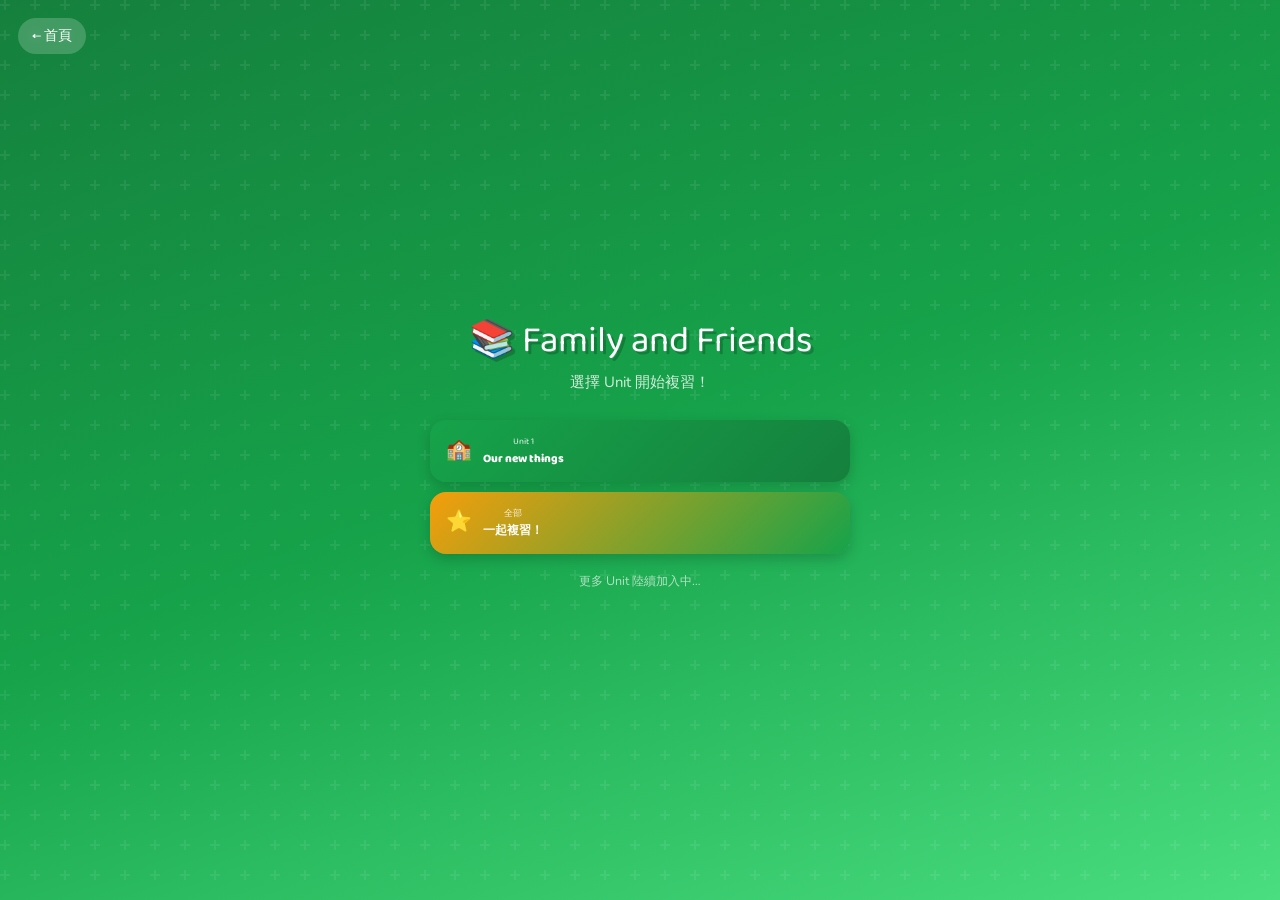
==== ff-review.html @ 17fe1fc0 "add home page and other pages" ====
<!DOCTYPE html>
<html lang="zh-TW">
<head>
<meta charset="UTF-8">
<meta name="viewport" content="width=device-width, initial-scale=1.0">
<title>Family and Friends 複習</title>
<style>
@import url('https://fonts.googleapis.com/css2?family=Nunito:wght@400;700;900&family=Baloo+2:wght@700;800&display=swap');
:root{
  --green:#16a34a;--gl:#f0fdf4;--gd:#14532d;--gm:#dcfce7;
  --dark:#1e293b;--gray:#64748b;--sun:#fbbf24;
  --ok:#22c55e;--err:#ef4444;--teal:#14b8a6;
}
*{margin:0;padding:0;box-sizing:border-box}
body{font-family:'Nunito',sans-serif;min-height:100vh;overflow-x:hidden;background:linear-gradient(180deg,#f0fdf4 0%,#dcfce7 100%)}

/* ── LANDING ── */
#landing{min-height:100vh;background:linear-gradient(160deg,#15803d 0%,#16a34a 50%,#4ade80 100%);
  display:flex;flex-direction:column;align-items:center;justify-content:center;
  padding:24px 16px;position:relative;overflow:hidden}
#landing::before{content:'';position:absolute;inset:0;
  background:url("data:image/svg+xml,%3Csvg width='60' height='60' viewBox='0 0 60 60' xmlns='http://www.w3.org/2000/svg'%3E%3Cg fill='%23ffffff' fill-opacity='0.07'%3E%3Cpath d='M36 34v-4h-2v4h-4v2h4v4h2v-4h4v-2h-4zm0-30V0h-2v4h-4v2h4v4h2V6h4V4h-4zM6 34v-4H4v4H0v2h4v4h2v-4h4v-2H6zM6 4V0H4v4H0v2h4v4h2V6h4V4H6z'/%3E%3C/g%3E%3C/svg%3E")}
.ltitle{font-family:'Baloo 2',cursive;font-size:2.3em;color:white;text-shadow:3px 3px 0 rgba(0,0,0,.2);text-align:center;margin-bottom:2px;position:relative}
.lsub{color:rgba(255,255,255,.82);font-size:.93em;margin-bottom:28px;text-align:center;position:relative}
.home-link{position:absolute;top:18px;left:18px;background:rgba(255,255,255,.2);color:white;border:none;border-radius:20px;padding:7px 14px;font-family:'Baloo 2',cursive;font-size:.85em;cursor:pointer;text-decoration:none;backdrop-filter:blur(4px)}
.home-link:hover{background:rgba(255,255,255,.35)}

/* Unit grid */
.ugrid{display:grid;grid-template-columns:1fr 1fr;gap:10px;width:100%;max-width:420px;position:relative}
.ugrid-full{grid-column:1/-1}
.ubtn{border:none;border-radius:16px;padding:14px 16px;cursor:pointer;font-family:'Baloo 2',cursive;
  display:flex;align-items:center;gap:11px;transition:transform .2s,box-shadow .2s;
  box-shadow:0 5px 14px rgba(0,0,0,.18);color:white}
.ubtn:hover{transform:translateY(-3px) scale(1.02);box-shadow:0 9px 22px rgba(0,0,0,.26)}
.ubtn .icon{font-size:1.55em}
.ubtn .un{font-size:.68em;opacity:.85}
.ubtn .uname{font-size:.88em;font-weight:800}
.u-ff1{background:linear-gradient(135deg,#16a34a,#15803d)}
.u-all{background:linear-gradient(135deg,#f59e0b,#16a34a)}
.landing-note{color:rgba(255,255,255,.65);font-size:.78em;margin-top:18px;text-align:center;position:relative}

/* ── APP ── */
#app{display:none;max-width:820px;margin:0 auto;padding:13px}
.aheader{display:flex;align-items:center;gap:9px;margin-bottom:14px;flex-wrap:wrap}
.backbtn{background:white;border:none;border-radius:50%;width:38px;height:38px;font-size:1.1em;
  cursor:pointer;box-shadow:0 3px 9px rgba(0,0,0,.12);display:flex;align-items:center;justify-content:center;transition:transform .2s}
.backbtn:hover{transform:scale(1.1)}
.atitle{font-family:'Baloo 2',cursive;font-size:1.3em;color:var(--dark)}
.abadge{background:var(--green);color:white;padding:3px 10px;border-radius:11px;font-size:.74em;font-weight:700;font-family:'Baloo 2',cursive}

/* Tabs */
.tabs{display:flex;gap:5px;justify-content:center;margin-bottom:14px;flex-wrap:wrap}
.tab{background:rgba(255,255,255,.7);border:2.5px solid white;border-radius:18px;padding:7px 14px;
  font-family:'Baloo 2',cursive;font-size:.88em;font-weight:700;cursor:pointer;transition:all .22s;color:var(--dark)}
.tab.active{background:white;transform:translateY(-2px);box-shadow:0 4px 11px rgba(0,0,0,.11);color:var(--green);border-color:var(--green)}

/* Card */
.card{background:rgba(255,255,255,.93);border-radius:19px;padding:18px;margin-bottom:14px;box-shadow:0 5px 18px rgba(0,0,0,.09);animation:sup .38s ease}
@keyframes sup{from{transform:translateY(18px);opacity:0}to{transform:translateY(0);opacity:1}}
.card h2{font-family:'Baloo 2',cursive;font-size:1.2em;color:var(--dark);margin-bottom:12px}
.card h3{font-family:'Baloo 2',cursive;font-size:1em;color:var(--gd);margin:14px 0 8px}

/* Pill label */
.pill{font-family:'Baloo 2',cursive;font-size:.9em;padding:4px 12px;border-radius:11px;
  display:inline-block;margin-bottom:8px;font-weight:800;background:var(--gl);color:var(--gd)}
.pill-gold{background:#fef9c3;color:#854d0e}
.pill-blue{background:#eff6ff;color:#1e40af}

/* Grammar table */
.gtable{width:100%;border-collapse:collapse;font-size:.88em;border-radius:12px;overflow:hidden;margin-bottom:10px}
.gtable thead tr{background:var(--green);color:white}
.gtable th{padding:8px 10px;font-family:'Baloo 2',cursive;text-align:left}
.gtable tbody tr:nth-child(odd){background:var(--gl)}
.gtable tbody tr:nth-child(even){background:white}
.gtable td{padding:7px 10px;color:var(--dark)}
.gtable .en{font-weight:700;color:var(--gd)}
.gtable .zh{color:var(--gray);font-size:.88em}
.gtable .note{font-size:.8em;color:#94a3b8}

/* Dialogue box */
.dialogue{display:flex;flex-direction:column;gap:8px;margin:8px 0}
.dbubble{display:flex;align-items:flex-start;gap:9px}
.dbubble.right{flex-direction:row-reverse}
.davatar{width:32px;height:32px;border-radius:50%;flex-shrink:0;display:flex;align-items:center;justify-content:center;font-size:1.3em}
.dtext{background:#f1f5f9;border-radius:14px;padding:9px 13px;font-size:.92em;color:var(--dark);max-width:85%;line-height:1.5}
.dbubble.right .dtext{background:var(--gl);color:var(--gd)}
.dtext b{color:var(--green)}
.dname{font-size:.72em;color:#94a3b8;margin-bottom:2px}

/* Key points list */
.kp-list{list-style:none;display:flex;flex-direction:column;gap:7px}
.kp-list li{display:flex;align-items:flex-start;gap:9px;padding:9px 12px;
  border-radius:11px;background:var(--gl);border-left:4px solid var(--green);font-size:.92em}
.kp-list li .en{font-weight:700;color:var(--dark)}
.kp-list li .zh{font-size:.85em;color:var(--gray);margin-top:2px}
.kp-list .num{background:var(--green);color:white;font-family:'Baloo 2',cursive;
  font-weight:800;font-size:.9em;min-width:24px;height:24px;border-radius:50%;
  display:flex;align-items:center;justify-content:center;flex-shrink:0}

/* ── GAMES ── */
.gsel-grid{display:flex;flex-direction:column;gap:9px}
.gsbtn{border:none;border-radius:13px;padding:13px 15px;font-family:'Baloo 2',cursive;
  font-size:.95em;font-weight:700;cursor:pointer;text-align:left;color:white;
  transition:transform .2s,box-shadow .2s;box-shadow:0 4px 10px rgba(0,0,0,.13)}
.gsbtn:hover{transform:translateY(-2px);box-shadow:0 7px 14px rgba(0,0,0,.2)}
.gsb1{background:linear-gradient(135deg,#16a34a,#0d9488)}
.gsb2{background:linear-gradient(135deg,#f59e0b,#ef4444)}
.gsb3{background:linear-gradient(135deg,#8b5cf6,#ec4899)}
.gamesec{display:none}.gamesec.active{display:block}

/* --- GAME 1: FILL IN THE BLANK --- */
.sentence-group{margin-bottom:18px}
.sentence-group .sg-title{font-family:'Baloo 2',cursive;font-size:.88em;color:var(--gray);
  margin-bottom:7px;padding:3px 10px;background:#f8fafc;border-radius:8px;display:inline-block}
.fill-sentence{background:#f8f9ff;border:2px solid #e0e8ff;border-radius:12px;
  padding:13px 15px;margin-bottom:8px;font-size:1em;line-height:2.4;color:var(--dark)}
.hint-tag{display:inline-block;background:#fef3c7;color:#92400e;border-radius:10px;
  padding:2px 9px;font-size:.78em;font-weight:700;margin-right:6px;
  font-family:'Baloo 2',cursive;border:1.5px solid #fde68a;vertical-align:middle}
.hint-tag.near{background:#dbeafe;color:#1e40af;border-color:#93c5fd}
.hint-tag.far{background:#fce7f3;color:#9f1239;border-color:#fbcfe8}
.blank{display:inline-block;min-width:80px;border-bottom:3px solid var(--sun);
  text-align:center;padding:0 6px;border-radius:4px 4px 0 0;cursor:pointer;
  font-family:'Baloo 2',cursive;font-weight:700;font-size:.95em;
  background:rgba(251,191,36,.08);transition:all .2s;vertical-align:middle}
.blank.active{background:#fef9c3;border-color:var(--green);box-shadow:0 2px 8px rgba(22,163,74,.2)}
.blank.correct{background:#dcfce7;border-color:var(--ok);color:var(--gd)}
.blank.wrong{background:#fee2e2;border-color:var(--err);color:#991b1b}
.word-bank{display:flex;flex-wrap:wrap;gap:7px;padding:12px;background:#f8fafc;
  border-radius:12px;border:2px dashed #d1fae5;margin-top:10px}
.wb-chip{background:var(--green);color:white;border:none;border-radius:20px;
  padding:6px 16px;font-family:'Baloo 2',cursive;font-weight:700;font-size:.9em;
  cursor:pointer;transition:all .18s;box-shadow:0 2px 6px rgba(22,163,74,.3)}
.wb-chip:hover{background:var(--gd);transform:scale(1.05)}
.wb-chip.used{opacity:.32;pointer-events:none;background:#94a3b8}
.wb-label{font-size:.8em;color:var(--gray);font-weight:700;width:100%;margin-bottom:2px}

/* --- GAME 2: ERROR CORRECTION --- */
.error-sentence{background:#fff;border:2px solid #fde68a;border-radius:12px;padding:14px 16px;margin-bottom:10px}
.error-sentence .es-top{font-size:.88em;color:var(--gray);margin-bottom:8px;font-weight:700}
.error-sentence .es-sentence{font-size:1.05em;color:var(--dark);font-weight:600;line-height:1.8;margin-bottom:10px;letter-spacing:.02em}
.error-sentence .es-sentence .err-word{
  display:inline-block;border-bottom:3px dotted #f59e0b;color:#92400e;cursor:pointer;
  border-radius:4px;padding:0 2px;transition:background .2s;position:relative}
.error-sentence .es-sentence .err-word:hover{background:#fef9c3}
.err-inputs{display:flex;flex-wrap:wrap;gap:8px;margin-top:6px}
.err-field{display:flex;align-items:center;gap:6px}
.err-field label{font-size:.8em;color:var(--gray);font-weight:700;white-space:nowrap}
.err-input{border:2px solid #e2e8f0;border-radius:8px;padding:5px 10px;
  font-family:'Baloo 2',cursive;font-size:.9em;font-weight:700;
  color:var(--dark);width:130px;outline:none;transition:border .2s}
.err-input:focus{border-color:var(--green)}
.err-input.correct{background:#dcfce7;border-color:var(--ok);color:var(--gd)}
.err-input.wrong{background:#fee2e2;border-color:var(--err);color:#991b1b}
.err-answer-reveal{font-size:.83em;color:var(--ok);font-weight:700;margin-top:6px;display:none}

/* --- GAME 3: QUIZ --- */
.quiz-item{background:#fafafa;border-radius:13px;padding:13px;margin-bottom:10px;border-left:5px solid var(--green)}
.qi-q{font-weight:700;font-size:.95em;color:var(--dark);margin-bottom:8px}
.qi-opts{display:flex;flex-direction:column;gap:6px}
.qi-opt{padding:8px 13px;border-radius:10px;border:2px solid #e2e8f0;background:white;
  cursor:pointer;font-weight:700;transition:all .18s;text-align:left;
  font-family:'Nunito',sans-serif;font-size:.88em}
.qi-opt:hover{border-color:var(--green);background:var(--gl)}
.qi-opt.cor{background:#dcfce7;border-color:var(--ok)}
.qi-opt.wrg{background:#fee2e2;border-color:var(--err)}

/* Shared */
.btn{display:inline-block;padding:9px 18px;border-radius:17px;font-family:'Baloo 2',cursive;
  font-weight:700;font-size:.9em;cursor:pointer;border:none;transition:all .22s;margin:3px}
.bg{background:var(--green);color:white}.bg:hover{transform:translateY(-2px)}
.bp{background:#8b5cf6;color:white}.bp:hover{transform:translateY(-2px)}
.br{background:#e2e8f0;color:var(--dark)}.br:hover{background:#cbd5e1}
.bt{background:var(--teal);color:white}.bt:hover{transform:translateY(-2px)}
.sboard{text-align:center;padding:12px;border-radius:12px;margin-top:11px;
  background:linear-gradient(135deg,#f0fdf4,#dcfce7);font-family:'Baloo 2',cursive}
.snum{font-size:1.7em;font-weight:800;color:var(--green)}.stars{font-size:1.5em}

/* Popup */
.pov{display:none;position:fixed;inset:0;background:rgba(0,0,0,.44);z-index:999;align-items:center;justify-content:center}
.pov.show{display:flex}
.pop{background:white;border-radius:20px;padding:26px;text-align:center;max-width:275px;width:90%;
  animation:pin .3s ease;box-shadow:0 12px 34px rgba(0,0,0,.2)}
@keyframes pin{from{transform:scale(.5);opacity:0}70%{transform:scale(1.07)}to{transform:scale(1);opacity:1}}
.pop .be{font-size:3.3em;margin-bottom:8px}
.pop h3{font-family:'Baloo 2',cursive;font-size:1.38em;color:var(--dark)}
.pop p{color:#888;margin-top:4px;font-size:.9em}

.sec{display:none}.sec.active{display:block}
@media(max-width:500px){.ltitle{font-size:1.85em}.ugrid{grid-template-columns:1fr}}
</style>
</head>
<body>

<!-- LANDING -->
<div id="landing">
  <a class="home-link" href="index.html">← 首頁</a>
  <div class="ltitle">📚 Family and Friends</div>
  <div class="lsub">選擇 Unit 開始複習！</div>
  <div class="ugrid">
    <button class="ubtn u-ff1 ugrid-full" onclick="enter('ff1')">
      <span class="icon">🏫</span>
      <div><div class="un">Unit 1</div><div class="uname">Our new things</div></div>
    </button>
    <!-- 加入更多 unit 按鈕時在這裡新增 -->
    <button class="ubtn u-all ugrid-full" onclick="enterAll()">
      <span class="icon">⭐</span>
      <div><div class="un">全部</div><div class="uname">一起複習！</div></div>
    </button>
  </div>
  <p class="landing-note">更多 Unit 陸續加入中…</p>
</div>

<!-- APP -->
<div id="app">
  <div class="aheader">
    <button class="backbtn" onclick="goBack()">←</button>
    <div class="atitle" id="atitle">複習</div>
    <span class="abadge" id="abadge"></span>
  </div>
  <div class="tabs">
    <button class="tab active" onclick="stab('review',this)">📖 重點複習</button>
    <button class="tab" onclick="stab('games',this)">🎮 練習遊戲</button>
  </div>

  <!-- REVIEW TAB -->
  <div id="sec-review" class="sec active">

    <!-- Unit 1 -->
    <div id="rv-ff1" style="display:none">

      <!-- Grammar Point -->
      <div class="card">
        <h2>📐 文法重點：This / That / These / Those</h2>
        <div class="pill">近 vs 遠 · 單數 vs 複數</div>
        <table class="gtable">
          <thead><tr><th></th><th>單數（1個）</th><th>複數（2個以上）</th></tr></thead>
          <tbody>
            <tr>
              <td><b>近的（here）</b></td>
              <td><span class="en">This is</span> a computer.<br><span class="zh">這是一台電腦。</span></td>
              <td><span class="en">These are</span> tables.<br><span class="zh">這些是桌子。</span></td>
            </tr>
            <tr>
              <td><b>遠的（there）</b></td>
              <td><span class="en">That is</span> a board.<br><span class="zh">那是一個黑板。</span></td>
              <td><span class="en">Those are</span> coat hooks.<br><span class="zh">那些是衣鉤。</span></td>
            </tr>
          </tbody>
        </table>
        <div class="pill pill-gold" style="margin-top:6px">❗ 記住</div>
        <ul class="kp-list" style="margin-top:6px">
          <li><span class="num">1</span><div><div class="en">This / That + <b>is</b>（單數）</div><div class="zh">This is my book. / That is a pen.</div></div></li>
          <li><span class="num">2</span><div><div class="en">These / Those + <b>are</b>（複數）</div><div class="zh">These are chairs. / Those are bags.</div></div></li>
        </ul>
      </div>

      <!-- Story dialogue -->
      <div class="card">
        <h2>🎭 故事對話：Our new things</h2>
        <div class="pill">6 個場景</div>
        <div class="dialogue">
          <div class="dbubble">
            <div class="davatar">👩‍🏫</div>
            <div><div class="dname">Teacher</div>
            <div class="dtext">Look! <b>These are</b> your new tables and chairs.</div></div>
          </div>
          <div class="dbubble">
            <div class="davatar">👩‍🏫</div>
            <div><div class="dname">Teacher</div>
            <div class="dtext"><b>Those are</b> your new coat hooks.</div></div>
          </div>
          <div class="dbubble right">
            <div class="davatar">🧒</div>
            <div><div class="dname">Student</div>
            <div class="dtext">Animals! 🐾</div></div>
          </div>
          <div class="dbubble">
            <div class="davatar">👩‍🏫</div>
            <div><div class="dname">Teacher</div>
            <div class="dtext"><b>That is</b> our new board. And <b>this is</b> the new computer. Look!</div></div>
          </div>
          <div class="dbubble right">
            <div class="davatar">🧒</div>
            <div><div class="dname">Students</div>
            <div class="dtext">Wow! 😲</div></div>
          </div>
          <div class="dbubble">
            <div class="davatar">👩‍🏫</div>
            <div><div class="dname">Teacher</div>
            <div class="dtext">Do you like our new things?</div></div>
          </div>
          <div class="dbubble right">
            <div class="davatar">🧒</div>
            <div><div class="dname">Students</div>
            <div class="dtext"><b>Yes, we do!</b> 🙋</div></div>
          </div>
          <div class="dbubble">
            <div class="davatar">👩‍🏫</div>
            <div><div class="dname">Teacher</div>
            <div class="dtext">And is <b>this</b> a new teddy bear, Rosy?</div></div>
          </div>
          <div class="dbubble right">
            <div class="davatar">👧</div>
            <div><div class="dname">Rosy</div>
            <div class="dtext">No… <b>This is</b> my new pencil case. Look, new pencils and pens! ✏️</div></div>
          </div>
        </div>
      </div>

      <!-- Fluency Time -->
      <div class="card">
        <h2>💬 Fluency Time：Finding things</h2>
        <div class="pill pill-blue">找東西的對話</div>
        <div class="dialogue" style="margin-top:10px">
          <div class="dbubble right">
            <div class="davatar">👧</div>
            <div><div class="dname">Kate</div>
            <div class="dtext">Dad, <b>I can't find</b> my pencil case.</div></div>
          </div>
          <div class="dbubble">
            <div class="davatar">👨</div>
            <div><div class="dname">Dad</div>
            <div class="dtext">Look <b>under</b> your pillow.</div></div>
          </div>
          <div class="dbubble right">
            <div class="davatar">👧</div>
            <div><div class="dname">Kate</div>
            <div class="dtext"><b>It isn't there.</b></div></div>
          </div>
          <div class="dbubble">
            <div class="davatar">👨</div>
            <div><div class="dname">Dad</div>
            <div class="dtext"><b>Here it is.</b> It's <b>under</b> your bed.</div></div>
          </div>
          <div class="dbubble right">
            <div class="davatar">👧</div>
            <div><div class="dname">Kate</div>
            <div class="dtext">Thanks, Dad! 😊</div></div>
          </div>
        </div>
        <div class="pill" style="margin-top:10px">🔑 重要句型</div>
        <ul class="kp-list" style="margin-top:6px">
          <li><span class="num">A</span><div><div class="en">I can't find my ____.</div><div class="zh">我找不到我的___。</div></div></li>
          <li><span class="num">B</span><div><div class="en">Look under / in / on your ____.</div><div class="zh">看看你的___下面/裡面/上面。</div></div></li>
          <li><span class="num">C</span><div><div class="en">It isn't there. / Here it is.</div><div class="zh">那裡沒有。/ 在這裡！</div></div></li>
        </ul>
      </div>
    </div>
    <!-- 新 Unit 的 review card 在這裡加入 -->

  </div>

  <!-- GAMES TAB -->
  <div id="sec-games" class="sec">

    <!-- Game selector -->
    <div id="gsel" class="card">
      <h2>🎮 選擇練習！</h2>
      <div class="gsel-grid">
        <button class="gsbtn gsb1" onclick="sg('fill')">✏️ 填空練習 — 選出正確的單字填入句子！</button>
        <button class="gsbtn gsb2" onclick="sg('error')">🔍 改錯練習 — 找出句子裡的錯誤！</button>
        <button class="gsbtn gsb3" onclick="sg('quiz')">❓ 問答測驗 — 選出正確答案！</button>
      </div>
    </div>

    <!-- FILL GAME -->
    <div id="gm-fill" class="gamesec">
      <div class="card">
        <h2>✏️ 填空練習</h2>
        <p style="color:var(--gray);font-size:.85em;margin-bottom:12px">先點藍色空格選取，再點下面的單字填入！</p>
        <div id="fill-area"></div>
        <div class="sboard" id="fill-score" style="display:none">
          <div class="stars">🎉🎉🎉</div>
          <div style="font-weight:700;color:var(--green);font-size:1.05em">全部填對了！太棒了！</div>
        </div>
        <div style="text-align:center;margin-top:12px">
          <button class="btn bg" onclick="resetFill()">🔄 再試一次</button>
          <button class="btn br" onclick="sgs()">← 選遊戲</button>
        </div>
      </div>
    </div>

    <!-- ERROR GAME -->
    <div id="gm-error" class="gamesec">
      <div class="card">
        <h2>🔍 改錯練習</h2>
        <p style="color:var(--gray);font-size:.85em;margin-bottom:6px">每個句子裡有 <b>2–3 個錯誤</b>。</p>
        <p style="color:var(--gray);font-size:.85em;margin-bottom:14px">找出錯的地方（<span style="border-bottom:3px dotted #f59e0b;color:#92400e;padding:0 3px">底線</span>）並寫出正確答案！</p>
        <div id="error-area"></div>
        <div style="text-align:center;margin-top:12px">
          <button class="btn bt" onclick="checkErrors()">✅ 檢查答案</button>
          <button class="btn bg" onclick="resetErrors()">🔄 再試一次</button>
          <button class="btn br" onclick="sgs()">← 選遊戲</button>
        </div>
        <div class="sboard" id="error-score" style="display:none;margin-top:10px">
          <div class="stars" id="error-stars"></div>
          <div class="snum" id="error-snum"></div>
          <div id="error-msg"></div>
        </div>
      </div>
    </div>

    <!-- QUIZ GAME -->
    <div id="gm-quiz" class="gamesec">
      <div class="card">
        <h2>❓ 問答測驗</h2>
        <p style="color:var(--gray);font-size:.85em;margin-bottom:12px">選出正確答案！</p>
        <div id="quiz-area"></div>
        <div style="text-align:center;margin-top:12px">
          <button class="btn bt" onclick="checkQuiz()">✅ 檢查答案</button>
          <button class="btn bg" onclick="resetQuiz()">🔄 再玩</button>
          <button class="btn br" onclick="sgs()">← 選遊戲</button>
        </div>
        <div class="sboard" id="quiz-score" style="display:none">
          <div class="stars" id="quiz-stars"></div>
          <div class="snum" id="quiz-snum"></div>
          <div id="quiz-msg"></div>
        </div>
      </div>
    </div>

  </div>
</div>

<div class="pov" id="pop">
  <div class="pop">
    <div class="be" id="pe">🎉</div>
    <h3 id="pt"></h3><p id="pm"></p>
    <button class="btn bg" onclick="cpop()" style="margin-top:11px">太棒了！😊</button>
  </div>
</div>

<script>
// ══════════════════════════════════
// DATA — Unit ff1
// ══════════════════════════════════

// Fill-in-the-blank data
// Each group has a title + sentences with blanks
const FILL_DATA = {
  ff1: [
    {
      title: 'This / That / These / Those',
      sentences: [
        { hint: '👉 在這裡 · 1個',  hintType:'near', before: '', after: ' is my new pencil case. ✏️',           ans: 'This'  },
        { hint: '👈 在那裡 · 1個',  hintType:'far',  before: '', after: ' is our new board. 📋',                 ans: 'That'  },
        { hint: '👉 在這裡 · 多個',  hintType:'near', before: '', after: ' are your new tables. 🪑🪑',           ans: 'These' },
        { hint: '👈 在那裡 · 多個',  hintType:'far',  before: '', after: ' are your new coat hooks. 🧥🧥',       ans: 'Those' },
        { hint: '👉 在這裡 · 1個',  hintType:'near', before: '', after: ' is the new computer. Look! 💻',       ans: 'This'  },
        { hint: '🎒 名詞（東西）',                    before: 'Do you like our new ', after: '?',               ans: 'things'},
      ],
      wordBank: ['This','That','These','Those','things']
    },
    {
      title: 'Finding things (Fluency Time)',
      sentences: [
        { hint: '🔍 動詞（找）',     before: "I can't ",      after: ' my pencil case.',                ans: 'find'  },
        { hint: '📍 介系詞（在…下面）', before: 'Look ',         after: ' your pillow.',                   ans: 'under' },
        { hint: '❌ 否定（不是）',    before: 'It ',           after: ' there.',                          ans: "isn't" },
        { hint: '👉 代名詞',         before: 'Here ',         after: ' is. It\'s under your bed.',      ans: 'it' },
      ],
      wordBank: ['find','under','isn\'t','it']
    }
  ]
};

// Error correction data
// errors: array of {word, correct, reason}
const ERROR_DATA = {
  ff1: [
    {
      sentence: 'this is my new pencil case.',
      errors: [
        { word: 'this', correct: 'This', reason: '句首大寫' }
      ]
    },
    {
      sentence: 'Those is your new coat hooks.',
      errors: [
        { word: 'is', correct: 'are', reason: 'Those 後面用 are（複數）' }
      ]
    },
    {
      sentence: 'these are new Table.',
      errors: [
        { word: 'these', correct: 'These', reason: '句首大寫' },
        { word: 'Table', correct: 'tables', reason: '普通名詞不大寫；複數加 s' }
      ]
    },
    {
      sentence: 'That are our new board.',
      errors: [
        { word: 'are', correct: 'is', reason: 'That 後面用 is（單數）' }
      ]
    },
    {
      sentence: 'I cant find my pencil case',
      errors: [
        { word: 'cant', correct: "can't", reason: '縮寫需要有省略符號' },
        { word: 'case', correct: 'case.', reason: '句尾需要句號' }
      ]
    },
    {
      sentence: 'look under you pillow.',
      errors: [
        { word: 'look', correct: 'Look', reason: '句首大寫' },
        { word: 'you', correct: 'your', reason: '應該用 your（你的）' }
      ]
    }
  ]
};

// Quiz data
const QUIZ_DATA = {
  ff1: [
    { q: '__ is my new pencil case. (near, 1 thing)',
      opts: ['This','That','These','Those'], c: 0 },
    { q: '__ are your new tables. (near, many things)',
      opts: ['This','That','These','Those'], c: 2 },
    { q: '__ is our new board. (far, 1 thing)',
      opts: ['This','That','These','Those'], c: 1 },
    { q: '__ are your new coat hooks. (far, many things)',
      opts: ['This','That','These','Those'], c: 3 },
    { q: 'Do you like our new things? — __, we do.',
      opts: ['No','Yes','Not','That'], c: 1 },
    { q: "I can't __ my pencil case.",
      opts: ['look','find','see','take'], c: 1 },
    { q: "It isn't there. = It is __ there.",
      opts: ['not','no','isn','don\'t'], c: 0 },
    { q: 'Which sentence is correct?',
      opts: [
        'Those is my bags.',
        'This are new tables.',
        'These are new chairs.',
        'That are a computer.'
      ], c: 2 }
  ]
};

// ══════════════════════════════════
// STATE
// ══════════════════════════════════
let currentUnit = 'ff1';
let fillActive  = null;  // {groupIdx, sentIdx}
let fillAnswers = {};    // key: 'g-s', value: word chosen
let quizSel     = {};

// ══════════════════════════════════
// NAVIGATION
// ══════════════════════════════════
function enter(key) {
  currentUnit = key;
  document.getElementById('landing').style.display = 'none';
  document.getElementById('app').style.display = 'block';
  const titles = { ff1: 'Unit 1 · Our new things' };
  document.getElementById('atitle').textContent = titles[key] || key;
  document.getElementById('abadge').textContent = '📚 ' + (key === 'ff1' ? 'Unit 1' : key.toUpperCase());
  document.querySelectorAll('[id^="rv-"]').forEach(el => el.style.display = 'none');
  const rv = document.getElementById('rv-' + key);
  if (rv) rv.style.display = 'block';
  stab('review', document.querySelectorAll('.tab')[0]);
}
function enterAll() {
  enter('ff1'); // currently only ff1 — extend when more units added
}
function goBack() {
  document.getElementById('app').style.display = 'none';
  document.getElementById('landing').style.display = 'flex';
}
function stab(id, el) {
  document.querySelectorAll('.sec').forEach(s => s.classList.remove('active'));
  document.querySelectorAll('.tab').forEach(t => t.classList.remove('active'));
  document.getElementById('sec-' + id).classList.add('active');
  if (el) el.classList.add('active');
  if (id === 'games') sgs();
}
function sgs() {
  document.getElementById('gsel').style.display = 'block';
  document.querySelectorAll('.gamesec').forEach(g => g.classList.remove('active'));
}
function sg(g) {
  document.getElementById('gsel').style.display = 'none';
  document.querySelectorAll('.gamesec').forEach(s => s.classList.remove('active'));
  document.getElementById('gm-' + g).classList.add('active');
  if (g === 'fill')  initFill();
  if (g === 'error') initError();
  if (g === 'quiz')  initQuiz();
}
function spop(e, t, m) { document.getElementById('pe').textContent=e; document.getElementById('pt').textContent=t; document.getElementById('pm').textContent=m; document.getElementById('pop').classList.add('show'); }
function cpop() { document.getElementById('pop').classList.remove('show'); }

// ══════════════════════════════════
// GAME 1: FILL IN THE BLANK
// ══════════════════════════════════
function initFill() {
  fillActive  = null;
  fillAnswers = {};
  document.getElementById('fill-score').style.display = 'none';

  const groups = FILL_DATA[currentUnit] || [];
  const area   = document.getElementById('fill-area');
  area.innerHTML = '';

  groups.forEach((group, gi) => {
    const grpDiv = document.createElement('div');
    grpDiv.className = 'sentence-group';

    // Title + word bank
    const titleEl = document.createElement('div');
    titleEl.className = 'sg-title';
    titleEl.textContent = group.title;
    grpDiv.appendChild(titleEl);

    // Sentences
    group.sentences.forEach((s, si) => {
      const key = gi + '-' + si;
      const div = document.createElement('div');
      div.className = 'fill-sentence';
      const hintHTML = s.hint
        ? `<span class="hint-tag ${s.hintType||''}">${s.hint}</span>`
        : '';
      div.innerHTML = hintHTML + s.before +
        `<span class="blank" id="bk-${key}" onclick="activateBlank('${key}',${gi},${si})">&nbsp;&nbsp;&nbsp;&nbsp;&nbsp;&nbsp;</span>` +
        s.after;
      grpDiv.appendChild(div);
    });

    // Word bank
    const bankDiv = document.createElement('div');
    bankDiv.className = 'word-bank';
    bankDiv.innerHTML = '<span class="wb-label">單字庫：</span>';
    const usedWords = new Set();
    group.wordBank.forEach(w => {
      if (!usedWords.has(w)) {
        usedWords.add(w);
        const btn = document.createElement('button');
        btn.className = 'wb-chip';
        btn.id = 'wc-' + gi + '-' + encodeURIComponent(w);
        btn.textContent = w;
        btn.onclick = () => pickWord(gi, w);
        bankDiv.appendChild(btn);
      }
    });
    grpDiv.appendChild(bankDiv);
    area.appendChild(grpDiv);
  });
}

function activateBlank(key, gi, si) {
  // Clear all active
  document.querySelectorAll('.blank').forEach(b => {
    b.classList.remove('active');
  });
  fillActive = { key, gi, si };
  const bk = document.getElementById('bk-' + key);
  if (bk) bk.classList.add('active');
}

function pickWord(gi, word) {
  if (!fillActive || fillActive.gi !== gi) {
    // Auto-select first empty blank in this group
    const groups = FILL_DATA[currentUnit];
    const group  = groups[gi];
    for (let si = 0; si < group.sentences.length; si++) {
      const k = gi + '-' + si;
      if (!fillAnswers[k]) {
        fillActive = { key: k, gi, si };
        break;
      }
    }
    if (!fillActive || fillActive.gi !== gi) return;
  }

  const { key, gi: g, si: s } = fillActive;
  const groups   = FILL_DATA[currentUnit];
  const sentence = groups[g].sentences[s];
  const bk       = document.getElementById('bk-' + key);

  // Words can be reused across blanks (e.g. "This" used in 2 sentences)
  fillAnswers[key] = word;

  bk.textContent = word;
  bk.classList.remove('active', 'correct', 'wrong');
  if (word === sentence.ans) {
    bk.classList.add('correct');
  } else {
    bk.classList.add('wrong');
  }
  fillActive = null;

  // Check all done
  const total   = FILL_DATA[currentUnit].reduce((n, g) => n + g.sentences.length, 0);
  let allCorrect = true;
  let filled = 0;
  FILL_DATA[currentUnit].forEach((group, gi) => {
    group.sentences.forEach((s, si) => {
      const k = gi + '-' + si;
      if (fillAnswers[k]) filled++;
      if (fillAnswers[k] !== s.ans) allCorrect = false;
    });
  });
  if (filled === total && allCorrect) {
    document.getElementById('fill-score').style.display = 'block';
    spop('🎉', '全部填對了！', '每個空格都答對了！超厲害！');
  }
}

function resetFill() { initFill(); }

// ══════════════════════════════════
// GAME 2: ERROR CORRECTION
// ══════════════════════════════════
function initError() {
  document.getElementById('error-score').style.display = 'none';
  const data = ERROR_DATA[currentUnit] || [];
  const area = document.getElementById('error-area');
  area.innerHTML = '';

  data.forEach((item, idx) => {
    const div = document.createElement('div');
    div.className = 'error-sentence';

    // Display sentence with underlined error words
    let displaySentence = item.sentence;
    item.errors.forEach(err => {
      const re = new RegExp('\\b' + escapeRE(err.word) + '\\b');
      displaySentence = displaySentence.replace(re,
        `<span class="err-word" title="這裡有錯誤！">${err.word}</span>`);
    });

    div.innerHTML = `
      <div class="es-top">句子 ${idx + 1}（共 ${item.errors.length} 個錯誤）</div>
      <div class="es-sentence">${displaySentence}</div>
      <div class="err-inputs">
        ${item.errors.map((err, ei) => `
          <div class="err-field">
            <label>❌ "${err.word}" →</label>
            <input class="err-input" id="ei-${idx}-${ei}"
              type="text" placeholder="正確答案" autocomplete="off"
              spellcheck="false">
          </div>
        `).join('')}
      </div>
      <div class="err-answer-reveal" id="ear-${idx}"></div>
    `;
    area.appendChild(div);
  });
}

function escapeRE(str) {
  return str.replace(/[.*+?^${}()|[\]\\]/g, '\\$&');
}

function checkErrors() {
  const data  = ERROR_DATA[currentUnit] || [];
  let correct = 0, total = 0;

  data.forEach((item, idx) => {
    item.errors.forEach((err, ei) => {
      total++;
      const input = document.getElementById('ei-' + idx + '-' + ei);
      const val   = input.value.trim();
      input.classList.remove('correct', 'wrong');
      if (val === err.correct) {
        input.classList.add('correct');
        correct++;
      } else {
        input.classList.add('wrong');
      }
      // Show answer if wrong
      const reveal = document.getElementById('ear-' + idx);
      if (reveal) {
        reveal.style.display = 'block';
        reveal.innerHTML = item.errors.map(e =>
          `<span style="margin-right:10px">✅ "${e.word}" → <b>${e.correct}</b> <span style="color:var(--gray);font-size:.82em">(${e.reason})</span></span>`
        ).join('');
      }
    });
  });

  const pct = correct / total;
  document.getElementById('error-score').style.display = 'block';
  document.getElementById('error-stars').textContent = pct >= 1 ? '⭐⭐⭐' : pct >= .6 ? '⭐⭐' : '⭐';
  document.getElementById('error-snum').textContent  = correct + ' / ' + total + ' 答對';
  const msgs = ['再仔細看看！📖','不錯喔，繼續加油！💪','答得很好！🎯','全對！太厲害了！🏆'];
  document.getElementById('error-msg').textContent   = msgs[pct >= 1 ? 3 : pct >= .75 ? 2 : pct >= .5 ? 1 : 0];
  if (pct >= .8) spop('🏆', correct + '/' + total + ' 正確！', pct === 1 ? '改錯全對！真的太厲害了！' : '答得很好！繼續加油！');
}

function resetErrors() { initError(); }

// ══════════════════════════════════
// GAME 3: QUIZ
// ══════════════════════════════════
function initQuiz() {
  quizSel = {};
  document.getElementById('quiz-score').style.display = 'none';
  const data = QUIZ_DATA[currentUnit] || [];
  document.getElementById('quiz-area').innerHTML = data.map((q, qi) => `
    <div class="quiz-item">
      <div class="qi-q">Q${qi + 1}: ${q.q}</div>
      <div class="qi-opts">
        ${q.opts.map((opt, oi) =>
          `<button class="qi-opt" id="qo-${qi}-${oi}" onclick="selQ(${qi},${oi})">${opt}</button>`
        ).join('')}
      </div>
    </div>
  `).join('');
}

function selQ(qi, oi) {
  const data = QUIZ_DATA[currentUnit];
  data[qi].opts.forEach((_, i) => {
    const el = document.getElementById('qo-' + qi + '-' + i);
    el.classList.remove('cor', 'wrg');
    el.style.background = '';
    el.style.borderColor = '#e2e8f0';
  });
  quizSel[qi] = oi;
  const el = document.getElementById('qo-' + qi + '-' + oi);
  el.style.background = '#f0fdf4';
  el.style.borderColor = 'var(--green)';
}

function checkQuiz() {
  const data  = QUIZ_DATA[currentUnit] || [];
  let correct = 0;
  data.forEach((q, qi) => {
    const sel = quizSel[qi];
    q.opts.forEach((_, oi) => {
      const el = document.getElementById('qo-' + qi + '-' + oi);
      el.style.background = '';
      el.style.borderColor = '#e2e8f0';
      el.classList.remove('cor', 'wrg');
    });
    if (sel !== undefined) {
      if (sel === q.c) { document.getElementById('qo-' + qi + '-' + sel).classList.add('cor'); correct++; }
      else { document.getElementById('qo-' + qi + '-' + sel).classList.add('wrg'); document.getElementById('qo-' + qi + '-' + q.c).classList.add('cor'); }
    } else {
      document.getElementById('qo-' + qi + '-' + q.c).classList.add('cor');
    }
  });
  const tot = data.length, pct = correct / tot;
  document.getElementById('quiz-score').style.display = 'block';
  document.getElementById('quiz-stars').textContent = pct >= 1 ? '⭐⭐⭐' : pct >= .6 ? '⭐⭐' : '⭐';
  document.getElementById('quiz-snum').textContent  = correct + ' / ' + tot;
  const msgs = ['再多練習幾次！📖','不錯！繼續加油！💪','答得很好！🎯','全對！太厲害了！🏆'];
  document.getElementById('quiz-msg').textContent   = msgs[pct >= 1 ? 3 : pct >= .75 ? 2 : pct >= .5 ? 1 : 0];
  if (pct >= .75) spop('⭐', correct + '/' + tot + ' 分！', pct === 1 ? '全部答對！超厲害！' : '答得很好！繼續加油！');
}

function resetQuiz() { initQuiz(); }
</script>
</body>
</html>
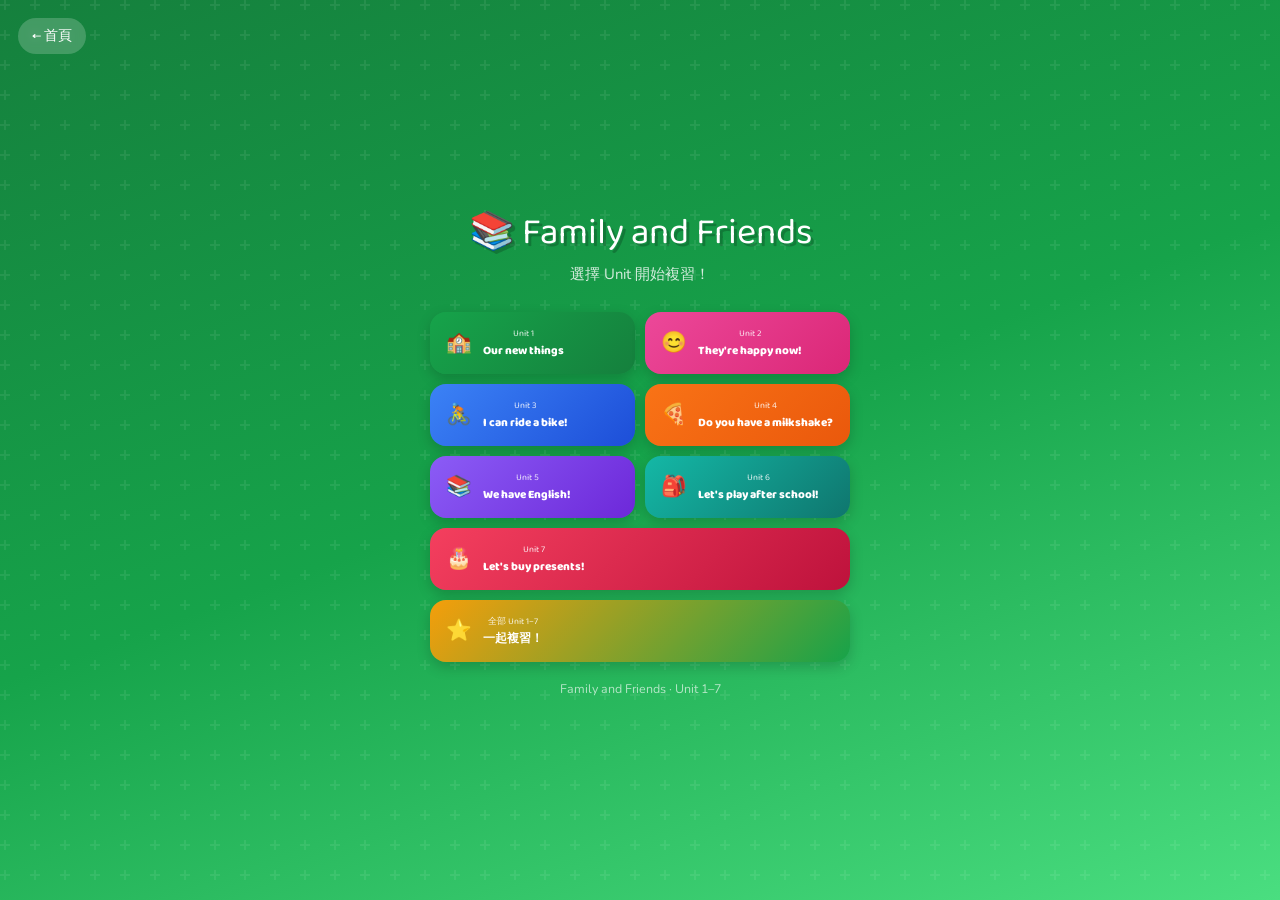
==== commit 15daf47d: "add ff unit2~7 and phonics/vocabularies" ====
--- a/ff-review.html
+++ b/ff-review.html
@@ -36,6 +36,12 @@
 .ubtn .un{font-size:.68em;opacity:.85}
 .ubtn .uname{font-size:.88em;font-weight:800}
 .u-ff1{background:linear-gradient(135deg,#16a34a,#15803d)}
+.u-ff2{background:linear-gradient(135deg,#ec4899,#db2777)}
+.u-ff3{background:linear-gradient(135deg,#3b82f6,#1d4ed8)}
+.u-ff4{background:linear-gradient(135deg,#f97316,#ea580c)}
+.u-ff5{background:linear-gradient(135deg,#8b5cf6,#6d28d9)}
+.u-ff6{background:linear-gradient(135deg,#14b8a6,#0f766e)}
+.u-ff7{background:linear-gradient(135deg,#f43f5e,#be123c)}
 .u-all{background:linear-gradient(135deg,#f59e0b,#16a34a)}
 .landing-note{color:rgba(255,255,255,.65);font-size:.78em;margin-top:18px;text-align:center;position:relative}
 
@@ -198,17 +204,40 @@
   <div class="ltitle">📚 Family and Friends</div>
   <div class="lsub">選擇 Unit 開始複習！</div>
   <div class="ugrid">
-    <button class="ubtn u-ff1 ugrid-full" onclick="enter('ff1')">
+    <button class="ubtn u-ff1" onclick="enter('ff1')">
       <span class="icon">🏫</span>
       <div><div class="un">Unit 1</div><div class="uname">Our new things</div></div>
     </button>
-    <!-- 加入更多 unit 按鈕時在這裡新增 -->
+    <button class="ubtn u-ff2" onclick="enter('ff2')">
+      <span class="icon">😊</span>
+      <div><div class="un">Unit 2</div><div class="uname">They're happy now!</div></div>
+    </button>
+    <button class="ubtn u-ff3" onclick="enter('ff3')">
+      <span class="icon">🚴</span>
+      <div><div class="un">Unit 3</div><div class="uname">I can ride a bike!</div></div>
+    </button>
+    <button class="ubtn u-ff4" onclick="enter('ff4')">
+      <span class="icon">🍕</span>
+      <div><div class="un">Unit 4</div><div class="uname">Do you have a milkshake?</div></div>
+    </button>
+    <button class="ubtn u-ff5" onclick="enter('ff5')">
+      <span class="icon">📚</span>
+      <div><div class="un">Unit 5</div><div class="uname">We have English!</div></div>
+    </button>
+    <button class="ubtn u-ff6" onclick="enter('ff6')">
+      <span class="icon">🎒</span>
+      <div><div class="un">Unit 6</div><div class="uname">Let's play after school!</div></div>
+    </button>
+    <button class="ubtn u-ff7 ugrid-full" onclick="enter('ff7')">
+      <span class="icon">🎂</span>
+      <div><div class="un">Unit 7</div><div class="uname">Let's buy presents!</div></div>
+    </button>
     <button class="ubtn u-all ugrid-full" onclick="enterAll()">
       <span class="icon">⭐</span>
-      <div><div class="un">全部</div><div class="uname">一起複習！</div></div>
+      <div><div class="un">全部 Unit 1–7</div><div class="uname">一起複習！</div></div>
     </button>
   </div>
-  <p class="landing-note">更多 Unit 陸續加入中…</p>
+  <p class="landing-note">Family and Friends · Unit 1–7</p>
 </div>
 
 <!-- APP -->
@@ -347,7 +376,230 @@
         </ul>
       </div>
     </div>
-    <!-- 新 Unit 的 review card 在這裡加入 -->
+
+    <!-- Unit 2 -->
+    <div id="rv-ff2" style="display:none">
+      <div class="card">
+        <h2>📐 文法重點：be 動詞 + 感覺</h2>
+        <div class="pill">We're / They're · Are...? · 回答</div>
+        <table class="gtable">
+          <thead><tr><th>主詞</th><th>肯定</th><th>否定</th></tr></thead>
+          <tbody>
+            <tr><td><b>We</b></td><td><span class="en">We're hot.</span><br><span class="zh">我們很熱。</span></td><td><span class="en">We aren't hot.</span><br><span class="zh">我們不熱。</span></td></tr>
+            <tr><td><b>They</b></td><td><span class="en">They're hungry.</span><br><span class="zh">他們很餓。</span></td><td><span class="en">They aren't hungry.</span><br><span class="zh">他們不餓。</span></td></tr>
+          </tbody>
+        </table>
+        <div class="pill pill-gold" style="margin-top:6px">❓ 疑問句</div>
+        <ul class="kp-list" style="margin-top:6px">
+          <li><span class="num">?</span><div><div class="en">Are they happy?</div><div class="zh">他們開心嗎？</div></div></li>
+          <li><span class="num">✓</span><div><div class="en">Yes, they are.</div><div class="zh">是的，他們開心。</div></div></li>
+          <li><span class="num">✗</span><div><div class="en">No, they aren't.</div><div class="zh">不，他們不開心。</div></div></li>
+        </ul>
+      </div>
+      <div class="card">
+        <h2>🗂️ 單字：Feelings 感覺</h2>
+        <div class="pill">6 個單字</div>
+        <ul class="kp-list" style="margin-top:6px">
+          <li><span class="num">🥵</span><div><div class="en">hot</div><div class="zh">熱的</div></div></li>
+          <li><span class="num">🥶</span><div><div class="en">cold</div><div class="zh">冷的</div></div></li>
+          <li><span class="num">🍽️</span><div><div class="en">hungry</div><div class="zh">餓的</div></div></li>
+          <li><span class="num">💧</span><div><div class="en">thirsty</div><div class="zh">渴的</div></div></li>
+          <li><span class="num">😀</span><div><div class="en">happy</div><div class="zh">開心的</div></div></li>
+          <li><span class="num">😢</span><div><div class="en">sad</div><div class="zh">難過的</div></div></li>
+        </ul>
+      </div>
+      <div class="card">
+        <h2>🎭 故事對話：They're happy now!</h2>
+        <div class="dialogue">
+          <div class="dbubble"><div class="davatar">🧒</div><div><div class="dname">Jack</div><div class="dtext">Brrr… <b>We're cold!</b> 🥶</div></div></div>
+          <div class="dbubble right"><div class="davatar">👧</div><div><div class="dname">Kate</div><div class="dtext">Let's play! <b>Are you</b> hungry?</div></div></div>
+          <div class="dbubble"><div class="davatar">🧒</div><div><div class="dname">Jack</div><div class="dtext">Yes, <b>I am</b>. 🍎</div></div></div>
+          <div class="dbubble right"><div class="davatar">👩</div><div><div class="dname">Mom</div><div class="dtext">Here you are. Now <b>are they happy?</b></div></div></div>
+          <div class="dbubble"><div class="davatar">👨</div><div><div class="dname">Dad</div><div class="dtext">Yes! <b>They're happy now!</b> 🎉</div></div></div>
+        </div>
+      </div>
+    </div>
+
+    <!-- Unit 3 -->
+    <div id="rv-ff3" style="display:none">
+      <div class="card">
+        <h2>📐 文法重點：can / can't</h2>
+        <div class="pill">能力 ability</div>
+        <table class="gtable">
+          <thead><tr><th></th><th>肯定 (✓ 會)</th><th>否定 (✗ 不會)</th></tr></thead>
+          <tbody>
+            <tr><td><b>I / You / He / She</b></td><td><span class="en">I can skate.</span><br><span class="zh">我會溜冰。</span></td><td><span class="en">I can't skateboard.</span><br><span class="zh">我不會玩滑板。</span></td></tr>
+          </tbody>
+        </table>
+        <div class="pill pill-gold" style="margin-top:6px">❓ 疑問句</div>
+        <ul class="kp-list" style="margin-top:6px">
+          <li><span class="num">?</span><div><div class="en">Can you ride a bike?</div><div class="zh">你會騎腳踏車嗎？</div></div></li>
+          <li><span class="num">✓</span><div><div class="en">Yes, I can.</div><div class="zh">會！</div></div></li>
+          <li><span class="num">✗</span><div><div class="en">No, I can't.</div><div class="zh">不會。</div></div></li>
+        </ul>
+      </div>
+      <div class="card">
+        <h2>🗂️ 單字：Sports 運動</h2>
+        <ul class="kp-list" style="margin-top:6px">
+          <li><span class="num">🚴</span><div><div class="en">ride a bike</div><div class="zh">騎腳踏車</div></div></li>
+          <li><span class="num">🐴</span><div><div class="en">ride a horse</div><div class="zh">騎馬</div></div></li>
+          <li><span class="num">⛸️</span><div><div class="en">skate</div><div class="zh">溜冰</div></div></li>
+          <li><span class="num">🛹</span><div><div class="en">skateboard</div><div class="zh">玩滑板</div></div></li>
+          <li><span class="num">🎾</span><div><div class="en">play tennis</div><div class="zh">打網球</div></div></li>
+          <li><span class="num">⚽</span><div><div class="en">play soccer</div><div class="zh">踢足球</div></div></li>
+        </ul>
+      </div>
+      <div class="card">
+        <h2>💬 Fluency Time：位置</h2>
+        <div class="pill pill-blue">介系詞 prepositions</div>
+        <ul class="kp-list" style="margin-top:6px">
+          <li><span class="num">🔙</span><div><div class="en">behind</div><div class="zh">在…後面</div></div></li>
+          <li><span class="num">⏩</span><div><div class="en">in front of</div><div class="zh">在…前面</div></div></li>
+          <li><span class="num">↔️</span><div><div class="en">next to</div><div class="zh">在…旁邊</div></div></li>
+          <li><span class="num">⬌</span><div><div class="en">between</div><div class="zh">在…之間</div></div></li>
+        </ul>
+      </div>
+    </div>
+
+    <!-- Unit 4 -->
+    <div id="rv-ff4" style="display:none">
+      <div class="card">
+        <h2>📐 文法重點：Do / Does + have</h2>
+        <div class="pill">問 & 答</div>
+        <table class="gtable">
+          <thead><tr><th>主詞</th><th>問句</th><th>回答</th></tr></thead>
+          <tbody>
+            <tr><td><b>I / you</b></td><td><span class="en">Do you have a pizza?</span></td><td><span class="en">Yes, I do. / No, I don't.</span></td></tr>
+            <tr><td><b>he / she</b></td><td><span class="en">Does she have fries?</span></td><td><span class="en">Yes, she does. / No, she doesn't.</span></td></tr>
+          </tbody>
+        </table>
+        <div class="pill pill-gold" style="margin-top:6px">❗ 記住</div>
+        <ul class="kp-list" style="margin-top:6px">
+          <li><span class="num">1</span><div><div class="en">I / You / We / They → <b>Do ... have</b></div><div class="zh">Do you have a salad?</div></div></li>
+          <li><span class="num">2</span><div><div class="en">He / She / It → <b>Does ... have</b></div><div class="zh">Does he have chicken?</div></div></li>
+        </ul>
+      </div>
+      <div class="card">
+        <h2>🗂️ 單字：Food 食物</h2>
+        <ul class="kp-list" style="margin-top:6px">
+          <li><span class="num">🥗</span><div><div class="en">salad</div><div class="zh">沙拉</div></div></li>
+          <li><span class="num">🍟</span><div><div class="en">fries</div><div class="zh">薯條</div></div></li>
+          <li><span class="num">🍕</span><div><div class="en">pizza</div><div class="zh">披薩</div></div></li>
+          <li><span class="num">🥤</span><div><div class="en">milkshake</div><div class="zh">奶昔</div></div></li>
+          <li><span class="num">🥪</span><div><div class="en">cheese sandwich</div><div class="zh">起司三明治</div></div></li>
+          <li><span class="num">🍗</span><div><div class="en">chicken</div><div class="zh">雞肉</div></div></li>
+        </ul>
+      </div>
+      <div class="card">
+        <h2>🎭 故事對話</h2>
+        <div class="dialogue">
+          <div class="dbubble right"><div class="davatar">👧</div><div><div class="dname">Rosy</div><div class="dtext"><b>Do you have</b> a milkshake?</div></div></div>
+          <div class="dbubble"><div class="davatar">🧒</div><div><div class="dname">Billy</div><div class="dtext">Yes, <b>I do</b>. 🥤</div></div></div>
+          <div class="dbubble right"><div class="davatar">👧</div><div><div class="dname">Rosy</div><div class="dtext"><b>Does he have</b> fries?</div></div></div>
+          <div class="dbubble"><div class="davatar">🧒</div><div><div class="dname">Billy</div><div class="dtext">No, he <b>doesn't</b>. 🍕</div></div></div>
+        </div>
+      </div>
+    </div>
+
+    <!-- Unit 5 -->
+    <div id="rv-ff5" style="display:none">
+      <div class="card">
+        <h2>📐 文法重點：What do ... have on ...?</h2>
+        <div class="pill">問課程 · our / their</div>
+        <table class="gtable">
+          <thead><tr><th>問句</th><th>回答</th></tr></thead>
+          <tbody>
+            <tr><td><span class="en">What do we have on Monday?</span></td><td><span class="en">We have English.</span></td></tr>
+            <tr><td><span class="en">What do they have on Tuesday?</span></td><td><span class="en">They have math.</span></td></tr>
+          </tbody>
+        </table>
+        <div class="pill pill-gold" style="margin-top:6px">❗ 所有格</div>
+        <ul class="kp-list" style="margin-top:6px">
+          <li><span class="num">1</span><div><div class="en"><b>our</b> classroom</div><div class="zh">我們的教室</div></div></li>
+          <li><span class="num">2</span><div><div class="en"><b>their</b> books</div><div class="zh">他們的書</div></div></li>
+        </ul>
+      </div>
+      <div class="card">
+        <h2>🗂️ 單字：School Subjects 科目</h2>
+        <ul class="kp-list" style="margin-top:6px">
+          <li><span class="num">🎨</span><div><div class="en">art</div><div class="zh">美術</div></div></li>
+          <li><span class="num">➕</span><div><div class="en">math</div><div class="zh">數學</div></div></li>
+          <li><span class="num">🔤</span><div><div class="en">English</div><div class="zh">英文</div></div></li>
+          <li><span class="num">🔬</span><div><div class="en">science</div><div class="zh">自然</div></div></li>
+          <li><span class="num">🏃</span><div><div class="en">P.E.</div><div class="zh">體育</div></div></li>
+          <li><span class="num">🎵</span><div><div class="en">music</div><div class="zh">音樂</div></div></li>
+        </ul>
+      </div>
+    </div>
+
+    <!-- Unit 6 -->
+    <div id="rv-ff6" style="display:none">
+      <div class="card">
+        <h2>📐 文法重點：after-school activities</h2>
+        <div class="pill">I do / I don't</div>
+        <table class="gtable">
+          <thead><tr><th>肯定</th><th>否定</th></tr></thead>
+          <tbody>
+            <tr><td><span class="en">I visit my grandma on Tuesday.</span><br><span class="zh">我星期二探望奶奶。</span></td><td><span class="en">I don't go swimming on Monday.</span><br><span class="zh">我星期一不去游泳。</span></td></tr>
+          </tbody>
+        </table>
+        <div class="pill pill-gold" style="margin-top:6px">📅 Days of the week</div>
+        <ul class="kp-list" style="margin-top:6px">
+          <li><span class="num">1</span><div><div class="en">Monday, Tuesday, Wednesday, Thursday</div><div class="zh">一、二、三、四</div></div></li>
+          <li><span class="num">2</span><div><div class="en">Friday, Saturday, Sunday</div><div class="zh">五、六、日</div></div></li>
+        </ul>
+      </div>
+      <div class="card">
+        <h2>🗂️ 單字：After-school 活動</h2>
+        <ul class="kp-list" style="margin-top:6px">
+          <li><span class="num">🧹</span><div><div class="en">help my mom</div><div class="zh">幫媽媽</div></div></li>
+          <li><span class="num">📝</span><div><div class="en">do my homework</div><div class="zh">做功課</div></div></li>
+          <li><span class="num">👵</span><div><div class="en">visit my grandma</div><div class="zh">探望奶奶</div></div></li>
+          <li><span class="num">🏊</span><div><div class="en">go swimming</div><div class="zh">去游泳</div></div></li>
+          <li><span class="num">🎹</span><div><div class="en">have a music lesson</div><div class="zh">上音樂課</div></div></li>
+        </ul>
+      </div>
+    </div>
+
+    <!-- Unit 7 -->
+    <div id="rv-ff7" style="display:none">
+      <div class="card">
+        <h2>📐 文法重點：What do/does ... like?</h2>
+        <div class="pill">like / likes / doesn't like</div>
+        <table class="gtable">
+          <thead><tr><th>主詞</th><th>問句</th><th>回答</th></tr></thead>
+          <tbody>
+            <tr><td><b>you</b></td><td><span class="en">What do you like?</span></td><td><span class="en">I like balloons.</span></td></tr>
+            <tr><td><b>he / she</b></td><td><span class="en">What does she like?</span></td><td><span class="en">She likes candy.</span></td></tr>
+          </tbody>
+        </table>
+        <div class="pill pill-gold" style="margin-top:6px">❗ 記住</div>
+        <ul class="kp-list" style="margin-top:6px">
+          <li><span class="num">1</span><div><div class="en">I / You → <b>like</b></div><div class="zh">I like cake.</div></div></li>
+          <li><span class="num">2</span><div><div class="en">He / She → <b>likes</b>（要加 s）</div><div class="zh">She likes cake.</div></div></li>
+          <li><span class="num">3</span><div><div class="en">He / She → <b>doesn't like</b>（否定）</div><div class="zh">He doesn't like balloons.</div></div></li>
+        </ul>
+      </div>
+      <div class="card">
+        <h2>🗂️ 單字：Presents 禮物</h2>
+        <ul class="kp-list" style="margin-top:6px">
+          <li><span class="num">🎈</span><div><div class="en">balloon</div><div class="zh">氣球</div></div></li>
+          <li><span class="num">🎂</span><div><div class="en">cake</div><div class="zh">蛋糕</div></div></li>
+          <li><span class="num">🍬</span><div><div class="en">candy</div><div class="zh">糖果</div></div></li>
+          <li><span class="num">🍫</span><div><div class="en">chocolate</div><div class="zh">巧克力</div></div></li>
+          <li><span class="num">🎁</span><div><div class="en">present</div><div class="zh">禮物</div></div></li>
+        </ul>
+      </div>
+      <div class="card">
+        <h2>🎭 故事對話：Billy's birthday</h2>
+        <div class="dialogue">
+          <div class="dbubble"><div class="davatar">🧒</div><div><div class="dname">Billy</div><div class="dtext">It's my birthday tomorrow. Let's buy presents! 🎂</div></div></div>
+          <div class="dbubble right"><div class="davatar">👦</div><div><div class="dname">Andy</div><div class="dtext"><b>What does he like?</b></div></div></div>
+          <div class="dbubble"><div class="davatar">🧒</div><div><div class="dname">Tim</div><div class="dtext">He <b>likes</b> candy. He <b>doesn't like</b> balloons.</div></div></div>
+          <div class="dbubble right"><div class="davatar">👦</div><div><div class="dname">Andy</div><div class="dtext">OK! Let's buy candy. 🍬</div></div></div>
+        </div>
+      </div>
+    </div>
 
   </div>
 
@@ -433,11 +685,9 @@
 
 <script>
 // ══════════════════════════════════
-// DATA — Unit ff1
+// DATA
 // ══════════════════════════════════
 
-// Fill-in-the-blank data
-// Each group has a title + sentences with blanks
 const FILL_DATA = {
   ff1: [
     {
@@ -458,83 +708,250 @@
         { hint: '🔍 動詞（找）',     before: "I can't ",      after: ' my pencil case.',                ans: 'find'  },
         { hint: '📍 介系詞（在…下面）', before: 'Look ',         after: ' your pillow.',                   ans: 'under' },
         { hint: '❌ 否定（不是）',    before: 'It ',           after: ' there.',                          ans: "isn't" },
-        { hint: '👉 代名詞',         before: 'Here ',         after: ' is. It\'s under your bed.',      ans: 'it' },
+        { hint: '👉 代名詞',         before: 'Here ',         after: " is. It's under your bed.",      ans: 'it' },
       ],
-      wordBank: ['find','under','isn\'t','it']
+      wordBank: ['find','under',"isn't",'it']
+    }
+  ],
+  ff2: [
+    {
+      title: "Feelings · We're / They're",
+      sentences: [
+        { hint: '🥶 感覺（冷）',     before: "We're ",        after: '.',                               ans: 'cold'    },
+        { hint: '🍽️ 感覺（餓）',    before: "They're ",      after: '.',                               ans: 'hungry'  },
+        { hint: '😀 感覺（開心）',   before: "They're ",      after: ' now!',                            ans: 'happy'   },
+        { hint: '💧 感覺（渴）',     before: "We're ",        after: '.',                               ans: 'thirsty' },
+        { hint: '🥵 感覺（熱）',     before: "They're ",      after: '.',                               ans: 'hot'     },
+        { hint: '😢 感覺（難過）',   before: "We're ",        after: '.',                               ans: 'sad'     },
+      ],
+      wordBank: ['cold','hungry','happy','thirsty','hot','sad']
+    },
+    {
+      title: 'Questions & answers',
+      sentences: [
+        { hint: '❓ 疑問 be',         before: '',             after: ' they happy? — Yes, they are.',    ans: 'Are'     },
+        { hint: '✓ 肯定回答',         before: 'Are you hot? — Yes, we ', after: '.',                    ans: 'are'     },
+        { hint: '✗ 否定回答',         before: "Are they cold? — No, they ", after: '.',                 ans: "aren't"  },
+      ],
+      wordBank: ['Are','are',"aren't"]
+    }
+  ],
+  ff3: [
+    {
+      title: "can / can't + 運動",
+      sentences: [
+        { hint: '✓ 會',              before: 'I ',            after: ' ride a bike.',                    ans: 'can'    },
+        { hint: '✗ 不會',             before: "I ",            after: ' skateboard.',                     ans: "can't"  },
+        { hint: '🐴 動詞（騎）',       before: 'I can ',        after: ' a horse.',                        ans: 'ride'   },
+        { hint: '⛸️ 動詞（溜冰）',     before: 'She can ',      after: '.',                               ans: 'skate'  },
+        { hint: '🎾 動詞（打/玩）',    before: 'We can ',       after: ' tennis.',                        ans: 'play'   },
+      ],
+      wordBank: ['can',"can't",'ride','skate','play']
+    },
+    {
+      title: '位置 · Prepositions',
+      sentences: [
+        { hint: '🔙 介系詞（後面）',  before: 'The cat is ',   after: ' the chair.',                     ans: 'behind'  },
+        { hint: '↔️ 介系詞（旁邊）',  before: 'The bag is ',   after: ' to the bed.',                    ans: 'next'    },
+        { hint: '⬌ 介系詞（之間）',  before: 'The ball is ',  after: ' the boxes.',                     ans: 'between' },
+      ],
+      wordBank: ['behind','next','between']
+    }
+  ],
+  ff4: [
+    {
+      title: 'Do / Does + have',
+      sentences: [
+        { hint: '❓ you/we/they',    before: '',              after: ' you have a pizza?',                ans: 'Do'      },
+        { hint: '❓ he/she',         before: '',              after: ' she have fries?',                  ans: 'Does'    },
+        { hint: '✓ 回答 I',          before: 'Do you have a salad? — Yes, I ', after: '.',               ans: 'do'      },
+        { hint: '✗ 回答 he',         before: "Does he have chicken? — No, he ", after: '.',              ans: "doesn't" },
+        { hint: '🍔 動詞（擁有）',    before: 'I ',            after: ' a milkshake.',                     ans: 'have'    },
+      ],
+      wordBank: ['Do','Does','do',"doesn't",'have']
+    },
+    {
+      title: 'Food 食物',
+      sentences: [
+        { hint: '🥗 沙拉',            before: 'I have a ',     after: '.',                                ans: 'salad'    },
+        { hint: '🍟 薯條',            before: 'Do you have ',  after: '?',                                ans: 'fries'    },
+        { hint: '🥤 奶昔',            before: 'She has a ',    after: '.',                                ans: 'milkshake'},
+      ],
+      wordBank: ['salad','fries','milkshake']
+    }
+  ],
+  ff5: [
+    {
+      title: 'School subjects',
+      sentences: [
+        { hint: '🎨 美術',            before: 'We have ',      after: ' on Monday.',                      ans: 'art'     },
+        { hint: '➕ 數學',            before: 'They have ',    after: ' on Tuesday.',                     ans: 'math'    },
+        { hint: '🔬 自然',            before: 'We have ',      after: ' on Friday.',                      ans: 'science' },
+        { hint: '🏃 體育',            before: 'I have ',       after: ' on Wednesday.',                   ans: 'P.E.'    },
+        { hint: '🎵 音樂',            before: 'We have ',      after: ' on Thursday.',                    ans: 'music'   },
+      ],
+      wordBank: ['art','math','science','P.E.','music']
+    },
+    {
+      title: 'our / their · have',
+      sentences: [
+        { hint: '👥 我們的',          before: "This is ",      after: ' classroom.',                      ans: 'our'     },
+        { hint: '👫 他們的',          before: "Those are ",    after: ' books.',                           ans: 'their'   },
+        { hint: '📚 動詞（有）',      before: 'What do we ',   after: ' on Monday?',                      ans: 'have'    },
+      ],
+      wordBank: ['our','their','have']
+    }
+  ],
+  ff6: [
+    {
+      title: 'After-school activities',
+      sentences: [
+        { hint: '🧹 動詞 help',       before: 'I ',            after: ' my mom on Sunday.',               ans: 'help'   },
+        { hint: '📝 動詞 do',         before: "I ",            after: ' my homework after school.',       ans: 'do'     },
+        { hint: '👵 動詞 visit',      before: 'I ',            after: ' my grandma on Tuesday.',          ans: 'visit'  },
+        { hint: '🏊 動詞 go',         before: 'I ',            after: ' swimming on Wednesday.',          ans: 'go'     },
+        { hint: '🎹 動詞 have',       before: 'I ',            after: ' a music lesson on Friday.',       ans: 'have'   },
+      ],
+      wordBank: ['help','do','visit','go','have']
+    },
+    {
+      title: 'Days of the week',
+      sentences: [
+        { hint: '📅 星期一',          before: 'I help my mom on ', after: '.',                            ans: 'Monday'  },
+        { hint: '📅 星期三',          before: 'We go swimming on ', after: '.',                           ans: 'Wednesday'},
+        { hint: '📅 星期日',          before: 'I visit my grandma on ', after: '.',                       ans: 'Sunday'  },
+      ],
+      wordBank: ['Monday','Wednesday','Sunday']
+    }
+  ],
+  ff7: [
+    {
+      title: "like / likes / doesn't like",
+      sentences: [
+        { hint: '✓ I / you',          before: 'I ',            after: ' balloons.',                        ans: 'like'     },
+        { hint: '✓ he / she',         before: 'She ',          after: ' candy.',                           ans: 'likes'    },
+        { hint: '✗ 否定 he',          before: "He ",           after: ' like cake.',                       ans: "doesn't"  },
+        { hint: '❓ 問 you',           before: 'What ',         after: ' you like?',                        ans: 'do'       },
+        { hint: '❓ 問 he',            before: 'What ',         after: ' he like?',                         ans: 'does'     },
+      ],
+      wordBank: ['like','likes',"doesn't",'do','does']
+    },
+    {
+      title: 'Presents 禮物',
+      sentences: [
+        { hint: '🎈 氣球',            before: 'I like ',       after: '.',                                 ans: 'balloons'  },
+        { hint: '🎂 蛋糕',            before: 'She likes ',    after: '.',                                 ans: 'cake'      },
+        { hint: '🍫 巧克力',          before: 'He likes ',     after: '.',                                 ans: 'chocolate' },
+        { hint: '🎁 禮物',            before: "Let's buy ",    after: '!',                                 ans: 'presents'  },
+      ],
+      wordBank: ['balloons','cake','chocolate','presents']
     }
   ]
 };
 
-// Error correction data
-// errors: array of {word, correct, reason}
 const ERROR_DATA = {
   ff1: [
-    {
-      sentence: 'this is my new pencil case.',
-      errors: [
-        { word: 'this', correct: 'This', reason: '句首大寫' }
-      ]
-    },
-    {
-      sentence: 'Those is your new coat hooks.',
-      errors: [
-        { word: 'is', correct: 'are', reason: 'Those 後面用 are（複數）' }
-      ]
-    },
-    {
-      sentence: 'these are new Table.',
-      errors: [
-        { word: 'these', correct: 'These', reason: '句首大寫' },
-        { word: 'Table', correct: 'tables', reason: '普通名詞不大寫；複數加 s' }
-      ]
-    },
-    {
-      sentence: 'That are our new board.',
-      errors: [
-        { word: 'are', correct: 'is', reason: 'That 後面用 is（單數）' }
-      ]
-    },
-    {
-      sentence: 'I cant find my pencil case',
-      errors: [
-        { word: 'cant', correct: "can't", reason: '縮寫需要有省略符號' },
-        { word: 'case', correct: 'case.', reason: '句尾需要句號' }
-      ]
-    },
-    {
-      sentence: 'look under you pillow.',
-      errors: [
-        { word: 'look', correct: 'Look', reason: '句首大寫' },
-        { word: 'you', correct: 'your', reason: '應該用 your（你的）' }
-      ]
-    }
+    { sentence: 'this is my new pencil case.', errors: [{ word: 'this', correct: 'This', reason: '句首大寫' }] },
+    { sentence: 'Those is your new coat hooks.', errors: [{ word: 'is', correct: 'are', reason: 'Those 後面用 are（複數）' }] },
+    { sentence: 'these are new Table.', errors: [{ word: 'these', correct: 'These', reason: '句首大寫' },{ word: 'Table', correct: 'tables', reason: '普通名詞不大寫；複數加 s' }] },
+    { sentence: 'That are our new board.', errors: [{ word: 'are', correct: 'is', reason: 'That 後面用 is（單數）' }] },
+    { sentence: 'I cant find my pencil case', errors: [{ word: 'cant', correct: "can't", reason: '縮寫需要有省略符號' },{ word: 'case', correct: 'case.', reason: '句尾需要句號' }] },
+    { sentence: 'look under you pillow.', errors: [{ word: 'look', correct: 'Look', reason: '句首大寫' },{ word: 'you', correct: 'your', reason: '應該用 your（你的）' }] }
+  ],
+  ff2: [
+    { sentence: 'they happy now', errors: [{ word: 'they', correct: "They're", reason: '句首大寫 + 缺 be 動詞' },{ word: 'now', correct: 'now.', reason: '句尾需要句號' }] },
+    { sentence: 'we is hot.', errors: [{ word: 'we', correct: 'We', reason: '句首大寫' },{ word: 'is', correct: 'are', reason: 'We 後面用 are' }] },
+    { sentence: 'Are they is hungry?', errors: [{ word: 'is', correct: '', reason: 'Are they 後面直接接形容詞（不用 is）' }] },
+    { sentence: 'No, they arent.', errors: [{ word: 'arent', correct: "aren't", reason: '縮寫需要省略符號' }] }
+  ],
+  ff3: [
+    { sentence: 'i cant ride a bike.', errors: [{ word: 'i', correct: 'I', reason: 'I 永遠大寫' },{ word: 'cant', correct: "can't", reason: '縮寫需要省略符號' }] },
+    { sentence: 'She can skates.', errors: [{ word: 'skates', correct: 'skate', reason: 'can 後面接原形動詞' }] },
+    { sentence: 'Do you can play tennis?', errors: [{ word: 'Do', correct: 'Can', reason: 'can 的疑問句用 Can 開頭' },{ word: 'can', correct: '', reason: '已有句首 Can，這裡不再需要 can' }] },
+    { sentence: 'The cat is behinds the chair.', errors: [{ word: 'behinds', correct: 'behind', reason: '介系詞不加 s' }] }
+  ],
+  ff4: [
+    { sentence: 'Do she have fries?', errors: [{ word: 'Do', correct: 'Does', reason: 'she 用 Does' }] },
+    { sentence: 'Does you have a pizza?', errors: [{ word: 'Does', correct: 'Do', reason: 'you 用 Do' }] },
+    { sentence: 'Does he has chicken?', errors: [{ word: 'has', correct: 'have', reason: 'Does 後面用原形 have' }] },
+    { sentence: 'Yes, she do.', errors: [{ word: 'do', correct: 'does', reason: 'she 的回答用 does' }] }
+  ],
+  ff5: [
+    { sentence: 'What we have on monday?', errors: [{ word: 'What', correct: 'What do', reason: '疑問句需要助動詞 do' },{ word: 'monday', correct: 'Monday', reason: '星期名稱字首大寫' }] },
+    { sentence: 'We has English on Tuesday.', errors: [{ word: 'has', correct: 'have', reason: 'We 用 have' }] },
+    { sentence: 'Those are they books.', errors: [{ word: 'they', correct: 'their', reason: '所有格用 their' }] }
+  ],
+  ff6: [
+    { sentence: 'I visits my grandma on Tuesday.', errors: [{ word: 'visits', correct: 'visit', reason: 'I 用原形 visit' }] },
+    { sentence: 'I dont go swimming.', errors: [{ word: 'dont', correct: "don't", reason: '縮寫需要省略符號' }] },
+    { sentence: 'I help my mom on wednesday.', errors: [{ word: 'wednesday', correct: 'Wednesday', reason: '星期名稱字首大寫' }] }
+  ],
+  ff7: [
+    { sentence: 'She like candy.', errors: [{ word: 'like', correct: 'likes', reason: 'She 用 likes（加 s）' }] },
+    { sentence: "He don't like balloons.", errors: [{ word: "don't", correct: "doesn't", reason: "He 用 doesn't" }] },
+    { sentence: 'What do she like?', errors: [{ word: 'do', correct: 'does', reason: 'she 用 does' }] },
+    { sentence: 'I likes cake.', errors: [{ word: 'likes', correct: 'like', reason: 'I 用 like（不加 s）' }] }
   ]
 };
 
-// Quiz data
 const QUIZ_DATA = {
   ff1: [
-    { q: '__ is my new pencil case. (near, 1 thing)',
-      opts: ['This','That','These','Those'], c: 0 },
-    { q: '__ are your new tables. (near, many things)',
-      opts: ['This','That','These','Those'], c: 2 },
-    { q: '__ is our new board. (far, 1 thing)',
-      opts: ['This','That','These','Those'], c: 1 },
-    { q: '__ are your new coat hooks. (far, many things)',
-      opts: ['This','That','These','Those'], c: 3 },
-    { q: 'Do you like our new things? — __, we do.',
-      opts: ['No','Yes','Not','That'], c: 1 },
-    { q: "I can't __ my pencil case.",
-      opts: ['look','find','see','take'], c: 1 },
-    { q: "It isn't there. = It is __ there.",
-      opts: ['not','no','isn','don\'t'], c: 0 },
-    { q: 'Which sentence is correct?',
-      opts: [
-        'Those is my bags.',
-        'This are new tables.',
-        'These are new chairs.',
-        'That are a computer.'
-      ], c: 2 }
+    { q: '__ is my new pencil case. (near, 1 thing)', opts: ['This','That','These','Those'], c: 0 },
+    { q: '__ are your new tables. (near, many things)', opts: ['This','That','These','Those'], c: 2 },
+    { q: '__ is our new board. (far, 1 thing)', opts: ['This','That','These','Those'], c: 1 },
+    { q: '__ are your new coat hooks. (far, many things)', opts: ['This','That','These','Those'], c: 3 },
+    { q: 'Do you like our new things? — __, we do.', opts: ['No','Yes','Not','That'], c: 1 },
+    { q: "I can't __ my pencil case.", opts: ['look','find','see','take'], c: 1 },
+    { q: "It isn't there. = It is __ there.", opts: ['not','no','isn',"don't"], c: 0 },
+    { q: 'Which sentence is correct?', opts: ['Those is my bags.','This are new tables.','These are new chairs.','That are a computer.'], c: 2 }
+  ],
+  ff2: [
+    { q: "We're very ___. Let's drink water! 💧", opts: ['hot','thirsty','cold','sad'], c: 1 },
+    { q: "It's snowing! We're ___. 🥶", opts: ['hot','hungry','cold','happy'], c: 2 },
+    { q: "Are they hungry? — Yes, they ___.", opts: ['is','am','are',"aren't"], c: 2 },
+    { q: "Are you sad? — No, we ___. We're happy!", opts: ['are',"aren't",'am','is'], c: 1 },
+    { q: "___ hungry. Let's eat! 🍎", opts: ["They's","They are","They is","They"], c: 1 },
+    { q: "Which is correct?", opts: ['We is hot.','They are happy.','They is sad.','We am cold.'], c: 1 }
+  ],
+  ff3: [
+    { q: "I ___ ride a bike. 🚴", opts: ['can','cans','am','do'], c: 0 },
+    { q: "She can't ___. She needs help.", opts: ['skates','skate','skating','to skate'], c: 1 },
+    { q: "___ you play tennis? — Yes, I can.", opts: ['Do','Are','Can','Is'], c: 2 },
+    { q: "I can ride a ___. 🐴", opts: ['bike','horse','car','ball'], c: 1 },
+    { q: "The cat is ___ the boxes. (between two boxes)", opts: ['behind','next','between','in'], c: 2 },
+    { q: "Which is correct?", opts: ['He can skateboards.',"I can't to skate.",'She can ride a bike.','Can you plays tennis?'], c: 2 }
+  ],
+  ff4: [
+    { q: "___ you have a milkshake? — Yes, I do.", opts: ['Do','Does','Are','Is'], c: 0 },
+    { q: "___ she have fries?", opts: ['Do','Does','Are','Have'], c: 1 },
+    { q: "Does he have chicken? — No, he ___.", opts: ["don't","doesn't","isn't",'not'], c: 1 },
+    { q: "I have a ___. 🍕", opts: ['salad','pizza','milkshake','fries'], c: 1 },
+    { q: "Does he ___ a cheese sandwich?", opts: ['has','have','had','having'], c: 1 },
+    { q: "Which is correct?", opts: ['Do she have fries?','Does he has pizza?','Do you have a salad?','Does you have chicken?'], c: 2 }
+  ],
+  ff5: [
+    { q: "What ___ we have on Monday?", opts: ['do','does','are','is'], c: 0 },
+    { q: "We have ___ on Friday. 🎨", opts: ['math','art','P.E.','science'], c: 1 },
+    { q: "This is ___ classroom. (我們的)", opts: ['our','their','your','my'], c: 0 },
+    { q: "Those are ___ books. (他們的)", opts: ['our','their','your','his'], c: 1 },
+    { q: "We ___ English on Monday.", opts: ['has','have','having','is'], c: 1 },
+    { q: "🔬 science 是什麼科目？", opts: ['美術','數學','自然','音樂'], c: 2 }
+  ],
+  ff6: [
+    { q: "I ___ my grandma on Tuesday. 👵", opts: ['help','visit','go','do'], c: 1 },
+    { q: "I ___ swimming on Wednesday. 🏊", opts: ['do','have','go','help'], c: 2 },
+    { q: "I ___ my homework after school.", opts: ['do','go','have','visit'], c: 0 },
+    { q: "I don't ___ my mom on Monday.", opts: ['help','helps','helping','to help'], c: 0 },
+    { q: "📅 Wednesday 是星期幾？", opts: ['星期二','星期三','星期四','星期日'], c: 1 },
+    { q: "Which is correct?", opts: ['I visits my grandma.','I dont go swimming.','I have a music lesson.','I helps my mom.'], c: 2 }
+  ],
+  ff7: [
+    { q: "What ___ you like? — I like balloons. 🎈", opts: ['do','does','are','is'], c: 0 },
+    { q: "What ___ she like? — She likes candy.", opts: ['do','does','are','is'], c: 1 },
+    { q: "I ___ chocolate. 🍫", opts: ['like','likes','liking','do like'], c: 0 },
+    { q: "He ___ cake. 🎂", opts: ['like','likes','do','to like'], c: 1 },
+    { q: "She ___ like balloons. (不喜歡)", opts: ["don't","doesn't",'not',"isn't"], c: 1 },
+    { q: "Which is correct?", opts: ['He like candy.',"She doesn't likes cake.","He doesn't like balloons.",'I likes chocolate.'], c: 2 }
   ]
 };
 
@@ -542,27 +959,58 @@
 // STATE
 // ══════════════════════════════════
 let currentUnit = 'ff1';
-let fillActive  = null;  // {groupIdx, sentIdx}
-let fillAnswers = {};    // key: 'g-s', value: word chosen
+let fillActive  = null;
+let fillAnswers = {};
 let quizSel     = {};
 
 // ══════════════════════════════════
 // NAVIGATION
 // ══════════════════════════════════
+const UNIT_TITLES = {
+  ff1: 'Unit 1 · Our new things',
+  ff2: "Unit 2 · They're happy now!",
+  ff3: 'Unit 3 · I can ride a bike!',
+  ff4: 'Unit 4 · Do you have a milkshake?',
+  ff5: 'Unit 5 · We have English!',
+  ff6: "Unit 6 · Let's play after school!",
+  ff7: "Unit 7 · Let's buy presents!",
+  all: '全部 · Units 1–7'
+};
+const UNIT_BADGES = {
+  ff1:'📚 Unit 1', ff2:'📚 Unit 2', ff3:'📚 Unit 3',
+  ff4:'📚 Unit 4', ff5:'📚 Unit 5', ff6:'📚 Unit 6',
+  ff7:'📚 Unit 7', all:'⭐ Unit 1–7'
+};
+const ALL_UNITS = ['ff1','ff2','ff3','ff4','ff5','ff6','ff7'];
+
 function enter(key) {
   currentUnit = key;
   document.getElementById('landing').style.display = 'none';
   document.getElementById('app').style.display = 'block';
-  const titles = { ff1: 'Unit 1 · Our new things' };
-  document.getElementById('atitle').textContent = titles[key] || key;
-  document.getElementById('abadge').textContent = '📚 ' + (key === 'ff1' ? 'Unit 1' : key.toUpperCase());
+  document.getElementById('atitle').textContent = UNIT_TITLES[key] || key;
+  document.getElementById('abadge').textContent = UNIT_BADGES[key] || key.toUpperCase();
   document.querySelectorAll('[id^="rv-"]').forEach(el => el.style.display = 'none');
-  const rv = document.getElementById('rv-' + key);
-  if (rv) rv.style.display = 'block';
+  if (key === 'all') {
+    ALL_UNITS.forEach(u => {
+      const el = document.getElementById('rv-' + u);
+      if (el) el.style.display = 'block';
+    });
+  } else {
+    const rv = document.getElementById('rv-' + key);
+    if (rv) rv.style.display = 'block';
+  }
   stab('review', document.querySelectorAll('.tab')[0]);
 }
 function enterAll() {
-  enter('ff1'); // currently only ff1 — extend when more units added
+  FILL_DATA.all = [];
+  ERROR_DATA.all = [];
+  QUIZ_DATA.all = [];
+  ALL_UNITS.forEach(u => {
+    (FILL_DATA[u]  || []).forEach(g => FILL_DATA.all.push(g));
+    (ERROR_DATA[u] || []).forEach(e => ERROR_DATA.all.push(e));
+    (QUIZ_DATA[u]  || []).forEach(q => QUIZ_DATA.all.push(q));
+  });
+  enter('all');
 }
 function goBack() {
   document.getElementById('app').style.display = 'none';
@@ -606,13 +1054,11 @@
     const grpDiv = document.createElement('div');
     grpDiv.className = 'sentence-group';
 
-    // Title + word bank
     const titleEl = document.createElement('div');
     titleEl.className = 'sg-title';
     titleEl.textContent = group.title;
     grpDiv.appendChild(titleEl);
 
-    // Sentences
     group.sentences.forEach((s, si) => {
       const key = gi + '-' + si;
       const div = document.createElement('div');
@@ -626,12 +1072,16 @@
       grpDiv.appendChild(div);
     });
 
-    // Word bank
     const bankDiv = document.createElement('div');
     bankDiv.className = 'word-bank';
     bankDiv.innerHTML = '<span class="wb-label">單字庫：</span>';
     const usedWords = new Set();
-    group.wordBank.forEach(w => {
+    const shuffledBank = group.wordBank.slice();
+    for (let i = shuffledBank.length - 1; i > 0; i--) {
+      const j = Math.floor(Math.random() * (i + 1));
+      [shuffledBank[i], shuffledBank[j]] = [shuffledBank[j], shuffledBank[i]];
+    }
+    shuffledBank.forEach(w => {
       if (!usedWords.has(w)) {
         usedWords.add(w);
         const btn = document.createElement('button');
@@ -648,7 +1098,6 @@
 }
 
 function activateBlank(key, gi, si) {
-  // Clear all active
   document.querySelectorAll('.blank').forEach(b => {
     b.classList.remove('active');
   });
@@ -659,7 +1108,6 @@
 
 function pickWord(gi, word) {
   if (!fillActive || fillActive.gi !== gi) {
-    // Auto-select first empty blank in this group
     const groups = FILL_DATA[currentUnit];
     const group  = groups[gi];
     for (let si = 0; si < group.sentences.length; si++) {
@@ -677,7 +1125,6 @@
   const sentence = groups[g].sentences[s];
   const bk       = document.getElementById('bk-' + key);
 
-  // Words can be reused across blanks (e.g. "This" used in 2 sentences)
   fillAnswers[key] = word;
 
   bk.textContent = word;
@@ -689,7 +1136,6 @@
   }
   fillActive = null;
 
-  // Check all done
   const total   = FILL_DATA[currentUnit].reduce((n, g) => n + g.sentences.length, 0);
   let allCorrect = true;
   let filled = 0;
@@ -721,7 +1167,6 @@
     const div = document.createElement('div');
     div.className = 'error-sentence';
 
-    // Display sentence with underlined error words
     let displaySentence = item.sentence;
     item.errors.forEach(err => {
       const re = new RegExp('\\b' + escapeRE(err.word) + '\\b');
@@ -768,7 +1213,6 @@
       } else {
         input.classList.add('wrong');
       }
-      // Show answer if wrong
       const reveal = document.getElementById('ear-' + idx);
       if (reveal) {
         reveal.style.display = 'block';
@@ -851,6 +1295,7 @@
 }
 
 function resetQuiz() { initQuiz(); }
+
 </script>
 </body>
 </html>
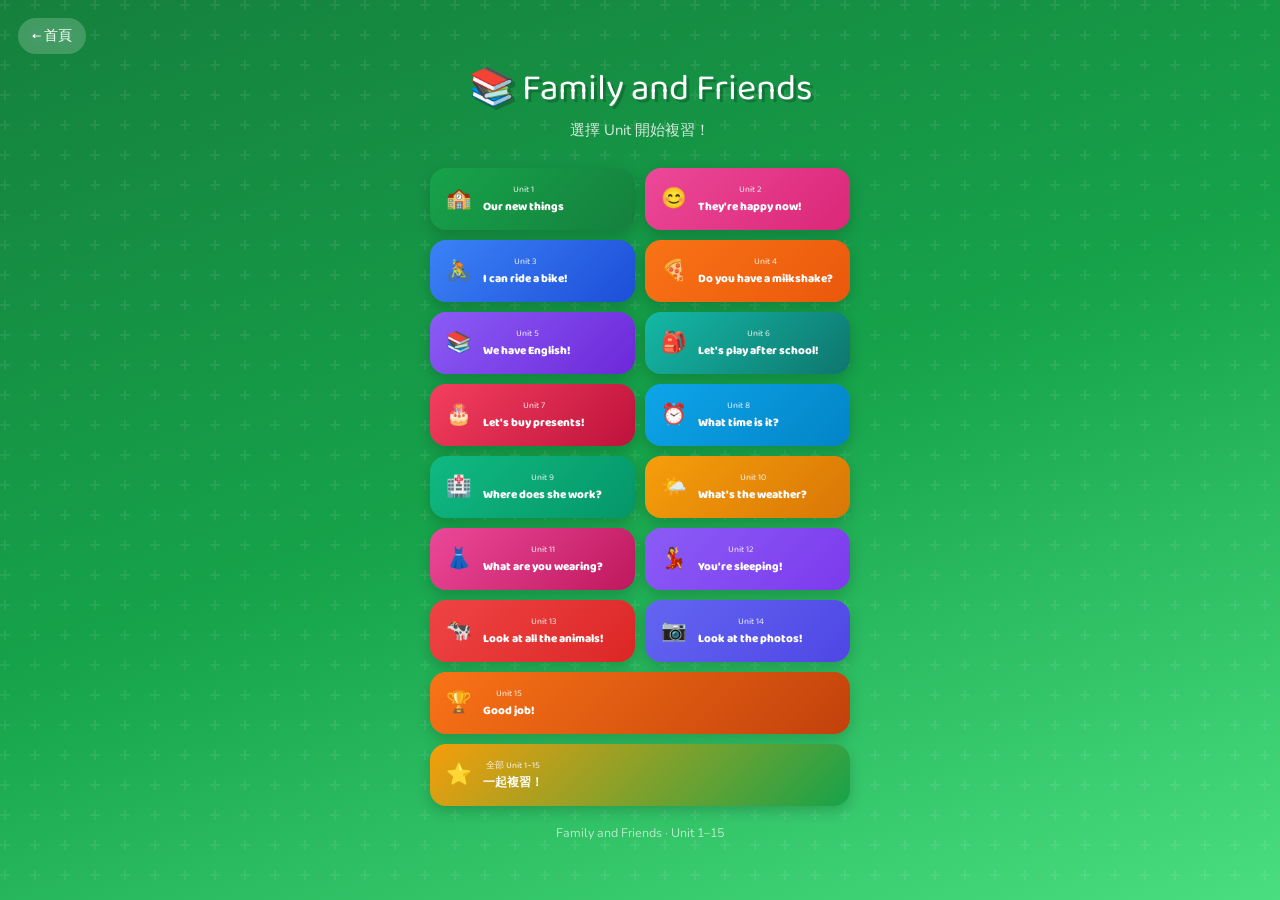
==== commit a7fa9729: "add Family and Friends Unit 8-15 to ff-review.html" ====
--- a/ff-review.html
+++ b/ff-review.html
@@ -43,6 +43,14 @@
 .u-ff6{background:linear-gradient(135deg,#14b8a6,#0f766e)}
 .u-ff7{background:linear-gradient(135deg,#f43f5e,#be123c)}
 .u-all{background:linear-gradient(135deg,#f59e0b,#16a34a)}
+.u-ff8{background:linear-gradient(135deg,#0ea5e9,#0284c7)}
+.u-ff9{background:linear-gradient(135deg,#10b981,#059669)}
+.u-ff10{background:linear-gradient(135deg,#f59e0b,#d97706)}
+.u-ff11{background:linear-gradient(135deg,#ec4899,#be185d)}
+.u-ff12{background:linear-gradient(135deg,#8b5cf6,#7c3aed)}
+.u-ff13{background:linear-gradient(135deg,#ef4444,#dc2626)}
+.u-ff14{background:linear-gradient(135deg,#6366f1,#4f46e5)}
+.u-ff15{background:linear-gradient(135deg,#f97316,#c2410c)}
 .landing-note{color:rgba(255,255,255,.65);font-size:.78em;margin-top:18px;text-align:center;position:relative}
 
 /* ── APP ── */
@@ -228,16 +236,48 @@
       <span class="icon">🎒</span>
       <div><div class="un">Unit 6</div><div class="uname">Let's play after school!</div></div>
     </button>
-    <button class="ubtn u-ff7 ugrid-full" onclick="enter('ff7')">
+    <button class="ubtn u-ff7" onclick="enter('ff7')">
       <span class="icon">🎂</span>
       <div><div class="un">Unit 7</div><div class="uname">Let's buy presents!</div></div>
     </button>
+    <button class="ubtn u-ff8" onclick="enter('ff8')">
+      <span class="icon">⏰</span>
+      <div><div class="un">Unit 8</div><div class="uname">What time is it?</div></div>
+    </button>
+    <button class="ubtn u-ff9" onclick="enter('ff9')">
+      <span class="icon">🏥</span>
+      <div><div class="un">Unit 9</div><div class="uname">Where does she work?</div></div>
+    </button>
+    <button class="ubtn u-ff10" onclick="enter('ff10')">
+      <span class="icon">🌤️</span>
+      <div><div class="un">Unit 10</div><div class="uname">What's the weather?</div></div>
+    </button>
+    <button class="ubtn u-ff11" onclick="enter('ff11')">
+      <span class="icon">👗</span>
+      <div><div class="un">Unit 11</div><div class="uname">What are you wearing?</div></div>
+    </button>
+    <button class="ubtn u-ff12" onclick="enter('ff12')">
+      <span class="icon">💃</span>
+      <div><div class="un">Unit 12</div><div class="uname">You're sleeping!</div></div>
+    </button>
+    <button class="ubtn u-ff13" onclick="enter('ff13')">
+      <span class="icon">🐄</span>
+      <div><div class="un">Unit 13</div><div class="uname">Look at all the animals!</div></div>
+    </button>
+    <button class="ubtn u-ff14" onclick="enter('ff14')">
+      <span class="icon">📷</span>
+      <div><div class="un">Unit 14</div><div class="uname">Look at the photos!</div></div>
+    </button>
+    <button class="ubtn u-ff15 ugrid-full" onclick="enter('ff15')">
+      <span class="icon">🏆</span>
+      <div><div class="un">Unit 15</div><div class="uname">Good job!</div></div>
+    </button>
     <button class="ubtn u-all ugrid-full" onclick="enterAll()">
       <span class="icon">⭐</span>
-      <div><div class="un">全部 Unit 1–7</div><div class="uname">一起複習！</div></div>
+      <div><div class="un">全部 Unit 1–15</div><div class="uname">一起複習！</div></div>
     </button>
   </div>
-  <p class="landing-note">Family and Friends · Unit 1–7</p>
+  <p class="landing-note">Family and Friends · Unit 1–15</p>
 </div>
 
 <!-- APP -->
@@ -601,6 +641,312 @@
       </div>
     </div>
 
+    <!-- Unit 8 -->
+    <div id="rv-ff8" style="display:none">
+      <div class="card">
+        <h2>📐 文法重點：He/She + 日常動詞 + at + 時間</h2>
+        <div class="pill">每日作息</div>
+        <table class="gtable">
+          <thead><tr><th>句型</th><th>例句</th><th>中文</th></tr></thead>
+          <tbody>
+            <tr><td>肯定</td><td><span class="en">He gets up at six o'clock.</span></td><td><span class="zh">他六點起床。</span></td></tr>
+            <tr><td>肯定</td><td><span class="en">She has breakfast at seven o'clock.</span></td><td><span class="zh">她七點吃早餐。</span></td></tr>
+            <tr><td>否定</td><td><span class="en">He doesn't go to bed at nine.</span></td><td><span class="zh">他不是九點睡覺。</span></td></tr>
+            <tr><td>問句</td><td><span class="en">Does he get up at six o'clock?</span></td><td><span class="zh">他六點起床嗎？</span></td></tr>
+          </tbody>
+        </table>
+        <div class="pill pill-gold" style="margin-top:6px">❗ 記住</div>
+        <ul class="kp-list" style="margin-top:6px">
+          <li><span class="num">1</span><div><div class="en">He / She → <b>gets up / goes / has</b>（要加 s）</div><div class="zh">He gets up. / She has breakfast. / He goes to school.</div></div></li>
+          <li><span class="num">2</span><div><div class="en">It's + 數字 + <b>o'clock</b></div><div class="zh">It's seven o'clock. 現在七點整。</div></div></li>
+          <li><span class="num">3</span><div><div class="en">What's the time? = What time is it?</div><div class="zh">幾點了？</div></div></li>
+        </ul>
+      </div>
+      <div class="card">
+        <h2>🗂️ 單字：Everyday activities 日常活動</h2>
+        <ul class="kp-list" style="margin-top:6px">
+          <li><span class="num">☀️</span><div><div class="en">get up</div><div class="zh">起床</div></div></li>
+          <li><span class="num">🍳</span><div><div class="en">have breakfast</div><div class="zh">吃早餐</div></div></li>
+          <li><span class="num">🏫</span><div><div class="en">go to school</div><div class="zh">上學</div></div></li>
+          <li><span class="num">🏠</span><div><div class="en">go home</div><div class="zh">回家</div></div></li>
+          <li><span class="num">🌙</span><div><div class="en">go to bed</div><div class="zh">睡覺</div></div></li>
+          <li><span class="num">🍽️</span><div><div class="en">have dinner</div><div class="zh">吃晚餐</div></div></li>
+        </ul>
+      </div>
+      <div class="card">
+        <h2>🎭 故事對話：What time is it?</h2>
+        <div class="dialogue">
+          <div class="dbubble right"><div class="davatar">👧</div><div><div class="dname">Rosy</div><div class="dtext">What's the time, Dad?</div></div></div>
+          <div class="dbubble"><div class="davatar">👨</div><div><div class="dname">Dad</div><div class="dtext">It's <b>six o'clock</b>. Time to <b>get up</b>! ☀️</div></div></div>
+          <div class="dbubble right"><div class="davatar">👧</div><div><div class="dname">Rosy</div><div class="dtext">When does Harry <b>have breakfast</b>?</div></div></div>
+          <div class="dbubble"><div class="davatar">👨</div><div><div class="dname">Dad</div><div class="dtext">He <b>has breakfast</b> at <b>seven o'clock</b>. 🍳</div></div></div>
+          <div class="dbubble right"><div class="davatar">👧</div><div><div class="dname">Rosy</div><div class="dtext">And he <b>goes to school</b> at eight o'clock!</div></div></div>
+          <div class="dbubble"><div class="davatar">👨</div><div><div class="dname">Dad</div><div class="dtext">That's right! He <b>goes to bed</b> at nine o'clock. 🌙</div></div></div>
+        </div>
+      </div>
+    </div>
+
+    <!-- Unit 9 -->
+    <div id="rv-ff9" style="display:none">
+      <div class="card">
+        <h2>📐 文法重點：Does he/she work in a ___?</h2>
+        <div class="pill">問工作地點</div>
+        <table class="gtable">
+          <thead><tr><th>問句</th><th>回答</th></tr></thead>
+          <tbody>
+            <tr><td><span class="en">Does he work in a hospital?</span></td><td><span class="en">Yes, he does. / No, he doesn't.</span></td></tr>
+            <tr><td><span class="en">Does she work in a school?</span></td><td><span class="en">Yes, she does. / No, she doesn't.</span></td></tr>
+          </tbody>
+        </table>
+        <div class="pill pill-gold" style="margin-top:6px">❗ 記住</div>
+        <ul class="kp-list" style="margin-top:6px">
+          <li><span class="num">1</span><div><div class="en">He/She → <b>Does</b>（疑問句開頭）</div><div class="zh">Does she work in a zoo?</div></div></li>
+          <li><span class="num">2</span><div><div class="en">肯定回答：Yes, he/she <b>does.</b></div></div></li>
+          <li><span class="num">3</span><div><div class="en">否定回答：No, he/she <b>doesn't.</b></div></div></li>
+        </ul>
+      </div>
+      <div class="card">
+        <h2>🗂️ 單字：Places 地點</h2>
+        <ul class="kp-list" style="margin-top:6px">
+          <li><span class="num">🏥</span><div><div class="en">hospital</div><div class="zh">醫院</div></div></li>
+          <li><span class="num">✈️</span><div><div class="en">airport</div><div class="zh">機場</div></div></li>
+          <li><span class="num">🚒</span><div><div class="en">fire station</div><div class="zh">消防局</div></div></li>
+          <li><span class="num">🚔</span><div><div class="en">police station</div><div class="zh">警察局</div></div></li>
+          <li><span class="num">🏪</span><div><div class="en">store</div><div class="zh">商店</div></div></li>
+          <li><span class="num">🏫</span><div><div class="en">school</div><div class="zh">學校</div></div></li>
+          <li><span class="num">🛒</span><div><div class="en">supermarket</div><div class="zh">超市</div></div></li>
+          <li><span class="num">🏦</span><div><div class="en">bank</div><div class="zh">銀行</div></div></li>
+          <li><span class="num">🦁</span><div><div class="en">zoo</div><div class="zh">動物園</div></div></li>
+          <li><span class="num">🚉</span><div><div class="en">station</div><div class="zh">車站</div></div></li>
+          <li><span class="num">🔧</span><div><div class="en">garage</div><div class="zh">車庫；修車廠</div></div></li>
+        </ul>
+      </div>
+    </div>
+
+    <!-- Unit 10 -->
+    <div id="rv-ff10" style="display:none">
+      <div class="card">
+        <h2>📐 文法重點：When it's ___, we ___.</h2>
+        <div class="pill">天氣 + 活動</div>
+        <table class="gtable">
+          <thead><tr><th>天氣</th><th>活動句型</th></tr></thead>
+          <tbody>
+            <tr><td><span class="en">windy</span></td><td><span class="en">When it's windy, we fly a kite.</span><br><span class="zh">當颳風時，我們放風箏。</span></td></tr>
+            <tr><td><span class="en">snowing</span></td><td><span class="en">When it's snowing, we make a snowman.</span><br><span class="zh">下雪時，我們堆雪人。</span></td></tr>
+            <tr><td><span class="en">sunny</span></td><td><span class="en">When it's sunny, we play outside.</span><br><span class="zh">晴天時，我們在外面玩。</span></td></tr>
+          </tbody>
+        </table>
+        <div class="pill pill-gold" style="margin-top:6px">❗ Don't + 原形動詞（否定命令句）</div>
+        <ul class="kp-list" style="margin-top:6px">
+          <li><span class="num">⛔</span><div><div class="en">Don't wear your hat.</div><div class="zh">不要戴帽子。</div></div></li>
+          <li><span class="num">⛔</span><div><div class="en">Don't put on your coat.</div><div class="zh">不要穿外套。</div></div></li>
+        </ul>
+      </div>
+      <div class="card">
+        <h2>🗂️ 單字：Weather & Activities</h2>
+        <h3>天氣</h3>
+        <ul class="kp-list">
+          <li><span class="num">💨</span><div><div class="en">windy</div><div class="zh">颳風的</div></div></li>
+          <li><span class="num">🌧️</span><div><div class="en">raining</div><div class="zh">下雨的</div></div></li>
+          <li><span class="num">❄️</span><div><div class="en">snowing</div><div class="zh">下雪的</div></div></li>
+          <li><span class="num">🔥</span><div><div class="en">hot</div><div class="zh">熱的</div></div></li>
+          <li><span class="num">🥶</span><div><div class="en">cold</div><div class="zh">冷的</div></div></li>
+          <li><span class="num">☀️</span><div><div class="en">sunny</div><div class="zh">晴天的</div></div></li>
+        </ul>
+        <h3>活動</h3>
+        <ul class="kp-list">
+          <li><span class="num">🪁</span><div><div class="en">fly a kite</div><div class="zh">放風箏</div></div></li>
+          <li><span class="num">☃️</span><div><div class="en">make a snowman</div><div class="zh">堆雪人</div></div></li>
+          <li><span class="num">⛸️</span><div><div class="en">go ice skating</div><div class="zh">去溜冰</div></div></li>
+          <li><span class="num">🏃</span><div><div class="en">play outside</div><div class="zh">在外面玩</div></div></li>
+        </ul>
+      </div>
+    </div>
+
+    <!-- Unit 11 -->
+    <div id="rv-ff11" style="display:none">
+      <div class="card">
+        <h2>📐 文法重點：I'm / He's / She's wearing ___</h2>
+        <div class="pill">現在進行式 · 穿著</div>
+        <table class="gtable">
+          <thead><tr><th>主詞</th><th>句型</th><th>例句</th></tr></thead>
+          <tbody>
+            <tr><td><b>I</b></td><td>I'm wearing</td><td><span class="en">I'm wearing a dress.</span><br><span class="zh">我穿著一件洋裝。</span></td></tr>
+            <tr><td><b>He</b></td><td>He's wearing</td><td><span class="en">He's wearing jeans.</span><br><span class="zh">他穿著牛仔褲。</span></td></tr>
+            <tr><td><b>She</b></td><td>She's wearing</td><td><span class="en">She's wearing boots.</span><br><span class="zh">她穿著靴子。</span></td></tr>
+          </tbody>
+        </table>
+        <div class="pill pill-gold" style="margin-top:6px">❓ 問句</div>
+        <ul class="kp-list" style="margin-top:6px">
+          <li><span class="num">?</span><div><div class="en">What are you wearing?</div><div class="zh">你穿著什麼？</div></div></li>
+          <li><span class="num">?</span><div><div class="en">What is he wearing?</div><div class="zh">他穿著什麼？</div></div></li>
+        </ul>
+      </div>
+      <div class="card">
+        <h2>🗂️ 單字：Clothes 衣物</h2>
+        <ul class="kp-list" style="margin-top:6px">
+          <li><span class="num">👗</span><div><div class="en">skirt</div><div class="zh">裙子</div></div></li>
+          <li><span class="num">🧣</span><div><div class="en">scarf</div><div class="zh">圍巾</div></div></li>
+          <li><span class="num">🧤</span><div><div class="en">gloves</div><div class="zh">手套（複數）</div></div></li>
+          <li><span class="num">👖</span><div><div class="en">jeans</div><div class="zh">牛仔褲（複數）</div></div></li>
+          <li><span class="num">👢</span><div><div class="en">boots</div><div class="zh">靴子（複數）</div></div></li>
+          <li><span class="num">👔</span><div><div class="en">shirt</div><div class="zh">襯衫</div></div></li>
+          <li><span class="num">👗</span><div><div class="en">dress</div><div class="zh">洋裝</div></div></li>
+          <li><span class="num">👕</span><div><div class="en">T-shirt</div><div class="zh">T恤</div></div></li>
+        </ul>
+      </div>
+    </div>
+
+    <!-- Unit 12 -->
+    <div id="rv-ff12" style="display:none">
+      <div class="card">
+        <h2>📐 文法重點：現在進行式 疑問句</h2>
+        <div class="pill">Are they ___ing? / Is he/she ___ing?</div>
+        <table class="gtable">
+          <thead><tr><th>問句</th><th>肯定回答</th><th>否定回答</th></tr></thead>
+          <tbody>
+            <tr><td><span class="en">Are they dancing?</span></td><td><span class="en">Yes, they are.</span></td><td><span class="en">No, they aren't.</span></td></tr>
+            <tr><td><span class="en">Is she sleeping?</span></td><td><span class="en">Yes, she is.</span></td><td><span class="en">No, she isn't.</span></td></tr>
+            <tr><td><span class="en">Is he eating?</span></td><td><span class="en">Yes, he is.</span></td><td><span class="en">No, he isn't.</span></td></tr>
+          </tbody>
+        </table>
+        <div class="pill pill-gold" style="margin-top:6px">❗ -ing 規則</div>
+        <ul class="kp-list" style="margin-top:6px">
+          <li><span class="num">1</span><div><div class="en">一般：直接加 -ing</div><div class="zh">eat → eating, sing → singing, drink → drinking</div></div></li>
+          <li><span class="num">2</span><div><div class="en">字尾 e 去掉再加 -ing</div><div class="zh">dance → dancing, make → making, ride → riding</div></div></li>
+        </ul>
+      </div>
+      <div class="card">
+        <h2>🗂️ 單字：Celebrations 慶典</h2>
+        <ul class="kp-list" style="margin-top:6px">
+          <li><span class="num">💒</span><div><div class="en">wedding</div><div class="zh">婚禮</div></div></li>
+          <li><span class="num">🎂</span><div><div class="en">cake</div><div class="zh">蛋糕</div></div></li>
+          <li><span class="num">🎵</span><div><div class="en">sing</div><div class="zh">唱歌</div></div></li>
+          <li><span class="num">🎉</span><div><div class="en">guests</div><div class="zh">賓客</div></div></li>
+          <li><span class="num">✉️</span><div><div class="en">invitation</div><div class="zh">邀請函</div></div></li>
+          <li><span class="num">💃</span><div><div class="en">dance</div><div class="zh">跳舞</div></div></li>
+          <li><span class="num">👰</span><div><div class="en">bride</div><div class="zh">新娘</div></div></li>
+          <li><span class="num">🎸</span><div><div class="en">band</div><div class="zh">樂團</div></div></li>
+          <li><span class="num">👗</span><div><div class="en">dress</div><div class="zh">洋裝</div></div></li>
+        </ul>
+      </div>
+    </div>
+
+    <!-- Unit 13 -->
+    <div id="rv-ff13" style="display:none">
+      <div class="card">
+        <h2>📐 文法重點：比較級 Comparatives</h2>
+        <div class="pill">bigger / smaller / taller / shorter than</div>
+        <table class="gtable">
+          <thead><tr><th>原形</th><th>比較級</th><th>例句</th></tr></thead>
+          <tbody>
+            <tr><td>big</td><td><b>bigger than</b></td><td><span class="en">A horse is bigger than a goose.</span></td></tr>
+            <tr><td>small</td><td><b>smaller than</b></td><td><span class="en">A goose is smaller than a horse.</span></td></tr>
+            <tr><td>tall</td><td><b>taller than</b></td><td><span class="en">Rosy is taller than Billy.</span></td></tr>
+            <tr><td>short</td><td><b>shorter than</b></td><td><span class="en">Billy is shorter than Rosy.</span></td></tr>
+            <tr><td>loud</td><td><b>louder than</b></td><td><span class="en">The goose is louder than the hen.</span></td></tr>
+            <tr><td>fast</td><td><b>faster than</b></td><td><span class="en">The dog is faster than the cat.</span></td></tr>
+          </tbody>
+        </table>
+        <div class="pill pill-gold" style="margin-top:6px">❗ 規則</div>
+        <ul class="kp-list" style="margin-top:6px">
+          <li><span class="num">1</span><div><div class="en">短形容詞 + <b>-er</b> + than</div><div class="zh">tall → taller, fast → faster, loud → louder</div></div></li>
+          <li><span class="num">2</span><div><div class="en">字尾重複子音：big → big<b>g</b>er</div><div class="zh">big → bigger, fat → fatter</div></div></li>
+        </ul>
+      </div>
+      <div class="card">
+        <h2>🗂️ 單字：Farm animals & Adjectives</h2>
+        <h3>農場動物</h3>
+        <ul class="kp-list">
+          <li><span class="num">🐄</span><div><div class="en">cow</div><div class="zh">乳牛</div></div></li>
+          <li><span class="num">🐐</span><div><div class="en">goat</div><div class="zh">山羊</div></div></li>
+          <li><span class="num">🐴</span><div><div class="en">horse</div><div class="zh">馬</div></div></li>
+          <li><span class="num">🐑</span><div><div class="en">sheep</div><div class="zh">綿羊</div></div></li>
+          <li><span class="num">🫏</span><div><div class="en">donkey</div><div class="zh">驢子</div></div></li>
+          <li><span class="num">🪿</span><div><div class="en">goose</div><div class="zh">鵝</div></div></li>
+        </ul>
+        <h3>形容詞</h3>
+        <ul class="kp-list">
+          <li><span class="num">🐢</span><div><div class="en">slow</div><div class="zh">慢的</div></div></li>
+          <li><span class="num">🐇</span><div><div class="en">fast</div><div class="zh">快的</div></div></li>
+          <li><span class="num">🤫</span><div><div class="en">quiet</div><div class="zh">安靜的</div></div></li>
+          <li><span class="num">📢</span><div><div class="en">loud</div><div class="zh">吵鬧的</div></div></li>
+        </ul>
+      </div>
+    </div>
+
+    <!-- Unit 14 -->
+    <div id="rv-ff14" style="display:none">
+      <div class="card">
+        <h2>📐 文法重點：was / wasn't / were / weren't（過去式）</h2>
+        <div class="pill">be 動詞過去式</div>
+        <table class="gtable">
+          <thead><tr><th>主詞</th><th>肯定</th><th>否定</th></tr></thead>
+          <tbody>
+            <tr><td><b>I / He / She / It</b></td><td><span class="en">He <b>was</b> kind.</span><br><span class="zh">他很友善。（過去）</span></td><td><span class="en">She <b>wasn't</b> wet.</span><br><span class="zh">她沒有濕。（過去）</span></td></tr>
+            <tr><td><b>We / You / They</b></td><td><span class="en">They <b>were</b> in the park.</span><br><span class="zh">他們在公園。（過去）</span></td><td><span class="en">We <b>weren't</b> sad.</span><br><span class="zh">我們不難過。（過去）</span></td></tr>
+          </tbody>
+        </table>
+        <div class="pill pill-gold" style="margin-top:6px">❓ 疑問句</div>
+        <ul class="kp-list" style="margin-top:6px">
+          <li><span class="num">?</span><div><div class="en">Was she dry? — Yes, she was. / No, she wasn't.</div></div></li>
+          <li><span class="num">?</span><div><div class="en">Were they hungry? — Yes, they were. / No, they weren't.</div></div></li>
+        </ul>
+      </div>
+      <div class="card">
+        <h2>🗂️ 單字：Adjectives 形容詞</h2>
+        <ul class="kp-list" style="margin-top:6px">
+          <li><span class="num">📸</span><div><div class="en">photo</div><div class="zh">照片</div></div></li>
+          <li><span class="num">☀️</span><div><div class="en">dry</div><div class="zh">乾的</div></div></li>
+          <li><span class="num">😊</span><div><div class="en">kind</div><div class="zh">友善的</div></div></li>
+          <li><span class="num">💧</span><div><div class="en">wet</div><div class="zh">濕的</div></div></li>
+          <li><span class="num">🧊</span><div><div class="en">fridge</div><div class="zh">冰箱</div></div></li>
+          <li><span class="num">😈</span><div><div class="en">bad</div><div class="zh">壞的</div></div></li>
+          <li><span class="num">✨</span><div><div class="en">neat</div><div class="zh">整齊的</div></div></li>
+          <li><span class="num">🗑️</span><div><div class="en">trash</div><div class="zh">垃圾</div></div></li>
+          <li><span class="num">🪟</span><div><div class="en">floor</div><div class="zh">地板</div></div></li>
+          <li><span class="num">🌀</span><div><div class="en">messy</div><div class="zh">凌亂的</div></div></li>
+        </ul>
+      </div>
+    </div>
+
+    <!-- Unit 15 -->
+    <div id="rv-ff15" style="display:none">
+      <div class="card">
+        <h2>📐 文法重點：There were some / There weren't any</h2>
+        <div class="pill">過去式 · some / any</div>
+        <table class="gtable">
+          <thead><tr><th>句型</th><th>例句</th><th>中文</th></tr></thead>
+          <tbody>
+            <tr><td>肯定</td><td><span class="en">There were some chairs.</span></td><td><span class="zh">（過去）有一些椅子。</span></td></tr>
+            <tr><td>否定</td><td><span class="en">There weren't any tables.</span></td><td><span class="zh">（過去）沒有任何桌子。</span></td></tr>
+            <tr><td>問句</td><td><span class="en">Were there any children?</span></td><td><span class="zh">（過去）有孩子嗎？</span></td></tr>
+          </tbody>
+        </table>
+        <div class="pill pill-gold" style="margin-top:6px">❗ some vs any</div>
+        <ul class="kp-list" style="margin-top:6px">
+          <li><span class="num">✓</span><div><div class="en"><b>some</b>：用在肯定句</div><div class="zh">There were some women.</div></div></li>
+          <li><span class="num">✗</span><div><div class="en"><b>any</b>：用在否定句 &amp; 問句</div><div class="zh">There weren't any men. / Were there any children?</div></div></li>
+        </ul>
+      </div>
+      <div class="card">
+        <h2>🗂️ 單字：People &amp; Ordinal Numbers</h2>
+        <h3>人（不規則複數）</h3>
+        <ul class="kp-list">
+          <li><span class="num">👨</span><div><div class="en">man → men</div><div class="zh">男人（複數）</div></div></li>
+          <li><span class="num">👩</span><div><div class="en">woman → women</div><div class="zh">女人（複數）</div></div></li>
+          <li><span class="num">🧒</span><div><div class="en">child → children</div><div class="zh">小孩（複數）</div></div></li>
+        </ul>
+        <h3>序數 Ordinal Numbers</h3>
+        <ul class="kp-list">
+          <li><span class="num">🥇</span><div><div class="en">first (1st)</div><div class="zh">第一</div></div></li>
+          <li><span class="num">🥈</span><div><div class="en">second (2nd)</div><div class="zh">第二</div></div></li>
+          <li><span class="num">🥉</span><div><div class="en">third (3rd)</div><div class="zh">第三</div></div></li>
+          <li><span class="num">4️⃣</span><div><div class="en">fourth (4th)</div><div class="zh">第四</div></div></li>
+        </ul>
+      </div>
+    </div>
+
   </div>
 
   <!-- GAMES TAB -->
@@ -846,6 +1192,187 @@
       ],
       wordBank: ['balloons','cake','chocolate','presents']
     }
+  ],
+  ff8: [
+    {
+      title: 'Everyday activities · He/She',
+      sentences: [
+        { hint: '☀️ 起床', before: 'He gets ', after: " at six o'clock.", ans: 'up' },
+        { hint: '🍳 早餐', before: 'She has ', after: ' at seven.', ans: 'breakfast' },
+        { hint: '🏫 上學', before: 'He goes to ', after: ' at eight.', ans: 'school' },
+        { hint: '🏠 回家', before: 'She goes ', after: ' at four.', ans: 'home' },
+        { hint: '🌙 睡覺', before: 'He goes to ', after: " at nine o'clock.", ans: 'bed' },
+        { hint: '🍽️ 晚餐', before: 'She has ', after: ' at seven.', ans: 'dinner' },
+      ],
+      wordBank: ['up', 'breakfast', 'school', 'home', 'bed', 'dinner']
+    },
+    {
+      title: "What's the time?",
+      sentences: [
+        { hint: "⏰ 時刻用語", before: "It's seven ", after: '.', ans: "o'clock" },
+        { hint: '❓ 問時間', before: "What's ", after: ' time?', ans: 'the' },
+        { hint: '📅 時間介系詞', before: "He goes to school ", after: ' eight.', ans: 'at' },
+      ],
+      wordBank: ["o'clock", 'the', 'at']
+    }
+  ],
+  ff9: [
+    {
+      title: 'Does he/she work in a ___?',
+      sentences: [
+        { hint: '❓ he 的問句', before: '', after: ' he work in a hospital?', ans: 'Does' },
+        { hint: '✓ 肯定回答', before: 'Does she work in a school? — Yes, she ', after: '.', ans: 'does' },
+        { hint: '✗ 否定回答', before: "Does he work in a zoo? — No, he ", after: '.', ans: "doesn't" },
+        { hint: '🔨 動詞（工作）', before: 'Does she ', after: ' in a bank?', ans: 'work' },
+      ],
+      wordBank: ['Does', 'does', "doesn't", 'work']
+    },
+    {
+      title: 'Places 地點',
+      sentences: [
+        { hint: '🏥 醫院', before: 'She works in a ', after: '.', ans: 'hospital' },
+        { hint: '✈️ 機場', before: 'He works in an ', after: '.', ans: 'airport' },
+        { hint: '🛒 超市', before: 'He works in a ', after: '.', ans: 'supermarket' },
+        { hint: '🏦 銀行', before: 'She works in a ', after: '.', ans: 'bank' },
+      ],
+      wordBank: ['hospital', 'airport', 'supermarket', 'bank']
+    }
+  ],
+  ff10: [
+    {
+      title: "When it's ___, we ___.",
+      sentences: [
+        { hint: '💨 颳風', before: "When it's ", after: ', we fly a kite.', ans: 'windy' },
+        { hint: '❄️ 下雪', before: "When it's ", after: ', we make a snowman.', ans: 'snowing' },
+        { hint: '☀️ 晴天', before: "When it's ", after: ', we play outside.', ans: 'sunny' },
+        { hint: '🌧️ 下雨', before: "When it's ", after: ', we wear a coat.', ans: 'raining' },
+      ],
+      wordBank: ['windy', 'snowing', 'sunny', 'raining']
+    },
+    {
+      title: "Don't ___! 否定命令句",
+      sentences: [
+        { hint: '⛔ 不要戴', before: "Don't ", after: ' your hat.', ans: 'wear' },
+        { hint: '⛔ 不要穿', before: "Don't put ", after: ' your coat.', ans: 'on' },
+        { hint: '☔ 帶雨傘', before: 'Take your ', after: '.', ans: 'umbrella' },
+      ],
+      wordBank: ['wear', 'on', 'umbrella']
+    }
+  ],
+  ff11: [
+    {
+      title: "I'm / He's / She's wearing ___",
+      sentences: [
+        { hint: '👗 穿著（我）', before: "I'm ", after: ' a dress.', ans: 'wearing' },
+        { hint: '👖 牛仔褲（他）', before: "He's wearing ", after: '.', ans: 'jeans' },
+        { hint: '👢 靴子（她）', before: "She's wearing ", after: '.', ans: 'boots' },
+        { hint: '🧣 圍巾（他）', before: "He's wearing a ", after: '.', ans: 'scarf' },
+        { hint: '🧤 手套（她）', before: "She's wearing ", after: '.', ans: 'gloves' },
+        { hint: '👔 襯衫（他）', before: "He's wearing a ", after: '.', ans: 'shirt' },
+      ],
+      wordBank: ['wearing', 'jeans', 'boots', 'scarf', 'gloves', 'shirt']
+    },
+    {
+      title: 'What are you wearing? 疑問句',
+      sentences: [
+        { hint: '❓ 問句動詞', before: 'What ', after: ' you wearing?', ans: 'are' },
+        { hint: '👗 回答（我）', before: "I'm wearing a ", after: '.', ans: 'skirt' },
+        { hint: '👕 T恤', before: "He's wearing a ", after: '.', ans: 'T-shirt' },
+      ],
+      wordBank: ['are', 'skirt', 'T-shirt']
+    }
+  ],
+  ff12: [
+    {
+      title: 'Are they ___ing? / Is he/she ___ing?',
+      sentences: [
+        { hint: '❓ they 的問句', before: '', after: ' they dancing?', ans: 'Are' },
+        { hint: '❓ she 的問句', before: '', after: ' she sleeping?', ans: 'Is' },
+        { hint: '✓ they 肯定', before: 'Are they singing? — Yes, they ', after: '.', ans: 'are' },
+        { hint: "✗ she 否定", before: "Is she eating? — No, she ", after: '.', ans: "isn't" },
+        { hint: '✓ he 肯定', before: 'Is he dancing? — Yes, he ', after: '.', ans: 'is' },
+      ],
+      wordBank: ['Are', 'Is', 'are', "isn't", 'is']
+    },
+    {
+      title: 'Celebrations 慶典單字',
+      sentences: [
+        { hint: '💒 婚禮', before: "It's a ", after: '!', ans: 'wedding' },
+        { hint: '👰 新娘', before: 'Look at the ', after: '!', ans: 'bride' },
+        { hint: '✉️ 邀請函', before: 'We have an ', after: '.', ans: 'invitation' },
+        { hint: '🎉 賓客', before: 'There are many ', after: '.', ans: 'guests' },
+      ],
+      wordBank: ['wedding', 'bride', 'invitation', 'guests']
+    }
+  ],
+  ff13: [
+    {
+      title: 'Comparatives 比較級',
+      sentences: [
+        { hint: '🐴 比鵝大', before: 'A horse is ', after: ' than a goose.', ans: 'bigger' },
+        { hint: '🐑 比馬小', before: 'A sheep is ', after: ' than a horse.', ans: 'smaller' },
+        { hint: '🐄 比鵝高', before: 'A cow is ', after: ' than a goose.', ans: 'taller' },
+        { hint: '🪿 比雞吵', before: 'The goose is ', after: ' than the hen.', ans: 'louder' },
+        { hint: '🐇 比烏龜快', before: 'The rabbit is ', after: ' than the turtle.', ans: 'faster' },
+      ],
+      wordBank: ['bigger', 'smaller', 'taller', 'louder', 'faster']
+    },
+    {
+      title: 'Farm animals 農場動物',
+      sentences: [
+        { hint: '🐄 乳牛', before: 'There is a ', after: ' behind the gate.', ans: 'cow' },
+        { hint: '🐐 山羊', before: 'There is a ', after: ' next to the fence.', ans: 'goat' },
+        { hint: '🐑 綿羊', before: 'There is a ', after: ' on the grass.', ans: 'sheep' },
+        { hint: '🫏 驢子', before: 'There is a ', after: ' in front of the house.', ans: 'donkey' },
+      ],
+      wordBank: ['cow', 'goat', 'sheep', 'donkey']
+    }
+  ],
+  ff14: [
+    {
+      title: 'was / wasn\'t / were / weren\'t',
+      sentences: [
+        { hint: '✓ he 過去式', before: 'He ', after: ' kind yesterday.', ans: 'was' },
+        { hint: '✗ she 過去式否定', before: 'She ', after: ' wet.', ans: "wasn't" },
+        { hint: '✓ they 過去式', before: 'They ', after: ' in the park.', ans: 'were' },
+        { hint: '✗ we 過去式否定', before: 'We ', after: ' hungry.', ans: "weren't" },
+        { hint: '❓ 過去式問句', before: '', after: ' he bad? — Yes, he was.', ans: 'Was' },
+      ],
+      wordBank: ['was', "wasn't", 'were', "weren't", 'Was']
+    },
+    {
+      title: 'Adjectives 形容詞',
+      sentences: [
+        { hint: '😊 友善的', before: 'She was very ', after: '.', ans: 'kind' },
+        { hint: '💧 濕的', before: 'His coat was ', after: ' from the rain.', ans: 'wet' },
+        { hint: '✨ 整齊的', before: 'The room was very ', after: '.', ans: 'neat' },
+        { hint: '🌀 凌亂的', before: "His room was so ", after: '!', ans: 'messy' },
+      ],
+      wordBank: ['kind', 'wet', 'neat', 'messy']
+    }
+  ],
+  ff15: [
+    {
+      title: "There were some / There weren't any",
+      sentences: [
+        { hint: '✓ 有一些（過去）', before: 'There ', after: ' some chairs.', ans: 'were' },
+        { hint: "✗ 沒有（過去）", before: 'There ', after: " any tables.", ans: "weren't" },
+        { hint: '❓ 問句（過去）', before: 'Were there ', after: ' children?', ans: 'any' },
+        { hint: '✓ 用 some', before: 'There were ', after: ' women there.', ans: 'some' },
+      ],
+      wordBank: ['were', "weren't", 'any', 'some']
+    },
+    {
+      title: 'People & Ordinal Numbers',
+      sentences: [
+        { hint: '👨 男人複數', before: 'There are two ', after: '.', ans: 'men' },
+        { hint: '👩 女人複數', before: 'There are three ', after: '.', ans: 'women' },
+        { hint: '🧒 小孩複數', before: 'There are many ', after: '.', ans: 'children' },
+        { hint: '🥇 第一', before: 'She is the ', after: ' to finish.', ans: 'first' },
+        { hint: '🥈 第二', before: 'He came in ', after: ' place.', ans: 'second' },
+      ],
+      wordBank: ['men', 'women', 'children', 'first', 'second']
+    }
   ]
 };
 
@@ -891,6 +1418,55 @@
     { sentence: "He don't like balloons.", errors: [{ word: "don't", correct: "doesn't", reason: "He 用 doesn't" }] },
     { sentence: 'What do she like?', errors: [{ word: 'do', correct: 'does', reason: 'she 用 does' }] },
     { sentence: 'I likes cake.', errors: [{ word: 'likes', correct: 'like', reason: 'I 用 like（不加 s）' }] }
+  ],
+  ff8: [
+    { sentence: "He get up at six o'clock.", errors: [{ word: 'get', correct: 'gets', reason: 'He/She 後面動詞加 s → gets' }] },
+    { sentence: 'She have breakfast at seven.', errors: [{ word: 'have', correct: 'has', reason: 'She 後面用 has' }] },
+    { sentence: 'He go to school at eight.', errors: [{ word: 'go', correct: 'goes', reason: 'He 後面 go → goes' }] },
+    { sentence: "It's six a'clock.", errors: [{ word: "a'clock", correct: "o'clock", reason: "是 o'clock 不是 a'clock" }] },
+    { sentence: "She go to bed at nine.", errors: [{ word: 'go', correct: 'goes', reason: 'She 後面 go → goes' }] }
+  ],
+  ff9: [
+    { sentence: 'Do she work in a hospital?', errors: [{ word: 'Do', correct: 'Does', reason: 'she 用 Does' }] },
+    { sentence: 'Does he works in a school?', errors: [{ word: 'works', correct: 'work', reason: 'Does 後面用原形 work' }] },
+    { sentence: 'Yes, she do.', errors: [{ word: 'do', correct: 'does', reason: 'she 的回答用 does' }] },
+    { sentence: 'He work in a fire station.', errors: [{ word: 'work', correct: 'works', reason: 'He 動詞加 s → works' }] }
+  ],
+  ff10: [
+    { sentence: "When its windy, we fly a kite.", errors: [{ word: 'its', correct: "it's", reason: "it's = it is，需要省略符號" }] },
+    { sentence: "When it's snowing, we makes a snowman.", errors: [{ word: 'makes', correct: 'make', reason: 'we 後面用原形 make' }] },
+    { sentence: "Don't wears your hat.", errors: [{ word: 'wears', correct: 'wear', reason: "Don't 後面用原形動詞 wear" }] },
+    { sentence: "It's rain today.", errors: [{ word: 'rain', correct: 'raining', reason: "it's + 天氣用 -ing 形式：raining" }] }
+  ],
+  ff11: [
+    { sentence: "I wearing a dress.", errors: [{ word: 'wearing', correct: "I'm wearing", reason: "缺少 I'm（be 動詞）" }] },
+    { sentence: "He's wear jeans.", errors: [{ word: 'wear', correct: 'wearing', reason: "進行式用 V-ing：wearing" }] },
+    { sentence: "What are you wear?", errors: [{ word: 'wear', correct: 'wearing', reason: "進行式問句也要用 wearing" }] },
+    { sentence: "She's wearing a jean.", errors: [{ word: 'jean', correct: 'jeans', reason: 'jeans 永遠用複數' }] }
+  ],
+  ff12: [
+    { sentence: "Are they dance?", errors: [{ word: 'dance', correct: 'dancing', reason: '進行式用 V-ing：dancing' }] },
+    { sentence: "Is she sleeps?", errors: [{ word: 'sleeps', correct: 'sleeping', reason: '進行式用 V-ing：sleeping' }] },
+    { sentence: "Yes, they is dancing.", errors: [{ word: 'is', correct: 'are', reason: 'they 用 are' }] },
+    { sentence: "No, she aren't eating.", errors: [{ word: "aren't", correct: "isn't", reason: "she 用 isn't" }] }
+  ],
+  ff13: [
+    { sentence: "A horse is more big than a goose.", errors: [{ word: 'more big', correct: 'bigger', reason: '短形容詞直接加 -er：bigger' }] },
+    { sentence: "A goose is smaller then a cow.", errors: [{ word: 'then', correct: 'than', reason: '比較級用 than（不是 then）' }] },
+    { sentence: "The sheep is more quiet than the cow.", errors: [{ word: 'more quiet', correct: 'quieter', reason: '短形容詞直接加 -er：quieter' }] },
+    { sentence: "Cows is louder than hens.", errors: [{ word: 'is', correct: 'are', reason: 'Cows（複數）用 are' }] }
+  ],
+  ff14: [
+    { sentence: "He were kind yesterday.", errors: [{ word: 'were', correct: 'was', reason: 'He/She/It 用 was（單數）' }] },
+    { sentence: "They was in the park.", errors: [{ word: 'was', correct: 'were', reason: 'They 用 were（複數）' }] },
+    { sentence: "She wasnt wet.", errors: [{ word: 'wasnt', correct: "wasn't", reason: '縮寫需要省略符號' }] },
+    { sentence: "We werent hungry.", errors: [{ word: 'werent', correct: "weren't", reason: '縮寫需要省略符號' }] }
+  ],
+  ff15: [
+    { sentence: "There was some chairs.", errors: [{ word: 'was', correct: 'were', reason: 'chairs 是複數 → were' }] },
+    { sentence: "There weren't some children.", errors: [{ word: 'some', correct: 'any', reason: '否定句用 any' }] },
+    { sentence: "There are two mans.", errors: [{ word: 'mans', correct: 'men', reason: 'man 的複數不規則 → men' }] },
+    { sentence: "She is the 1st to finish.", errors: [{ word: '1st', correct: 'first', reason: '序數寫英文：first' }] }
   ]
 };
 
@@ -952,6 +1528,71 @@
     { q: "He ___ cake. 🎂", opts: ['like','likes','do','to like'], c: 1 },
     { q: "She ___ like balloons. (不喜歡)", opts: ["don't","doesn't",'not',"isn't"], c: 1 },
     { q: "Which is correct?", opts: ['He like candy.',"She doesn't likes cake.","He doesn't like balloons.",'I likes chocolate.'], c: 2 }
+  ],
+  ff8: [
+    { q: "He ___ up at six o'clock. ☀️", opts: ['get', 'gets', 'go', 'goes'], c: 1 },
+    { q: "She ___ breakfast at seven.", opts: ['have', 'has', 'eat', 'eats'], c: 1 },
+    { q: "He ___ to school at eight.", opts: ['go', 'goes', 'get', 'gets'], c: 1 },
+    { q: "What's the time? It's ___ o'clock.", opts: ['six', 'sixth', "six's", 'a six'], c: 0 },
+    { q: "He ___ to bed at nine.", opts: ['go', 'goes', 'get', 'gets'], c: 1 },
+    { q: "She ___ dinner at seven.", opts: ['have', 'has', 'eat', 'eats'], c: 1 },
+    { q: "Which is correct?", opts: ['She get up at six.', 'He has breakfast at seven.', 'She have dinner.', 'He go home.'], c: 1 }
+  ],
+  ff9: [
+    { q: "___ she work in a hospital?", opts: ['Do', 'Does', 'Is', 'Are'], c: 1 },
+    { q: "Does he work in a school? — Yes, he ___.", opts: ['do', 'does', 'is', 'are'], c: 1 },
+    { q: "Does she work in a zoo? — No, she ___.", opts: ["don't", "doesn't", "isn't", 'no'], c: 1 },
+    { q: "He works in a ___ and fixes cars. 🔧", opts: ['airport', 'hospital', 'garage', 'bank'], c: 2 },
+    { q: "Does he ___ in a supermarket?", opts: ['works', 'work', 'working', 'worked'], c: 1 },
+    { q: "Which is correct?", opts: ['Do she work in a zoo?', 'Does he works in a school?', 'Does she work in a hospital?', 'Do he work?'], c: 2 }
+  ],
+  ff10: [
+    { q: "When it's ___, we fly a kite. 🪁", opts: ['raining', 'snowing', 'windy', 'sunny'], c: 2 },
+    { q: "When it's ___, we make a snowman. ☃️", opts: ['hot', 'cold', 'raining', 'snowing'], c: 3 },
+    { q: "Don't ___ your hat.", opts: ['wear', 'wears', 'wearing', 'wore'], c: 0 },
+    { q: "🌧️ raining 是什麼天氣？", opts: ['颳風', '下雨', '下雪', '晴天'], c: 1 },
+    { q: "When it's sunny, we ___ outside.", opts: ['plays', 'play', 'playing', 'played'], c: 1 },
+    { q: "Which is correct?", opts: ["When its windy, we fly a kite.", "When it's snowing, we makes a snowman.", "When it's sunny, we play outside.", "Don't wears your hat."], c: 2 }
+  ],
+  ff11: [
+    { q: "What ___ you wearing?", opts: ['is', 'are', 'am', 'be'], c: 1 },
+    { q: "He's ___ jeans. 👖", opts: ['wear', 'wears', 'wearing', 'wore'], c: 2 },
+    { q: "___ are boots. 👢（複數，遠的）", opts: ['This is', 'That is', 'These are', 'Those are'], c: 3 },
+    { q: "👗 dress 是什麼？", opts: ['裙子', '洋裝', '圍巾', '手套'], c: 1 },
+    { q: "She's wearing a ___. 🧣", opts: ['gloves', 'jeans', 'scarf', 'boots'], c: 2 },
+    { q: "Which is correct?", opts: ["I wearing a skirt.", "He's wear a shirt.", "She's wearing gloves.", "What are you wear?"], c: 2 }
+  ],
+  ff12: [
+    { q: "___ they dancing? — Yes, they are.", opts: ['Is', 'Are', 'Do', 'Does'], c: 1 },
+    { q: "___ she sleeping? — No, she isn't.", opts: ['Is', 'Are', 'Do', 'Does'], c: 0 },
+    { q: "Are they singing? — Yes, they ___.", opts: ['is', 'are', 'do', 'does'], c: 1 },
+    { q: "Is he eating? — No, he ___.", opts: ["aren't", "isn't", "doesn't", "don't"], c: 1 },
+    { q: "💒 wedding 是什麼？", opts: ['生日派對', '婚禮', '畢業典禮', '聖誕節'], c: 1 },
+    { q: "dance → ___ing", opts: ['danceing', 'dancing', 'danccing', 'dansing'], c: 1 }
+  ],
+  ff13: [
+    { q: "A horse is ___ a goose. 🐴>🪿", opts: ['bigger than', 'big than', 'more big than', 'bigger then'], c: 0 },
+    { q: "A goose is ___ a horse.", opts: ['smaller than', 'small than', 'more small', 'smallest'], c: 0 },
+    { q: "big → ___（比較級）", opts: ['biger', 'bigger', 'more big', 'bigest'], c: 1 },
+    { q: "🐄 cow 是什麼動物？", opts: ['山羊', '馬', '乳牛', '綿羊'], c: 2 },
+    { q: "The goose is ___ the hen. 📢", opts: ['louder than', 'loud than', 'more loud', 'loudest'], c: 0 },
+    { q: "Which is correct?", opts: ['A cow is more tall than a sheep.', 'The horse is bigger then the goat.', 'A sheep is smaller than a cow.', 'The goose more quiet than the hen.'], c: 2 }
+  ],
+  ff14: [
+    { q: "He ___ kind yesterday. 😊", opts: ['is', 'are', 'was', 'were'], c: 2 },
+    { q: "They ___ in the park.", opts: ['is', 'are', 'was', 'were'], c: 3 },
+    { q: "She ___ wet. (否定，過去)", opts: ["isn't", "wasn't", "weren't", "aren't"], c: 1 },
+    { q: "We ___ hungry. (否定，過去)", opts: ["don't", "didn't", "weren't", "wasn't"], c: 2 },
+    { q: "💧 wet 是什麼意思？", opts: ['乾的', '濕的', '整齊的', '凌亂的'], c: 1 },
+    { q: "Which is correct?", opts: ['He were kind.', 'They was in the park.', 'She was wet.', 'We was hungry.'], c: 2 }
+  ],
+  ff15: [
+    { q: "There ___ some chairs.", opts: ['is', 'are', 'was', 'were'], c: 3 },
+    { q: "There ___ any tables.", opts: ["weren't", "wasn't", "don't", "doesn't"], c: 0 },
+    { q: "man → ___（複數）", opts: ['mans', 'manes', 'men', 'menes'], c: 2 },
+    { q: "woman → ___（複數）", opts: ['womans', 'women', 'womens', 'wimen'], c: 1 },
+    { q: "🥇 first 是第幾？", opts: ['第一', '第二', '第三', '第四'], c: 0 },
+    { q: "There weren't ___ children.", opts: ['some', 'any', 'a', 'an'], c: 1 }
   ]
 };
 
@@ -974,14 +1615,25 @@
   ff5: 'Unit 5 · We have English!',
   ff6: "Unit 6 · Let's play after school!",
   ff7: "Unit 7 · Let's buy presents!",
-  all: '全部 · Units 1–7'
+  ff8: "Unit 8 · What time is it?",
+  ff9: "Unit 9 · Where does she work?",
+  ff10: "Unit 10 · What's the weather?",
+  ff11: "Unit 11 · What are you wearing?",
+  ff12: "Unit 12 · You're sleeping!",
+  ff13: "Unit 13 · Look at all the animals!",
+  ff14: "Unit 14 · Look at the photos!",
+  ff15: "Unit 15 · Good job!",
+  all: '全部 · Units 1–15'
 };
 const UNIT_BADGES = {
-  ff1:'📚 Unit 1', ff2:'📚 Unit 2', ff3:'📚 Unit 3',
-  ff4:'📚 Unit 4', ff5:'📚 Unit 5', ff6:'📚 Unit 6',
-  ff7:'📚 Unit 7', all:'⭐ Unit 1–7'
+  ff1:'📚 Unit 1',  ff2:'📚 Unit 2',  ff3:'📚 Unit 3',
+  ff4:'📚 Unit 4',  ff5:'📚 Unit 5',  ff6:'📚 Unit 6',
+  ff7:'📚 Unit 7',  ff8:'📚 Unit 8',  ff9:'📚 Unit 9',
+  ff10:'📚 Unit 10', ff11:'📚 Unit 11', ff12:'📚 Unit 12',
+  ff13:'📚 Unit 13', ff14:'📚 Unit 14', ff15:'📚 Unit 15',
+  all:'⭐ Unit 1–15'
 };
-const ALL_UNITS = ['ff1','ff2','ff3','ff4','ff5','ff6','ff7'];
+const ALL_UNITS = ['ff1','ff2','ff3','ff4','ff5','ff6','ff7','ff8','ff9','ff10','ff11','ff12','ff13','ff14','ff15'];
 
 function enter(key) {
   currentUnit = key;
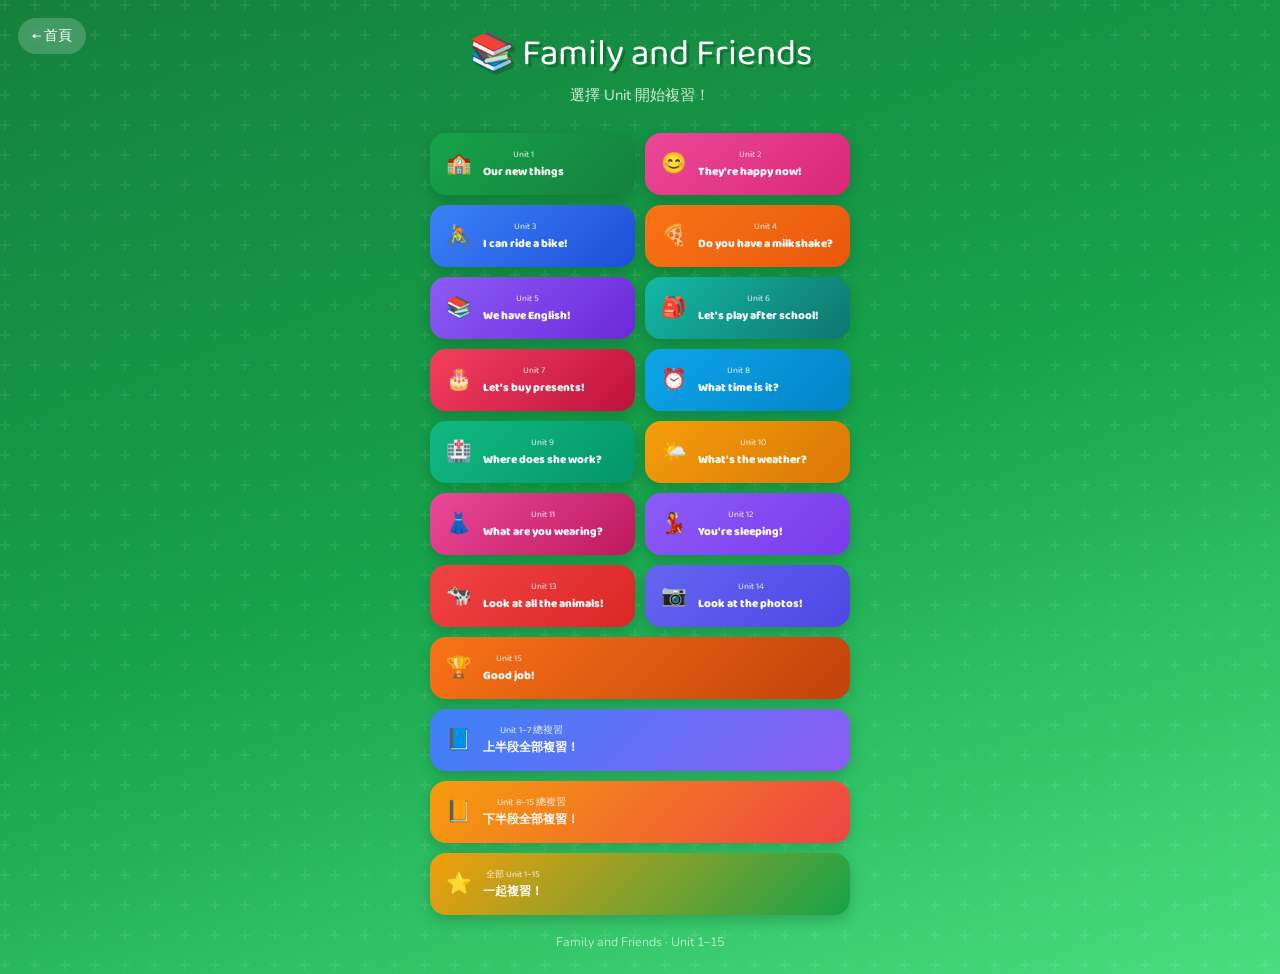
==== commit 83a2193f: "Add group review buttons to reading, FF, and grammar review pages - reading-review.html: Add U1~6 an" ====
--- a/ff-review.html
+++ b/ff-review.html
@@ -1,4 +1,4 @@
-<!DOCTYPE html>
+﻿<!DOCTYPE html>
 <html lang="zh-TW">
 <head>
 <meta charset="UTF-8">
@@ -43,6 +43,10 @@
 .u-ff6{background:linear-gradient(135deg,#14b8a6,#0f766e)}
 .u-ff7{background:linear-gradient(135deg,#f43f5e,#be123c)}
 .u-all{background:linear-gradient(135deg,#f59e0b,#16a34a)}
+.u-g1{background:linear-gradient(135deg,#3b82f6,#8b5cf6);grid-column:1/-1;text-align:center;color:white}
+.u-g2{background:linear-gradient(135deg,#f59e0b,#ef4444);grid-column:1/-1;text-align:center;color:white}
+.u-g1 .un,.u-g2 .un{opacity:.85;font-size:.72em}
+.u-g1 .uname,.u-g2 .uname{font-size:.9em;font-weight:800}
 .u-ff8{background:linear-gradient(135deg,#0ea5e9,#0284c7)}
 .u-ff9{background:linear-gradient(135deg,#10b981,#059669)}
 .u-ff10{background:linear-gradient(135deg,#f59e0b,#d97706)}
@@ -272,6 +276,14 @@
       <span class="icon">🏆</span>
       <div><div class="un">Unit 15</div><div class="uname">Good job!</div></div>
     </button>
+    <button class="ubtn u-g1 ugrid-full" onclick="enterGroup('ff1to7',['ff1','ff2','ff3','ff4','ff5','ff6','ff7'],'📘 U1~7 總複習','U1~7')">
+      <span class="icon">📘</span>
+      <div><div class="un">Unit 1–7 總複習</div><div class="uname">上半段全部複習！</div></div>
+    </button>
+    <button class="ubtn u-g2 ugrid-full" onclick="enterGroup('ff8to15',['ff8','ff9','ff10','ff11','ff12','ff13','ff14','ff15'],'📙 U8~15 總複習','U8~15')">
+      <span class="icon">📙</span>
+      <div><div class="un">Unit 8–15 總複習</div><div class="uname">下半段全部複習！</div></div>
+    </button>
     <button class="ubtn u-all ugrid-full" onclick="enterAll()">
       <span class="icon">⭐</span>
       <div><div class="un">全部 Unit 1–15</div><div class="uname">一起複習！</div></div>
@@ -726,20 +738,21 @@
     <!-- Unit 10 -->
     <div id="rv-ff10" style="display:none">
       <div class="card">
-        <h2>📐 文法重點：When it's ___, we ___.</h2>
-        <div class="pill">天氣 + 活動</div>
+        <h2>📐 文法重點：What's the weather like?</h2>
+        <div class="pill">問天氣 + 穿衣建議</div>
         <table class="gtable">
-          <thead><tr><th>天氣</th><th>活動句型</th></tr></thead>
+          <thead><tr><th>問句</th><th>回答</th></tr></thead>
           <tbody>
-            <tr><td><span class="en">windy</span></td><td><span class="en">When it's windy, we fly a kite.</span><br><span class="zh">當颳風時，我們放風箏。</span></td></tr>
-            <tr><td><span class="en">snowing</span></td><td><span class="en">When it's snowing, we make a snowman.</span><br><span class="zh">下雪時，我們堆雪人。</span></td></tr>
-            <tr><td><span class="en">sunny</span></td><td><span class="en">When it's sunny, we play outside.</span><br><span class="zh">晴天時，我們在外面玩。</span></td></tr>
+            <tr><td><span class="en">What's the weather like?</span></td><td><span class="en">It's sunny. / It's windy. / It's raining.</span><br><span class="zh">天氣怎麼樣？</span></td></tr>
+            <tr><td><span class="en">Is it cold?</span></td><td><span class="en">Yes, it is. / No, it isn't.</span><br><span class="zh">天氣冷嗎？</span></td></tr>
           </tbody>
         </table>
-        <div class="pill pill-gold" style="margin-top:6px">❗ Don't + 原形動詞（否定命令句）</div>
-        <ul class="kp-list" style="margin-top:6px">
+        <div class="pill pill-gold" style="margin-top:6px">❗ Put on / Don't put on（命令句）</div>
+        <ul class="kp-list" style="margin-top:6px">
+          <li><span class="num">✅</span><div><div class="en">Put on your sun hat.</div><div class="zh">戴上太陽帽。</div></div></li>
+          <li><span class="num">✅</span><div><div class="en">Take your umbrella.</div><div class="zh">帶你的雨傘。</div></div></li>
+          <li><span class="num">⛔</span><div><div class="en">Don't put on your coat.</div><div class="zh">不要穿外套。</div></div></li>
           <li><span class="num">⛔</span><div><div class="en">Don't wear your hat.</div><div class="zh">不要戴帽子。</div></div></li>
-          <li><span class="num">⛔</span><div><div class="en">Don't put on your coat.</div><div class="zh">不要穿外套。</div></div></li>
         </ul>
       </div>
       <div class="card">
@@ -800,14 +813,23 @@
     <!-- Unit 12 -->
     <div id="rv-ff12" style="display:none">
       <div class="card">
-        <h2>📐 文法重點：現在進行式 疑問句</h2>
-        <div class="pill">Are they ___ing? / Is he/she ___ing?</div>
+        <h2>📐 文法重點：現在進行式 What are ___ doing?</h2>
+        <div class="pill">問正在做什麼 + 回答</div>
         <table class="gtable">
-          <thead><tr><th>問句</th><th>肯定回答</th><th>否定回答</th></tr></thead>
+          <thead><tr><th>問句</th><th>回答</th></tr></thead>
+          <tbody>
+            <tr><td><span class="en">What are you doing?</span></td><td><span class="en">I'm dancing.</span><br><span class="zh">我正在跳舞。</span></td></tr>
+            <tr><td><span class="en">What are we doing?</span></td><td><span class="en">We're singing.</span><br><span class="zh">我們正在唱歌。</span></td></tr>
+            <tr><td><span class="en">What is he/she doing?</span></td><td><span class="en">He's/She's eating.</span><br><span class="zh">他/她正在吃東西。</span></td></tr>
+            <tr><td><span class="en">What are they doing?</span></td><td><span class="en">They're making a cake.</span><br><span class="zh">他們正在做蛋糕。</span></td></tr>
+          </tbody>
+        </table>
+        <div class="pill pill-blue" style="margin-top:6px">疑問句：Are they ___ing? / Is he/she ___ing?</div>
+        <table class="gtable" style="margin-top:6px">
+          <thead><tr><th>問句</th><th>肯定</th><th>否定</th></tr></thead>
           <tbody>
             <tr><td><span class="en">Are they dancing?</span></td><td><span class="en">Yes, they are.</span></td><td><span class="en">No, they aren't.</span></td></tr>
             <tr><td><span class="en">Is she sleeping?</span></td><td><span class="en">Yes, she is.</span></td><td><span class="en">No, she isn't.</span></td></tr>
-            <tr><td><span class="en">Is he eating?</span></td><td><span class="en">Yes, he is.</span></td><td><span class="en">No, he isn't.</span></td></tr>
           </tbody>
         </table>
         <div class="pill pill-gold" style="margin-top:6px">❗ -ing 規則</div>
@@ -828,6 +850,11 @@
           <li><span class="num">👰</span><div><div class="en">bride</div><div class="zh">新娘</div></div></li>
           <li><span class="num">🎸</span><div><div class="en">band</div><div class="zh">樂團</div></div></li>
           <li><span class="num">👗</span><div><div class="en">dress</div><div class="zh">洋裝</div></div></li>
+          <li><span class="num">🎂</span><div><div class="en">make a cake</div><div class="zh">做蛋糕</div></div></li>
+          <li><span class="num">🚗</span><div><div class="en">wash the car</div><div class="zh">洗車</div></div></li>
+          <li><span class="num">💇</span><div><div class="en">brush my hair</div><div class="zh">梳頭髮</div></div></li>
+          <li><span class="num">📸</span><div><div class="en">take photos</div><div class="zh">拍照</div></div></li>
+          <li><span class="num">👗</span><div><div class="en">choose a dress</div><div class="zh">選洋裝</div></div></li>
         </ul>
       </div>
     </div>
@@ -1240,26 +1267,27 @@
   ],
   ff10: [
     {
-      title: "When it's ___, we ___.",
-      sentences: [
-        { hint: '💨 颳風', before: "When it's ", after: ', we fly a kite.', ans: 'windy' },
-        { hint: '❄️ 下雪', before: "When it's ", after: ', we make a snowman.', ans: 'snowing' },
-        { hint: '☀️ 晴天', before: "When it's ", after: ', we play outside.', ans: 'sunny' },
-        { hint: '🌧️ 下雨', before: "When it's ", after: ', we wear a coat.', ans: 'raining' },
-      ],
-      wordBank: ['windy', 'snowing', 'sunny', 'raining']
+      title: "What's the weather like?",
+      sentences: [
+        { hint: '☀️ 問天氣', before: "What's the weather ", after: '?', ans: 'like' },
+        { hint: '🌤️ 晴天回答', before: "It's ", after: '.', ans: 'sunny' },
+        { hint: '💨 颳風回答', before: "It's ", after: '.', ans: 'windy' },
+        { hint: '🌧️ 下雨回答', before: "It's ", after: '.', ans: 'raining' },
+      ],
+      wordBank: ['like', 'sunny', 'windy', 'raining']
     },
     {
-      title: "Don't ___! 否定命令句",
-      sentences: [
+      title: "Put on / Don't put on 命令句",
+      sentences: [
+        { hint: '👒 戴帽', before: 'Put on your sun ', after: '.', ans: 'hat' },
+        { hint: '☔ 帶傘', before: 'Take your ', after: '.', ans: 'umbrella' },
+        { hint: '⛔ 不要穿', before: "Don't put ", after: ' your coat.', ans: 'on' },
         { hint: '⛔ 不要戴', before: "Don't ", after: ' your hat.', ans: 'wear' },
-        { hint: '⛔ 不要穿', before: "Don't put ", after: ' your coat.', ans: 'on' },
-        { hint: '☔ 帶雨傘', before: 'Take your ', after: '.', ans: 'umbrella' },
-      ],
-      wordBank: ['wear', 'on', 'umbrella']
+      ],
+      wordBank: ['hat', 'umbrella', 'on', 'wear']
     }
   ],
-  ff11: [
+ff11: [
     {
       title: "I'm / He's / She's wearing ___",
       sentences: [
@@ -1284,28 +1312,38 @@
   ],
   ff12: [
     {
+      title: "What are ___ doing? 現在進行式",
+      sentences: [
+        { hint: '❓ 問你', before: 'What are ', after: ' doing?', ans: 'you' },
+        { hint: '💃 我的回答', before: "I'm ", after: '.', ans: 'dancing' },
+        { hint: '❓ 問他們', before: 'What are ', after: ' doing?', ans: 'they' },
+        { hint: '🎂 他們的回答', before: "They're making a ", after: '.', ans: 'cake' },
+        { hint: '❓ 問他', before: 'What is ', after: ' doing?', ans: 'he' },
+      ],
+      wordBank: ['you', 'dancing', 'they', 'cake', 'he']
+    },
+    {
       title: 'Are they ___ing? / Is he/she ___ing?',
       sentences: [
         { hint: '❓ they 的問句', before: '', after: ' they dancing?', ans: 'Are' },
         { hint: '❓ she 的問句', before: '', after: ' she sleeping?', ans: 'Is' },
         { hint: '✓ they 肯定', before: 'Are they singing? — Yes, they ', after: '.', ans: 'are' },
         { hint: "✗ she 否定", before: "Is she eating? — No, she ", after: '.', ans: "isn't" },
-        { hint: '✓ he 肯定', before: 'Is he dancing? — Yes, he ', after: '.', ans: 'is' },
-      ],
-      wordBank: ['Are', 'Is', 'are', "isn't", 'is']
+      ],
+      wordBank: ['Are', 'Is', 'are', "isn't"]
     },
     {
-      title: 'Celebrations 慶典單字',
+      title: 'Celebrations 慶典動作',
       sentences: [
         { hint: '💒 婚禮', before: "It's a ", after: '!', ans: 'wedding' },
-        { hint: '👰 新娘', before: 'Look at the ', after: '!', ans: 'bride' },
-        { hint: '✉️ 邀請函', before: 'We have an ', after: '.', ans: 'invitation' },
-        { hint: '🎉 賓客', before: 'There are many ', after: '.', ans: 'guests' },
-      ],
-      wordBank: ['wedding', 'bride', 'invitation', 'guests']
+        { hint: '🎂 做蛋糕', before: 'They are making a ', after: '.', ans: 'cake' },
+        { hint: '📸 拍照', before: 'She is taking ', after: '.', ans: 'photos' },
+        { hint: '👗 選洋裝', before: 'She is choosing a ', after: '.', ans: 'dress' },
+      ],
+      wordBank: ['wedding', 'cake', 'photos', 'dress']
     }
   ],
-  ff13: [
+ff13: [
     {
       title: 'Comparatives 比較級',
       sentences: [
@@ -1664,6 +1702,26 @@
   });
   enter('all');
 }
+function enterGroup(groupKey, units, title, badge) {
+  FILL_DATA[groupKey] = [];
+  ERROR_DATA[groupKey] = [];
+  QUIZ_DATA[groupKey] = [];
+  units.forEach(u => {
+    (FILL_DATA[u]  || []).forEach(g => FILL_DATA[groupKey].push(g));
+    (ERROR_DATA[u] || []).forEach(e => ERROR_DATA[groupKey].push(e));
+    (QUIZ_DATA[u]  || []).forEach(q => QUIZ_DATA[groupKey].push(q));
+  });
+  UNIT_TITLES[groupKey] = title;
+  UNIT_BADGES[groupKey] = badge;
+  currentUnit = groupKey;
+  document.getElementById('landing').style.display = 'none';
+  document.getElementById('app').style.display = 'block';
+  document.getElementById('atitle').textContent = title;
+  document.getElementById('abadge').textContent = badge;
+  document.querySelectorAll('[id^="rv-ff"]').forEach(el => el.style.display = 'none');
+  units.forEach(u => { const el = document.getElementById('rv-' + u); if (el) el.style.display = 'block'; });
+  stab('review', document.querySelectorAll('.tab')[0]);
+}
 function goBack() {
   document.getElementById('app').style.display = 'none';
   document.getElementById('landing').style.display = 'flex';
@@ -1951,3 +2009,13 @@
 </script>
 </body>
 </html>
+
+
+
+
+
+
+
+
+
+
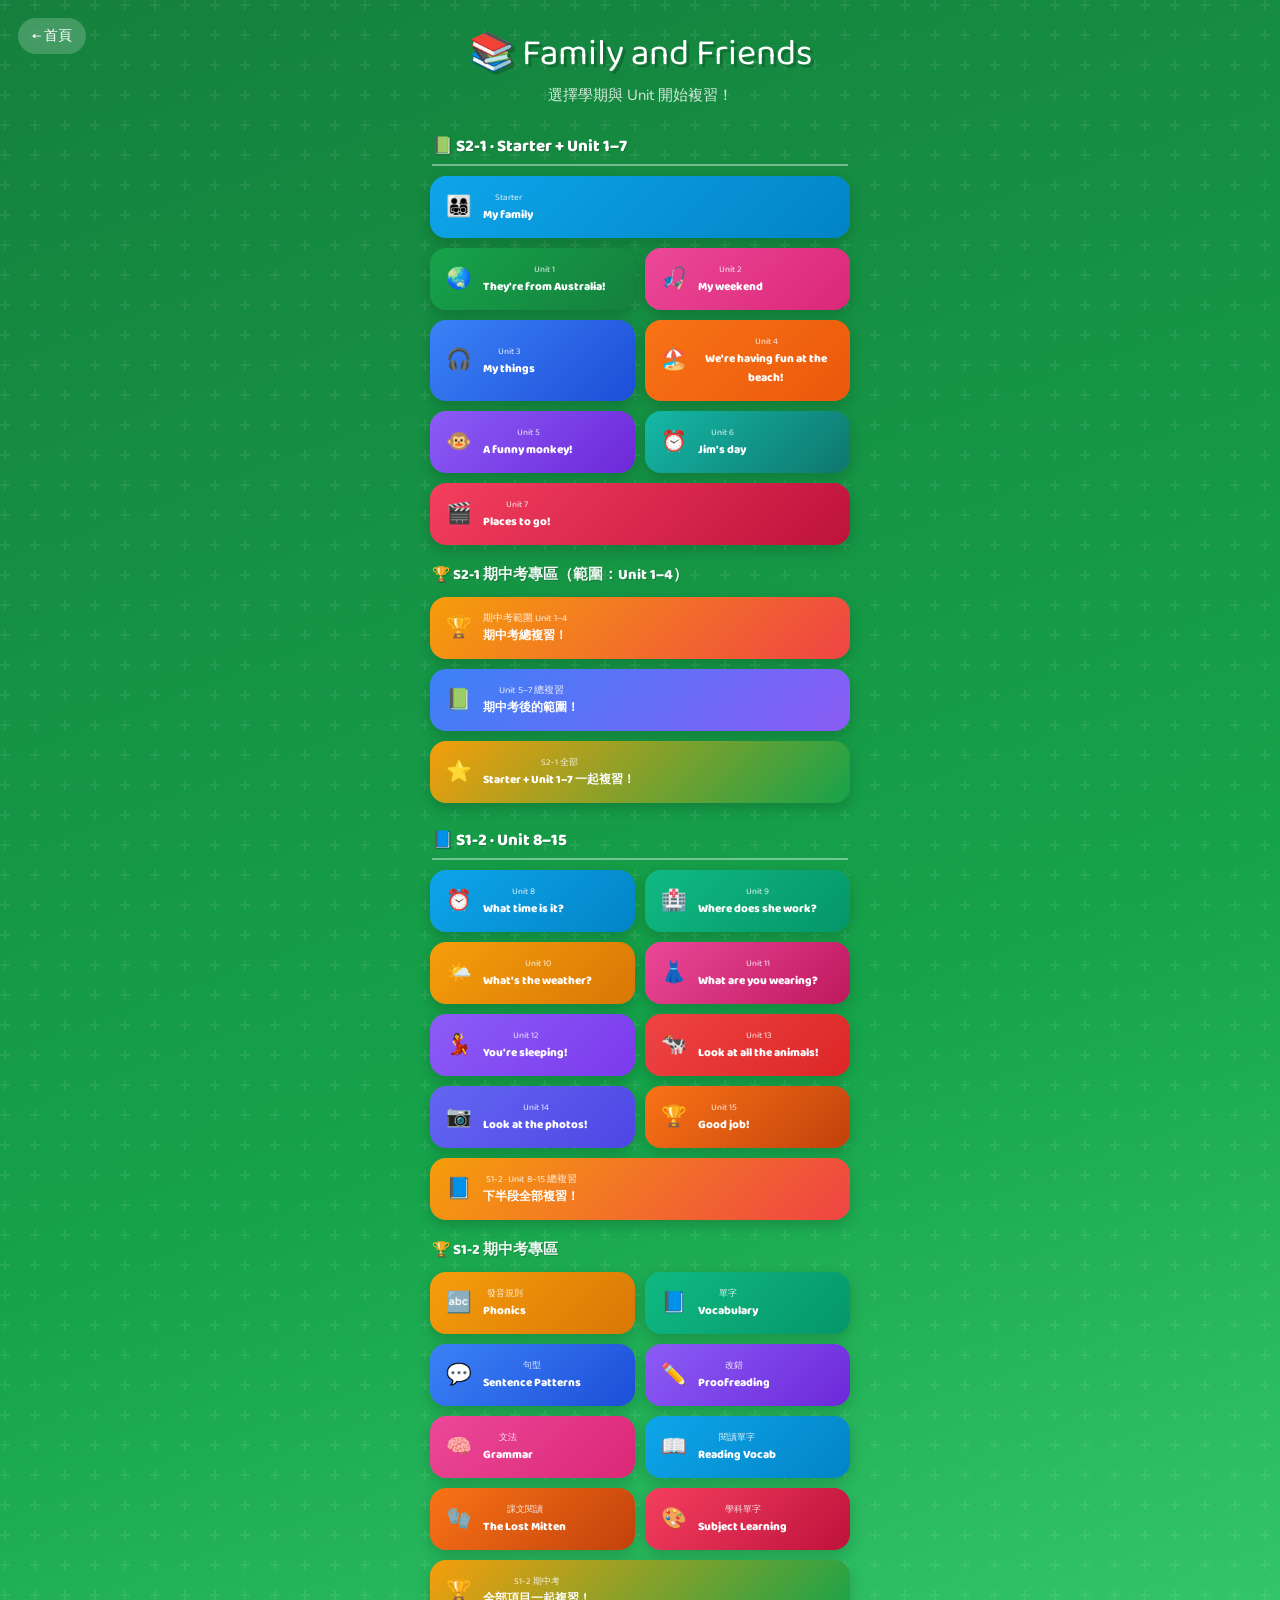
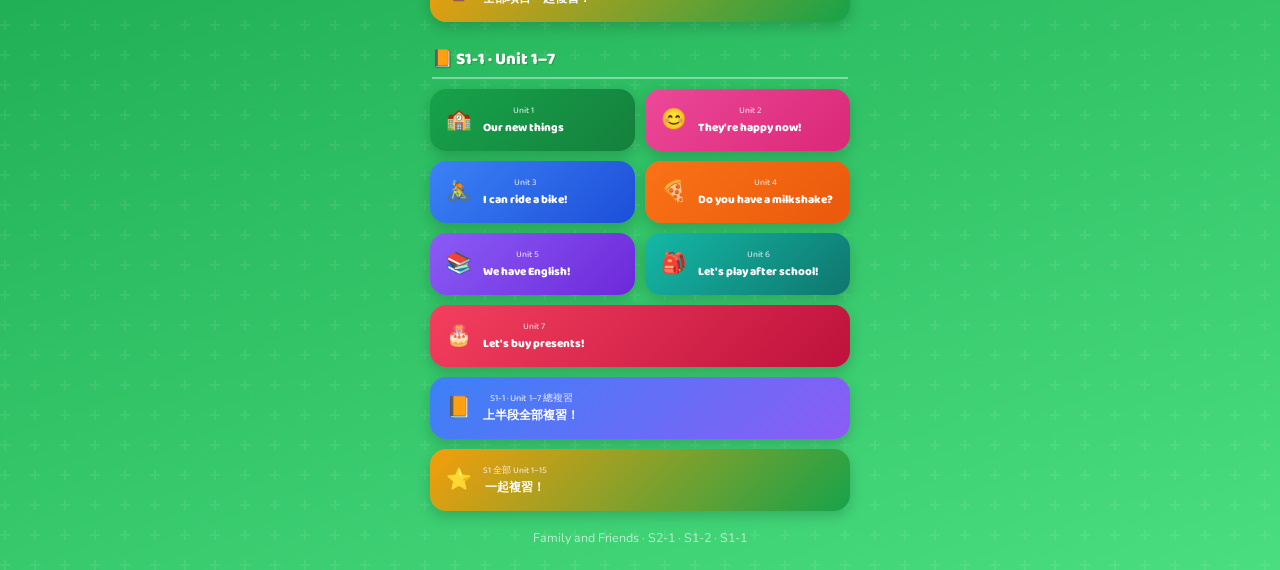
==== commit 20f5f39a: "Organize FF review by semester and add S2-1 to midterm review - ff-review.html: split into S2-1 / S1" ====
--- a/ff-review.html
+++ b/ff-review.html
@@ -1,2021 +1,3475 @@
-﻿<!DOCTYPE html>
-<html lang="zh-TW">
-<head>
-<meta charset="UTF-8">
-<meta name="viewport" content="width=device-width, initial-scale=1.0">
-<title>Family and Friends 複習</title>
-<style>
-@import url('https://fonts.googleapis.com/css2?family=Nunito:wght@400;700;900&family=Baloo+2:wght@700;800&display=swap');
-:root{
-  --green:#16a34a;--gl:#f0fdf4;--gd:#14532d;--gm:#dcfce7;
-  --dark:#1e293b;--gray:#64748b;--sun:#fbbf24;
-  --ok:#22c55e;--err:#ef4444;--teal:#14b8a6;
-}
-*{margin:0;padding:0;box-sizing:border-box}
-body{font-family:'Nunito',sans-serif;min-height:100vh;overflow-x:hidden;background:linear-gradient(180deg,#f0fdf4 0%,#dcfce7 100%)}
-
-/* ── LANDING ── */
-#landing{min-height:100vh;background:linear-gradient(160deg,#15803d 0%,#16a34a 50%,#4ade80 100%);
-  display:flex;flex-direction:column;align-items:center;justify-content:center;
-  padding:24px 16px;position:relative;overflow:hidden}
-#landing::before{content:'';position:absolute;inset:0;
-  background:url("data:image/svg+xml,%3Csvg width='60' height='60' viewBox='0 0 60 60' xmlns='http://www.w3.org/2000/svg'%3E%3Cg fill='%23ffffff' fill-opacity='0.07'%3E%3Cpath d='M36 34v-4h-2v4h-4v2h4v4h2v-4h4v-2h-4zm0-30V0h-2v4h-4v2h4v4h2V6h4V4h-4zM6 34v-4H4v4H0v2h4v4h2v-4h4v-2H6zM6 4V0H4v4H0v2h4v4h2V6h4V4H6z'/%3E%3C/g%3E%3C/svg%3E")}
-.ltitle{font-family:'Baloo 2',cursive;font-size:2.3em;color:white;text-shadow:3px 3px 0 rgba(0,0,0,.2);text-align:center;margin-bottom:2px;position:relative}
-.lsub{color:rgba(255,255,255,.82);font-size:.93em;margin-bottom:28px;text-align:center;position:relative}
-.home-link{position:absolute;top:18px;left:18px;background:rgba(255,255,255,.2);color:white;border:none;border-radius:20px;padding:7px 14px;font-family:'Baloo 2',cursive;font-size:.85em;cursor:pointer;text-decoration:none;backdrop-filter:blur(4px)}
-.home-link:hover{background:rgba(255,255,255,.35)}
-
-/* Unit grid */
-.ugrid{display:grid;grid-template-columns:1fr 1fr;gap:10px;width:100%;max-width:420px;position:relative}
-.ugrid-full{grid-column:1/-1}
-.ubtn{border:none;border-radius:16px;padding:14px 16px;cursor:pointer;font-family:'Baloo 2',cursive;
-  display:flex;align-items:center;gap:11px;transition:transform .2s,box-shadow .2s;
-  box-shadow:0 5px 14px rgba(0,0,0,.18);color:white}
-.ubtn:hover{transform:translateY(-3px) scale(1.02);box-shadow:0 9px 22px rgba(0,0,0,.26)}
-.ubtn .icon{font-size:1.55em}
-.ubtn .un{font-size:.68em;opacity:.85}
-.ubtn .uname{font-size:.88em;font-weight:800}
-.u-ff1{background:linear-gradient(135deg,#16a34a,#15803d)}
-.u-ff2{background:linear-gradient(135deg,#ec4899,#db2777)}
-.u-ff3{background:linear-gradient(135deg,#3b82f6,#1d4ed8)}
-.u-ff4{background:linear-gradient(135deg,#f97316,#ea580c)}
-.u-ff5{background:linear-gradient(135deg,#8b5cf6,#6d28d9)}
-.u-ff6{background:linear-gradient(135deg,#14b8a6,#0f766e)}
-.u-ff7{background:linear-gradient(135deg,#f43f5e,#be123c)}
-.u-all{background:linear-gradient(135deg,#f59e0b,#16a34a)}
-.u-g1{background:linear-gradient(135deg,#3b82f6,#8b5cf6);grid-column:1/-1;text-align:center;color:white}
-.u-g2{background:linear-gradient(135deg,#f59e0b,#ef4444);grid-column:1/-1;text-align:center;color:white}
-.u-g1 .un,.u-g2 .un{opacity:.85;font-size:.72em}
-.u-g1 .uname,.u-g2 .uname{font-size:.9em;font-weight:800}
-.u-ff8{background:linear-gradient(135deg,#0ea5e9,#0284c7)}
-.u-ff9{background:linear-gradient(135deg,#10b981,#059669)}
-.u-ff10{background:linear-gradient(135deg,#f59e0b,#d97706)}
-.u-ff11{background:linear-gradient(135deg,#ec4899,#be185d)}
-.u-ff12{background:linear-gradient(135deg,#8b5cf6,#7c3aed)}
-.u-ff13{background:linear-gradient(135deg,#ef4444,#dc2626)}
-.u-ff14{background:linear-gradient(135deg,#6366f1,#4f46e5)}
-.u-ff15{background:linear-gradient(135deg,#f97316,#c2410c)}
-.landing-note{color:rgba(255,255,255,.65);font-size:.78em;margin-top:18px;text-align:center;position:relative}
-
-/* ── APP ── */
-#app{display:none;max-width:820px;margin:0 auto;padding:13px}
-.aheader{display:flex;align-items:center;gap:9px;margin-bottom:14px;flex-wrap:wrap}
-.backbtn{background:white;border:none;border-radius:50%;width:38px;height:38px;font-size:1.1em;
-  cursor:pointer;box-shadow:0 3px 9px rgba(0,0,0,.12);display:flex;align-items:center;justify-content:center;transition:transform .2s}
-.backbtn:hover{transform:scale(1.1)}
-.atitle{font-family:'Baloo 2',cursive;font-size:1.3em;color:var(--dark)}
-.abadge{background:var(--green);color:white;padding:3px 10px;border-radius:11px;font-size:.74em;font-weight:700;font-family:'Baloo 2',cursive}
-
-/* Tabs */
-.tabs{display:flex;gap:5px;justify-content:center;margin-bottom:14px;flex-wrap:wrap}
-.tab{background:rgba(255,255,255,.7);border:2.5px solid white;border-radius:18px;padding:7px 14px;
-  font-family:'Baloo 2',cursive;font-size:.88em;font-weight:700;cursor:pointer;transition:all .22s;color:var(--dark)}
-.tab.active{background:white;transform:translateY(-2px);box-shadow:0 4px 11px rgba(0,0,0,.11);color:var(--green);border-color:var(--green)}
-
-/* Card */
-.card{background:rgba(255,255,255,.93);border-radius:19px;padding:18px;margin-bottom:14px;box-shadow:0 5px 18px rgba(0,0,0,.09);animation:sup .38s ease}
-@keyframes sup{from{transform:translateY(18px);opacity:0}to{transform:translateY(0);opacity:1}}
-.card h2{font-family:'Baloo 2',cursive;font-size:1.2em;color:var(--dark);margin-bottom:12px}
-.card h3{font-family:'Baloo 2',cursive;font-size:1em;color:var(--gd);margin:14px 0 8px}
-
-/* Pill label */
-.pill{font-family:'Baloo 2',cursive;font-size:.9em;padding:4px 12px;border-radius:11px;
-  display:inline-block;margin-bottom:8px;font-weight:800;background:var(--gl);color:var(--gd)}
-.pill-gold{background:#fef9c3;color:#854d0e}
-.pill-blue{background:#eff6ff;color:#1e40af}
-
-/* Grammar table */
-.gtable{width:100%;border-collapse:collapse;font-size:.88em;border-radius:12px;overflow:hidden;margin-bottom:10px}
-.gtable thead tr{background:var(--green);color:white}
-.gtable th{padding:8px 10px;font-family:'Baloo 2',cursive;text-align:left}
-.gtable tbody tr:nth-child(odd){background:var(--gl)}
-.gtable tbody tr:nth-child(even){background:white}
-.gtable td{padding:7px 10px;color:var(--dark)}
-.gtable .en{font-weight:700;color:var(--gd)}
-.gtable .zh{color:var(--gray);font-size:.88em}
-.gtable .note{font-size:.8em;color:#94a3b8}
-
-/* Dialogue box */
-.dialogue{display:flex;flex-direction:column;gap:8px;margin:8px 0}
-.dbubble{display:flex;align-items:flex-start;gap:9px}
-.dbubble.right{flex-direction:row-reverse}
-.davatar{width:32px;height:32px;border-radius:50%;flex-shrink:0;display:flex;align-items:center;justify-content:center;font-size:1.3em}
-.dtext{background:#f1f5f9;border-radius:14px;padding:9px 13px;font-size:.92em;color:var(--dark);max-width:85%;line-height:1.5}
-.dbubble.right .dtext{background:var(--gl);color:var(--gd)}
-.dtext b{color:var(--green)}
-.dname{font-size:.72em;color:#94a3b8;margin-bottom:2px}
-
-/* Key points list */
-.kp-list{list-style:none;display:flex;flex-direction:column;gap:7px}
-.kp-list li{display:flex;align-items:flex-start;gap:9px;padding:9px 12px;
-  border-radius:11px;background:var(--gl);border-left:4px solid var(--green);font-size:.92em}
-.kp-list li .en{font-weight:700;color:var(--dark)}
-.kp-list li .zh{font-size:.85em;color:var(--gray);margin-top:2px}
-.kp-list .num{background:var(--green);color:white;font-family:'Baloo 2',cursive;
-  font-weight:800;font-size:.9em;min-width:24px;height:24px;border-radius:50%;
-  display:flex;align-items:center;justify-content:center;flex-shrink:0}
-
-/* ── GAMES ── */
-.gsel-grid{display:flex;flex-direction:column;gap:9px}
-.gsbtn{border:none;border-radius:13px;padding:13px 15px;font-family:'Baloo 2',cursive;
-  font-size:.95em;font-weight:700;cursor:pointer;text-align:left;color:white;
-  transition:transform .2s,box-shadow .2s;box-shadow:0 4px 10px rgba(0,0,0,.13)}
-.gsbtn:hover{transform:translateY(-2px);box-shadow:0 7px 14px rgba(0,0,0,.2)}
-.gsb1{background:linear-gradient(135deg,#16a34a,#0d9488)}
-.gsb2{background:linear-gradient(135deg,#f59e0b,#ef4444)}
-.gsb3{background:linear-gradient(135deg,#8b5cf6,#ec4899)}
-.gamesec{display:none}.gamesec.active{display:block}
-
-/* --- GAME 1: FILL IN THE BLANK --- */
-.sentence-group{margin-bottom:18px}
-.sentence-group .sg-title{font-family:'Baloo 2',cursive;font-size:.88em;color:var(--gray);
-  margin-bottom:7px;padding:3px 10px;background:#f8fafc;border-radius:8px;display:inline-block}
-.fill-sentence{background:#f8f9ff;border:2px solid #e0e8ff;border-radius:12px;
-  padding:13px 15px;margin-bottom:8px;font-size:1em;line-height:2.4;color:var(--dark)}
-.hint-tag{display:inline-block;background:#fef3c7;color:#92400e;border-radius:10px;
-  padding:2px 9px;font-size:.78em;font-weight:700;margin-right:6px;
-  font-family:'Baloo 2',cursive;border:1.5px solid #fde68a;vertical-align:middle}
-.hint-tag.near{background:#dbeafe;color:#1e40af;border-color:#93c5fd}
-.hint-tag.far{background:#fce7f3;color:#9f1239;border-color:#fbcfe8}
-.blank{display:inline-block;min-width:80px;border-bottom:3px solid var(--sun);
-  text-align:center;padding:0 6px;border-radius:4px 4px 0 0;cursor:pointer;
-  font-family:'Baloo 2',cursive;font-weight:700;font-size:.95em;
-  background:rgba(251,191,36,.08);transition:all .2s;vertical-align:middle}
-.blank.active{background:#fef9c3;border-color:var(--green);box-shadow:0 2px 8px rgba(22,163,74,.2)}
-.blank.correct{background:#dcfce7;border-color:var(--ok);color:var(--gd)}
-.blank.wrong{background:#fee2e2;border-color:var(--err);color:#991b1b}
-.word-bank{display:flex;flex-wrap:wrap;gap:7px;padding:12px;background:#f8fafc;
-  border-radius:12px;border:2px dashed #d1fae5;margin-top:10px}
-.wb-chip{background:var(--green);color:white;border:none;border-radius:20px;
-  padding:6px 16px;font-family:'Baloo 2',cursive;font-weight:700;font-size:.9em;
-  cursor:pointer;transition:all .18s;box-shadow:0 2px 6px rgba(22,163,74,.3)}
-.wb-chip:hover{background:var(--gd);transform:scale(1.05)}
-.wb-chip.used{opacity:.32;pointer-events:none;background:#94a3b8}
-.wb-label{font-size:.8em;color:var(--gray);font-weight:700;width:100%;margin-bottom:2px}
-
-/* --- GAME 2: ERROR CORRECTION --- */
-.error-sentence{background:#fff;border:2px solid #fde68a;border-radius:12px;padding:14px 16px;margin-bottom:10px}
-.error-sentence .es-top{font-size:.88em;color:var(--gray);margin-bottom:8px;font-weight:700}
-.error-sentence .es-sentence{font-size:1.05em;color:var(--dark);font-weight:600;line-height:1.8;margin-bottom:10px;letter-spacing:.02em}
-.error-sentence .es-sentence .err-word{
-  display:inline-block;border-bottom:3px dotted #f59e0b;color:#92400e;cursor:pointer;
-  border-radius:4px;padding:0 2px;transition:background .2s;position:relative}
-.error-sentence .es-sentence .err-word:hover{background:#fef9c3}
-.err-inputs{display:flex;flex-wrap:wrap;gap:8px;margin-top:6px}
-.err-field{display:flex;align-items:center;gap:6px}
-.err-field label{font-size:.8em;color:var(--gray);font-weight:700;white-space:nowrap}
-.err-input{border:2px solid #e2e8f0;border-radius:8px;padding:5px 10px;
-  font-family:'Baloo 2',cursive;font-size:.9em;font-weight:700;
-  color:var(--dark);width:130px;outline:none;transition:border .2s}
-.err-input:focus{border-color:var(--green)}
-.err-input.correct{background:#dcfce7;border-color:var(--ok);color:var(--gd)}
-.err-input.wrong{background:#fee2e2;border-color:var(--err);color:#991b1b}
-.err-answer-reveal{font-size:.83em;color:var(--ok);font-weight:700;margin-top:6px;display:none}
-
-/* --- GAME 3: QUIZ --- */
-.quiz-item{background:#fafafa;border-radius:13px;padding:13px;margin-bottom:10px;border-left:5px solid var(--green)}
-.qi-q{font-weight:700;font-size:.95em;color:var(--dark);margin-bottom:8px}
-.qi-opts{display:flex;flex-direction:column;gap:6px}
-.qi-opt{padding:8px 13px;border-radius:10px;border:2px solid #e2e8f0;background:white;
-  cursor:pointer;font-weight:700;transition:all .18s;text-align:left;
-  font-family:'Nunito',sans-serif;font-size:.88em}
-.qi-opt:hover{border-color:var(--green);background:var(--gl)}
-.qi-opt.cor{background:#dcfce7;border-color:var(--ok)}
-.qi-opt.wrg{background:#fee2e2;border-color:var(--err)}
-
-/* Shared */
-.btn{display:inline-block;padding:9px 18px;border-radius:17px;font-family:'Baloo 2',cursive;
-  font-weight:700;font-size:.9em;cursor:pointer;border:none;transition:all .22s;margin:3px}
-.bg{background:var(--green);color:white}.bg:hover{transform:translateY(-2px)}
-.bp{background:#8b5cf6;color:white}.bp:hover{transform:translateY(-2px)}
-.br{background:#e2e8f0;color:var(--dark)}.br:hover{background:#cbd5e1}
-.bt{background:var(--teal);color:white}.bt:hover{transform:translateY(-2px)}
-.sboard{text-align:center;padding:12px;border-radius:12px;margin-top:11px;
-  background:linear-gradient(135deg,#f0fdf4,#dcfce7);font-family:'Baloo 2',cursive}
-.snum{font-size:1.7em;font-weight:800;color:var(--green)}.stars{font-size:1.5em}
-
-/* Popup */
-.pov{display:none;position:fixed;inset:0;background:rgba(0,0,0,.44);z-index:999;align-items:center;justify-content:center}
-.pov.show{display:flex}
-.pop{background:white;border-radius:20px;padding:26px;text-align:center;max-width:275px;width:90%;
-  animation:pin .3s ease;box-shadow:0 12px 34px rgba(0,0,0,.2)}
-@keyframes pin{from{transform:scale(.5);opacity:0}70%{transform:scale(1.07)}to{transform:scale(1);opacity:1}}
-.pop .be{font-size:3.3em;margin-bottom:8px}
-.pop h3{font-family:'Baloo 2',cursive;font-size:1.38em;color:var(--dark)}
-.pop p{color:#888;margin-top:4px;font-size:.9em}
-
-.sec{display:none}.sec.active{display:block}
-@media(max-width:500px){.ltitle{font-size:1.85em}.ugrid{grid-template-columns:1fr}}
-</style>
-</head>
-<body>
-
-<!-- LANDING -->
-<div id="landing">
-  <a class="home-link" href="index.html">← 首頁</a>
-  <div class="ltitle">📚 Family and Friends</div>
-  <div class="lsub">選擇 Unit 開始複習！</div>
-  <div class="ugrid">
-    <button class="ubtn u-ff1" onclick="enter('ff1')">
-      <span class="icon">🏫</span>
-      <div><div class="un">Unit 1</div><div class="uname">Our new things</div></div>
-    </button>
-    <button class="ubtn u-ff2" onclick="enter('ff2')">
-      <span class="icon">😊</span>
-      <div><div class="un">Unit 2</div><div class="uname">They're happy now!</div></div>
-    </button>
-    <button class="ubtn u-ff3" onclick="enter('ff3')">
-      <span class="icon">🚴</span>
-      <div><div class="un">Unit 3</div><div class="uname">I can ride a bike!</div></div>
-    </button>
-    <button class="ubtn u-ff4" onclick="enter('ff4')">
-      <span class="icon">🍕</span>
-      <div><div class="un">Unit 4</div><div class="uname">Do you have a milkshake?</div></div>
-    </button>
-    <button class="ubtn u-ff5" onclick="enter('ff5')">
-      <span class="icon">📚</span>
-      <div><div class="un">Unit 5</div><div class="uname">We have English!</div></div>
-    </button>
-    <button class="ubtn u-ff6" onclick="enter('ff6')">
-      <span class="icon">🎒</span>
-      <div><div class="un">Unit 6</div><div class="uname">Let's play after school!</div></div>
-    </button>
-    <button class="ubtn u-ff7" onclick="enter('ff7')">
-      <span class="icon">🎂</span>
-      <div><div class="un">Unit 7</div><div class="uname">Let's buy presents!</div></div>
-    </button>
-    <button class="ubtn u-ff8" onclick="enter('ff8')">
-      <span class="icon">⏰</span>
-      <div><div class="un">Unit 8</div><div class="uname">What time is it?</div></div>
-    </button>
-    <button class="ubtn u-ff9" onclick="enter('ff9')">
-      <span class="icon">🏥</span>
-      <div><div class="un">Unit 9</div><div class="uname">Where does she work?</div></div>
-    </button>
-    <button class="ubtn u-ff10" onclick="enter('ff10')">
-      <span class="icon">🌤️</span>
-      <div><div class="un">Unit 10</div><div class="uname">What's the weather?</div></div>
-    </button>
-    <button class="ubtn u-ff11" onclick="enter('ff11')">
-      <span class="icon">👗</span>
-      <div><div class="un">Unit 11</div><div class="uname">What are you wearing?</div></div>
-    </button>
-    <button class="ubtn u-ff12" onclick="enter('ff12')">
-      <span class="icon">💃</span>
-      <div><div class="un">Unit 12</div><div class="uname">You're sleeping!</div></div>
-    </button>
-    <button class="ubtn u-ff13" onclick="enter('ff13')">
-      <span class="icon">🐄</span>
-      <div><div class="un">Unit 13</div><div class="uname">Look at all the animals!</div></div>
-    </button>
-    <button class="ubtn u-ff14" onclick="enter('ff14')">
-      <span class="icon">📷</span>
-      <div><div class="un">Unit 14</div><div class="uname">Look at the photos!</div></div>
-    </button>
-    <button class="ubtn u-ff15 ugrid-full" onclick="enter('ff15')">
-      <span class="icon">🏆</span>
-      <div><div class="un">Unit 15</div><div class="uname">Good job!</div></div>
-    </button>
-    <button class="ubtn u-g1 ugrid-full" onclick="enterGroup('ff1to7',['ff1','ff2','ff3','ff4','ff5','ff6','ff7'],'📘 U1~7 總複習','U1~7')">
-      <span class="icon">📘</span>
-      <div><div class="un">Unit 1–7 總複習</div><div class="uname">上半段全部複習！</div></div>
-    </button>
-    <button class="ubtn u-g2 ugrid-full" onclick="enterGroup('ff8to15',['ff8','ff9','ff10','ff11','ff12','ff13','ff14','ff15'],'📙 U8~15 總複習','U8~15')">
-      <span class="icon">📙</span>
-      <div><div class="un">Unit 8–15 總複習</div><div class="uname">下半段全部複習！</div></div>
-    </button>
-    <button class="ubtn u-all ugrid-full" onclick="enterAll()">
-      <span class="icon">⭐</span>
-      <div><div class="un">全部 Unit 1–15</div><div class="uname">一起複習！</div></div>
-    </button>
-  </div>
-  <p class="landing-note">Family and Friends · Unit 1–15</p>
-</div>
-
-<!-- APP -->
-<div id="app">
-  <div class="aheader">
-    <button class="backbtn" onclick="goBack()">←</button>
-    <div class="atitle" id="atitle">複習</div>
-    <span class="abadge" id="abadge"></span>
-  </div>
-  <div class="tabs">
-    <button class="tab active" onclick="stab('review',this)">📖 重點複習</button>
-    <button class="tab" onclick="stab('games',this)">🎮 練習遊戲</button>
-  </div>
-
-  <!-- REVIEW TAB -->
-  <div id="sec-review" class="sec active">
-
-    <!-- Unit 1 -->
-    <div id="rv-ff1" style="display:none">
-
-      <!-- Grammar Point -->
-      <div class="card">
-        <h2>📐 文法重點：This / That / These / Those</h2>
-        <div class="pill">近 vs 遠 · 單數 vs 複數</div>
-        <table class="gtable">
-          <thead><tr><th></th><th>單數（1個）</th><th>複數（2個以上）</th></tr></thead>
-          <tbody>
-            <tr>
-              <td><b>近的（here）</b></td>
-              <td><span class="en">This is</span> a computer.<br><span class="zh">這是一台電腦。</span></td>
-              <td><span class="en">These are</span> tables.<br><span class="zh">這些是桌子。</span></td>
-            </tr>
-            <tr>
-              <td><b>遠的（there）</b></td>
-              <td><span class="en">That is</span> a board.<br><span class="zh">那是一個黑板。</span></td>
-              <td><span class="en">Those are</span> coat hooks.<br><span class="zh">那些是衣鉤。</span></td>
-            </tr>
-          </tbody>
-        </table>
-        <div class="pill pill-gold" style="margin-top:6px">❗ 記住</div>
-        <ul class="kp-list" style="margin-top:6px">
-          <li><span class="num">1</span><div><div class="en">This / That + <b>is</b>（單數）</div><div class="zh">This is my book. / That is a pen.</div></div></li>
-          <li><span class="num">2</span><div><div class="en">These / Those + <b>are</b>（複數）</div><div class="zh">These are chairs. / Those are bags.</div></div></li>
-        </ul>
-      </div>
-
-      <!-- Story dialogue -->
-      <div class="card">
-        <h2>🎭 故事對話：Our new things</h2>
-        <div class="pill">6 個場景</div>
-        <div class="dialogue">
-          <div class="dbubble">
-            <div class="davatar">👩‍🏫</div>
-            <div><div class="dname">Teacher</div>
-            <div class="dtext">Look! <b>These are</b> your new tables and chairs.</div></div>
-          </div>
-          <div class="dbubble">
-            <div class="davatar">👩‍🏫</div>
-            <div><div class="dname">Teacher</div>
-            <div class="dtext"><b>Those are</b> your new coat hooks.</div></div>
-          </div>
-          <div class="dbubble right">
-            <div class="davatar">🧒</div>
-            <div><div class="dname">Student</div>
-            <div class="dtext">Animals! 🐾</div></div>
-          </div>
-          <div class="dbubble">
-            <div class="davatar">👩‍🏫</div>
-            <div><div class="dname">Teacher</div>
-            <div class="dtext"><b>That is</b> our new board. And <b>this is</b> the new computer. Look!</div></div>
-          </div>
-          <div class="dbubble right">
-            <div class="davatar">🧒</div>
-            <div><div class="dname">Students</div>
-            <div class="dtext">Wow! 😲</div></div>
-          </div>
-          <div class="dbubble">
-            <div class="davatar">👩‍🏫</div>
-            <div><div class="dname">Teacher</div>
-            <div class="dtext">Do you like our new things?</div></div>
-          </div>
-          <div class="dbubble right">
-            <div class="davatar">🧒</div>
-            <div><div class="dname">Students</div>
-            <div class="dtext"><b>Yes, we do!</b> 🙋</div></div>
-          </div>
-          <div class="dbubble">
-            <div class="davatar">👩‍🏫</div>
-            <div><div class="dname">Teacher</div>
-            <div class="dtext">And is <b>this</b> a new teddy bear, Rosy?</div></div>
-          </div>
-          <div class="dbubble right">
-            <div class="davatar">👧</div>
-            <div><div class="dname">Rosy</div>
-            <div class="dtext">No… <b>This is</b> my new pencil case. Look, new pencils and pens! ✏️</div></div>
-          </div>
-        </div>
-      </div>
-
-      <!-- Fluency Time -->
-      <div class="card">
-        <h2>💬 Fluency Time：Finding things</h2>
-        <div class="pill pill-blue">找東西的對話</div>
-        <div class="dialogue" style="margin-top:10px">
-          <div class="dbubble right">
-            <div class="davatar">👧</div>
-            <div><div class="dname">Kate</div>
-            <div class="dtext">Dad, <b>I can't find</b> my pencil case.</div></div>
-          </div>
-          <div class="dbubble">
-            <div class="davatar">👨</div>
-            <div><div class="dname">Dad</div>
-            <div class="dtext">Look <b>under</b> your pillow.</div></div>
-          </div>
-          <div class="dbubble right">
-            <div class="davatar">👧</div>
-            <div><div class="dname">Kate</div>
-            <div class="dtext"><b>It isn't there.</b></div></div>
-          </div>
-          <div class="dbubble">
-            <div class="davatar">👨</div>
-            <div><div class="dname">Dad</div>
-            <div class="dtext"><b>Here it is.</b> It's <b>under</b> your bed.</div></div>
-          </div>
-          <div class="dbubble right">
-            <div class="davatar">👧</div>
-            <div><div class="dname">Kate</div>
-            <div class="dtext">Thanks, Dad! 😊</div></div>
-          </div>
-        </div>
-        <div class="pill" style="margin-top:10px">🔑 重要句型</div>
-        <ul class="kp-list" style="margin-top:6px">
-          <li><span class="num">A</span><div><div class="en">I can't find my ____.</div><div class="zh">我找不到我的___。</div></div></li>
-          <li><span class="num">B</span><div><div class="en">Look under / in / on your ____.</div><div class="zh">看看你的___下面/裡面/上面。</div></div></li>
-          <li><span class="num">C</span><div><div class="en">It isn't there. / Here it is.</div><div class="zh">那裡沒有。/ 在這裡！</div></div></li>
-        </ul>
-      </div>
-    </div>
-
-    <!-- Unit 2 -->
-    <div id="rv-ff2" style="display:none">
-      <div class="card">
-        <h2>📐 文法重點：be 動詞 + 感覺</h2>
-        <div class="pill">We're / They're · Are...? · 回答</div>
-        <table class="gtable">
-          <thead><tr><th>主詞</th><th>肯定</th><th>否定</th></tr></thead>
-          <tbody>
-            <tr><td><b>We</b></td><td><span class="en">We're hot.</span><br><span class="zh">我們很熱。</span></td><td><span class="en">We aren't hot.</span><br><span class="zh">我們不熱。</span></td></tr>
-            <tr><td><b>They</b></td><td><span class="en">They're hungry.</span><br><span class="zh">他們很餓。</span></td><td><span class="en">They aren't hungry.</span><br><span class="zh">他們不餓。</span></td></tr>
-          </tbody>
-        </table>
-        <div class="pill pill-gold" style="margin-top:6px">❓ 疑問句</div>
-        <ul class="kp-list" style="margin-top:6px">
-          <li><span class="num">?</span><div><div class="en">Are they happy?</div><div class="zh">他們開心嗎？</div></div></li>
-          <li><span class="num">✓</span><div><div class="en">Yes, they are.</div><div class="zh">是的，他們開心。</div></div></li>
-          <li><span class="num">✗</span><div><div class="en">No, they aren't.</div><div class="zh">不，他們不開心。</div></div></li>
-        </ul>
-      </div>
-      <div class="card">
-        <h2>🗂️ 單字：Feelings 感覺</h2>
-        <div class="pill">6 個單字</div>
-        <ul class="kp-list" style="margin-top:6px">
-          <li><span class="num">🥵</span><div><div class="en">hot</div><div class="zh">熱的</div></div></li>
-          <li><span class="num">🥶</span><div><div class="en">cold</div><div class="zh">冷的</div></div></li>
-          <li><span class="num">🍽️</span><div><div class="en">hungry</div><div class="zh">餓的</div></div></li>
-          <li><span class="num">💧</span><div><div class="en">thirsty</div><div class="zh">渴的</div></div></li>
-          <li><span class="num">😀</span><div><div class="en">happy</div><div class="zh">開心的</div></div></li>
-          <li><span class="num">😢</span><div><div class="en">sad</div><div class="zh">難過的</div></div></li>
-        </ul>
-      </div>
-      <div class="card">
-        <h2>🎭 故事對話：They're happy now!</h2>
-        <div class="dialogue">
-          <div class="dbubble"><div class="davatar">🧒</div><div><div class="dname">Jack</div><div class="dtext">Brrr… <b>We're cold!</b> 🥶</div></div></div>
-          <div class="dbubble right"><div class="davatar">👧</div><div><div class="dname">Kate</div><div class="dtext">Let's play! <b>Are you</b> hungry?</div></div></div>
-          <div class="dbubble"><div class="davatar">🧒</div><div><div class="dname">Jack</div><div class="dtext">Yes, <b>I am</b>. 🍎</div></div></div>
-          <div class="dbubble right"><div class="davatar">👩</div><div><div class="dname">Mom</div><div class="dtext">Here you are. Now <b>are they happy?</b></div></div></div>
-          <div class="dbubble"><div class="davatar">👨</div><div><div class="dname">Dad</div><div class="dtext">Yes! <b>They're happy now!</b> 🎉</div></div></div>
-        </div>
-      </div>
-    </div>
-
-    <!-- Unit 3 -->
-    <div id="rv-ff3" style="display:none">
-      <div class="card">
-        <h2>📐 文法重點：can / can't</h2>
-        <div class="pill">能力 ability</div>
-        <table class="gtable">
-          <thead><tr><th></th><th>肯定 (✓ 會)</th><th>否定 (✗ 不會)</th></tr></thead>
-          <tbody>
-            <tr><td><b>I / You / He / She</b></td><td><span class="en">I can skate.</span><br><span class="zh">我會溜冰。</span></td><td><span class="en">I can't skateboard.</span><br><span class="zh">我不會玩滑板。</span></td></tr>
-          </tbody>
-        </table>
-        <div class="pill pill-gold" style="margin-top:6px">❓ 疑問句</div>
-        <ul class="kp-list" style="margin-top:6px">
-          <li><span class="num">?</span><div><div class="en">Can you ride a bike?</div><div class="zh">你會騎腳踏車嗎？</div></div></li>
-          <li><span class="num">✓</span><div><div class="en">Yes, I can.</div><div class="zh">會！</div></div></li>
-          <li><span class="num">✗</span><div><div class="en">No, I can't.</div><div class="zh">不會。</div></div></li>
-        </ul>
-      </div>
-      <div class="card">
-        <h2>🗂️ 單字：Sports 運動</h2>
-        <ul class="kp-list" style="margin-top:6px">
-          <li><span class="num">🚴</span><div><div class="en">ride a bike</div><div class="zh">騎腳踏車</div></div></li>
-          <li><span class="num">🐴</span><div><div class="en">ride a horse</div><div class="zh">騎馬</div></div></li>
-          <li><span class="num">⛸️</span><div><div class="en">skate</div><div class="zh">溜冰</div></div></li>
-          <li><span class="num">🛹</span><div><div class="en">skateboard</div><div class="zh">玩滑板</div></div></li>
-          <li><span class="num">🎾</span><div><div class="en">play tennis</div><div class="zh">打網球</div></div></li>
-          <li><span class="num">⚽</span><div><div class="en">play soccer</div><div class="zh">踢足球</div></div></li>
-        </ul>
-      </div>
-      <div class="card">
-        <h2>💬 Fluency Time：位置</h2>
-        <div class="pill pill-blue">介系詞 prepositions</div>
-        <ul class="kp-list" style="margin-top:6px">
-          <li><span class="num">🔙</span><div><div class="en">behind</div><div class="zh">在…後面</div></div></li>
-          <li><span class="num">⏩</span><div><div class="en">in front of</div><div class="zh">在…前面</div></div></li>
-          <li><span class="num">↔️</span><div><div class="en">next to</div><div class="zh">在…旁邊</div></div></li>
-          <li><span class="num">⬌</span><div><div class="en">between</div><div class="zh">在…之間</div></div></li>
-        </ul>
-      </div>
-    </div>
-
-    <!-- Unit 4 -->
-    <div id="rv-ff4" style="display:none">
-      <div class="card">
-        <h2>📐 文法重點：Do / Does + have</h2>
-        <div class="pill">問 & 答</div>
-        <table class="gtable">
-          <thead><tr><th>主詞</th><th>問句</th><th>回答</th></tr></thead>
-          <tbody>
-            <tr><td><b>I / you</b></td><td><span class="en">Do you have a pizza?</span></td><td><span class="en">Yes, I do. / No, I don't.</span></td></tr>
-            <tr><td><b>he / she</b></td><td><span class="en">Does she have fries?</span></td><td><span class="en">Yes, she does. / No, she doesn't.</span></td></tr>
-          </tbody>
-        </table>
-        <div class="pill pill-gold" style="margin-top:6px">❗ 記住</div>
-        <ul class="kp-list" style="margin-top:6px">
-          <li><span class="num">1</span><div><div class="en">I / You / We / They → <b>Do ... have</b></div><div class="zh">Do you have a salad?</div></div></li>
-          <li><span class="num">2</span><div><div class="en">He / She / It → <b>Does ... have</b></div><div class="zh">Does he have chicken?</div></div></li>
-        </ul>
-      </div>
-      <div class="card">
-        <h2>🗂️ 單字：Food 食物</h2>
-        <ul class="kp-list" style="margin-top:6px">
-          <li><span class="num">🥗</span><div><div class="en">salad</div><div class="zh">沙拉</div></div></li>
-          <li><span class="num">🍟</span><div><div class="en">fries</div><div class="zh">薯條</div></div></li>
-          <li><span class="num">🍕</span><div><div class="en">pizza</div><div class="zh">披薩</div></div></li>
-          <li><span class="num">🥤</span><div><div class="en">milkshake</div><div class="zh">奶昔</div></div></li>
-          <li><span class="num">🥪</span><div><div class="en">cheese sandwich</div><div class="zh">起司三明治</div></div></li>
-          <li><span class="num">🍗</span><div><div class="en">chicken</div><div class="zh">雞肉</div></div></li>
-        </ul>
-      </div>
-      <div class="card">
-        <h2>🎭 故事對話</h2>
-        <div class="dialogue">
-          <div class="dbubble right"><div class="davatar">👧</div><div><div class="dname">Rosy</div><div class="dtext"><b>Do you have</b> a milkshake?</div></div></div>
-          <div class="dbubble"><div class="davatar">🧒</div><div><div class="dname">Billy</div><div class="dtext">Yes, <b>I do</b>. 🥤</div></div></div>
-          <div class="dbubble right"><div class="davatar">👧</div><div><div class="dname">Rosy</div><div class="dtext"><b>Does he have</b> fries?</div></div></div>
-          <div class="dbubble"><div class="davatar">🧒</div><div><div class="dname">Billy</div><div class="dtext">No, he <b>doesn't</b>. 🍕</div></div></div>
-        </div>
-      </div>
-    </div>
-
-    <!-- Unit 5 -->
-    <div id="rv-ff5" style="display:none">
-      <div class="card">
-        <h2>📐 文法重點：What do ... have on ...?</h2>
-        <div class="pill">問課程 · our / their</div>
-        <table class="gtable">
-          <thead><tr><th>問句</th><th>回答</th></tr></thead>
-          <tbody>
-            <tr><td><span class="en">What do we have on Monday?</span></td><td><span class="en">We have English.</span></td></tr>
-            <tr><td><span class="en">What do they have on Tuesday?</span></td><td><span class="en">They have math.</span></td></tr>
-          </tbody>
-        </table>
-        <div class="pill pill-gold" style="margin-top:6px">❗ 所有格</div>
-        <ul class="kp-list" style="margin-top:6px">
-          <li><span class="num">1</span><div><div class="en"><b>our</b> classroom</div><div class="zh">我們的教室</div></div></li>
-          <li><span class="num">2</span><div><div class="en"><b>their</b> books</div><div class="zh">他們的書</div></div></li>
-        </ul>
-      </div>
-      <div class="card">
-        <h2>🗂️ 單字：School Subjects 科目</h2>
-        <ul class="kp-list" style="margin-top:6px">
-          <li><span class="num">🎨</span><div><div class="en">art</div><div class="zh">美術</div></div></li>
-          <li><span class="num">➕</span><div><div class="en">math</div><div class="zh">數學</div></div></li>
-          <li><span class="num">🔤</span><div><div class="en">English</div><div class="zh">英文</div></div></li>
-          <li><span class="num">🔬</span><div><div class="en">science</div><div class="zh">自然</div></div></li>
-          <li><span class="num">🏃</span><div><div class="en">P.E.</div><div class="zh">體育</div></div></li>
-          <li><span class="num">🎵</span><div><div class="en">music</div><div class="zh">音樂</div></div></li>
-        </ul>
-      </div>
-    </div>
-
-    <!-- Unit 6 -->
-    <div id="rv-ff6" style="display:none">
-      <div class="card">
-        <h2>📐 文法重點：after-school activities</h2>
-        <div class="pill">I do / I don't</div>
-        <table class="gtable">
-          <thead><tr><th>肯定</th><th>否定</th></tr></thead>
-          <tbody>
-            <tr><td><span class="en">I visit my grandma on Tuesday.</span><br><span class="zh">我星期二探望奶奶。</span></td><td><span class="en">I don't go swimming on Monday.</span><br><span class="zh">我星期一不去游泳。</span></td></tr>
-          </tbody>
-        </table>
-        <div class="pill pill-gold" style="margin-top:6px">📅 Days of the week</div>
-        <ul class="kp-list" style="margin-top:6px">
-          <li><span class="num">1</span><div><div class="en">Monday, Tuesday, Wednesday, Thursday</div><div class="zh">一、二、三、四</div></div></li>
-          <li><span class="num">2</span><div><div class="en">Friday, Saturday, Sunday</div><div class="zh">五、六、日</div></div></li>
-        </ul>
-      </div>
-      <div class="card">
-        <h2>🗂️ 單字：After-school 活動</h2>
-        <ul class="kp-list" style="margin-top:6px">
-          <li><span class="num">🧹</span><div><div class="en">help my mom</div><div class="zh">幫媽媽</div></div></li>
-          <li><span class="num">📝</span><div><div class="en">do my homework</div><div class="zh">做功課</div></div></li>
-          <li><span class="num">👵</span><div><div class="en">visit my grandma</div><div class="zh">探望奶奶</div></div></li>
-          <li><span class="num">🏊</span><div><div class="en">go swimming</div><div class="zh">去游泳</div></div></li>
-          <li><span class="num">🎹</span><div><div class="en">have a music lesson</div><div class="zh">上音樂課</div></div></li>
-        </ul>
-      </div>
-    </div>
-
-    <!-- Unit 7 -->
-    <div id="rv-ff7" style="display:none">
-      <div class="card">
-        <h2>📐 文法重點：What do/does ... like?</h2>
-        <div class="pill">like / likes / doesn't like</div>
-        <table class="gtable">
-          <thead><tr><th>主詞</th><th>問句</th><th>回答</th></tr></thead>
-          <tbody>
-            <tr><td><b>you</b></td><td><span class="en">What do you like?</span></td><td><span class="en">I like balloons.</span></td></tr>
-            <tr><td><b>he / she</b></td><td><span class="en">What does she like?</span></td><td><span class="en">She likes candy.</span></td></tr>
-          </tbody>
-        </table>
-        <div class="pill pill-gold" style="margin-top:6px">❗ 記住</div>
-        <ul class="kp-list" style="margin-top:6px">
-          <li><span class="num">1</span><div><div class="en">I / You → <b>like</b></div><div class="zh">I like cake.</div></div></li>
-          <li><span class="num">2</span><div><div class="en">He / She → <b>likes</b>（要加 s）</div><div class="zh">She likes cake.</div></div></li>
-          <li><span class="num">3</span><div><div class="en">He / She → <b>doesn't like</b>（否定）</div><div class="zh">He doesn't like balloons.</div></div></li>
-        </ul>
-      </div>
-      <div class="card">
-        <h2>🗂️ 單字：Presents 禮物</h2>
-        <ul class="kp-list" style="margin-top:6px">
-          <li><span class="num">🎈</span><div><div class="en">balloon</div><div class="zh">氣球</div></div></li>
-          <li><span class="num">🎂</span><div><div class="en">cake</div><div class="zh">蛋糕</div></div></li>
-          <li><span class="num">🍬</span><div><div class="en">candy</div><div class="zh">糖果</div></div></li>
-          <li><span class="num">🍫</span><div><div class="en">chocolate</div><div class="zh">巧克力</div></div></li>
-          <li><span class="num">🎁</span><div><div class="en">present</div><div class="zh">禮物</div></div></li>
-        </ul>
-      </div>
-      <div class="card">
-        <h2>🎭 故事對話：Billy's birthday</h2>
-        <div class="dialogue">
-          <div class="dbubble"><div class="davatar">🧒</div><div><div class="dname">Billy</div><div class="dtext">It's my birthday tomorrow. Let's buy presents! 🎂</div></div></div>
-          <div class="dbubble right"><div class="davatar">👦</div><div><div class="dname">Andy</div><div class="dtext"><b>What does he like?</b></div></div></div>
-          <div class="dbubble"><div class="davatar">🧒</div><div><div class="dname">Tim</div><div class="dtext">He <b>likes</b> candy. He <b>doesn't like</b> balloons.</div></div></div>
-          <div class="dbubble right"><div class="davatar">👦</div><div><div class="dname">Andy</div><div class="dtext">OK! Let's buy candy. 🍬</div></div></div>
-        </div>
-      </div>
-    </div>
-
-    <!-- Unit 8 -->
-    <div id="rv-ff8" style="display:none">
-      <div class="card">
-        <h2>📐 文法重點：He/She + 日常動詞 + at + 時間</h2>
-        <div class="pill">每日作息</div>
-        <table class="gtable">
-          <thead><tr><th>句型</th><th>例句</th><th>中文</th></tr></thead>
-          <tbody>
-            <tr><td>肯定</td><td><span class="en">He gets up at six o'clock.</span></td><td><span class="zh">他六點起床。</span></td></tr>
-            <tr><td>肯定</td><td><span class="en">She has breakfast at seven o'clock.</span></td><td><span class="zh">她七點吃早餐。</span></td></tr>
-            <tr><td>否定</td><td><span class="en">He doesn't go to bed at nine.</span></td><td><span class="zh">他不是九點睡覺。</span></td></tr>
-            <tr><td>問句</td><td><span class="en">Does he get up at six o'clock?</span></td><td><span class="zh">他六點起床嗎？</span></td></tr>
-          </tbody>
-        </table>
-        <div class="pill pill-gold" style="margin-top:6px">❗ 記住</div>
-        <ul class="kp-list" style="margin-top:6px">
-          <li><span class="num">1</span><div><div class="en">He / She → <b>gets up / goes / has</b>（要加 s）</div><div class="zh">He gets up. / She has breakfast. / He goes to school.</div></div></li>
-          <li><span class="num">2</span><div><div class="en">It's + 數字 + <b>o'clock</b></div><div class="zh">It's seven o'clock. 現在七點整。</div></div></li>
-          <li><span class="num">3</span><div><div class="en">What's the time? = What time is it?</div><div class="zh">幾點了？</div></div></li>
-        </ul>
-      </div>
-      <div class="card">
-        <h2>🗂️ 單字：Everyday activities 日常活動</h2>
-        <ul class="kp-list" style="margin-top:6px">
-          <li><span class="num">☀️</span><div><div class="en">get up</div><div class="zh">起床</div></div></li>
-          <li><span class="num">🍳</span><div><div class="en">have breakfast</div><div class="zh">吃早餐</div></div></li>
-          <li><span class="num">🏫</span><div><div class="en">go to school</div><div class="zh">上學</div></div></li>
-          <li><span class="num">🏠</span><div><div class="en">go home</div><div class="zh">回家</div></div></li>
-          <li><span class="num">🌙</span><div><div class="en">go to bed</div><div class="zh">睡覺</div></div></li>
-          <li><span class="num">🍽️</span><div><div class="en">have dinner</div><div class="zh">吃晚餐</div></div></li>
-        </ul>
-      </div>
-      <div class="card">
-        <h2>🎭 故事對話：What time is it?</h2>
-        <div class="dialogue">
-          <div class="dbubble right"><div class="davatar">👧</div><div><div class="dname">Rosy</div><div class="dtext">What's the time, Dad?</div></div></div>
-          <div class="dbubble"><div class="davatar">👨</div><div><div class="dname">Dad</div><div class="dtext">It's <b>six o'clock</b>. Time to <b>get up</b>! ☀️</div></div></div>
-          <div class="dbubble right"><div class="davatar">👧</div><div><div class="dname">Rosy</div><div class="dtext">When does Harry <b>have breakfast</b>?</div></div></div>
-          <div class="dbubble"><div class="davatar">👨</div><div><div class="dname">Dad</div><div class="dtext">He <b>has breakfast</b> at <b>seven o'clock</b>. 🍳</div></div></div>
-          <div class="dbubble right"><div class="davatar">👧</div><div><div class="dname">Rosy</div><div class="dtext">And he <b>goes to school</b> at eight o'clock!</div></div></div>
-          <div class="dbubble"><div class="davatar">👨</div><div><div class="dname">Dad</div><div class="dtext">That's right! He <b>goes to bed</b> at nine o'clock. 🌙</div></div></div>
-        </div>
-      </div>
-    </div>
-
-    <!-- Unit 9 -->
-    <div id="rv-ff9" style="display:none">
-      <div class="card">
-        <h2>📐 文法重點：Does he/she work in a ___?</h2>
-        <div class="pill">問工作地點</div>
-        <table class="gtable">
-          <thead><tr><th>問句</th><th>回答</th></tr></thead>
-          <tbody>
-            <tr><td><span class="en">Does he work in a hospital?</span></td><td><span class="en">Yes, he does. / No, he doesn't.</span></td></tr>
-            <tr><td><span class="en">Does she work in a school?</span></td><td><span class="en">Yes, she does. / No, she doesn't.</span></td></tr>
-          </tbody>
-        </table>
-        <div class="pill pill-gold" style="margin-top:6px">❗ 記住</div>
-        <ul class="kp-list" style="margin-top:6px">
-          <li><span class="num">1</span><div><div class="en">He/She → <b>Does</b>（疑問句開頭）</div><div class="zh">Does she work in a zoo?</div></div></li>
-          <li><span class="num">2</span><div><div class="en">肯定回答：Yes, he/she <b>does.</b></div></div></li>
-          <li><span class="num">3</span><div><div class="en">否定回答：No, he/she <b>doesn't.</b></div></div></li>
-        </ul>
-      </div>
-      <div class="card">
-        <h2>🗂️ 單字：Places 地點</h2>
-        <ul class="kp-list" style="margin-top:6px">
-          <li><span class="num">🏥</span><div><div class="en">hospital</div><div class="zh">醫院</div></div></li>
-          <li><span class="num">✈️</span><div><div class="en">airport</div><div class="zh">機場</div></div></li>
-          <li><span class="num">🚒</span><div><div class="en">fire station</div><div class="zh">消防局</div></div></li>
-          <li><span class="num">🚔</span><div><div class="en">police station</div><div class="zh">警察局</div></div></li>
-          <li><span class="num">🏪</span><div><div class="en">store</div><div class="zh">商店</div></div></li>
-          <li><span class="num">🏫</span><div><div class="en">school</div><div class="zh">學校</div></div></li>
-          <li><span class="num">🛒</span><div><div class="en">supermarket</div><div class="zh">超市</div></div></li>
-          <li><span class="num">🏦</span><div><div class="en">bank</div><div class="zh">銀行</div></div></li>
-          <li><span class="num">🦁</span><div><div class="en">zoo</div><div class="zh">動物園</div></div></li>
-          <li><span class="num">🚉</span><div><div class="en">station</div><div class="zh">車站</div></div></li>
-          <li><span class="num">🔧</span><div><div class="en">garage</div><div class="zh">車庫；修車廠</div></div></li>
-        </ul>
-      </div>
-    </div>
-
-    <!-- Unit 10 -->
-    <div id="rv-ff10" style="display:none">
-      <div class="card">
-        <h2>📐 文法重點：What's the weather like?</h2>
-        <div class="pill">問天氣 + 穿衣建議</div>
-        <table class="gtable">
-          <thead><tr><th>問句</th><th>回答</th></tr></thead>
-          <tbody>
-            <tr><td><span class="en">What's the weather like?</span></td><td><span class="en">It's sunny. / It's windy. / It's raining.</span><br><span class="zh">天氣怎麼樣？</span></td></tr>
-            <tr><td><span class="en">Is it cold?</span></td><td><span class="en">Yes, it is. / No, it isn't.</span><br><span class="zh">天氣冷嗎？</span></td></tr>
-          </tbody>
-        </table>
-        <div class="pill pill-gold" style="margin-top:6px">❗ Put on / Don't put on（命令句）</div>
-        <ul class="kp-list" style="margin-top:6px">
-          <li><span class="num">✅</span><div><div class="en">Put on your sun hat.</div><div class="zh">戴上太陽帽。</div></div></li>
-          <li><span class="num">✅</span><div><div class="en">Take your umbrella.</div><div class="zh">帶你的雨傘。</div></div></li>
-          <li><span class="num">⛔</span><div><div class="en">Don't put on your coat.</div><div class="zh">不要穿外套。</div></div></li>
-          <li><span class="num">⛔</span><div><div class="en">Don't wear your hat.</div><div class="zh">不要戴帽子。</div></div></li>
-        </ul>
-      </div>
-      <div class="card">
-        <h2>🗂️ 單字：Weather & Activities</h2>
-        <h3>天氣</h3>
-        <ul class="kp-list">
-          <li><span class="num">💨</span><div><div class="en">windy</div><div class="zh">颳風的</div></div></li>
-          <li><span class="num">🌧️</span><div><div class="en">raining</div><div class="zh">下雨的</div></div></li>
-          <li><span class="num">❄️</span><div><div class="en">snowing</div><div class="zh">下雪的</div></div></li>
-          <li><span class="num">🔥</span><div><div class="en">hot</div><div class="zh">熱的</div></div></li>
-          <li><span class="num">🥶</span><div><div class="en">cold</div><div class="zh">冷的</div></div></li>
-          <li><span class="num">☀️</span><div><div class="en">sunny</div><div class="zh">晴天的</div></div></li>
-        </ul>
-        <h3>活動</h3>
-        <ul class="kp-list">
-          <li><span class="num">🪁</span><div><div class="en">fly a kite</div><div class="zh">放風箏</div></div></li>
-          <li><span class="num">☃️</span><div><div class="en">make a snowman</div><div class="zh">堆雪人</div></div></li>
-          <li><span class="num">⛸️</span><div><div class="en">go ice skating</div><div class="zh">去溜冰</div></div></li>
-          <li><span class="num">🏃</span><div><div class="en">play outside</div><div class="zh">在外面玩</div></div></li>
-        </ul>
-      </div>
-    </div>
-
-    <!-- Unit 11 -->
-    <div id="rv-ff11" style="display:none">
-      <div class="card">
-        <h2>📐 文法重點：I'm / He's / She's wearing ___</h2>
-        <div class="pill">現在進行式 · 穿著</div>
-        <table class="gtable">
-          <thead><tr><th>主詞</th><th>句型</th><th>例句</th></tr></thead>
-          <tbody>
-            <tr><td><b>I</b></td><td>I'm wearing</td><td><span class="en">I'm wearing a dress.</span><br><span class="zh">我穿著一件洋裝。</span></td></tr>
-            <tr><td><b>He</b></td><td>He's wearing</td><td><span class="en">He's wearing jeans.</span><br><span class="zh">他穿著牛仔褲。</span></td></tr>
-            <tr><td><b>She</b></td><td>She's wearing</td><td><span class="en">She's wearing boots.</span><br><span class="zh">她穿著靴子。</span></td></tr>
-          </tbody>
-        </table>
-        <div class="pill pill-gold" style="margin-top:6px">❓ 問句</div>
-        <ul class="kp-list" style="margin-top:6px">
-          <li><span class="num">?</span><div><div class="en">What are you wearing?</div><div class="zh">你穿著什麼？</div></div></li>
-          <li><span class="num">?</span><div><div class="en">What is he wearing?</div><div class="zh">他穿著什麼？</div></div></li>
-        </ul>
-      </div>
-      <div class="card">
-        <h2>🗂️ 單字：Clothes 衣物</h2>
-        <ul class="kp-list" style="margin-top:6px">
-          <li><span class="num">👗</span><div><div class="en">skirt</div><div class="zh">裙子</div></div></li>
-          <li><span class="num">🧣</span><div><div class="en">scarf</div><div class="zh">圍巾</div></div></li>
-          <li><span class="num">🧤</span><div><div class="en">gloves</div><div class="zh">手套（複數）</div></div></li>
-          <li><span class="num">👖</span><div><div class="en">jeans</div><div class="zh">牛仔褲（複數）</div></div></li>
-          <li><span class="num">👢</span><div><div class="en">boots</div><div class="zh">靴子（複數）</div></div></li>
-          <li><span class="num">👔</span><div><div class="en">shirt</div><div class="zh">襯衫</div></div></li>
-          <li><span class="num">👗</span><div><div class="en">dress</div><div class="zh">洋裝</div></div></li>
-          <li><span class="num">👕</span><div><div class="en">T-shirt</div><div class="zh">T恤</div></div></li>
-        </ul>
-      </div>
-    </div>
-
-    <!-- Unit 12 -->
-    <div id="rv-ff12" style="display:none">
-      <div class="card">
-        <h2>📐 文法重點：現在進行式 What are ___ doing?</h2>
-        <div class="pill">問正在做什麼 + 回答</div>
-        <table class="gtable">
-          <thead><tr><th>問句</th><th>回答</th></tr></thead>
-          <tbody>
-            <tr><td><span class="en">What are you doing?</span></td><td><span class="en">I'm dancing.</span><br><span class="zh">我正在跳舞。</span></td></tr>
-            <tr><td><span class="en">What are we doing?</span></td><td><span class="en">We're singing.</span><br><span class="zh">我們正在唱歌。</span></td></tr>
-            <tr><td><span class="en">What is he/she doing?</span></td><td><span class="en">He's/She's eating.</span><br><span class="zh">他/她正在吃東西。</span></td></tr>
-            <tr><td><span class="en">What are they doing?</span></td><td><span class="en">They're making a cake.</span><br><span class="zh">他們正在做蛋糕。</span></td></tr>
-          </tbody>
-        </table>
-        <div class="pill pill-blue" style="margin-top:6px">疑問句：Are they ___ing? / Is he/she ___ing?</div>
-        <table class="gtable" style="margin-top:6px">
-          <thead><tr><th>問句</th><th>肯定</th><th>否定</th></tr></thead>
-          <tbody>
-            <tr><td><span class="en">Are they dancing?</span></td><td><span class="en">Yes, they are.</span></td><td><span class="en">No, they aren't.</span></td></tr>
-            <tr><td><span class="en">Is she sleeping?</span></td><td><span class="en">Yes, she is.</span></td><td><span class="en">No, she isn't.</span></td></tr>
-          </tbody>
-        </table>
-        <div class="pill pill-gold" style="margin-top:6px">❗ -ing 規則</div>
-        <ul class="kp-list" style="margin-top:6px">
-          <li><span class="num">1</span><div><div class="en">一般：直接加 -ing</div><div class="zh">eat → eating, sing → singing, drink → drinking</div></div></li>
-          <li><span class="num">2</span><div><div class="en">字尾 e 去掉再加 -ing</div><div class="zh">dance → dancing, make → making, ride → riding</div></div></li>
-        </ul>
-      </div>
-      <div class="card">
-        <h2>🗂️ 單字：Celebrations 慶典</h2>
-        <ul class="kp-list" style="margin-top:6px">
-          <li><span class="num">💒</span><div><div class="en">wedding</div><div class="zh">婚禮</div></div></li>
-          <li><span class="num">🎂</span><div><div class="en">cake</div><div class="zh">蛋糕</div></div></li>
-          <li><span class="num">🎵</span><div><div class="en">sing</div><div class="zh">唱歌</div></div></li>
-          <li><span class="num">🎉</span><div><div class="en">guests</div><div class="zh">賓客</div></div></li>
-          <li><span class="num">✉️</span><div><div class="en">invitation</div><div class="zh">邀請函</div></div></li>
-          <li><span class="num">💃</span><div><div class="en">dance</div><div class="zh">跳舞</div></div></li>
-          <li><span class="num">👰</span><div><div class="en">bride</div><div class="zh">新娘</div></div></li>
-          <li><span class="num">🎸</span><div><div class="en">band</div><div class="zh">樂團</div></div></li>
-          <li><span class="num">👗</span><div><div class="en">dress</div><div class="zh">洋裝</div></div></li>
-          <li><span class="num">🎂</span><div><div class="en">make a cake</div><div class="zh">做蛋糕</div></div></li>
-          <li><span class="num">🚗</span><div><div class="en">wash the car</div><div class="zh">洗車</div></div></li>
-          <li><span class="num">💇</span><div><div class="en">brush my hair</div><div class="zh">梳頭髮</div></div></li>
-          <li><span class="num">📸</span><div><div class="en">take photos</div><div class="zh">拍照</div></div></li>
-          <li><span class="num">👗</span><div><div class="en">choose a dress</div><div class="zh">選洋裝</div></div></li>
-        </ul>
-      </div>
-    </div>
-
-    <!-- Unit 13 -->
-    <div id="rv-ff13" style="display:none">
-      <div class="card">
-        <h2>📐 文法重點：比較級 Comparatives</h2>
-        <div class="pill">bigger / smaller / taller / shorter than</div>
-        <table class="gtable">
-          <thead><tr><th>原形</th><th>比較級</th><th>例句</th></tr></thead>
-          <tbody>
-            <tr><td>big</td><td><b>bigger than</b></td><td><span class="en">A horse is bigger than a goose.</span></td></tr>
-            <tr><td>small</td><td><b>smaller than</b></td><td><span class="en">A goose is smaller than a horse.</span></td></tr>
-            <tr><td>tall</td><td><b>taller than</b></td><td><span class="en">Rosy is taller than Billy.</span></td></tr>
-            <tr><td>short</td><td><b>shorter than</b></td><td><span class="en">Billy is shorter than Rosy.</span></td></tr>
-            <tr><td>loud</td><td><b>louder than</b></td><td><span class="en">The goose is louder than the hen.</span></td></tr>
-            <tr><td>fast</td><td><b>faster than</b></td><td><span class="en">The dog is faster than the cat.</span></td></tr>
-          </tbody>
-        </table>
-        <div class="pill pill-gold" style="margin-top:6px">❗ 規則</div>
-        <ul class="kp-list" style="margin-top:6px">
-          <li><span class="num">1</span><div><div class="en">短形容詞 + <b>-er</b> + than</div><div class="zh">tall → taller, fast → faster, loud → louder</div></div></li>
-          <li><span class="num">2</span><div><div class="en">字尾重複子音：big → big<b>g</b>er</div><div class="zh">big → bigger, fat → fatter</div></div></li>
-        </ul>
-      </div>
-      <div class="card">
-        <h2>🗂️ 單字：Farm animals & Adjectives</h2>
-        <h3>農場動物</h3>
-        <ul class="kp-list">
-          <li><span class="num">🐄</span><div><div class="en">cow</div><div class="zh">乳牛</div></div></li>
-          <li><span class="num">🐐</span><div><div class="en">goat</div><div class="zh">山羊</div></div></li>
-          <li><span class="num">🐴</span><div><div class="en">horse</div><div class="zh">馬</div></div></li>
-          <li><span class="num">🐑</span><div><div class="en">sheep</div><div class="zh">綿羊</div></div></li>
-          <li><span class="num">🫏</span><div><div class="en">donkey</div><div class="zh">驢子</div></div></li>
-          <li><span class="num">🪿</span><div><div class="en">goose</div><div class="zh">鵝</div></div></li>
-        </ul>
-        <h3>形容詞</h3>
-        <ul class="kp-list">
-          <li><span class="num">🐢</span><div><div class="en">slow</div><div class="zh">慢的</div></div></li>
-          <li><span class="num">🐇</span><div><div class="en">fast</div><div class="zh">快的</div></div></li>
-          <li><span class="num">🤫</span><div><div class="en">quiet</div><div class="zh">安靜的</div></div></li>
-          <li><span class="num">📢</span><div><div class="en">loud</div><div class="zh">吵鬧的</div></div></li>
-        </ul>
-      </div>
-    </div>
-
-    <!-- Unit 14 -->
-    <div id="rv-ff14" style="display:none">
-      <div class="card">
-        <h2>📐 文法重點：was / wasn't / were / weren't（過去式）</h2>
-        <div class="pill">be 動詞過去式</div>
-        <table class="gtable">
-          <thead><tr><th>主詞</th><th>肯定</th><th>否定</th></tr></thead>
-          <tbody>
-            <tr><td><b>I / He / She / It</b></td><td><span class="en">He <b>was</b> kind.</span><br><span class="zh">他很友善。（過去）</span></td><td><span class="en">She <b>wasn't</b> wet.</span><br><span class="zh">她沒有濕。（過去）</span></td></tr>
-            <tr><td><b>We / You / They</b></td><td><span class="en">They <b>were</b> in the park.</span><br><span class="zh">他們在公園。（過去）</span></td><td><span class="en">We <b>weren't</b> sad.</span><br><span class="zh">我們不難過。（過去）</span></td></tr>
-          </tbody>
-        </table>
-        <div class="pill pill-gold" style="margin-top:6px">❓ 疑問句</div>
-        <ul class="kp-list" style="margin-top:6px">
-          <li><span class="num">?</span><div><div class="en">Was she dry? — Yes, she was. / No, she wasn't.</div></div></li>
-          <li><span class="num">?</span><div><div class="en">Were they hungry? — Yes, they were. / No, they weren't.</div></div></li>
-        </ul>
-      </div>
-      <div class="card">
-        <h2>🗂️ 單字：Adjectives 形容詞</h2>
-        <ul class="kp-list" style="margin-top:6px">
-          <li><span class="num">📸</span><div><div class="en">photo</div><div class="zh">照片</div></div></li>
-          <li><span class="num">☀️</span><div><div class="en">dry</div><div class="zh">乾的</div></div></li>
-          <li><span class="num">😊</span><div><div class="en">kind</div><div class="zh">友善的</div></div></li>
-          <li><span class="num">💧</span><div><div class="en">wet</div><div class="zh">濕的</div></div></li>
-          <li><span class="num">🧊</span><div><div class="en">fridge</div><div class="zh">冰箱</div></div></li>
-          <li><span class="num">😈</span><div><div class="en">bad</div><div class="zh">壞的</div></div></li>
-          <li><span class="num">✨</span><div><div class="en">neat</div><div class="zh">整齊的</div></div></li>
-          <li><span class="num">🗑️</span><div><div class="en">trash</div><div class="zh">垃圾</div></div></li>
-          <li><span class="num">🪟</span><div><div class="en">floor</div><div class="zh">地板</div></div></li>
-          <li><span class="num">🌀</span><div><div class="en">messy</div><div class="zh">凌亂的</div></div></li>
-        </ul>
-      </div>
-    </div>
-
-    <!-- Unit 15 -->
-    <div id="rv-ff15" style="display:none">
-      <div class="card">
-        <h2>📐 文法重點：There were some / There weren't any</h2>
-        <div class="pill">過去式 · some / any</div>
-        <table class="gtable">
-          <thead><tr><th>句型</th><th>例句</th><th>中文</th></tr></thead>
-          <tbody>
-            <tr><td>肯定</td><td><span class="en">There were some chairs.</span></td><td><span class="zh">（過去）有一些椅子。</span></td></tr>
-            <tr><td>否定</td><td><span class="en">There weren't any tables.</span></td><td><span class="zh">（過去）沒有任何桌子。</span></td></tr>
-            <tr><td>問句</td><td><span class="en">Were there any children?</span></td><td><span class="zh">（過去）有孩子嗎？</span></td></tr>
-          </tbody>
-        </table>
-        <div class="pill pill-gold" style="margin-top:6px">❗ some vs any</div>
-        <ul class="kp-list" style="margin-top:6px">
-          <li><span class="num">✓</span><div><div class="en"><b>some</b>：用在肯定句</div><div class="zh">There were some women.</div></div></li>
-          <li><span class="num">✗</span><div><div class="en"><b>any</b>：用在否定句 &amp; 問句</div><div class="zh">There weren't any men. / Were there any children?</div></div></li>
-        </ul>
-      </div>
-      <div class="card">
-        <h2>🗂️ 單字：People &amp; Ordinal Numbers</h2>
-        <h3>人（不規則複數）</h3>
-        <ul class="kp-list">
-          <li><span class="num">👨</span><div><div class="en">man → men</div><div class="zh">男人（複數）</div></div></li>
-          <li><span class="num">👩</span><div><div class="en">woman → women</div><div class="zh">女人（複數）</div></div></li>
-          <li><span class="num">🧒</span><div><div class="en">child → children</div><div class="zh">小孩（複數）</div></div></li>
-        </ul>
-        <h3>序數 Ordinal Numbers</h3>
-        <ul class="kp-list">
-          <li><span class="num">🥇</span><div><div class="en">first (1st)</div><div class="zh">第一</div></div></li>
-          <li><span class="num">🥈</span><div><div class="en">second (2nd)</div><div class="zh">第二</div></div></li>
-          <li><span class="num">🥉</span><div><div class="en">third (3rd)</div><div class="zh">第三</div></div></li>
-          <li><span class="num">4️⃣</span><div><div class="en">fourth (4th)</div><div class="zh">第四</div></div></li>
-        </ul>
-      </div>
-    </div>
-
-  </div>
-
-  <!-- GAMES TAB -->
-  <div id="sec-games" class="sec">
-
-    <!-- Game selector -->
-    <div id="gsel" class="card">
-      <h2>🎮 選擇練習！</h2>
-      <div class="gsel-grid">
-        <button class="gsbtn gsb1" onclick="sg('fill')">✏️ 填空練習 — 選出正確的單字填入句子！</button>
-        <button class="gsbtn gsb2" onclick="sg('error')">🔍 改錯練習 — 找出句子裡的錯誤！</button>
-        <button class="gsbtn gsb3" onclick="sg('quiz')">❓ 問答測驗 — 選出正確答案！</button>
-      </div>
-    </div>
-
-    <!-- FILL GAME -->
-    <div id="gm-fill" class="gamesec">
-      <div class="card">
-        <h2>✏️ 填空練習</h2>
-        <p style="color:var(--gray);font-size:.85em;margin-bottom:12px">先點藍色空格選取，再點下面的單字填入！</p>
-        <div id="fill-area"></div>
-        <div class="sboard" id="fill-score" style="display:none">
-          <div class="stars">🎉🎉🎉</div>
-          <div style="font-weight:700;color:var(--green);font-size:1.05em">全部填對了！太棒了！</div>
-        </div>
-        <div style="text-align:center;margin-top:12px">
-          <button class="btn bg" onclick="resetFill()">🔄 再試一次</button>
-          <button class="btn br" onclick="sgs()">← 選遊戲</button>
-        </div>
-      </div>
-    </div>
-
-    <!-- ERROR GAME -->
-    <div id="gm-error" class="gamesec">
-      <div class="card">
-        <h2>🔍 改錯練習</h2>
-        <p style="color:var(--gray);font-size:.85em;margin-bottom:6px">每個句子裡有 <b>2–3 個錯誤</b>。</p>
-        <p style="color:var(--gray);font-size:.85em;margin-bottom:14px">找出錯的地方（<span style="border-bottom:3px dotted #f59e0b;color:#92400e;padding:0 3px">底線</span>）並寫出正確答案！</p>
-        <div id="error-area"></div>
-        <div style="text-align:center;margin-top:12px">
-          <button class="btn bt" onclick="checkErrors()">✅ 檢查答案</button>
-          <button class="btn bg" onclick="resetErrors()">🔄 再試一次</button>
-          <button class="btn br" onclick="sgs()">← 選遊戲</button>
-        </div>
-        <div class="sboard" id="error-score" style="display:none;margin-top:10px">
-          <div class="stars" id="error-stars"></div>
-          <div class="snum" id="error-snum"></div>
-          <div id="error-msg"></div>
-        </div>
-      </div>
-    </div>
-
-    <!-- QUIZ GAME -->
-    <div id="gm-quiz" class="gamesec">
-      <div class="card">
-        <h2>❓ 問答測驗</h2>
-        <p style="color:var(--gray);font-size:.85em;margin-bottom:12px">選出正確答案！</p>
-        <div id="quiz-area"></div>
-        <div style="text-align:center;margin-top:12px">
-          <button class="btn bt" onclick="checkQuiz()">✅ 檢查答案</button>
-          <button class="btn bg" onclick="resetQuiz()">🔄 再玩</button>
-          <button class="btn br" onclick="sgs()">← 選遊戲</button>
-        </div>
-        <div class="sboard" id="quiz-score" style="display:none">
-          <div class="stars" id="quiz-stars"></div>
-          <div class="snum" id="quiz-snum"></div>
-          <div id="quiz-msg"></div>
-        </div>
-      </div>
-    </div>
-
-  </div>
-</div>
-
-<div class="pov" id="pop">
-  <div class="pop">
-    <div class="be" id="pe">🎉</div>
-    <h3 id="pt"></h3><p id="pm"></p>
-    <button class="btn bg" onclick="cpop()" style="margin-top:11px">太棒了！😊</button>
-  </div>
-</div>
-
-<script>
-// ══════════════════════════════════
-// DATA
-// ══════════════════════════════════
-
-const FILL_DATA = {
-  ff1: [
-    {
-      title: 'This / That / These / Those',
-      sentences: [
-        { hint: '👉 在這裡 · 1個',  hintType:'near', before: '', after: ' is my new pencil case. ✏️',           ans: 'This'  },
-        { hint: '👈 在那裡 · 1個',  hintType:'far',  before: '', after: ' is our new board. 📋',                 ans: 'That'  },
-        { hint: '👉 在這裡 · 多個',  hintType:'near', before: '', after: ' are your new tables. 🪑🪑',           ans: 'These' },
-        { hint: '👈 在那裡 · 多個',  hintType:'far',  before: '', after: ' are your new coat hooks. 🧥🧥',       ans: 'Those' },
-        { hint: '👉 在這裡 · 1個',  hintType:'near', before: '', after: ' is the new computer. Look! 💻',       ans: 'This'  },
-        { hint: '🎒 名詞（東西）',                    before: 'Do you like our new ', after: '?',               ans: 'things'},
-      ],
-      wordBank: ['This','That','These','Those','things']
-    },
-    {
-      title: 'Finding things (Fluency Time)',
-      sentences: [
-        { hint: '🔍 動詞（找）',     before: "I can't ",      after: ' my pencil case.',                ans: 'find'  },
-        { hint: '📍 介系詞（在…下面）', before: 'Look ',         after: ' your pillow.',                   ans: 'under' },
-        { hint: '❌ 否定（不是）',    before: 'It ',           after: ' there.',                          ans: "isn't" },
-        { hint: '👉 代名詞',         before: 'Here ',         after: " is. It's under your bed.",      ans: 'it' },
-      ],
-      wordBank: ['find','under',"isn't",'it']
-    }
-  ],
-  ff2: [
-    {
-      title: "Feelings · We're / They're",
-      sentences: [
-        { hint: '🥶 感覺（冷）',     before: "We're ",        after: '.',                               ans: 'cold'    },
-        { hint: '🍽️ 感覺（餓）',    before: "They're ",      after: '.',                               ans: 'hungry'  },
-        { hint: '😀 感覺（開心）',   before: "They're ",      after: ' now!',                            ans: 'happy'   },
-        { hint: '💧 感覺（渴）',     before: "We're ",        after: '.',                               ans: 'thirsty' },
-        { hint: '🥵 感覺（熱）',     before: "They're ",      after: '.',                               ans: 'hot'     },
-        { hint: '😢 感覺（難過）',   before: "We're ",        after: '.',                               ans: 'sad'     },
-      ],
-      wordBank: ['cold','hungry','happy','thirsty','hot','sad']
-    },
-    {
-      title: 'Questions & answers',
-      sentences: [
-        { hint: '❓ 疑問 be',         before: '',             after: ' they happy? — Yes, they are.',    ans: 'Are'     },
-        { hint: '✓ 肯定回答',         before: 'Are you hot? — Yes, we ', after: '.',                    ans: 'are'     },
-        { hint: '✗ 否定回答',         before: "Are they cold? — No, they ", after: '.',                 ans: "aren't"  },
-      ],
-      wordBank: ['Are','are',"aren't"]
-    }
-  ],
-  ff3: [
-    {
-      title: "can / can't + 運動",
-      sentences: [
-        { hint: '✓ 會',              before: 'I ',            after: ' ride a bike.',                    ans: 'can'    },
-        { hint: '✗ 不會',             before: "I ",            after: ' skateboard.',                     ans: "can't"  },
-        { hint: '🐴 動詞（騎）',       before: 'I can ',        after: ' a horse.',                        ans: 'ride'   },
-        { hint: '⛸️ 動詞（溜冰）',     before: 'She can ',      after: '.',                               ans: 'skate'  },
-        { hint: '🎾 動詞（打/玩）',    before: 'We can ',       after: ' tennis.',                        ans: 'play'   },
-      ],
-      wordBank: ['can',"can't",'ride','skate','play']
-    },
-    {
-      title: '位置 · Prepositions',
-      sentences: [
-        { hint: '🔙 介系詞（後面）',  before: 'The cat is ',   after: ' the chair.',                     ans: 'behind'  },
-        { hint: '↔️ 介系詞（旁邊）',  before: 'The bag is ',   after: ' to the bed.',                    ans: 'next'    },
-        { hint: '⬌ 介系詞（之間）',  before: 'The ball is ',  after: ' the boxes.',                     ans: 'between' },
-      ],
-      wordBank: ['behind','next','between']
-    }
-  ],
-  ff4: [
-    {
-      title: 'Do / Does + have',
-      sentences: [
-        { hint: '❓ you/we/they',    before: '',              after: ' you have a pizza?',                ans: 'Do'      },
-        { hint: '❓ he/she',         before: '',              after: ' she have fries?',                  ans: 'Does'    },
-        { hint: '✓ 回答 I',          before: 'Do you have a salad? — Yes, I ', after: '.',               ans: 'do'      },
-        { hint: '✗ 回答 he',         before: "Does he have chicken? — No, he ", after: '.',              ans: "doesn't" },
-        { hint: '🍔 動詞（擁有）',    before: 'I ',            after: ' a milkshake.',                     ans: 'have'    },
-      ],
-      wordBank: ['Do','Does','do',"doesn't",'have']
-    },
-    {
-      title: 'Food 食物',
-      sentences: [
-        { hint: '🥗 沙拉',            before: 'I have a ',     after: '.',                                ans: 'salad'    },
-        { hint: '🍟 薯條',            before: 'Do you have ',  after: '?',                                ans: 'fries'    },
-        { hint: '🥤 奶昔',            before: 'She has a ',    after: '.',                                ans: 'milkshake'},
-      ],
-      wordBank: ['salad','fries','milkshake']
-    }
-  ],
-  ff5: [
-    {
-      title: 'School subjects',
-      sentences: [
-        { hint: '🎨 美術',            before: 'We have ',      after: ' on Monday.',                      ans: 'art'     },
-        { hint: '➕ 數學',            before: 'They have ',    after: ' on Tuesday.',                     ans: 'math'    },
-        { hint: '🔬 自然',            before: 'We have ',      after: ' on Friday.',                      ans: 'science' },
-        { hint: '🏃 體育',            before: 'I have ',       after: ' on Wednesday.',                   ans: 'P.E.'    },
-        { hint: '🎵 音樂',            before: 'We have ',      after: ' on Thursday.',                    ans: 'music'   },
-      ],
-      wordBank: ['art','math','science','P.E.','music']
-    },
-    {
-      title: 'our / their · have',
-      sentences: [
-        { hint: '👥 我們的',          before: "This is ",      after: ' classroom.',                      ans: 'our'     },
-        { hint: '👫 他們的',          before: "Those are ",    after: ' books.',                           ans: 'their'   },
-        { hint: '📚 動詞（有）',      before: 'What do we ',   after: ' on Monday?',                      ans: 'have'    },
-      ],
-      wordBank: ['our','their','have']
-    }
-  ],
-  ff6: [
-    {
-      title: 'After-school activities',
-      sentences: [
-        { hint: '🧹 動詞 help',       before: 'I ',            after: ' my mom on Sunday.',               ans: 'help'   },
-        { hint: '📝 動詞 do',         before: "I ",            after: ' my homework after school.',       ans: 'do'     },
-        { hint: '👵 動詞 visit',      before: 'I ',            after: ' my grandma on Tuesday.',          ans: 'visit'  },
-        { hint: '🏊 動詞 go',         before: 'I ',            after: ' swimming on Wednesday.',          ans: 'go'     },
-        { hint: '🎹 動詞 have',       before: 'I ',            after: ' a music lesson on Friday.',       ans: 'have'   },
-      ],
-      wordBank: ['help','do','visit','go','have']
-    },
-    {
-      title: 'Days of the week',
-      sentences: [
-        { hint: '📅 星期一',          before: 'I help my mom on ', after: '.',                            ans: 'Monday'  },
-        { hint: '📅 星期三',          before: 'We go swimming on ', after: '.',                           ans: 'Wednesday'},
-        { hint: '📅 星期日',          before: 'I visit my grandma on ', after: '.',                       ans: 'Sunday'  },
-      ],
-      wordBank: ['Monday','Wednesday','Sunday']
-    }
-  ],
-  ff7: [
-    {
-      title: "like / likes / doesn't like",
-      sentences: [
-        { hint: '✓ I / you',          before: 'I ',            after: ' balloons.',                        ans: 'like'     },
-        { hint: '✓ he / she',         before: 'She ',          after: ' candy.',                           ans: 'likes'    },
-        { hint: '✗ 否定 he',          before: "He ",           after: ' like cake.',                       ans: "doesn't"  },
-        { hint: '❓ 問 you',           before: 'What ',         after: ' you like?',                        ans: 'do'       },
-        { hint: '❓ 問 he',            before: 'What ',         after: ' he like?',                         ans: 'does'     },
-      ],
-      wordBank: ['like','likes',"doesn't",'do','does']
-    },
-    {
-      title: 'Presents 禮物',
-      sentences: [
-        { hint: '🎈 氣球',            before: 'I like ',       after: '.',                                 ans: 'balloons'  },
-        { hint: '🎂 蛋糕',            before: 'She likes ',    after: '.',                                 ans: 'cake'      },
-        { hint: '🍫 巧克力',          before: 'He likes ',     after: '.',                                 ans: 'chocolate' },
-        { hint: '🎁 禮物',            before: "Let's buy ",    after: '!',                                 ans: 'presents'  },
-      ],
-      wordBank: ['balloons','cake','chocolate','presents']
-    }
-  ],
-  ff8: [
-    {
-      title: 'Everyday activities · He/She',
-      sentences: [
-        { hint: '☀️ 起床', before: 'He gets ', after: " at six o'clock.", ans: 'up' },
-        { hint: '🍳 早餐', before: 'She has ', after: ' at seven.', ans: 'breakfast' },
-        { hint: '🏫 上學', before: 'He goes to ', after: ' at eight.', ans: 'school' },
-        { hint: '🏠 回家', before: 'She goes ', after: ' at four.', ans: 'home' },
-        { hint: '🌙 睡覺', before: 'He goes to ', after: " at nine o'clock.", ans: 'bed' },
-        { hint: '🍽️ 晚餐', before: 'She has ', after: ' at seven.', ans: 'dinner' },
-      ],
-      wordBank: ['up', 'breakfast', 'school', 'home', 'bed', 'dinner']
-    },
-    {
-      title: "What's the time?",
-      sentences: [
-        { hint: "⏰ 時刻用語", before: "It's seven ", after: '.', ans: "o'clock" },
-        { hint: '❓ 問時間', before: "What's ", after: ' time?', ans: 'the' },
-        { hint: '📅 時間介系詞', before: "He goes to school ", after: ' eight.', ans: 'at' },
-      ],
-      wordBank: ["o'clock", 'the', 'at']
-    }
-  ],
-  ff9: [
-    {
-      title: 'Does he/she work in a ___?',
-      sentences: [
-        { hint: '❓ he 的問句', before: '', after: ' he work in a hospital?', ans: 'Does' },
-        { hint: '✓ 肯定回答', before: 'Does she work in a school? — Yes, she ', after: '.', ans: 'does' },
-        { hint: '✗ 否定回答', before: "Does he work in a zoo? — No, he ", after: '.', ans: "doesn't" },
-        { hint: '🔨 動詞（工作）', before: 'Does she ', after: ' in a bank?', ans: 'work' },
-      ],
-      wordBank: ['Does', 'does', "doesn't", 'work']
-    },
-    {
-      title: 'Places 地點',
-      sentences: [
-        { hint: '🏥 醫院', before: 'She works in a ', after: '.', ans: 'hospital' },
-        { hint: '✈️ 機場', before: 'He works in an ', after: '.', ans: 'airport' },
-        { hint: '🛒 超市', before: 'He works in a ', after: '.', ans: 'supermarket' },
-        { hint: '🏦 銀行', before: 'She works in a ', after: '.', ans: 'bank' },
-      ],
-      wordBank: ['hospital', 'airport', 'supermarket', 'bank']
-    }
-  ],
-  ff10: [
-    {
-      title: "What's the weather like?",
-      sentences: [
-        { hint: '☀️ 問天氣', before: "What's the weather ", after: '?', ans: 'like' },
-        { hint: '🌤️ 晴天回答', before: "It's ", after: '.', ans: 'sunny' },
-        { hint: '💨 颳風回答', before: "It's ", after: '.', ans: 'windy' },
-        { hint: '🌧️ 下雨回答', before: "It's ", after: '.', ans: 'raining' },
-      ],
-      wordBank: ['like', 'sunny', 'windy', 'raining']
-    },
-    {
-      title: "Put on / Don't put on 命令句",
-      sentences: [
-        { hint: '👒 戴帽', before: 'Put on your sun ', after: '.', ans: 'hat' },
-        { hint: '☔ 帶傘', before: 'Take your ', after: '.', ans: 'umbrella' },
-        { hint: '⛔ 不要穿', before: "Don't put ", after: ' your coat.', ans: 'on' },
-        { hint: '⛔ 不要戴', before: "Don't ", after: ' your hat.', ans: 'wear' },
-      ],
-      wordBank: ['hat', 'umbrella', 'on', 'wear']
-    }
-  ],
-ff11: [
-    {
-      title: "I'm / He's / She's wearing ___",
-      sentences: [
-        { hint: '👗 穿著（我）', before: "I'm ", after: ' a dress.', ans: 'wearing' },
-        { hint: '👖 牛仔褲（他）', before: "He's wearing ", after: '.', ans: 'jeans' },
-        { hint: '👢 靴子（她）', before: "She's wearing ", after: '.', ans: 'boots' },
-        { hint: '🧣 圍巾（他）', before: "He's wearing a ", after: '.', ans: 'scarf' },
-        { hint: '🧤 手套（她）', before: "She's wearing ", after: '.', ans: 'gloves' },
-        { hint: '👔 襯衫（他）', before: "He's wearing a ", after: '.', ans: 'shirt' },
-      ],
-      wordBank: ['wearing', 'jeans', 'boots', 'scarf', 'gloves', 'shirt']
-    },
-    {
-      title: 'What are you wearing? 疑問句',
-      sentences: [
-        { hint: '❓ 問句動詞', before: 'What ', after: ' you wearing?', ans: 'are' },
-        { hint: '👗 回答（我）', before: "I'm wearing a ", after: '.', ans: 'skirt' },
-        { hint: '👕 T恤', before: "He's wearing a ", after: '.', ans: 'T-shirt' },
-      ],
-      wordBank: ['are', 'skirt', 'T-shirt']
-    }
-  ],
-  ff12: [
-    {
-      title: "What are ___ doing? 現在進行式",
-      sentences: [
-        { hint: '❓ 問你', before: 'What are ', after: ' doing?', ans: 'you' },
-        { hint: '💃 我的回答', before: "I'm ", after: '.', ans: 'dancing' },
-        { hint: '❓ 問他們', before: 'What are ', after: ' doing?', ans: 'they' },
-        { hint: '🎂 他們的回答', before: "They're making a ", after: '.', ans: 'cake' },
-        { hint: '❓ 問他', before: 'What is ', after: ' doing?', ans: 'he' },
-      ],
-      wordBank: ['you', 'dancing', 'they', 'cake', 'he']
-    },
-    {
-      title: 'Are they ___ing? / Is he/she ___ing?',
-      sentences: [
-        { hint: '❓ they 的問句', before: '', after: ' they dancing?', ans: 'Are' },
-        { hint: '❓ she 的問句', before: '', after: ' she sleeping?', ans: 'Is' },
-        { hint: '✓ they 肯定', before: 'Are they singing? — Yes, they ', after: '.', ans: 'are' },
-        { hint: "✗ she 否定", before: "Is she eating? — No, she ", after: '.', ans: "isn't" },
-      ],
-      wordBank: ['Are', 'Is', 'are', "isn't"]
-    },
-    {
-      title: 'Celebrations 慶典動作',
-      sentences: [
-        { hint: '💒 婚禮', before: "It's a ", after: '!', ans: 'wedding' },
-        { hint: '🎂 做蛋糕', before: 'They are making a ', after: '.', ans: 'cake' },
-        { hint: '📸 拍照', before: 'She is taking ', after: '.', ans: 'photos' },
-        { hint: '👗 選洋裝', before: 'She is choosing a ', after: '.', ans: 'dress' },
-      ],
-      wordBank: ['wedding', 'cake', 'photos', 'dress']
-    }
-  ],
-ff13: [
-    {
-      title: 'Comparatives 比較級',
-      sentences: [
-        { hint: '🐴 比鵝大', before: 'A horse is ', after: ' than a goose.', ans: 'bigger' },
-        { hint: '🐑 比馬小', before: 'A sheep is ', after: ' than a horse.', ans: 'smaller' },
-        { hint: '🐄 比鵝高', before: 'A cow is ', after: ' than a goose.', ans: 'taller' },
-        { hint: '🪿 比雞吵', before: 'The goose is ', after: ' than the hen.', ans: 'louder' },
-        { hint: '🐇 比烏龜快', before: 'The rabbit is ', after: ' than the turtle.', ans: 'faster' },
-      ],
-      wordBank: ['bigger', 'smaller', 'taller', 'louder', 'faster']
-    },
-    {
-      title: 'Farm animals 農場動物',
-      sentences: [
-        { hint: '🐄 乳牛', before: 'There is a ', after: ' behind the gate.', ans: 'cow' },
-        { hint: '🐐 山羊', before: 'There is a ', after: ' next to the fence.', ans: 'goat' },
-        { hint: '🐑 綿羊', before: 'There is a ', after: ' on the grass.', ans: 'sheep' },
-        { hint: '🫏 驢子', before: 'There is a ', after: ' in front of the house.', ans: 'donkey' },
-      ],
-      wordBank: ['cow', 'goat', 'sheep', 'donkey']
-    }
-  ],
-  ff14: [
-    {
-      title: 'was / wasn\'t / were / weren\'t',
-      sentences: [
-        { hint: '✓ he 過去式', before: 'He ', after: ' kind yesterday.', ans: 'was' },
-        { hint: '✗ she 過去式否定', before: 'She ', after: ' wet.', ans: "wasn't" },
-        { hint: '✓ they 過去式', before: 'They ', after: ' in the park.', ans: 'were' },
-        { hint: '✗ we 過去式否定', before: 'We ', after: ' hungry.', ans: "weren't" },
-        { hint: '❓ 過去式問句', before: '', after: ' he bad? — Yes, he was.', ans: 'Was' },
-      ],
-      wordBank: ['was', "wasn't", 'were', "weren't", 'Was']
-    },
-    {
-      title: 'Adjectives 形容詞',
-      sentences: [
-        { hint: '😊 友善的', before: 'She was very ', after: '.', ans: 'kind' },
-        { hint: '💧 濕的', before: 'His coat was ', after: ' from the rain.', ans: 'wet' },
-        { hint: '✨ 整齊的', before: 'The room was very ', after: '.', ans: 'neat' },
-        { hint: '🌀 凌亂的', before: "His room was so ", after: '!', ans: 'messy' },
-      ],
-      wordBank: ['kind', 'wet', 'neat', 'messy']
-    }
-  ],
-  ff15: [
-    {
-      title: "There were some / There weren't any",
-      sentences: [
-        { hint: '✓ 有一些（過去）', before: 'There ', after: ' some chairs.', ans: 'were' },
-        { hint: "✗ 沒有（過去）", before: 'There ', after: " any tables.", ans: "weren't" },
-        { hint: '❓ 問句（過去）', before: 'Were there ', after: ' children?', ans: 'any' },
-        { hint: '✓ 用 some', before: 'There were ', after: ' women there.', ans: 'some' },
-      ],
-      wordBank: ['were', "weren't", 'any', 'some']
-    },
-    {
-      title: 'People & Ordinal Numbers',
-      sentences: [
-        { hint: '👨 男人複數', before: 'There are two ', after: '.', ans: 'men' },
-        { hint: '👩 女人複數', before: 'There are three ', after: '.', ans: 'women' },
-        { hint: '🧒 小孩複數', before: 'There are many ', after: '.', ans: 'children' },
-        { hint: '🥇 第一', before: 'She is the ', after: ' to finish.', ans: 'first' },
-        { hint: '🥈 第二', before: 'He came in ', after: ' place.', ans: 'second' },
-      ],
-      wordBank: ['men', 'women', 'children', 'first', 'second']
-    }
-  ]
-};
-
-const ERROR_DATA = {
-  ff1: [
-    { sentence: 'this is my new pencil case.', errors: [{ word: 'this', correct: 'This', reason: '句首大寫' }] },
-    { sentence: 'Those is your new coat hooks.', errors: [{ word: 'is', correct: 'are', reason: 'Those 後面用 are（複數）' }] },
-    { sentence: 'these are new Table.', errors: [{ word: 'these', correct: 'These', reason: '句首大寫' },{ word: 'Table', correct: 'tables', reason: '普通名詞不大寫；複數加 s' }] },
-    { sentence: 'That are our new board.', errors: [{ word: 'are', correct: 'is', reason: 'That 後面用 is（單數）' }] },
-    { sentence: 'I cant find my pencil case', errors: [{ word: 'cant', correct: "can't", reason: '縮寫需要有省略符號' },{ word: 'case', correct: 'case.', reason: '句尾需要句號' }] },
-    { sentence: 'look under you pillow.', errors: [{ word: 'look', correct: 'Look', reason: '句首大寫' },{ word: 'you', correct: 'your', reason: '應該用 your（你的）' }] }
-  ],
-  ff2: [
-    { sentence: 'they happy now', errors: [{ word: 'they', correct: "They're", reason: '句首大寫 + 缺 be 動詞' },{ word: 'now', correct: 'now.', reason: '句尾需要句號' }] },
-    { sentence: 'we is hot.', errors: [{ word: 'we', correct: 'We', reason: '句首大寫' },{ word: 'is', correct: 'are', reason: 'We 後面用 are' }] },
-    { sentence: 'Are they is hungry?', errors: [{ word: 'is', correct: '', reason: 'Are they 後面直接接形容詞（不用 is）' }] },
-    { sentence: 'No, they arent.', errors: [{ word: 'arent', correct: "aren't", reason: '縮寫需要省略符號' }] }
-  ],
-  ff3: [
-    { sentence: 'i cant ride a bike.', errors: [{ word: 'i', correct: 'I', reason: 'I 永遠大寫' },{ word: 'cant', correct: "can't", reason: '縮寫需要省略符號' }] },
-    { sentence: 'She can skates.', errors: [{ word: 'skates', correct: 'skate', reason: 'can 後面接原形動詞' }] },
-    { sentence: 'Do you can play tennis?', errors: [{ word: 'Do', correct: 'Can', reason: 'can 的疑問句用 Can 開頭' },{ word: 'can', correct: '', reason: '已有句首 Can，這裡不再需要 can' }] },
-    { sentence: 'The cat is behinds the chair.', errors: [{ word: 'behinds', correct: 'behind', reason: '介系詞不加 s' }] }
-  ],
-  ff4: [
-    { sentence: 'Do she have fries?', errors: [{ word: 'Do', correct: 'Does', reason: 'she 用 Does' }] },
-    { sentence: 'Does you have a pizza?', errors: [{ word: 'Does', correct: 'Do', reason: 'you 用 Do' }] },
-    { sentence: 'Does he has chicken?', errors: [{ word: 'has', correct: 'have', reason: 'Does 後面用原形 have' }] },
-    { sentence: 'Yes, she do.', errors: [{ word: 'do', correct: 'does', reason: 'she 的回答用 does' }] }
-  ],
-  ff5: [
-    { sentence: 'What we have on monday?', errors: [{ word: 'What', correct: 'What do', reason: '疑問句需要助動詞 do' },{ word: 'monday', correct: 'Monday', reason: '星期名稱字首大寫' }] },
-    { sentence: 'We has English on Tuesday.', errors: [{ word: 'has', correct: 'have', reason: 'We 用 have' }] },
-    { sentence: 'Those are they books.', errors: [{ word: 'they', correct: 'their', reason: '所有格用 their' }] }
-  ],
-  ff6: [
-    { sentence: 'I visits my grandma on Tuesday.', errors: [{ word: 'visits', correct: 'visit', reason: 'I 用原形 visit' }] },
-    { sentence: 'I dont go swimming.', errors: [{ word: 'dont', correct: "don't", reason: '縮寫需要省略符號' }] },
-    { sentence: 'I help my mom on wednesday.', errors: [{ word: 'wednesday', correct: 'Wednesday', reason: '星期名稱字首大寫' }] }
-  ],
-  ff7: [
-    { sentence: 'She like candy.', errors: [{ word: 'like', correct: 'likes', reason: 'She 用 likes（加 s）' }] },
-    { sentence: "He don't like balloons.", errors: [{ word: "don't", correct: "doesn't", reason: "He 用 doesn't" }] },
-    { sentence: 'What do she like?', errors: [{ word: 'do', correct: 'does', reason: 'she 用 does' }] },
-    { sentence: 'I likes cake.', errors: [{ word: 'likes', correct: 'like', reason: 'I 用 like（不加 s）' }] }
-  ],
-  ff8: [
-    { sentence: "He get up at six o'clock.", errors: [{ word: 'get', correct: 'gets', reason: 'He/She 後面動詞加 s → gets' }] },
-    { sentence: 'She have breakfast at seven.', errors: [{ word: 'have', correct: 'has', reason: 'She 後面用 has' }] },
-    { sentence: 'He go to school at eight.', errors: [{ word: 'go', correct: 'goes', reason: 'He 後面 go → goes' }] },
-    { sentence: "It's six a'clock.", errors: [{ word: "a'clock", correct: "o'clock", reason: "是 o'clock 不是 a'clock" }] },
-    { sentence: "She go to bed at nine.", errors: [{ word: 'go', correct: 'goes', reason: 'She 後面 go → goes' }] }
-  ],
-  ff9: [
-    { sentence: 'Do she work in a hospital?', errors: [{ word: 'Do', correct: 'Does', reason: 'she 用 Does' }] },
-    { sentence: 'Does he works in a school?', errors: [{ word: 'works', correct: 'work', reason: 'Does 後面用原形 work' }] },
-    { sentence: 'Yes, she do.', errors: [{ word: 'do', correct: 'does', reason: 'she 的回答用 does' }] },
-    { sentence: 'He work in a fire station.', errors: [{ word: 'work', correct: 'works', reason: 'He 動詞加 s → works' }] }
-  ],
-  ff10: [
-    { sentence: "When its windy, we fly a kite.", errors: [{ word: 'its', correct: "it's", reason: "it's = it is，需要省略符號" }] },
-    { sentence: "When it's snowing, we makes a snowman.", errors: [{ word: 'makes', correct: 'make', reason: 'we 後面用原形 make' }] },
-    { sentence: "Don't wears your hat.", errors: [{ word: 'wears', correct: 'wear', reason: "Don't 後面用原形動詞 wear" }] },
-    { sentence: "It's rain today.", errors: [{ word: 'rain', correct: 'raining', reason: "it's + 天氣用 -ing 形式：raining" }] }
-  ],
-  ff11: [
-    { sentence: "I wearing a dress.", errors: [{ word: 'wearing', correct: "I'm wearing", reason: "缺少 I'm（be 動詞）" }] },
-    { sentence: "He's wear jeans.", errors: [{ word: 'wear', correct: 'wearing', reason: "進行式用 V-ing：wearing" }] },
-    { sentence: "What are you wear?", errors: [{ word: 'wear', correct: 'wearing', reason: "進行式問句也要用 wearing" }] },
-    { sentence: "She's wearing a jean.", errors: [{ word: 'jean', correct: 'jeans', reason: 'jeans 永遠用複數' }] }
-  ],
-  ff12: [
-    { sentence: "Are they dance?", errors: [{ word: 'dance', correct: 'dancing', reason: '進行式用 V-ing：dancing' }] },
-    { sentence: "Is she sleeps?", errors: [{ word: 'sleeps', correct: 'sleeping', reason: '進行式用 V-ing：sleeping' }] },
-    { sentence: "Yes, they is dancing.", errors: [{ word: 'is', correct: 'are', reason: 'they 用 are' }] },
-    { sentence: "No, she aren't eating.", errors: [{ word: "aren't", correct: "isn't", reason: "she 用 isn't" }] }
-  ],
-  ff13: [
-    { sentence: "A horse is more big than a goose.", errors: [{ word: 'more big', correct: 'bigger', reason: '短形容詞直接加 -er：bigger' }] },
-    { sentence: "A goose is smaller then a cow.", errors: [{ word: 'then', correct: 'than', reason: '比較級用 than（不是 then）' }] },
-    { sentence: "The sheep is more quiet than the cow.", errors: [{ word: 'more quiet', correct: 'quieter', reason: '短形容詞直接加 -er：quieter' }] },
-    { sentence: "Cows is louder than hens.", errors: [{ word: 'is', correct: 'are', reason: 'Cows（複數）用 are' }] }
-  ],
-  ff14: [
-    { sentence: "He were kind yesterday.", errors: [{ word: 'were', correct: 'was', reason: 'He/She/It 用 was（單數）' }] },
-    { sentence: "They was in the park.", errors: [{ word: 'was', correct: 'were', reason: 'They 用 were（複數）' }] },
-    { sentence: "She wasnt wet.", errors: [{ word: 'wasnt', correct: "wasn't", reason: '縮寫需要省略符號' }] },
-    { sentence: "We werent hungry.", errors: [{ word: 'werent', correct: "weren't", reason: '縮寫需要省略符號' }] }
-  ],
-  ff15: [
-    { sentence: "There was some chairs.", errors: [{ word: 'was', correct: 'were', reason: 'chairs 是複數 → were' }] },
-    { sentence: "There weren't some children.", errors: [{ word: 'some', correct: 'any', reason: '否定句用 any' }] },
-    { sentence: "There are two mans.", errors: [{ word: 'mans', correct: 'men', reason: 'man 的複數不規則 → men' }] },
-    { sentence: "She is the 1st to finish.", errors: [{ word: '1st', correct: 'first', reason: '序數寫英文：first' }] }
-  ]
-};
-
-const QUIZ_DATA = {
-  ff1: [
-    { q: '__ is my new pencil case. (near, 1 thing)', opts: ['This','That','These','Those'], c: 0 },
-    { q: '__ are your new tables. (near, many things)', opts: ['This','That','These','Those'], c: 2 },
-    { q: '__ is our new board. (far, 1 thing)', opts: ['This','That','These','Those'], c: 1 },
-    { q: '__ are your new coat hooks. (far, many things)', opts: ['This','That','These','Those'], c: 3 },
-    { q: 'Do you like our new things? — __, we do.', opts: ['No','Yes','Not','That'], c: 1 },
-    { q: "I can't __ my pencil case.", opts: ['look','find','see','take'], c: 1 },
-    { q: "It isn't there. = It is __ there.", opts: ['not','no','isn',"don't"], c: 0 },
-    { q: 'Which sentence is correct?', opts: ['Those is my bags.','This are new tables.','These are new chairs.','That are a computer.'], c: 2 }
-  ],
-  ff2: [
-    { q: "We're very ___. Let's drink water! 💧", opts: ['hot','thirsty','cold','sad'], c: 1 },
-    { q: "It's snowing! We're ___. 🥶", opts: ['hot','hungry','cold','happy'], c: 2 },
-    { q: "Are they hungry? — Yes, they ___.", opts: ['is','am','are',"aren't"], c: 2 },
-    { q: "Are you sad? — No, we ___. We're happy!", opts: ['are',"aren't",'am','is'], c: 1 },
-    { q: "___ hungry. Let's eat! 🍎", opts: ["They's","They are","They is","They"], c: 1 },
-    { q: "Which is correct?", opts: ['We is hot.','They are happy.','They is sad.','We am cold.'], c: 1 }
-  ],
-  ff3: [
-    { q: "I ___ ride a bike. 🚴", opts: ['can','cans','am','do'], c: 0 },
-    { q: "She can't ___. She needs help.", opts: ['skates','skate','skating','to skate'], c: 1 },
-    { q: "___ you play tennis? — Yes, I can.", opts: ['Do','Are','Can','Is'], c: 2 },
-    { q: "I can ride a ___. 🐴", opts: ['bike','horse','car','ball'], c: 1 },
-    { q: "The cat is ___ the boxes. (between two boxes)", opts: ['behind','next','between','in'], c: 2 },
-    { q: "Which is correct?", opts: ['He can skateboards.',"I can't to skate.",'She can ride a bike.','Can you plays tennis?'], c: 2 }
-  ],
-  ff4: [
-    { q: "___ you have a milkshake? — Yes, I do.", opts: ['Do','Does','Are','Is'], c: 0 },
-    { q: "___ she have fries?", opts: ['Do','Does','Are','Have'], c: 1 },
-    { q: "Does he have chicken? — No, he ___.", opts: ["don't","doesn't","isn't",'not'], c: 1 },
-    { q: "I have a ___. 🍕", opts: ['salad','pizza','milkshake','fries'], c: 1 },
-    { q: "Does he ___ a cheese sandwich?", opts: ['has','have','had','having'], c: 1 },
-    { q: "Which is correct?", opts: ['Do she have fries?','Does he has pizza?','Do you have a salad?','Does you have chicken?'], c: 2 }
-  ],
-  ff5: [
-    { q: "What ___ we have on Monday?", opts: ['do','does','are','is'], c: 0 },
-    { q: "We have ___ on Friday. 🎨", opts: ['math','art','P.E.','science'], c: 1 },
-    { q: "This is ___ classroom. (我們的)", opts: ['our','their','your','my'], c: 0 },
-    { q: "Those are ___ books. (他們的)", opts: ['our','their','your','his'], c: 1 },
-    { q: "We ___ English on Monday.", opts: ['has','have','having','is'], c: 1 },
-    { q: "🔬 science 是什麼科目？", opts: ['美術','數學','自然','音樂'], c: 2 }
-  ],
-  ff6: [
-    { q: "I ___ my grandma on Tuesday. 👵", opts: ['help','visit','go','do'], c: 1 },
-    { q: "I ___ swimming on Wednesday. 🏊", opts: ['do','have','go','help'], c: 2 },
-    { q: "I ___ my homework after school.", opts: ['do','go','have','visit'], c: 0 },
-    { q: "I don't ___ my mom on Monday.", opts: ['help','helps','helping','to help'], c: 0 },
-    { q: "📅 Wednesday 是星期幾？", opts: ['星期二','星期三','星期四','星期日'], c: 1 },
-    { q: "Which is correct?", opts: ['I visits my grandma.','I dont go swimming.','I have a music lesson.','I helps my mom.'], c: 2 }
-  ],
-  ff7: [
-    { q: "What ___ you like? — I like balloons. 🎈", opts: ['do','does','are','is'], c: 0 },
-    { q: "What ___ she like? — She likes candy.", opts: ['do','does','are','is'], c: 1 },
-    { q: "I ___ chocolate. 🍫", opts: ['like','likes','liking','do like'], c: 0 },
-    { q: "He ___ cake. 🎂", opts: ['like','likes','do','to like'], c: 1 },
-    { q: "She ___ like balloons. (不喜歡)", opts: ["don't","doesn't",'not',"isn't"], c: 1 },
-    { q: "Which is correct?", opts: ['He like candy.',"She doesn't likes cake.","He doesn't like balloons.",'I likes chocolate.'], c: 2 }
-  ],
-  ff8: [
-    { q: "He ___ up at six o'clock. ☀️", opts: ['get', 'gets', 'go', 'goes'], c: 1 },
-    { q: "She ___ breakfast at seven.", opts: ['have', 'has', 'eat', 'eats'], c: 1 },
-    { q: "He ___ to school at eight.", opts: ['go', 'goes', 'get', 'gets'], c: 1 },
-    { q: "What's the time? It's ___ o'clock.", opts: ['six', 'sixth', "six's", 'a six'], c: 0 },
-    { q: "He ___ to bed at nine.", opts: ['go', 'goes', 'get', 'gets'], c: 1 },
-    { q: "She ___ dinner at seven.", opts: ['have', 'has', 'eat', 'eats'], c: 1 },
-    { q: "Which is correct?", opts: ['She get up at six.', 'He has breakfast at seven.', 'She have dinner.', 'He go home.'], c: 1 }
-  ],
-  ff9: [
-    { q: "___ she work in a hospital?", opts: ['Do', 'Does', 'Is', 'Are'], c: 1 },
-    { q: "Does he work in a school? — Yes, he ___.", opts: ['do', 'does', 'is', 'are'], c: 1 },
-    { q: "Does she work in a zoo? — No, she ___.", opts: ["don't", "doesn't", "isn't", 'no'], c: 1 },
-    { q: "He works in a ___ and fixes cars. 🔧", opts: ['airport', 'hospital', 'garage', 'bank'], c: 2 },
-    { q: "Does he ___ in a supermarket?", opts: ['works', 'work', 'working', 'worked'], c: 1 },
-    { q: "Which is correct?", opts: ['Do she work in a zoo?', 'Does he works in a school?', 'Does she work in a hospital?', 'Do he work?'], c: 2 }
-  ],
-  ff10: [
-    { q: "When it's ___, we fly a kite. 🪁", opts: ['raining', 'snowing', 'windy', 'sunny'], c: 2 },
-    { q: "When it's ___, we make a snowman. ☃️", opts: ['hot', 'cold', 'raining', 'snowing'], c: 3 },
-    { q: "Don't ___ your hat.", opts: ['wear', 'wears', 'wearing', 'wore'], c: 0 },
-    { q: "🌧️ raining 是什麼天氣？", opts: ['颳風', '下雨', '下雪', '晴天'], c: 1 },
-    { q: "When it's sunny, we ___ outside.", opts: ['plays', 'play', 'playing', 'played'], c: 1 },
-    { q: "Which is correct?", opts: ["When its windy, we fly a kite.", "When it's snowing, we makes a snowman.", "When it's sunny, we play outside.", "Don't wears your hat."], c: 2 }
-  ],
-  ff11: [
-    { q: "What ___ you wearing?", opts: ['is', 'are', 'am', 'be'], c: 1 },
-    { q: "He's ___ jeans. 👖", opts: ['wear', 'wears', 'wearing', 'wore'], c: 2 },
-    { q: "___ are boots. 👢（複數，遠的）", opts: ['This is', 'That is', 'These are', 'Those are'], c: 3 },
-    { q: "👗 dress 是什麼？", opts: ['裙子', '洋裝', '圍巾', '手套'], c: 1 },
-    { q: "She's wearing a ___. 🧣", opts: ['gloves', 'jeans', 'scarf', 'boots'], c: 2 },
-    { q: "Which is correct?", opts: ["I wearing a skirt.", "He's wear a shirt.", "She's wearing gloves.", "What are you wear?"], c: 2 }
-  ],
-  ff12: [
-    { q: "___ they dancing? — Yes, they are.", opts: ['Is', 'Are', 'Do', 'Does'], c: 1 },
-    { q: "___ she sleeping? — No, she isn't.", opts: ['Is', 'Are', 'Do', 'Does'], c: 0 },
-    { q: "Are they singing? — Yes, they ___.", opts: ['is', 'are', 'do', 'does'], c: 1 },
-    { q: "Is he eating? — No, he ___.", opts: ["aren't", "isn't", "doesn't", "don't"], c: 1 },
-    { q: "💒 wedding 是什麼？", opts: ['生日派對', '婚禮', '畢業典禮', '聖誕節'], c: 1 },
-    { q: "dance → ___ing", opts: ['danceing', 'dancing', 'danccing', 'dansing'], c: 1 }
-  ],
-  ff13: [
-    { q: "A horse is ___ a goose. 🐴>🪿", opts: ['bigger than', 'big than', 'more big than', 'bigger then'], c: 0 },
-    { q: "A goose is ___ a horse.", opts: ['smaller than', 'small than', 'more small', 'smallest'], c: 0 },
-    { q: "big → ___（比較級）", opts: ['biger', 'bigger', 'more big', 'bigest'], c: 1 },
-    { q: "🐄 cow 是什麼動物？", opts: ['山羊', '馬', '乳牛', '綿羊'], c: 2 },
-    { q: "The goose is ___ the hen. 📢", opts: ['louder than', 'loud than', 'more loud', 'loudest'], c: 0 },
-    { q: "Which is correct?", opts: ['A cow is more tall than a sheep.', 'The horse is bigger then the goat.', 'A sheep is smaller than a cow.', 'The goose more quiet than the hen.'], c: 2 }
-  ],
-  ff14: [
-    { q: "He ___ kind yesterday. 😊", opts: ['is', 'are', 'was', 'were'], c: 2 },
-    { q: "They ___ in the park.", opts: ['is', 'are', 'was', 'were'], c: 3 },
-    { q: "She ___ wet. (否定，過去)", opts: ["isn't", "wasn't", "weren't", "aren't"], c: 1 },
-    { q: "We ___ hungry. (否定，過去)", opts: ["don't", "didn't", "weren't", "wasn't"], c: 2 },
-    { q: "💧 wet 是什麼意思？", opts: ['乾的', '濕的', '整齊的', '凌亂的'], c: 1 },
-    { q: "Which is correct?", opts: ['He were kind.', 'They was in the park.', 'She was wet.', 'We was hungry.'], c: 2 }
-  ],
-  ff15: [
-    { q: "There ___ some chairs.", opts: ['is', 'are', 'was', 'were'], c: 3 },
-    { q: "There ___ any tables.", opts: ["weren't", "wasn't", "don't", "doesn't"], c: 0 },
-    { q: "man → ___（複數）", opts: ['mans', 'manes', 'men', 'menes'], c: 2 },
-    { q: "woman → ___（複數）", opts: ['womans', 'women', 'womens', 'wimen'], c: 1 },
-    { q: "🥇 first 是第幾？", opts: ['第一', '第二', '第三', '第四'], c: 0 },
-    { q: "There weren't ___ children.", opts: ['some', 'any', 'a', 'an'], c: 1 }
-  ]
-};
-
-// ══════════════════════════════════
-// STATE
-// ══════════════════════════════════
-let currentUnit = 'ff1';
-let fillActive  = null;
-let fillAnswers = {};
-let quizSel     = {};
-
-// ══════════════════════════════════
-// NAVIGATION
-// ══════════════════════════════════
-const UNIT_TITLES = {
-  ff1: 'Unit 1 · Our new things',
-  ff2: "Unit 2 · They're happy now!",
-  ff3: 'Unit 3 · I can ride a bike!',
-  ff4: 'Unit 4 · Do you have a milkshake?',
-  ff5: 'Unit 5 · We have English!',
-  ff6: "Unit 6 · Let's play after school!",
-  ff7: "Unit 7 · Let's buy presents!",
-  ff8: "Unit 8 · What time is it?",
-  ff9: "Unit 9 · Where does she work?",
-  ff10: "Unit 10 · What's the weather?",
-  ff11: "Unit 11 · What are you wearing?",
-  ff12: "Unit 12 · You're sleeping!",
-  ff13: "Unit 13 · Look at all the animals!",
-  ff14: "Unit 14 · Look at the photos!",
-  ff15: "Unit 15 · Good job!",
-  all: '全部 · Units 1–15'
-};
-const UNIT_BADGES = {
-  ff1:'📚 Unit 1',  ff2:'📚 Unit 2',  ff3:'📚 Unit 3',
-  ff4:'📚 Unit 4',  ff5:'📚 Unit 5',  ff6:'📚 Unit 6',
-  ff7:'📚 Unit 7',  ff8:'📚 Unit 8',  ff9:'📚 Unit 9',
-  ff10:'📚 Unit 10', ff11:'📚 Unit 11', ff12:'📚 Unit 12',
-  ff13:'📚 Unit 13', ff14:'📚 Unit 14', ff15:'📚 Unit 15',
-  all:'⭐ Unit 1–15'
-};
-const ALL_UNITS = ['ff1','ff2','ff3','ff4','ff5','ff6','ff7','ff8','ff9','ff10','ff11','ff12','ff13','ff14','ff15'];
-
-function enter(key) {
-  currentUnit = key;
-  document.getElementById('landing').style.display = 'none';
-  document.getElementById('app').style.display = 'block';
-  document.getElementById('atitle').textContent = UNIT_TITLES[key] || key;
-  document.getElementById('abadge').textContent = UNIT_BADGES[key] || key.toUpperCase();
-  document.querySelectorAll('[id^="rv-"]').forEach(el => el.style.display = 'none');
-  if (key === 'all') {
-    ALL_UNITS.forEach(u => {
-      const el = document.getElementById('rv-' + u);
-      if (el) el.style.display = 'block';
-    });
-  } else {
-    const rv = document.getElementById('rv-' + key);
-    if (rv) rv.style.display = 'block';
-  }
-  stab('review', document.querySelectorAll('.tab')[0]);
-}
-function enterAll() {
-  FILL_DATA.all = [];
-  ERROR_DATA.all = [];
-  QUIZ_DATA.all = [];
-  ALL_UNITS.forEach(u => {
-    (FILL_DATA[u]  || []).forEach(g => FILL_DATA.all.push(g));
-    (ERROR_DATA[u] || []).forEach(e => ERROR_DATA.all.push(e));
-    (QUIZ_DATA[u]  || []).forEach(q => QUIZ_DATA.all.push(q));
-  });
-  enter('all');
-}
-function enterGroup(groupKey, units, title, badge) {
-  FILL_DATA[groupKey] = [];
-  ERROR_DATA[groupKey] = [];
-  QUIZ_DATA[groupKey] = [];
-  units.forEach(u => {
-    (FILL_DATA[u]  || []).forEach(g => FILL_DATA[groupKey].push(g));
-    (ERROR_DATA[u] || []).forEach(e => ERROR_DATA[groupKey].push(e));
-    (QUIZ_DATA[u]  || []).forEach(q => QUIZ_DATA[groupKey].push(q));
-  });
-  UNIT_TITLES[groupKey] = title;
-  UNIT_BADGES[groupKey] = badge;
-  currentUnit = groupKey;
-  document.getElementById('landing').style.display = 'none';
-  document.getElementById('app').style.display = 'block';
-  document.getElementById('atitle').textContent = title;
-  document.getElementById('abadge').textContent = badge;
-  document.querySelectorAll('[id^="rv-ff"]').forEach(el => el.style.display = 'none');
-  units.forEach(u => { const el = document.getElementById('rv-' + u); if (el) el.style.display = 'block'; });
-  stab('review', document.querySelectorAll('.tab')[0]);
-}
-function goBack() {
-  document.getElementById('app').style.display = 'none';
-  document.getElementById('landing').style.display = 'flex';
-}
-function stab(id, el) {
-  document.querySelectorAll('.sec').forEach(s => s.classList.remove('active'));
-  document.querySelectorAll('.tab').forEach(t => t.classList.remove('active'));
-  document.getElementById('sec-' + id).classList.add('active');
-  if (el) el.classList.add('active');
-  if (id === 'games') sgs();
-}
-function sgs() {
-  document.getElementById('gsel').style.display = 'block';
-  document.querySelectorAll('.gamesec').forEach(g => g.classList.remove('active'));
-}
-function sg(g) {
-  document.getElementById('gsel').style.display = 'none';
-  document.querySelectorAll('.gamesec').forEach(s => s.classList.remove('active'));
-  document.getElementById('gm-' + g).classList.add('active');
-  if (g === 'fill')  initFill();
-  if (g === 'error') initError();
-  if (g === 'quiz')  initQuiz();
-}
-function spop(e, t, m) { document.getElementById('pe').textContent=e; document.getElementById('pt').textContent=t; document.getElementById('pm').textContent=m; document.getElementById('pop').classList.add('show'); }
-function cpop() { document.getElementById('pop').classList.remove('show'); }
-
-// ══════════════════════════════════
-// GAME 1: FILL IN THE BLANK
-// ══════════════════════════════════
-function initFill() {
-  fillActive  = null;
-  fillAnswers = {};
-  document.getElementById('fill-score').style.display = 'none';
-
-  const groups = FILL_DATA[currentUnit] || [];
-  const area   = document.getElementById('fill-area');
-  area.innerHTML = '';
-
-  groups.forEach((group, gi) => {
-    const grpDiv = document.createElement('div');
-    grpDiv.className = 'sentence-group';
-
-    const titleEl = document.createElement('div');
-    titleEl.className = 'sg-title';
-    titleEl.textContent = group.title;
-    grpDiv.appendChild(titleEl);
-
-    group.sentences.forEach((s, si) => {
-      const key = gi + '-' + si;
-      const div = document.createElement('div');
-      div.className = 'fill-sentence';
-      const hintHTML = s.hint
-        ? `<span class="hint-tag ${s.hintType||''}">${s.hint}</span>`
-        : '';
-      div.innerHTML = hintHTML + s.before +
-        `<span class="blank" id="bk-${key}" onclick="activateBlank('${key}',${gi},${si})">&nbsp;&nbsp;&nbsp;&nbsp;&nbsp;&nbsp;</span>` +
-        s.after;
-      grpDiv.appendChild(div);
-    });
-
-    const bankDiv = document.createElement('div');
-    bankDiv.className = 'word-bank';
-    bankDiv.innerHTML = '<span class="wb-label">單字庫：</span>';
-    const usedWords = new Set();
-    const shuffledBank = group.wordBank.slice();
-    for (let i = shuffledBank.length - 1; i > 0; i--) {
-      const j = Math.floor(Math.random() * (i + 1));
-      [shuffledBank[i], shuffledBank[j]] = [shuffledBank[j], shuffledBank[i]];
-    }
-    shuffledBank.forEach(w => {
-      if (!usedWords.has(w)) {
-        usedWords.add(w);
-        const btn = document.createElement('button');
-        btn.className = 'wb-chip';
-        btn.id = 'wc-' + gi + '-' + encodeURIComponent(w);
-        btn.textContent = w;
-        btn.onclick = () => pickWord(gi, w);
-        bankDiv.appendChild(btn);
-      }
-    });
-    grpDiv.appendChild(bankDiv);
-    area.appendChild(grpDiv);
-  });
-}
-
-function activateBlank(key, gi, si) {
-  document.querySelectorAll('.blank').forEach(b => {
-    b.classList.remove('active');
-  });
-  fillActive = { key, gi, si };
-  const bk = document.getElementById('bk-' + key);
-  if (bk) bk.classList.add('active');
-}
-
-function pickWord(gi, word) {
-  if (!fillActive || fillActive.gi !== gi) {
-    const groups = FILL_DATA[currentUnit];
-    const group  = groups[gi];
-    for (let si = 0; si < group.sentences.length; si++) {
-      const k = gi + '-' + si;
-      if (!fillAnswers[k]) {
-        fillActive = { key: k, gi, si };
-        break;
-      }
-    }
-    if (!fillActive || fillActive.gi !== gi) return;
-  }
-
-  const { key, gi: g, si: s } = fillActive;
-  const groups   = FILL_DATA[currentUnit];
-  const sentence = groups[g].sentences[s];
-  const bk       = document.getElementById('bk-' + key);
-
-  fillAnswers[key] = word;
-
-  bk.textContent = word;
-  bk.classList.remove('active', 'correct', 'wrong');
-  if (word === sentence.ans) {
-    bk.classList.add('correct');
-  } else {
-    bk.classList.add('wrong');
-  }
-  fillActive = null;
-
-  const total   = FILL_DATA[currentUnit].reduce((n, g) => n + g.sentences.length, 0);
-  let allCorrect = true;
-  let filled = 0;
-  FILL_DATA[currentUnit].forEach((group, gi) => {
-    group.sentences.forEach((s, si) => {
-      const k = gi + '-' + si;
-      if (fillAnswers[k]) filled++;
-      if (fillAnswers[k] !== s.ans) allCorrect = false;
-    });
-  });
-  if (filled === total && allCorrect) {
-    document.getElementById('fill-score').style.display = 'block';
-    spop('🎉', '全部填對了！', '每個空格都答對了！超厲害！');
-  }
-}
-
-function resetFill() { initFill(); }
-
-// ══════════════════════════════════
-// GAME 2: ERROR CORRECTION
-// ══════════════════════════════════
-function initError() {
-  document.getElementById('error-score').style.display = 'none';
-  const data = ERROR_DATA[currentUnit] || [];
-  const area = document.getElementById('error-area');
-  area.innerHTML = '';
-
-  data.forEach((item, idx) => {
-    const div = document.createElement('div');
-    div.className = 'error-sentence';
-
-    let displaySentence = item.sentence;
-    item.errors.forEach(err => {
-      const re = new RegExp('\\b' + escapeRE(err.word) + '\\b');
-      displaySentence = displaySentence.replace(re,
-        `<span class="err-word" title="這裡有錯誤！">${err.word}</span>`);
-    });
-
-    div.innerHTML = `
-      <div class="es-top">句子 ${idx + 1}（共 ${item.errors.length} 個錯誤）</div>
-      <div class="es-sentence">${displaySentence}</div>
-      <div class="err-inputs">
-        ${item.errors.map((err, ei) => `
-          <div class="err-field">
-            <label>❌ "${err.word}" →</label>
-            <input class="err-input" id="ei-${idx}-${ei}"
-              type="text" placeholder="正確答案" autocomplete="off"
-              spellcheck="false">
-          </div>
-        `).join('')}
-      </div>
-      <div class="err-answer-reveal" id="ear-${idx}"></div>
-    `;
-    area.appendChild(div);
-  });
-}
-
-function escapeRE(str) {
-  return str.replace(/[.*+?^${}()|[\]\\]/g, '\\$&');
-}
-
-function checkErrors() {
-  const data  = ERROR_DATA[currentUnit] || [];
-  let correct = 0, total = 0;
-
-  data.forEach((item, idx) => {
-    item.errors.forEach((err, ei) => {
-      total++;
-      const input = document.getElementById('ei-' + idx + '-' + ei);
-      const val   = input.value.trim();
-      input.classList.remove('correct', 'wrong');
-      if (val === err.correct) {
-        input.classList.add('correct');
-        correct++;
-      } else {
-        input.classList.add('wrong');
-      }
-      const reveal = document.getElementById('ear-' + idx);
-      if (reveal) {
-        reveal.style.display = 'block';
-        reveal.innerHTML = item.errors.map(e =>
-          `<span style="margin-right:10px">✅ "${e.word}" → <b>${e.correct}</b> <span style="color:var(--gray);font-size:.82em">(${e.reason})</span></span>`
-        ).join('');
-      }
-    });
-  });
-
-  const pct = correct / total;
-  document.getElementById('error-score').style.display = 'block';
-  document.getElementById('error-stars').textContent = pct >= 1 ? '⭐⭐⭐' : pct >= .6 ? '⭐⭐' : '⭐';
-  document.getElementById('error-snum').textContent  = correct + ' / ' + total + ' 答對';
-  const msgs = ['再仔細看看！📖','不錯喔，繼續加油！💪','答得很好！🎯','全對！太厲害了！🏆'];
-  document.getElementById('error-msg').textContent   = msgs[pct >= 1 ? 3 : pct >= .75 ? 2 : pct >= .5 ? 1 : 0];
-  if (pct >= .8) spop('🏆', correct + '/' + total + ' 正確！', pct === 1 ? '改錯全對！真的太厲害了！' : '答得很好！繼續加油！');
-}
-
-function resetErrors() { initError(); }
-
-// ══════════════════════════════════
-// GAME 3: QUIZ
-// ══════════════════════════════════
-function initQuiz() {
-  quizSel = {};
-  document.getElementById('quiz-score').style.display = 'none';
-  const data = QUIZ_DATA[currentUnit] || [];
-  document.getElementById('quiz-area').innerHTML = data.map((q, qi) => `
-    <div class="quiz-item">
-      <div class="qi-q">Q${qi + 1}: ${q.q}</div>
-      <div class="qi-opts">
-        ${q.opts.map((opt, oi) =>
-          `<button class="qi-opt" id="qo-${qi}-${oi}" onclick="selQ(${qi},${oi})">${opt}</button>`
-        ).join('')}
-      </div>
-    </div>
-  `).join('');
-}
-
-function selQ(qi, oi) {
-  const data = QUIZ_DATA[currentUnit];
-  data[qi].opts.forEach((_, i) => {
-    const el = document.getElementById('qo-' + qi + '-' + i);
-    el.classList.remove('cor', 'wrg');
-    el.style.background = '';
-    el.style.borderColor = '#e2e8f0';
-  });
-  quizSel[qi] = oi;
-  const el = document.getElementById('qo-' + qi + '-' + oi);
-  el.style.background = '#f0fdf4';
-  el.style.borderColor = 'var(--green)';
-}
-
-function checkQuiz() {
-  const data  = QUIZ_DATA[currentUnit] || [];
-  let correct = 0;
-  data.forEach((q, qi) => {
-    const sel = quizSel[qi];
-    q.opts.forEach((_, oi) => {
-      const el = document.getElementById('qo-' + qi + '-' + oi);
-      el.style.background = '';
-      el.style.borderColor = '#e2e8f0';
-      el.classList.remove('cor', 'wrg');
-    });
-    if (sel !== undefined) {
-      if (sel === q.c) { document.getElementById('qo-' + qi + '-' + sel).classList.add('cor'); correct++; }
-      else { document.getElementById('qo-' + qi + '-' + sel).classList.add('wrg'); document.getElementById('qo-' + qi + '-' + q.c).classList.add('cor'); }
-    } else {
-      document.getElementById('qo-' + qi + '-' + q.c).classList.add('cor');
-    }
-  });
-  const tot = data.length, pct = correct / tot;
-  document.getElementById('quiz-score').style.display = 'block';
-  document.getElementById('quiz-stars').textContent = pct >= 1 ? '⭐⭐⭐' : pct >= .6 ? '⭐⭐' : '⭐';
-  document.getElementById('quiz-snum').textContent  = correct + ' / ' + tot;
-  const msgs = ['再多練習幾次！📖','不錯！繼續加油！💪','答得很好！🎯','全對！太厲害了！🏆'];
-  document.getElementById('quiz-msg').textContent   = msgs[pct >= 1 ? 3 : pct >= .75 ? 2 : pct >= .5 ? 1 : 0];
-  if (pct >= .75) spop('⭐', correct + '/' + tot + ' 分！', pct === 1 ? '全部答對！超厲害！' : '答得很好！繼續加油！');
-}
-
-function resetQuiz() { initQuiz(); }
-
-</script>
-</body>
-</html>
-
-
-
-
-
-
-
-
-
-
+﻿<!DOCTYPE html>
+<html lang="zh-TW">
+<head>
+<meta charset="UTF-8">
+<meta name="viewport" content="width=device-width, initial-scale=1.0">
+<title>Family and Friends 複習</title>
+<style>
+@import url('https://fonts.googleapis.com/css2?family=Nunito:wght@400;700;900&family=Baloo+2:wght@700;800&display=swap');
+:root{
+  --green:#16a34a;--gl:#f0fdf4;--gd:#14532d;--gm:#dcfce7;
+  --dark:#1e293b;--gray:#64748b;--sun:#fbbf24;
+  --ok:#22c55e;--err:#ef4444;--teal:#14b8a6;
+}
+*{margin:0;padding:0;box-sizing:border-box}
+body{font-family:'Nunito',sans-serif;min-height:100vh;overflow-x:hidden;background:linear-gradient(180deg,#f0fdf4 0%,#dcfce7 100%)}
+
+/* ── LANDING ── */
+#landing{min-height:100vh;background:linear-gradient(160deg,#15803d 0%,#16a34a 50%,#4ade80 100%);
+  display:flex;flex-direction:column;align-items:center;justify-content:center;
+  padding:24px 16px;position:relative;overflow:hidden}
+#landing::before{content:'';position:absolute;inset:0;
+  background:url("data:image/svg+xml,%3Csvg width='60' height='60' viewBox='0 0 60 60' xmlns='http://www.w3.org/2000/svg'%3E%3Cg fill='%23ffffff' fill-opacity='0.07'%3E%3Cpath d='M36 34v-4h-2v4h-4v2h4v4h2v-4h4v-2h-4zm0-30V0h-2v4h-4v2h4v4h2V6h4V4h-4zM6 34v-4H4v4H0v2h4v4h2v-4h4v-2H6zM6 4V0H4v4H0v2h4v4h2V6h4V4H6z'/%3E%3C/g%3E%3C/svg%3E")}
+.ltitle{font-family:'Baloo 2',cursive;font-size:2.3em;color:white;text-shadow:3px 3px 0 rgba(0,0,0,.2);text-align:center;margin-bottom:2px;position:relative}
+.lsub{color:rgba(255,255,255,.82);font-size:.93em;margin-bottom:28px;text-align:center;position:relative}
+.home-link{position:absolute;top:18px;left:18px;background:rgba(255,255,255,.2);color:white;border:none;border-radius:20px;padding:7px 14px;font-family:'Baloo 2',cursive;font-size:.85em;cursor:pointer;text-decoration:none;backdrop-filter:blur(4px)}
+.home-link:hover{background:rgba(255,255,255,.35)}
+
+/* Unit grid */
+.ugrid{display:grid;grid-template-columns:1fr 1fr;gap:10px;width:100%;max-width:420px;position:relative}
+.ugrid-full{grid-column:1/-1}
+.ubtn{border:none;border-radius:16px;padding:14px 16px;cursor:pointer;font-family:'Baloo 2',cursive;
+  display:flex;align-items:center;gap:11px;transition:transform .2s,box-shadow .2s;
+  box-shadow:0 5px 14px rgba(0,0,0,.18);color:white}
+.ubtn:hover{transform:translateY(-3px) scale(1.02);box-shadow:0 9px 22px rgba(0,0,0,.26)}
+.ubtn .icon{font-size:1.55em}
+.ubtn .un{font-size:.68em;opacity:.85}
+.ubtn .uname{font-size:.88em;font-weight:800}
+.u-ff1{background:linear-gradient(135deg,#16a34a,#15803d)}
+.u-ff2{background:linear-gradient(135deg,#ec4899,#db2777)}
+.u-ff3{background:linear-gradient(135deg,#3b82f6,#1d4ed8)}
+.u-ff4{background:linear-gradient(135deg,#f97316,#ea580c)}
+.u-ff5{background:linear-gradient(135deg,#8b5cf6,#6d28d9)}
+.u-ff6{background:linear-gradient(135deg,#14b8a6,#0f766e)}
+.u-ff7{background:linear-gradient(135deg,#f43f5e,#be123c)}
+.u-all{background:linear-gradient(135deg,#f59e0b,#16a34a)}
+.u-g1{background:linear-gradient(135deg,#3b82f6,#8b5cf6);grid-column:1/-1;text-align:center;color:white}
+.u-g2{background:linear-gradient(135deg,#f59e0b,#ef4444);grid-column:1/-1;text-align:center;color:white}
+.u-g1 .un,.u-g2 .un{opacity:.85;font-size:.72em}
+.u-g1 .uname,.u-g2 .uname{font-size:.9em;font-weight:800}
+.u-ff8{background:linear-gradient(135deg,#0ea5e9,#0284c7)}
+.u-ff9{background:linear-gradient(135deg,#10b981,#059669)}
+.u-ff10{background:linear-gradient(135deg,#f59e0b,#d97706)}
+.u-ff11{background:linear-gradient(135deg,#ec4899,#be185d)}
+.u-ff12{background:linear-gradient(135deg,#8b5cf6,#7c3aed)}
+.u-ff13{background:linear-gradient(135deg,#ef4444,#dc2626)}
+.u-ff14{background:linear-gradient(135deg,#6366f1,#4f46e5)}
+.u-ff15{background:linear-gradient(135deg,#f97316,#c2410c)}
+.sem-title{grid-column:1/-1;color:white;font-family:'Baloo 2',cursive;font-size:1.05em;font-weight:800;margin:14px 2px 0;padding-bottom:4px;border-bottom:2px solid rgba(255,255,255,.4);text-shadow:1px 1px 0 rgba(0,0,0,.18);position:relative}
+.sem-title:first-child{margin-top:0}
+.sub-title{grid-column:1/-1;color:rgba(255,255,255,.95);font-family:'Baloo 2',cursive;font-size:.92em;font-weight:800;margin:8px 2px 0;text-shadow:1px 1px 0 rgba(0,0,0,.18);position:relative}
+.tp{background:var(--gl);border-left:4px solid var(--green);padding:10px 14px;border-radius:10px;margin-bottom:7px;font-size:.93em;line-height:1.7;color:var(--dark)}
+.tp a{color:var(--green);font-weight:700}
+.story-box{background:#fffbeb;border:2px solid #fde68a;border-radius:14px;padding:14px;line-height:1.9;font-size:.95em;color:var(--dark);margin-top:8px}
+.landing-note{color:rgba(255,255,255,.65);font-size:.78em;margin-top:18px;text-align:center;position:relative}
+
+/* ── APP ── */
+#app{display:none;max-width:820px;margin:0 auto;padding:13px}
+.aheader{display:flex;align-items:center;gap:9px;margin-bottom:14px;flex-wrap:wrap}
+.backbtn{background:white;border:none;border-radius:50%;width:38px;height:38px;font-size:1.1em;
+  cursor:pointer;box-shadow:0 3px 9px rgba(0,0,0,.12);display:flex;align-items:center;justify-content:center;transition:transform .2s}
+.backbtn:hover{transform:scale(1.1)}
+.atitle{font-family:'Baloo 2',cursive;font-size:1.3em;color:var(--dark)}
+.abadge{background:var(--green);color:white;padding:3px 10px;border-radius:11px;font-size:.74em;font-weight:700;font-family:'Baloo 2',cursive}
+
+/* Tabs */
+.tabs{display:flex;gap:5px;justify-content:center;margin-bottom:14px;flex-wrap:wrap}
+.tab{background:rgba(255,255,255,.7);border:2.5px solid white;border-radius:18px;padding:7px 14px;
+  font-family:'Baloo 2',cursive;font-size:.88em;font-weight:700;cursor:pointer;transition:all .22s;color:var(--dark)}
+.tab.active{background:white;transform:translateY(-2px);box-shadow:0 4px 11px rgba(0,0,0,.11);color:var(--green);border-color:var(--green)}
+
+/* Card */
+.card{background:rgba(255,255,255,.93);border-radius:19px;padding:18px;margin-bottom:14px;box-shadow:0 5px 18px rgba(0,0,0,.09);animation:sup .38s ease}
+@keyframes sup{from{transform:translateY(18px);opacity:0}to{transform:translateY(0);opacity:1}}
+.card h2{font-family:'Baloo 2',cursive;font-size:1.2em;color:var(--dark);margin-bottom:12px}
+.card h3{font-family:'Baloo 2',cursive;font-size:1em;color:var(--gd);margin:14px 0 8px}
+
+/* Pill label */
+.pill{font-family:'Baloo 2',cursive;font-size:.9em;padding:4px 12px;border-radius:11px;
+  display:inline-block;margin-bottom:8px;font-weight:800;background:var(--gl);color:var(--gd)}
+.pill-gold{background:#fef9c3;color:#854d0e}
+.pill-blue{background:#eff6ff;color:#1e40af}
+
+/* Grammar table */
+.gtable{width:100%;border-collapse:collapse;font-size:.88em;border-radius:12px;overflow:hidden;margin-bottom:10px}
+.gtable thead tr{background:var(--green);color:white}
+.gtable th{padding:8px 10px;font-family:'Baloo 2',cursive;text-align:left}
+.gtable tbody tr:nth-child(odd){background:var(--gl)}
+.gtable tbody tr:nth-child(even){background:white}
+.gtable td{padding:7px 10px;color:var(--dark)}
+.gtable .en{font-weight:700;color:var(--gd)}
+.gtable .zh{color:var(--gray);font-size:.88em}
+.gtable .note{font-size:.8em;color:#94a3b8}
+
+/* Dialogue box */
+.dialogue{display:flex;flex-direction:column;gap:8px;margin:8px 0}
+.dbubble{display:flex;align-items:flex-start;gap:9px}
+.dbubble.right{flex-direction:row-reverse}
+.davatar{width:32px;height:32px;border-radius:50%;flex-shrink:0;display:flex;align-items:center;justify-content:center;font-size:1.3em}
+.dtext{background:#f1f5f9;border-radius:14px;padding:9px 13px;font-size:.92em;color:var(--dark);max-width:85%;line-height:1.5}
+.dbubble.right .dtext{background:var(--gl);color:var(--gd)}
+.dtext b{color:var(--green)}
+.dname{font-size:.72em;color:#94a3b8;margin-bottom:2px}
+
+/* Key points list */
+.kp-list{list-style:none;display:flex;flex-direction:column;gap:7px}
+.kp-list li{display:flex;align-items:flex-start;gap:9px;padding:9px 12px;
+  border-radius:11px;background:var(--gl);border-left:4px solid var(--green);font-size:.92em}
+.kp-list li .en{font-weight:700;color:var(--dark)}
+.kp-list li .zh{font-size:.85em;color:var(--gray);margin-top:2px}
+.kp-list .num{background:var(--green);color:white;font-family:'Baloo 2',cursive;
+  font-weight:800;font-size:.9em;min-width:24px;height:24px;border-radius:50%;
+  display:flex;align-items:center;justify-content:center;flex-shrink:0}
+
+/* ── GAMES ── */
+.gsel-grid{display:flex;flex-direction:column;gap:9px}
+.gsbtn{border:none;border-radius:13px;padding:13px 15px;font-family:'Baloo 2',cursive;
+  font-size:.95em;font-weight:700;cursor:pointer;text-align:left;color:white;
+  transition:transform .2s,box-shadow .2s;box-shadow:0 4px 10px rgba(0,0,0,.13)}
+.gsbtn:hover{transform:translateY(-2px);box-shadow:0 7px 14px rgba(0,0,0,.2)}
+.gsb1{background:linear-gradient(135deg,#16a34a,#0d9488)}
+.gsb2{background:linear-gradient(135deg,#f59e0b,#ef4444)}
+.gsb3{background:linear-gradient(135deg,#8b5cf6,#ec4899)}
+.gamesec{display:none}.gamesec.active{display:block}
+
+/* --- GAME 1: FILL IN THE BLANK --- */
+.sentence-group{margin-bottom:18px}
+.sentence-group .sg-title{font-family:'Baloo 2',cursive;font-size:.88em;color:var(--gray);
+  margin-bottom:7px;padding:3px 10px;background:#f8fafc;border-radius:8px;display:inline-block}
+.fill-sentence{background:#f8f9ff;border:2px solid #e0e8ff;border-radius:12px;
+  padding:13px 15px;margin-bottom:8px;font-size:1em;line-height:2.4;color:var(--dark)}
+.hint-tag{display:inline-block;background:#fef3c7;color:#92400e;border-radius:10px;
+  padding:2px 9px;font-size:.78em;font-weight:700;margin-right:6px;
+  font-family:'Baloo 2',cursive;border:1.5px solid #fde68a;vertical-align:middle}
+.hint-tag.near{background:#dbeafe;color:#1e40af;border-color:#93c5fd}
+.hint-tag.far{background:#fce7f3;color:#9f1239;border-color:#fbcfe8}
+.blank{display:inline-block;min-width:80px;border-bottom:3px solid var(--sun);
+  text-align:center;padding:0 6px;border-radius:4px 4px 0 0;cursor:pointer;
+  font-family:'Baloo 2',cursive;font-weight:700;font-size:.95em;
+  background:rgba(251,191,36,.08);transition:all .2s;vertical-align:middle}
+.blank.active{background:#fef9c3;border-color:var(--green);box-shadow:0 2px 8px rgba(22,163,74,.2)}
+.blank.correct{background:#dcfce7;border-color:var(--ok);color:var(--gd)}
+.blank.wrong{background:#fee2e2;border-color:var(--err);color:#991b1b}
+.word-bank{display:flex;flex-wrap:wrap;gap:7px;padding:12px;background:#f8fafc;
+  border-radius:12px;border:2px dashed #d1fae5;margin-top:10px}
+.wb-chip{background:var(--green);color:white;border:none;border-radius:20px;
+  padding:6px 16px;font-family:'Baloo 2',cursive;font-weight:700;font-size:.9em;
+  cursor:pointer;transition:all .18s;box-shadow:0 2px 6px rgba(22,163,74,.3)}
+.wb-chip:hover{background:var(--gd);transform:scale(1.05)}
+.wb-chip.used{opacity:.32;pointer-events:none;background:#94a3b8}
+.wb-label{font-size:.8em;color:var(--gray);font-weight:700;width:100%;margin-bottom:2px}
+
+/* --- GAME 2: ERROR CORRECTION --- */
+.error-sentence{background:#fff;border:2px solid #fde68a;border-radius:12px;padding:14px 16px;margin-bottom:10px}
+.error-sentence .es-top{font-size:.88em;color:var(--gray);margin-bottom:8px;font-weight:700}
+.error-sentence .es-sentence{font-size:1.05em;color:var(--dark);font-weight:600;line-height:1.8;margin-bottom:10px;letter-spacing:.02em}
+.error-sentence .es-sentence .err-word{
+  display:inline-block;border-bottom:3px dotted #f59e0b;color:#92400e;cursor:pointer;
+  border-radius:4px;padding:0 2px;transition:background .2s;position:relative}
+.error-sentence .es-sentence .err-word:hover{background:#fef9c3}
+.err-inputs{display:flex;flex-wrap:wrap;gap:8px;margin-top:6px}
+.err-field{display:flex;align-items:center;gap:6px}
+.err-field label{font-size:.8em;color:var(--gray);font-weight:700;white-space:nowrap}
+.err-input{border:2px solid #e2e8f0;border-radius:8px;padding:5px 10px;
+  font-family:'Baloo 2',cursive;font-size:.9em;font-weight:700;
+  color:var(--dark);width:130px;outline:none;transition:border .2s}
+.err-input:focus{border-color:var(--green)}
+.err-input.correct{background:#dcfce7;border-color:var(--ok);color:var(--gd)}
+.err-input.wrong{background:#fee2e2;border-color:var(--err);color:#991b1b}
+.err-answer-reveal{font-size:.83em;color:var(--ok);font-weight:700;margin-top:6px;display:none}
+
+/* --- GAME 3: QUIZ --- */
+.quiz-item{background:#fafafa;border-radius:13px;padding:13px;margin-bottom:10px;border-left:5px solid var(--green)}
+.qi-q{font-weight:700;font-size:.95em;color:var(--dark);margin-bottom:8px}
+.qi-opts{display:flex;flex-direction:column;gap:6px}
+.qi-opt{padding:8px 13px;border-radius:10px;border:2px solid #e2e8f0;background:white;
+  cursor:pointer;font-weight:700;transition:all .18s;text-align:left;
+  font-family:'Nunito',sans-serif;font-size:.88em}
+.qi-opt:hover{border-color:var(--green);background:var(--gl)}
+.qi-opt.cor{background:#dcfce7;border-color:var(--ok)}
+.qi-opt.wrg{background:#fee2e2;border-color:var(--err)}
+
+/* Shared */
+.btn{display:inline-block;padding:9px 18px;border-radius:17px;font-family:'Baloo 2',cursive;
+  font-weight:700;font-size:.9em;cursor:pointer;border:none;transition:all .22s;margin:3px}
+.bg{background:var(--green);color:white}.bg:hover{transform:translateY(-2px)}
+.bp{background:#8b5cf6;color:white}.bp:hover{transform:translateY(-2px)}
+.br{background:#e2e8f0;color:var(--dark)}.br:hover{background:#cbd5e1}
+.bt{background:var(--teal);color:white}.bt:hover{transform:translateY(-2px)}
+.sboard{text-align:center;padding:12px;border-radius:12px;margin-top:11px;
+  background:linear-gradient(135deg,#f0fdf4,#dcfce7);font-family:'Baloo 2',cursive}
+.snum{font-size:1.7em;font-weight:800;color:var(--green)}.stars{font-size:1.5em}
+
+/* Popup */
+.pov{display:none;position:fixed;inset:0;background:rgba(0,0,0,.44);z-index:999;align-items:center;justify-content:center}
+.pov.show{display:flex}
+.pop{background:white;border-radius:20px;padding:26px;text-align:center;max-width:275px;width:90%;
+  animation:pin .3s ease;box-shadow:0 12px 34px rgba(0,0,0,.2)}
+@keyframes pin{from{transform:scale(.5);opacity:0}70%{transform:scale(1.07)}to{transform:scale(1);opacity:1}}
+.pop .be{font-size:3.3em;margin-bottom:8px}
+.pop h3{font-family:'Baloo 2',cursive;font-size:1.38em;color:var(--dark)}
+.pop p{color:#888;margin-top:4px;font-size:.9em}
+
+.sec{display:none}.sec.active{display:block}
+@media(max-width:500px){.ltitle{font-size:1.85em}.ugrid{grid-template-columns:1fr}}
+</style>
+</head>
+<body>
+
+<!-- LANDING -->
+<div id="landing">
+  <a class="home-link" href="index.html">← 首頁</a>
+  <div class="ltitle">📚 Family and Friends</div>
+  <div class="lsub">選擇學期與 Unit 開始複習！</div>
+  <div class="ugrid">
+    <div class="sem-title">📗 S2-1 · Starter + Unit 1–7</div>
+    <button class="ubtn u-ff8 ugrid-full" onclick="enter('s2st')">
+      <span class="icon">👨‍👩‍👧‍👦</span>
+      <div><div class="un">Starter</div><div class="uname">My family</div></div>
+    </button>
+    <button class="ubtn u-ff1" onclick="enter('s2u1')">
+      <span class="icon">🌏</span>
+      <div><div class="un">Unit 1</div><div class="uname">They're from Australia!</div></div>
+    </button>
+    <button class="ubtn u-ff2" onclick="enter('s2u2')">
+      <span class="icon">🎣</span>
+      <div><div class="un">Unit 2</div><div class="uname">My weekend</div></div>
+    </button>
+    <button class="ubtn u-ff3" onclick="enter('s2u3')">
+      <span class="icon">🎧</span>
+      <div><div class="un">Unit 3</div><div class="uname">My things</div></div>
+    </button>
+    <button class="ubtn u-ff4" onclick="enter('s2u4')">
+      <span class="icon">🏖️</span>
+      <div><div class="un">Unit 4</div><div class="uname">We're having fun at the beach!</div></div>
+    </button>
+    <button class="ubtn u-ff5" onclick="enter('s2u5')">
+      <span class="icon">🐵</span>
+      <div><div class="un">Unit 5</div><div class="uname">A funny monkey!</div></div>
+    </button>
+    <button class="ubtn u-ff6" onclick="enter('s2u6')">
+      <span class="icon">⏰</span>
+      <div><div class="un">Unit 6</div><div class="uname">Jim's day</div></div>
+    </button>
+    <button class="ubtn u-ff7 ugrid-full" onclick="enter('s2u7')">
+      <span class="icon">🎬</span>
+      <div><div class="un">Unit 7</div><div class="uname">Places to go!</div></div>
+    </button>
+    <div class="sub-title">🏆 S2-1 期中考專區（範圍：Unit 1–4）</div>
+    <button class="ubtn u-g2 ugrid-full" onclick="enterGroup('s2mid',['s2u1','s2u2','s2u3','s2u4'],'🏆 S2-1 期中考 U1~4 總複習','S2-1 期中考')">
+      <span class="icon">🏆</span>
+      <div><div class="un">期中考範圍 Unit 1–4</div><div class="uname">期中考總複習！</div></div>
+    </button>
+    <button class="ubtn u-g1 ugrid-full" onclick="enterGroup('s2late',['s2u5','s2u6','s2u7'],'📗 S2-1 U5~7 總複習','S2-1 U5~7')">
+      <span class="icon">📗</span>
+      <div><div class="un">Unit 5–7 總複習</div><div class="uname">期中考後的範圍！</div></div>
+    </button>
+    <button class="ubtn u-all ugrid-full" onclick="enterGroup('s2all',['s2st','s2u1','s2u2','s2u3','s2u4','s2u5','s2u6','s2u7'],'⭐ S2-1 全部複習','S2-1 全部')">
+      <span class="icon">⭐</span>
+      <div><div class="un">S2-1 全部</div><div class="uname">Starter + Unit 1–7 一起複習！</div></div>
+    </button>
+    <div class="sem-title">📘 S1-2 · Unit 8–15</div>
+    <button class="ubtn u-ff8" onclick="enter('ff8')">
+      <span class="icon">⏰</span>
+      <div><div class="un">Unit 8</div><div class="uname">What time is it?</div></div>
+    </button>
+    <button class="ubtn u-ff9" onclick="enter('ff9')">
+      <span class="icon">🏥</span>
+      <div><div class="un">Unit 9</div><div class="uname">Where does she work?</div></div>
+    </button>
+    <button class="ubtn u-ff10" onclick="enter('ff10')">
+      <span class="icon">🌤️</span>
+      <div><div class="un">Unit 10</div><div class="uname">What's the weather?</div></div>
+    </button>
+    <button class="ubtn u-ff11" onclick="enter('ff11')">
+      <span class="icon">👗</span>
+      <div><div class="un">Unit 11</div><div class="uname">What are you wearing?</div></div>
+    </button>
+    <button class="ubtn u-ff12" onclick="enter('ff12')">
+      <span class="icon">💃</span>
+      <div><div class="un">Unit 12</div><div class="uname">You're sleeping!</div></div>
+    </button>
+    <button class="ubtn u-ff13" onclick="enter('ff13')">
+      <span class="icon">🐄</span>
+      <div><div class="un">Unit 13</div><div class="uname">Look at all the animals!</div></div>
+    </button>
+    <button class="ubtn u-ff14" onclick="enter('ff14')">
+      <span class="icon">📷</span>
+      <div><div class="un">Unit 14</div><div class="uname">Look at the photos!</div></div>
+    </button>
+    <button class="ubtn u-ff15" onclick="enter('ff15')">
+      <span class="icon">🏆</span>
+      <div><div class="un">Unit 15</div><div class="uname">Good job!</div></div>
+    </button>
+    <button class="ubtn u-g2 ugrid-full" onclick="enterGroup('ff8to15',['ff8','ff9','ff10','ff11','ff12','ff13','ff14','ff15'],'📘 S1-2 U8~15 總複習','S1-2 U8~15')">
+      <span class="icon">📘</span>
+      <div><div class="un">S1-2 · Unit 8–15 總複習</div><div class="uname">下半段全部複習！</div></div>
+    </button>
+    <div class="sub-title">🏆 S1-2 期中考專區</div>
+    <button class="ubtn u-ff10" onclick="enter('s1mphonics')">
+      <span class="icon">🔤</span>
+      <div><div class="un">發音規則</div><div class="uname">Phonics</div></div>
+    </button>
+    <button class="ubtn u-ff9" onclick="enter('s1mvocabulary')">
+      <span class="icon">📘</span>
+      <div><div class="un">單字</div><div class="uname">Vocabulary</div></div>
+    </button>
+    <button class="ubtn u-ff3" onclick="enter('s1msentences')">
+      <span class="icon">💬</span>
+      <div><div class="un">句型</div><div class="uname">Sentence Patterns</div></div>
+    </button>
+    <button class="ubtn u-ff5" onclick="enter('s1mproofreading')">
+      <span class="icon">✏️</span>
+      <div><div class="un">改錯</div><div class="uname">Proofreading</div></div>
+    </button>
+    <button class="ubtn u-ff2" onclick="enter('s1mgrammar')">
+      <span class="icon">🧠</span>
+      <div><div class="un">文法</div><div class="uname">Grammar</div></div>
+    </button>
+    <button class="ubtn u-ff8" onclick="enter('s1mreading')">
+      <span class="icon">📖</span>
+      <div><div class="un">閱讀單字</div><div class="uname">Reading Vocab</div></div>
+    </button>
+    <button class="ubtn u-ff15" onclick="enter('s1mstory')">
+      <span class="icon">🧤</span>
+      <div><div class="un">課文閱讀</div><div class="uname">The Lost Mitten</div></div>
+    </button>
+    <button class="ubtn u-ff7" onclick="enter('s1msubject')">
+      <span class="icon">🎨</span>
+      <div><div class="un">學科單字</div><div class="uname">Subject Learning</div></div>
+    </button>
+    <button class="ubtn u-all ugrid-full" onclick="enterGroup('s1mall',['s1mphonics','s1mvocabulary','s1msentences','s1mproofreading','s1mgrammar','s1mreading','s1mstory','s1msubject'],'🏆 S1-2 期中考 全部複習','S1-2 期中考')">
+      <span class="icon">🏆</span>
+      <div><div class="un">S1-2 期中考</div><div class="uname">全部項目一起複習！</div></div>
+    </button>
+    <div class="sem-title">📙 S1-1 · Unit 1–7</div>
+    <button class="ubtn u-ff1" onclick="enter('ff1')">
+      <span class="icon">🏫</span>
+      <div><div class="un">Unit 1</div><div class="uname">Our new things</div></div>
+    </button>
+    <button class="ubtn u-ff2" onclick="enter('ff2')">
+      <span class="icon">😊</span>
+      <div><div class="un">Unit 2</div><div class="uname">They're happy now!</div></div>
+    </button>
+    <button class="ubtn u-ff3" onclick="enter('ff3')">
+      <span class="icon">🚴</span>
+      <div><div class="un">Unit 3</div><div class="uname">I can ride a bike!</div></div>
+    </button>
+    <button class="ubtn u-ff4" onclick="enter('ff4')">
+      <span class="icon">🍕</span>
+      <div><div class="un">Unit 4</div><div class="uname">Do you have a milkshake?</div></div>
+    </button>
+    <button class="ubtn u-ff5" onclick="enter('ff5')">
+      <span class="icon">📚</span>
+      <div><div class="un">Unit 5</div><div class="uname">We have English!</div></div>
+    </button>
+    <button class="ubtn u-ff6" onclick="enter('ff6')">
+      <span class="icon">🎒</span>
+      <div><div class="un">Unit 6</div><div class="uname">Let's play after school!</div></div>
+    </button>
+    <button class="ubtn u-ff7 ugrid-full" onclick="enter('ff7')">
+      <span class="icon">🎂</span>
+      <div><div class="un">Unit 7</div><div class="uname">Let's buy presents!</div></div>
+    </button>
+    <button class="ubtn u-g1 ugrid-full" onclick="enterGroup('ff1to7',['ff1','ff2','ff3','ff4','ff5','ff6','ff7'],'📙 S1-1 U1~7 總複習','S1-1 U1~7')">
+      <span class="icon">📙</span>
+      <div><div class="un">S1-1 · Unit 1–7 總複習</div><div class="uname">上半段全部複習！</div></div>
+    </button>
+    <button class="ubtn u-all ugrid-full" onclick="enterAll()">
+      <span class="icon">⭐</span>
+      <div><div class="un">S1 全部 Unit 1–15</div><div class="uname">一起複習！</div></div>
+    </button>
+  </div>
+  <p class="landing-note">Family and Friends · S2-1 · S1-2 · S1-1</p>
+</div>
+
+<!-- APP -->
+<div id="app">
+  <div class="aheader">
+    <button class="backbtn" onclick="goBack()">←</button>
+    <div class="atitle" id="atitle">複習</div>
+    <span class="abadge" id="abadge"></span>
+  </div>
+  <div class="tabs">
+    <button class="tab active" onclick="stab('review',this)">📖 重點複習</button>
+    <button class="tab" onclick="stab('games',this)">🎮 練習遊戲</button>
+  </div>
+
+  <!-- REVIEW TAB -->
+  <div id="sec-review" class="sec active">
+
+    <!-- Unit 1 -->
+    <div id="rv-ff1" style="display:none">
+
+      <!-- Grammar Point -->
+      <div class="card">
+        <h2>📐 文法重點：This / That / These / Those</h2>
+        <div class="pill">近 vs 遠 · 單數 vs 複數</div>
+        <table class="gtable">
+          <thead><tr><th></th><th>單數（1個）</th><th>複數（2個以上）</th></tr></thead>
+          <tbody>
+            <tr>
+              <td><b>近的（here）</b></td>
+              <td><span class="en">This is</span> a computer.<br><span class="zh">這是一台電腦。</span></td>
+              <td><span class="en">These are</span> tables.<br><span class="zh">這些是桌子。</span></td>
+            </tr>
+            <tr>
+              <td><b>遠的（there）</b></td>
+              <td><span class="en">That is</span> a board.<br><span class="zh">那是一個黑板。</span></td>
+              <td><span class="en">Those are</span> coat hooks.<br><span class="zh">那些是衣鉤。</span></td>
+            </tr>
+          </tbody>
+        </table>
+        <div class="pill pill-gold" style="margin-top:6px">❗ 記住</div>
+        <ul class="kp-list" style="margin-top:6px">
+          <li><span class="num">1</span><div><div class="en">This / That + <b>is</b>（單數）</div><div class="zh">This is my book. / That is a pen.</div></div></li>
+          <li><span class="num">2</span><div><div class="en">These / Those + <b>are</b>（複數）</div><div class="zh">These are chairs. / Those are bags.</div></div></li>
+        </ul>
+      </div>
+
+      <!-- Story dialogue -->
+      <div class="card">
+        <h2>🎭 故事對話：Our new things</h2>
+        <div class="pill">6 個場景</div>
+        <div class="dialogue">
+          <div class="dbubble">
+            <div class="davatar">👩‍🏫</div>
+            <div><div class="dname">Teacher</div>
+            <div class="dtext">Look! <b>These are</b> your new tables and chairs.</div></div>
+          </div>
+          <div class="dbubble">
+            <div class="davatar">👩‍🏫</div>
+            <div><div class="dname">Teacher</div>
+            <div class="dtext"><b>Those are</b> your new coat hooks.</div></div>
+          </div>
+          <div class="dbubble right">
+            <div class="davatar">🧒</div>
+            <div><div class="dname">Student</div>
+            <div class="dtext">Animals! 🐾</div></div>
+          </div>
+          <div class="dbubble">
+            <div class="davatar">👩‍🏫</div>
+            <div><div class="dname">Teacher</div>
+            <div class="dtext"><b>That is</b> our new board. And <b>this is</b> the new computer. Look!</div></div>
+          </div>
+          <div class="dbubble right">
+            <div class="davatar">🧒</div>
+            <div><div class="dname">Students</div>
+            <div class="dtext">Wow! 😲</div></div>
+          </div>
+          <div class="dbubble">
+            <div class="davatar">👩‍🏫</div>
+            <div><div class="dname">Teacher</div>
+            <div class="dtext">Do you like our new things?</div></div>
+          </div>
+          <div class="dbubble right">
+            <div class="davatar">🧒</div>
+            <div><div class="dname">Students</div>
+            <div class="dtext"><b>Yes, we do!</b> 🙋</div></div>
+          </div>
+          <div class="dbubble">
+            <div class="davatar">👩‍🏫</div>
+            <div><div class="dname">Teacher</div>
+            <div class="dtext">And is <b>this</b> a new teddy bear, Rosy?</div></div>
+          </div>
+          <div class="dbubble right">
+            <div class="davatar">👧</div>
+            <div><div class="dname">Rosy</div>
+            <div class="dtext">No… <b>This is</b> my new pencil case. Look, new pencils and pens! ✏️</div></div>
+          </div>
+        </div>
+      </div>
+
+      <!-- Fluency Time -->
+      <div class="card">
+        <h2>💬 Fluency Time：Finding things</h2>
+        <div class="pill pill-blue">找東西的對話</div>
+        <div class="dialogue" style="margin-top:10px">
+          <div class="dbubble right">
+            <div class="davatar">👧</div>
+            <div><div class="dname">Kate</div>
+            <div class="dtext">Dad, <b>I can't find</b> my pencil case.</div></div>
+          </div>
+          <div class="dbubble">
+            <div class="davatar">👨</div>
+            <div><div class="dname">Dad</div>
+            <div class="dtext">Look <b>under</b> your pillow.</div></div>
+          </div>
+          <div class="dbubble right">
+            <div class="davatar">👧</div>
+            <div><div class="dname">Kate</div>
+            <div class="dtext"><b>It isn't there.</b></div></div>
+          </div>
+          <div class="dbubble">
+            <div class="davatar">👨</div>
+            <div><div class="dname">Dad</div>
+            <div class="dtext"><b>Here it is.</b> It's <b>under</b> your bed.</div></div>
+          </div>
+          <div class="dbubble right">
+            <div class="davatar">👧</div>
+            <div><div class="dname">Kate</div>
+            <div class="dtext">Thanks, Dad! 😊</div></div>
+          </div>
+        </div>
+        <div class="pill" style="margin-top:10px">🔑 重要句型</div>
+        <ul class="kp-list" style="margin-top:6px">
+          <li><span class="num">A</span><div><div class="en">I can't find my ____.</div><div class="zh">我找不到我的___。</div></div></li>
+          <li><span class="num">B</span><div><div class="en">Look under / in / on your ____.</div><div class="zh">看看你的___下面/裡面/上面。</div></div></li>
+          <li><span class="num">C</span><div><div class="en">It isn't there. / Here it is.</div><div class="zh">那裡沒有。/ 在這裡！</div></div></li>
+        </ul>
+      </div>
+    </div>
+
+    <!-- Unit 2 -->
+    <div id="rv-ff2" style="display:none">
+      <div class="card">
+        <h2>📐 文法重點：be 動詞 + 感覺</h2>
+        <div class="pill">We're / They're · Are...? · 回答</div>
+        <table class="gtable">
+          <thead><tr><th>主詞</th><th>肯定</th><th>否定</th></tr></thead>
+          <tbody>
+            <tr><td><b>We</b></td><td><span class="en">We're hot.</span><br><span class="zh">我們很熱。</span></td><td><span class="en">We aren't hot.</span><br><span class="zh">我們不熱。</span></td></tr>
+            <tr><td><b>They</b></td><td><span class="en">They're hungry.</span><br><span class="zh">他們很餓。</span></td><td><span class="en">They aren't hungry.</span><br><span class="zh">他們不餓。</span></td></tr>
+          </tbody>
+        </table>
+        <div class="pill pill-gold" style="margin-top:6px">❓ 疑問句</div>
+        <ul class="kp-list" style="margin-top:6px">
+          <li><span class="num">?</span><div><div class="en">Are they happy?</div><div class="zh">他們開心嗎？</div></div></li>
+          <li><span class="num">✓</span><div><div class="en">Yes, they are.</div><div class="zh">是的，他們開心。</div></div></li>
+          <li><span class="num">✗</span><div><div class="en">No, they aren't.</div><div class="zh">不，他們不開心。</div></div></li>
+        </ul>
+      </div>
+      <div class="card">
+        <h2>🗂️ 單字：Feelings 感覺</h2>
+        <div class="pill">6 個單字</div>
+        <ul class="kp-list" style="margin-top:6px">
+          <li><span class="num">🥵</span><div><div class="en">hot</div><div class="zh">熱的</div></div></li>
+          <li><span class="num">🥶</span><div><div class="en">cold</div><div class="zh">冷的</div></div></li>
+          <li><span class="num">🍽️</span><div><div class="en">hungry</div><div class="zh">餓的</div></div></li>
+          <li><span class="num">💧</span><div><div class="en">thirsty</div><div class="zh">渴的</div></div></li>
+          <li><span class="num">😀</span><div><div class="en">happy</div><div class="zh">開心的</div></div></li>
+          <li><span class="num">😢</span><div><div class="en">sad</div><div class="zh">難過的</div></div></li>
+        </ul>
+      </div>
+      <div class="card">
+        <h2>🎭 故事對話：They're happy now!</h2>
+        <div class="dialogue">
+          <div class="dbubble"><div class="davatar">🧒</div><div><div class="dname">Jack</div><div class="dtext">Brrr… <b>We're cold!</b> 🥶</div></div></div>
+          <div class="dbubble right"><div class="davatar">👧</div><div><div class="dname">Kate</div><div class="dtext">Let's play! <b>Are you</b> hungry?</div></div></div>
+          <div class="dbubble"><div class="davatar">🧒</div><div><div class="dname">Jack</div><div class="dtext">Yes, <b>I am</b>. 🍎</div></div></div>
+          <div class="dbubble right"><div class="davatar">👩</div><div><div class="dname">Mom</div><div class="dtext">Here you are. Now <b>are they happy?</b></div></div></div>
+          <div class="dbubble"><div class="davatar">👨</div><div><div class="dname">Dad</div><div class="dtext">Yes! <b>They're happy now!</b> 🎉</div></div></div>
+        </div>
+      </div>
+    </div>
+
+    <!-- Unit 3 -->
+    <div id="rv-ff3" style="display:none">
+      <div class="card">
+        <h2>📐 文法重點：can / can't</h2>
+        <div class="pill">能力 ability</div>
+        <table class="gtable">
+          <thead><tr><th></th><th>肯定 (✓ 會)</th><th>否定 (✗ 不會)</th></tr></thead>
+          <tbody>
+            <tr><td><b>I / You / He / She</b></td><td><span class="en">I can skate.</span><br><span class="zh">我會溜冰。</span></td><td><span class="en">I can't skateboard.</span><br><span class="zh">我不會玩滑板。</span></td></tr>
+          </tbody>
+        </table>
+        <div class="pill pill-gold" style="margin-top:6px">❓ 疑問句</div>
+        <ul class="kp-list" style="margin-top:6px">
+          <li><span class="num">?</span><div><div class="en">Can you ride a bike?</div><div class="zh">你會騎腳踏車嗎？</div></div></li>
+          <li><span class="num">✓</span><div><div class="en">Yes, I can.</div><div class="zh">會！</div></div></li>
+          <li><span class="num">✗</span><div><div class="en">No, I can't.</div><div class="zh">不會。</div></div></li>
+        </ul>
+      </div>
+      <div class="card">
+        <h2>🗂️ 單字：Sports 運動</h2>
+        <ul class="kp-list" style="margin-top:6px">
+          <li><span class="num">🚴</span><div><div class="en">ride a bike</div><div class="zh">騎腳踏車</div></div></li>
+          <li><span class="num">🐴</span><div><div class="en">ride a horse</div><div class="zh">騎馬</div></div></li>
+          <li><span class="num">⛸️</span><div><div class="en">skate</div><div class="zh">溜冰</div></div></li>
+          <li><span class="num">🛹</span><div><div class="en">skateboard</div><div class="zh">玩滑板</div></div></li>
+          <li><span class="num">🎾</span><div><div class="en">play tennis</div><div class="zh">打網球</div></div></li>
+          <li><span class="num">⚽</span><div><div class="en">play soccer</div><div class="zh">踢足球</div></div></li>
+        </ul>
+      </div>
+      <div class="card">
+        <h2>💬 Fluency Time：位置</h2>
+        <div class="pill pill-blue">介系詞 prepositions</div>
+        <ul class="kp-list" style="margin-top:6px">
+          <li><span class="num">🔙</span><div><div class="en">behind</div><div class="zh">在…後面</div></div></li>
+          <li><span class="num">⏩</span><div><div class="en">in front of</div><div class="zh">在…前面</div></div></li>
+          <li><span class="num">↔️</span><div><div class="en">next to</div><div class="zh">在…旁邊</div></div></li>
+          <li><span class="num">⬌</span><div><div class="en">between</div><div class="zh">在…之間</div></div></li>
+        </ul>
+      </div>
+    </div>
+
+    <!-- Unit 4 -->
+    <div id="rv-ff4" style="display:none">
+      <div class="card">
+        <h2>📐 文法重點：Do / Does + have</h2>
+        <div class="pill">問 & 答</div>
+        <table class="gtable">
+          <thead><tr><th>主詞</th><th>問句</th><th>回答</th></tr></thead>
+          <tbody>
+            <tr><td><b>I / you</b></td><td><span class="en">Do you have a pizza?</span></td><td><span class="en">Yes, I do. / No, I don't.</span></td></tr>
+            <tr><td><b>he / she</b></td><td><span class="en">Does she have fries?</span></td><td><span class="en">Yes, she does. / No, she doesn't.</span></td></tr>
+          </tbody>
+        </table>
+        <div class="pill pill-gold" style="margin-top:6px">❗ 記住</div>
+        <ul class="kp-list" style="margin-top:6px">
+          <li><span class="num">1</span><div><div class="en">I / You / We / They → <b>Do ... have</b></div><div class="zh">Do you have a salad?</div></div></li>
+          <li><span class="num">2</span><div><div class="en">He / She / It → <b>Does ... have</b></div><div class="zh">Does he have chicken?</div></div></li>
+        </ul>
+      </div>
+      <div class="card">
+        <h2>🗂️ 單字：Food 食物</h2>
+        <ul class="kp-list" style="margin-top:6px">
+          <li><span class="num">🥗</span><div><div class="en">salad</div><div class="zh">沙拉</div></div></li>
+          <li><span class="num">🍟</span><div><div class="en">fries</div><div class="zh">薯條</div></div></li>
+          <li><span class="num">🍕</span><div><div class="en">pizza</div><div class="zh">披薩</div></div></li>
+          <li><span class="num">🥤</span><div><div class="en">milkshake</div><div class="zh">奶昔</div></div></li>
+          <li><span class="num">🥪</span><div><div class="en">cheese sandwich</div><div class="zh">起司三明治</div></div></li>
+          <li><span class="num">🍗</span><div><div class="en">chicken</div><div class="zh">雞肉</div></div></li>
+        </ul>
+      </div>
+      <div class="card">
+        <h2>🎭 故事對話</h2>
+        <div class="dialogue">
+          <div class="dbubble right"><div class="davatar">👧</div><div><div class="dname">Rosy</div><div class="dtext"><b>Do you have</b> a milkshake?</div></div></div>
+          <div class="dbubble"><div class="davatar">🧒</div><div><div class="dname">Billy</div><div class="dtext">Yes, <b>I do</b>. 🥤</div></div></div>
+          <div class="dbubble right"><div class="davatar">👧</div><div><div class="dname">Rosy</div><div class="dtext"><b>Does he have</b> fries?</div></div></div>
+          <div class="dbubble"><div class="davatar">🧒</div><div><div class="dname">Billy</div><div class="dtext">No, he <b>doesn't</b>. 🍕</div></div></div>
+        </div>
+      </div>
+    </div>
+
+    <!-- Unit 5 -->
+    <div id="rv-ff5" style="display:none">
+      <div class="card">
+        <h2>📐 文法重點：What do ... have on ...?</h2>
+        <div class="pill">問課程 · our / their</div>
+        <table class="gtable">
+          <thead><tr><th>問句</th><th>回答</th></tr></thead>
+          <tbody>
+            <tr><td><span class="en">What do we have on Monday?</span></td><td><span class="en">We have English.</span></td></tr>
+            <tr><td><span class="en">What do they have on Tuesday?</span></td><td><span class="en">They have math.</span></td></tr>
+          </tbody>
+        </table>
+        <div class="pill pill-gold" style="margin-top:6px">❗ 所有格</div>
+        <ul class="kp-list" style="margin-top:6px">
+          <li><span class="num">1</span><div><div class="en"><b>our</b> classroom</div><div class="zh">我們的教室</div></div></li>
+          <li><span class="num">2</span><div><div class="en"><b>their</b> books</div><div class="zh">他們的書</div></div></li>
+        </ul>
+      </div>
+      <div class="card">
+        <h2>🗂️ 單字：School Subjects 科目</h2>
+        <ul class="kp-list" style="margin-top:6px">
+          <li><span class="num">🎨</span><div><div class="en">art</div><div class="zh">美術</div></div></li>
+          <li><span class="num">➕</span><div><div class="en">math</div><div class="zh">數學</div></div></li>
+          <li><span class="num">🔤</span><div><div class="en">English</div><div class="zh">英文</div></div></li>
+          <li><span class="num">🔬</span><div><div class="en">science</div><div class="zh">自然</div></div></li>
+          <li><span class="num">🏃</span><div><div class="en">P.E.</div><div class="zh">體育</div></div></li>
+          <li><span class="num">🎵</span><div><div class="en">music</div><div class="zh">音樂</div></div></li>
+        </ul>
+      </div>
+    </div>
+
+    <!-- Unit 6 -->
+    <div id="rv-ff6" style="display:none">
+      <div class="card">
+        <h2>📐 文法重點：after-school activities</h2>
+        <div class="pill">I do / I don't</div>
+        <table class="gtable">
+          <thead><tr><th>肯定</th><th>否定</th></tr></thead>
+          <tbody>
+            <tr><td><span class="en">I visit my grandma on Tuesday.</span><br><span class="zh">我星期二探望奶奶。</span></td><td><span class="en">I don't go swimming on Monday.</span><br><span class="zh">我星期一不去游泳。</span></td></tr>
+          </tbody>
+        </table>
+        <div class="pill pill-gold" style="margin-top:6px">📅 Days of the week</div>
+        <ul class="kp-list" style="margin-top:6px">
+          <li><span class="num">1</span><div><div class="en">Monday, Tuesday, Wednesday, Thursday</div><div class="zh">一、二、三、四</div></div></li>
+          <li><span class="num">2</span><div><div class="en">Friday, Saturday, Sunday</div><div class="zh">五、六、日</div></div></li>
+        </ul>
+      </div>
+      <div class="card">
+        <h2>🗂️ 單字：After-school 活動</h2>
+        <ul class="kp-list" style="margin-top:6px">
+          <li><span class="num">🧹</span><div><div class="en">help my mom</div><div class="zh">幫媽媽</div></div></li>
+          <li><span class="num">📝</span><div><div class="en">do my homework</div><div class="zh">做功課</div></div></li>
+          <li><span class="num">👵</span><div><div class="en">visit my grandma</div><div class="zh">探望奶奶</div></div></li>
+          <li><span class="num">🏊</span><div><div class="en">go swimming</div><div class="zh">去游泳</div></div></li>
+          <li><span class="num">🎹</span><div><div class="en">have a music lesson</div><div class="zh">上音樂課</div></div></li>
+        </ul>
+      </div>
+    </div>
+
+    <!-- Unit 7 -->
+    <div id="rv-ff7" style="display:none">
+      <div class="card">
+        <h2>📐 文法重點：What do/does ... like?</h2>
+        <div class="pill">like / likes / doesn't like</div>
+        <table class="gtable">
+          <thead><tr><th>主詞</th><th>問句</th><th>回答</th></tr></thead>
+          <tbody>
+            <tr><td><b>you</b></td><td><span class="en">What do you like?</span></td><td><span class="en">I like balloons.</span></td></tr>
+            <tr><td><b>he / she</b></td><td><span class="en">What does she like?</span></td><td><span class="en">She likes candy.</span></td></tr>
+          </tbody>
+        </table>
+        <div class="pill pill-gold" style="margin-top:6px">❗ 記住</div>
+        <ul class="kp-list" style="margin-top:6px">
+          <li><span class="num">1</span><div><div class="en">I / You → <b>like</b></div><div class="zh">I like cake.</div></div></li>
+          <li><span class="num">2</span><div><div class="en">He / She → <b>likes</b>（要加 s）</div><div class="zh">She likes cake.</div></div></li>
+          <li><span class="num">3</span><div><div class="en">He / She → <b>doesn't like</b>（否定）</div><div class="zh">He doesn't like balloons.</div></div></li>
+        </ul>
+      </div>
+      <div class="card">
+        <h2>🗂️ 單字：Presents 禮物</h2>
+        <ul class="kp-list" style="margin-top:6px">
+          <li><span class="num">🎈</span><div><div class="en">balloon</div><div class="zh">氣球</div></div></li>
+          <li><span class="num">🎂</span><div><div class="en">cake</div><div class="zh">蛋糕</div></div></li>
+          <li><span class="num">🍬</span><div><div class="en">candy</div><div class="zh">糖果</div></div></li>
+          <li><span class="num">🍫</span><div><div class="en">chocolate</div><div class="zh">巧克力</div></div></li>
+          <li><span class="num">🎁</span><div><div class="en">present</div><div class="zh">禮物</div></div></li>
+        </ul>
+      </div>
+      <div class="card">
+        <h2>🎭 故事對話：Billy's birthday</h2>
+        <div class="dialogue">
+          <div class="dbubble"><div class="davatar">🧒</div><div><div class="dname">Billy</div><div class="dtext">It's my birthday tomorrow. Let's buy presents! 🎂</div></div></div>
+          <div class="dbubble right"><div class="davatar">👦</div><div><div class="dname">Andy</div><div class="dtext"><b>What does he like?</b></div></div></div>
+          <div class="dbubble"><div class="davatar">🧒</div><div><div class="dname">Tim</div><div class="dtext">He <b>likes</b> candy. He <b>doesn't like</b> balloons.</div></div></div>
+          <div class="dbubble right"><div class="davatar">👦</div><div><div class="dname">Andy</div><div class="dtext">OK! Let's buy candy. 🍬</div></div></div>
+        </div>
+      </div>
+    </div>
+
+    <!-- Unit 8 -->
+    <div id="rv-ff8" style="display:none">
+      <div class="card">
+        <h2>📐 文法重點：He/She + 日常動詞 + at + 時間</h2>
+        <div class="pill">每日作息</div>
+        <table class="gtable">
+          <thead><tr><th>句型</th><th>例句</th><th>中文</th></tr></thead>
+          <tbody>
+            <tr><td>肯定</td><td><span class="en">He gets up at six o'clock.</span></td><td><span class="zh">他六點起床。</span></td></tr>
+            <tr><td>肯定</td><td><span class="en">She has breakfast at seven o'clock.</span></td><td><span class="zh">她七點吃早餐。</span></td></tr>
+            <tr><td>否定</td><td><span class="en">He doesn't go to bed at nine.</span></td><td><span class="zh">他不是九點睡覺。</span></td></tr>
+            <tr><td>問句</td><td><span class="en">Does he get up at six o'clock?</span></td><td><span class="zh">他六點起床嗎？</span></td></tr>
+          </tbody>
+        </table>
+        <div class="pill pill-gold" style="margin-top:6px">❗ 記住</div>
+        <ul class="kp-list" style="margin-top:6px">
+          <li><span class="num">1</span><div><div class="en">He / She → <b>gets up / goes / has</b>（要加 s）</div><div class="zh">He gets up. / She has breakfast. / He goes to school.</div></div></li>
+          <li><span class="num">2</span><div><div class="en">It's + 數字 + <b>o'clock</b></div><div class="zh">It's seven o'clock. 現在七點整。</div></div></li>
+          <li><span class="num">3</span><div><div class="en">What's the time? = What time is it?</div><div class="zh">幾點了？</div></div></li>
+        </ul>
+      </div>
+      <div class="card">
+        <h2>🗂️ 單字：Everyday activities 日常活動</h2>
+        <ul class="kp-list" style="margin-top:6px">
+          <li><span class="num">☀️</span><div><div class="en">get up</div><div class="zh">起床</div></div></li>
+          <li><span class="num">🍳</span><div><div class="en">have breakfast</div><div class="zh">吃早餐</div></div></li>
+          <li><span class="num">🏫</span><div><div class="en">go to school</div><div class="zh">上學</div></div></li>
+          <li><span class="num">🏠</span><div><div class="en">go home</div><div class="zh">回家</div></div></li>
+          <li><span class="num">🌙</span><div><div class="en">go to bed</div><div class="zh">睡覺</div></div></li>
+          <li><span class="num">🍽️</span><div><div class="en">have dinner</div><div class="zh">吃晚餐</div></div></li>
+        </ul>
+      </div>
+      <div class="card">
+        <h2>🎭 故事對話：What time is it?</h2>
+        <div class="dialogue">
+          <div class="dbubble right"><div class="davatar">👧</div><div><div class="dname">Rosy</div><div class="dtext">What's the time, Dad?</div></div></div>
+          <div class="dbubble"><div class="davatar">👨</div><div><div class="dname">Dad</div><div class="dtext">It's <b>six o'clock</b>. Time to <b>get up</b>! ☀️</div></div></div>
+          <div class="dbubble right"><div class="davatar">👧</div><div><div class="dname">Rosy</div><div class="dtext">When does Harry <b>have breakfast</b>?</div></div></div>
+          <div class="dbubble"><div class="davatar">👨</div><div><div class="dname">Dad</div><div class="dtext">He <b>has breakfast</b> at <b>seven o'clock</b>. 🍳</div></div></div>
+          <div class="dbubble right"><div class="davatar">👧</div><div><div class="dname">Rosy</div><div class="dtext">And he <b>goes to school</b> at eight o'clock!</div></div></div>
+          <div class="dbubble"><div class="davatar">👨</div><div><div class="dname">Dad</div><div class="dtext">That's right! He <b>goes to bed</b> at nine o'clock. 🌙</div></div></div>
+        </div>
+      </div>
+    </div>
+
+    <!-- Unit 9 -->
+    <div id="rv-ff9" style="display:none">
+      <div class="card">
+        <h2>📐 文法重點：Does he/she work in a ___?</h2>
+        <div class="pill">問工作地點</div>
+        <table class="gtable">
+          <thead><tr><th>問句</th><th>回答</th></tr></thead>
+          <tbody>
+            <tr><td><span class="en">Does he work in a hospital?</span></td><td><span class="en">Yes, he does. / No, he doesn't.</span></td></tr>
+            <tr><td><span class="en">Does she work in a school?</span></td><td><span class="en">Yes, she does. / No, she doesn't.</span></td></tr>
+          </tbody>
+        </table>
+        <div class="pill pill-gold" style="margin-top:6px">❗ 記住</div>
+        <ul class="kp-list" style="margin-top:6px">
+          <li><span class="num">1</span><div><div class="en">He/She → <b>Does</b>（疑問句開頭）</div><div class="zh">Does she work in a zoo?</div></div></li>
+          <li><span class="num">2</span><div><div class="en">肯定回答：Yes, he/she <b>does.</b></div></div></li>
+          <li><span class="num">3</span><div><div class="en">否定回答：No, he/she <b>doesn't.</b></div></div></li>
+        </ul>
+      </div>
+      <div class="card">
+        <h2>🗂️ 單字：Places 地點</h2>
+        <ul class="kp-list" style="margin-top:6px">
+          <li><span class="num">🏥</span><div><div class="en">hospital</div><div class="zh">醫院</div></div></li>
+          <li><span class="num">✈️</span><div><div class="en">airport</div><div class="zh">機場</div></div></li>
+          <li><span class="num">🚒</span><div><div class="en">fire station</div><div class="zh">消防局</div></div></li>
+          <li><span class="num">🚔</span><div><div class="en">police station</div><div class="zh">警察局</div></div></li>
+          <li><span class="num">🏪</span><div><div class="en">store</div><div class="zh">商店</div></div></li>
+          <li><span class="num">🏫</span><div><div class="en">school</div><div class="zh">學校</div></div></li>
+          <li><span class="num">🛒</span><div><div class="en">supermarket</div><div class="zh">超市</div></div></li>
+          <li><span class="num">🏦</span><div><div class="en">bank</div><div class="zh">銀行</div></div></li>
+          <li><span class="num">🦁</span><div><div class="en">zoo</div><div class="zh">動物園</div></div></li>
+          <li><span class="num">🚉</span><div><div class="en">station</div><div class="zh">車站</div></div></li>
+          <li><span class="num">🔧</span><div><div class="en">garage</div><div class="zh">車庫；修車廠</div></div></li>
+        </ul>
+      </div>
+    </div>
+
+    <!-- Unit 10 -->
+    <div id="rv-ff10" style="display:none">
+      <div class="card">
+        <h2>📐 文法重點：What's the weather like?</h2>
+        <div class="pill">問天氣 + 穿衣建議</div>
+        <table class="gtable">
+          <thead><tr><th>問句</th><th>回答</th></tr></thead>
+          <tbody>
+            <tr><td><span class="en">What's the weather like?</span></td><td><span class="en">It's sunny. / It's windy. / It's raining.</span><br><span class="zh">天氣怎麼樣？</span></td></tr>
+            <tr><td><span class="en">Is it cold?</span></td><td><span class="en">Yes, it is. / No, it isn't.</span><br><span class="zh">天氣冷嗎？</span></td></tr>
+          </tbody>
+        </table>
+        <div class="pill pill-gold" style="margin-top:6px">❗ Put on / Don't put on（命令句）</div>
+        <ul class="kp-list" style="margin-top:6px">
+          <li><span class="num">✅</span><div><div class="en">Put on your sun hat.</div><div class="zh">戴上太陽帽。</div></div></li>
+          <li><span class="num">✅</span><div><div class="en">Take your umbrella.</div><div class="zh">帶你的雨傘。</div></div></li>
+          <li><span class="num">⛔</span><div><div class="en">Don't put on your coat.</div><div class="zh">不要穿外套。</div></div></li>
+          <li><span class="num">⛔</span><div><div class="en">Don't wear your hat.</div><div class="zh">不要戴帽子。</div></div></li>
+        </ul>
+      </div>
+      <div class="card">
+        <h2>🗂️ 單字：Weather & Activities</h2>
+        <h3>天氣</h3>
+        <ul class="kp-list">
+          <li><span class="num">💨</span><div><div class="en">windy</div><div class="zh">颳風的</div></div></li>
+          <li><span class="num">🌧️</span><div><div class="en">raining</div><div class="zh">下雨的</div></div></li>
+          <li><span class="num">❄️</span><div><div class="en">snowing</div><div class="zh">下雪的</div></div></li>
+          <li><span class="num">🔥</span><div><div class="en">hot</div><div class="zh">熱的</div></div></li>
+          <li><span class="num">🥶</span><div><div class="en">cold</div><div class="zh">冷的</div></div></li>
+          <li><span class="num">☀️</span><div><div class="en">sunny</div><div class="zh">晴天的</div></div></li>
+        </ul>
+        <h3>活動</h3>
+        <ul class="kp-list">
+          <li><span class="num">🪁</span><div><div class="en">fly a kite</div><div class="zh">放風箏</div></div></li>
+          <li><span class="num">☃️</span><div><div class="en">make a snowman</div><div class="zh">堆雪人</div></div></li>
+          <li><span class="num">⛸️</span><div><div class="en">go ice skating</div><div class="zh">去溜冰</div></div></li>
+          <li><span class="num">🏃</span><div><div class="en">play outside</div><div class="zh">在外面玩</div></div></li>
+        </ul>
+      </div>
+    </div>
+
+    <!-- Unit 11 -->
+    <div id="rv-ff11" style="display:none">
+      <div class="card">
+        <h2>📐 文法重點：I'm / He's / She's wearing ___</h2>
+        <div class="pill">現在進行式 · 穿著</div>
+        <table class="gtable">
+          <thead><tr><th>主詞</th><th>句型</th><th>例句</th></tr></thead>
+          <tbody>
+            <tr><td><b>I</b></td><td>I'm wearing</td><td><span class="en">I'm wearing a dress.</span><br><span class="zh">我穿著一件洋裝。</span></td></tr>
+            <tr><td><b>He</b></td><td>He's wearing</td><td><span class="en">He's wearing jeans.</span><br><span class="zh">他穿著牛仔褲。</span></td></tr>
+            <tr><td><b>She</b></td><td>She's wearing</td><td><span class="en">She's wearing boots.</span><br><span class="zh">她穿著靴子。</span></td></tr>
+          </tbody>
+        </table>
+        <div class="pill pill-gold" style="margin-top:6px">❓ 問句</div>
+        <ul class="kp-list" style="margin-top:6px">
+          <li><span class="num">?</span><div><div class="en">What are you wearing?</div><div class="zh">你穿著什麼？</div></div></li>
+          <li><span class="num">?</span><div><div class="en">What is he wearing?</div><div class="zh">他穿著什麼？</div></div></li>
+        </ul>
+      </div>
+      <div class="card">
+        <h2>🗂️ 單字：Clothes 衣物</h2>
+        <ul class="kp-list" style="margin-top:6px">
+          <li><span class="num">👗</span><div><div class="en">skirt</div><div class="zh">裙子</div></div></li>
+          <li><span class="num">🧣</span><div><div class="en">scarf</div><div class="zh">圍巾</div></div></li>
+          <li><span class="num">🧤</span><div><div class="en">gloves</div><div class="zh">手套（複數）</div></div></li>
+          <li><span class="num">👖</span><div><div class="en">jeans</div><div class="zh">牛仔褲（複數）</div></div></li>
+          <li><span class="num">👢</span><div><div class="en">boots</div><div class="zh">靴子（複數）</div></div></li>
+          <li><span class="num">👔</span><div><div class="en">shirt</div><div class="zh">襯衫</div></div></li>
+          <li><span class="num">👗</span><div><div class="en">dress</div><div class="zh">洋裝</div></div></li>
+          <li><span class="num">👕</span><div><div class="en">T-shirt</div><div class="zh">T恤</div></div></li>
+        </ul>
+      </div>
+    </div>
+
+    <!-- Unit 12 -->
+    <div id="rv-ff12" style="display:none">
+      <div class="card">
+        <h2>📐 文法重點：現在進行式 What are ___ doing?</h2>
+        <div class="pill">問正在做什麼 + 回答</div>
+        <table class="gtable">
+          <thead><tr><th>問句</th><th>回答</th></tr></thead>
+          <tbody>
+            <tr><td><span class="en">What are you doing?</span></td><td><span class="en">I'm dancing.</span><br><span class="zh">我正在跳舞。</span></td></tr>
+            <tr><td><span class="en">What are we doing?</span></td><td><span class="en">We're singing.</span><br><span class="zh">我們正在唱歌。</span></td></tr>
+            <tr><td><span class="en">What is he/she doing?</span></td><td><span class="en">He's/She's eating.</span><br><span class="zh">他/她正在吃東西。</span></td></tr>
+            <tr><td><span class="en">What are they doing?</span></td><td><span class="en">They're making a cake.</span><br><span class="zh">他們正在做蛋糕。</span></td></tr>
+          </tbody>
+        </table>
+        <div class="pill pill-blue" style="margin-top:6px">疑問句：Are they ___ing? / Is he/she ___ing?</div>
+        <table class="gtable" style="margin-top:6px">
+          <thead><tr><th>問句</th><th>肯定</th><th>否定</th></tr></thead>
+          <tbody>
+            <tr><td><span class="en">Are they dancing?</span></td><td><span class="en">Yes, they are.</span></td><td><span class="en">No, they aren't.</span></td></tr>
+            <tr><td><span class="en">Is she sleeping?</span></td><td><span class="en">Yes, she is.</span></td><td><span class="en">No, she isn't.</span></td></tr>
+          </tbody>
+        </table>
+        <div class="pill pill-gold" style="margin-top:6px">❗ -ing 規則</div>
+        <ul class="kp-list" style="margin-top:6px">
+          <li><span class="num">1</span><div><div class="en">一般：直接加 -ing</div><div class="zh">eat → eating, sing → singing, drink → drinking</div></div></li>
+          <li><span class="num">2</span><div><div class="en">字尾 e 去掉再加 -ing</div><div class="zh">dance → dancing, make → making, ride → riding</div></div></li>
+        </ul>
+      </div>
+      <div class="card">
+        <h2>🗂️ 單字：Celebrations 慶典</h2>
+        <ul class="kp-list" style="margin-top:6px">
+          <li><span class="num">💒</span><div><div class="en">wedding</div><div class="zh">婚禮</div></div></li>
+          <li><span class="num">🎂</span><div><div class="en">cake</div><div class="zh">蛋糕</div></div></li>
+          <li><span class="num">🎵</span><div><div class="en">sing</div><div class="zh">唱歌</div></div></li>
+          <li><span class="num">🎉</span><div><div class="en">guests</div><div class="zh">賓客</div></div></li>
+          <li><span class="num">✉️</span><div><div class="en">invitation</div><div class="zh">邀請函</div></div></li>
+          <li><span class="num">💃</span><div><div class="en">dance</div><div class="zh">跳舞</div></div></li>
+          <li><span class="num">👰</span><div><div class="en">bride</div><div class="zh">新娘</div></div></li>
+          <li><span class="num">🎸</span><div><div class="en">band</div><div class="zh">樂團</div></div></li>
+          <li><span class="num">👗</span><div><div class="en">dress</div><div class="zh">洋裝</div></div></li>
+          <li><span class="num">🎂</span><div><div class="en">make a cake</div><div class="zh">做蛋糕</div></div></li>
+          <li><span class="num">🚗</span><div><div class="en">wash the car</div><div class="zh">洗車</div></div></li>
+          <li><span class="num">💇</span><div><div class="en">brush my hair</div><div class="zh">梳頭髮</div></div></li>
+          <li><span class="num">📸</span><div><div class="en">take photos</div><div class="zh">拍照</div></div></li>
+          <li><span class="num">👗</span><div><div class="en">choose a dress</div><div class="zh">選洋裝</div></div></li>
+        </ul>
+      </div>
+    </div>
+
+    <!-- Unit 13 -->
+    <div id="rv-ff13" style="display:none">
+      <div class="card">
+        <h2>📐 文法重點：比較級 Comparatives</h2>
+        <div class="pill">bigger / smaller / taller / shorter than</div>
+        <table class="gtable">
+          <thead><tr><th>原形</th><th>比較級</th><th>例句</th></tr></thead>
+          <tbody>
+            <tr><td>big</td><td><b>bigger than</b></td><td><span class="en">A horse is bigger than a goose.</span></td></tr>
+            <tr><td>small</td><td><b>smaller than</b></td><td><span class="en">A goose is smaller than a horse.</span></td></tr>
+            <tr><td>tall</td><td><b>taller than</b></td><td><span class="en">Rosy is taller than Billy.</span></td></tr>
+            <tr><td>short</td><td><b>shorter than</b></td><td><span class="en">Billy is shorter than Rosy.</span></td></tr>
+            <tr><td>loud</td><td><b>louder than</b></td><td><span class="en">The goose is louder than the hen.</span></td></tr>
+            <tr><td>fast</td><td><b>faster than</b></td><td><span class="en">The dog is faster than the cat.</span></td></tr>
+          </tbody>
+        </table>
+        <div class="pill pill-gold" style="margin-top:6px">❗ 規則</div>
+        <ul class="kp-list" style="margin-top:6px">
+          <li><span class="num">1</span><div><div class="en">短形容詞 + <b>-er</b> + than</div><div class="zh">tall → taller, fast → faster, loud → louder</div></div></li>
+          <li><span class="num">2</span><div><div class="en">字尾重複子音：big → big<b>g</b>er</div><div class="zh">big → bigger, fat → fatter</div></div></li>
+        </ul>
+      </div>
+      <div class="card">
+        <h2>🗂️ 單字：Farm animals & Adjectives</h2>
+        <h3>農場動物</h3>
+        <ul class="kp-list">
+          <li><span class="num">🐄</span><div><div class="en">cow</div><div class="zh">乳牛</div></div></li>
+          <li><span class="num">🐐</span><div><div class="en">goat</div><div class="zh">山羊</div></div></li>
+          <li><span class="num">🐴</span><div><div class="en">horse</div><div class="zh">馬</div></div></li>
+          <li><span class="num">🐑</span><div><div class="en">sheep</div><div class="zh">綿羊</div></div></li>
+          <li><span class="num">🫏</span><div><div class="en">donkey</div><div class="zh">驢子</div></div></li>
+          <li><span class="num">🪿</span><div><div class="en">goose</div><div class="zh">鵝</div></div></li>
+        </ul>
+        <h3>形容詞</h3>
+        <ul class="kp-list">
+          <li><span class="num">🐢</span><div><div class="en">slow</div><div class="zh">慢的</div></div></li>
+          <li><span class="num">🐇</span><div><div class="en">fast</div><div class="zh">快的</div></div></li>
+          <li><span class="num">🤫</span><div><div class="en">quiet</div><div class="zh">安靜的</div></div></li>
+          <li><span class="num">📢</span><div><div class="en">loud</div><div class="zh">吵鬧的</div></div></li>
+        </ul>
+      </div>
+    </div>
+
+    <!-- Unit 14 -->
+    <div id="rv-ff14" style="display:none">
+      <div class="card">
+        <h2>📐 文法重點：was / wasn't / were / weren't（過去式）</h2>
+        <div class="pill">be 動詞過去式</div>
+        <table class="gtable">
+          <thead><tr><th>主詞</th><th>肯定</th><th>否定</th></tr></thead>
+          <tbody>
+            <tr><td><b>I / He / She / It</b></td><td><span class="en">He <b>was</b> kind.</span><br><span class="zh">他很友善。（過去）</span></td><td><span class="en">She <b>wasn't</b> wet.</span><br><span class="zh">她沒有濕。（過去）</span></td></tr>
+            <tr><td><b>We / You / They</b></td><td><span class="en">They <b>were</b> in the park.</span><br><span class="zh">他們在公園。（過去）</span></td><td><span class="en">We <b>weren't</b> sad.</span><br><span class="zh">我們不難過。（過去）</span></td></tr>
+          </tbody>
+        </table>
+        <div class="pill pill-gold" style="margin-top:6px">❓ 疑問句</div>
+        <ul class="kp-list" style="margin-top:6px">
+          <li><span class="num">?</span><div><div class="en">Was she dry? — Yes, she was. / No, she wasn't.</div></div></li>
+          <li><span class="num">?</span><div><div class="en">Were they hungry? — Yes, they were. / No, they weren't.</div></div></li>
+        </ul>
+      </div>
+      <div class="card">
+        <h2>🗂️ 單字：Adjectives 形容詞</h2>
+        <ul class="kp-list" style="margin-top:6px">
+          <li><span class="num">📸</span><div><div class="en">photo</div><div class="zh">照片</div></div></li>
+          <li><span class="num">☀️</span><div><div class="en">dry</div><div class="zh">乾的</div></div></li>
+          <li><span class="num">😊</span><div><div class="en">kind</div><div class="zh">友善的</div></div></li>
+          <li><span class="num">💧</span><div><div class="en">wet</div><div class="zh">濕的</div></div></li>
+          <li><span class="num">🧊</span><div><div class="en">fridge</div><div class="zh">冰箱</div></div></li>
+          <li><span class="num">😈</span><div><div class="en">bad</div><div class="zh">壞的</div></div></li>
+          <li><span class="num">✨</span><div><div class="en">neat</div><div class="zh">整齊的</div></div></li>
+          <li><span class="num">🗑️</span><div><div class="en">trash</div><div class="zh">垃圾</div></div></li>
+          <li><span class="num">🪟</span><div><div class="en">floor</div><div class="zh">地板</div></div></li>
+          <li><span class="num">🌀</span><div><div class="en">messy</div><div class="zh">凌亂的</div></div></li>
+        </ul>
+      </div>
+    </div>
+
+    <!-- Unit 15 -->
+    <div id="rv-ff15" style="display:none">
+      <div class="card">
+        <h2>📐 文法重點：There were some / There weren't any</h2>
+        <div class="pill">過去式 · some / any</div>
+        <table class="gtable">
+          <thead><tr><th>句型</th><th>例句</th><th>中文</th></tr></thead>
+          <tbody>
+            <tr><td>肯定</td><td><span class="en">There were some chairs.</span></td><td><span class="zh">（過去）有一些椅子。</span></td></tr>
+            <tr><td>否定</td><td><span class="en">There weren't any tables.</span></td><td><span class="zh">（過去）沒有任何桌子。</span></td></tr>
+            <tr><td>問句</td><td><span class="en">Were there any children?</span></td><td><span class="zh">（過去）有孩子嗎？</span></td></tr>
+          </tbody>
+        </table>
+        <div class="pill pill-gold" style="margin-top:6px">❗ some vs any</div>
+        <ul class="kp-list" style="margin-top:6px">
+          <li><span class="num">✓</span><div><div class="en"><b>some</b>：用在肯定句</div><div class="zh">There were some women.</div></div></li>
+          <li><span class="num">✗</span><div><div class="en"><b>any</b>：用在否定句 &amp; 問句</div><div class="zh">There weren't any men. / Were there any children?</div></div></li>
+        </ul>
+      </div>
+      <div class="card">
+        <h2>🗂️ 單字：People &amp; Ordinal Numbers</h2>
+        <h3>人（不規則複數）</h3>
+        <ul class="kp-list">
+          <li><span class="num">👨</span><div><div class="en">man → men</div><div class="zh">男人（複數）</div></div></li>
+          <li><span class="num">👩</span><div><div class="en">woman → women</div><div class="zh">女人（複數）</div></div></li>
+          <li><span class="num">🧒</span><div><div class="en">child → children</div><div class="zh">小孩（複數）</div></div></li>
+        </ul>
+        <h3>序數 Ordinal Numbers</h3>
+        <ul class="kp-list">
+          <li><span class="num">🥇</span><div><div class="en">first (1st)</div><div class="zh">第一</div></div></li>
+          <li><span class="num">🥈</span><div><div class="en">second (2nd)</div><div class="zh">第二</div></div></li>
+          <li><span class="num">🥉</span><div><div class="en">third (3rd)</div><div class="zh">第三</div></div></li>
+          <li><span class="num">4️⃣</span><div><div class="en">fourth (4th)</div><div class="zh">第四</div></div></li>
+        </ul>
+      </div>
+    </div>
+
+    <!-- ═════ S2-1 ═════ -->
+    <div id="rv-s2st" style="display:none">
+      <div class="card">
+        <h2>🗂️ 單字：Family 家人</h2>
+        <div class="pill">9 個單字</div>
+        <ul class="kp-list" style="margin-top:6px">
+          <li><span class="num">👵</span><div><div class="en">grandma</div><div class="zh">奶奶／外婆</div></div></li>
+          <li><span class="num">👴</span><div><div class="en">grandpa</div><div class="zh">爺爺／外公</div></div></li>
+          <li><span class="num">👩</span><div><div class="en">mom</div><div class="zh">媽媽</div></div></li>
+          <li><span class="num">👨</span><div><div class="en">dad</div><div class="zh">爸爸</div></div></li>
+          <li><span class="num">👩‍🦰</span><div><div class="en">aunt</div><div class="zh">阿姨／姑姑</div></div></li>
+          <li><span class="num">👨‍🦱</span><div><div class="en">uncle</div><div class="zh">叔叔／舅舅</div></div></li>
+          <li><span class="num">👦</span><div><div class="en">brother</div><div class="zh">兄弟</div></div></li>
+          <li><span class="num">👧</span><div><div class="en">sister</div><div class="zh">姊妹</div></div></li>
+          <li><span class="num">🧒</span><div><div class="en">cousin</div><div class="zh">堂（表）兄弟姊妹</div></div></li>
+        </ul>
+      </div>
+      <div class="card">
+        <h2>📐 文法：比較級 Comparatives</h2>
+        <div class="pill">形容詞 + er + than</div>
+        <table class="gtable">
+          <thead><tr><th>原形</th><th>比較級</th><th>例句</th></tr></thead>
+          <tbody>
+            <tr><td><b>big</b></td><td>bigger（雙寫 g）</td><td><span class="en">The elephant is bigger than the monkey.</span><br><span class="zh">大象比猴子大。</span></td></tr>
+            <tr><td><b>tall</b></td><td>taller</td><td><span class="en">The giraffe is taller than the zebra.</span><br><span class="zh">長頸鹿比斑馬高。</span></td></tr>
+            <tr><td><b>fast</b></td><td>faster</td><td><span class="en">The donkey is faster than the cow.</span><br><span class="zh">驢子比牛快。</span></td></tr>
+            <tr><td><b>small</b></td><td>smaller</td><td><span class="en">The goat is smaller than the horse.</span><br><span class="zh">山羊比馬小。</span></td></tr>
+            <tr><td><b>slow</b></td><td>slower</td><td><span class="en">The blue car is slower than the green car.</span><br><span class="zh">藍色車比綠色車慢。</span></td></tr>
+          </tbody>
+        </table>
+        <p style="color:var(--gray);font-size:.88em;margin-top:8px;line-height:1.6">💡 比較兩個東西時，形容詞後面加 <b>-er</b>，再接 <b>than</b>。</p>
+      </div>
+      <div class="card">
+        <h2>📅 月份與年齡</h2>
+        <div class="pill">12 個月份</div>
+        <ul class="kp-list" style="margin-top:6px">
+          <li><span class="num">1</span><div><div class="en">January</div><div class="zh">一月</div></div></li>
+          <li><span class="num">2</span><div><div class="en">February</div><div class="zh">二月</div></div></li>
+          <li><span class="num">3</span><div><div class="en">March</div><div class="zh">三月</div></div></li>
+          <li><span class="num">4</span><div><div class="en">April</div><div class="zh">四月</div></div></li>
+          <li><span class="num">5</span><div><div class="en">May</div><div class="zh">五月</div></div></li>
+          <li><span class="num">6</span><div><div class="en">June</div><div class="zh">六月</div></div></li>
+          <li><span class="num">7</span><div><div class="en">July</div><div class="zh">七月</div></div></li>
+          <li><span class="num">8</span><div><div class="en">August</div><div class="zh">八月</div></div></li>
+          <li><span class="num">9</span><div><div class="en">September</div><div class="zh">九月</div></div></li>
+          <li><span class="num">10</span><div><div class="en">October</div><div class="zh">十月</div></div></li>
+          <li><span class="num">11</span><div><div class="en">November</div><div class="zh">十一月</div></div></li>
+          <li><span class="num">12</span><div><div class="en">December</div><div class="zh">十二月</div></div></li>
+        </ul>
+        <div class="pill pill-gold">❓ 常用問答</div>
+        <div class="dialogue">
+          <div class="dbubble"><div class="davatar">🧒</div><div><div class="dname">A</div><div class="dtext"><b>When's your birthday?</b></div></div></div>
+          <div class="dbubble right"><div class="davatar">👧</div><div><div class="dname">B</div><div class="dtext">My birthday is <b>in</b> June.</div></div></div>
+          <div class="dbubble"><div class="davatar">🧒</div><div><div class="dname">A</div><div class="dtext"><b>How old are you?</b></div></div></div>
+          <div class="dbubble right"><div class="davatar">👧</div><div><div class="dname">B</div><div class="dtext">I'm nine.</div></div></div>
+        </div>
+      </div>
+      <div class="card">
+        <h2>🔢 數字 10–100</h2>
+        <div class="pill">整十 + 個位</div>
+        <table class="gtable">
+          <thead><tr><th>數字</th><th>英文</th><th>數字</th><th>英文</th></tr></thead>
+          <tbody>
+            <tr><td><b>10</b></td><td>ten</td><td>60</td><td>sixty</td></tr>
+            <tr><td><b>20</b></td><td>twenty</td><td>70</td><td>seventy</td></tr>
+            <tr><td><b>30</b></td><td>thirty</td><td>80</td><td>eighty</td></tr>
+            <tr><td><b>40</b></td><td>forty</td><td>90</td><td>ninety</td></tr>
+            <tr><td><b>50</b></td><td>fifty</td><td>100</td><td>one hundred</td></tr>
+          </tbody>
+        </table>
+        <p style="color:var(--gray);font-size:.88em;margin-top:8px;line-height:1.6">💡 21–99：整十 + 連字號 + 個位，例如 <b>twenty-one</b>、<b>sixty-three</b>、<b>ninety-four</b>。<br>注意拼字：four（4）、forty（40）、fourteen（14）不一樣！</p>
+      </div>
+    </div>
+
+    <div id="rv-s2u1" style="display:none">
+      <div class="card">
+        <h2>🗂️ 單字：Countries 國家 & Seasons 季節</h2>
+        <div class="pill">8 個國家 + 4 個季節</div>
+        <ul class="kp-list" style="margin-top:6px">
+          <li><span class="num">🇰🇷</span><div><div class="en">South Korea</div><div class="zh">南韓</div></div></li>
+          <li><span class="num">🇻🇳</span><div><div class="en">Vietnam</div><div class="zh">越南</div></div></li>
+          <li><span class="num">🇲🇽</span><div><div class="en">Mexico</div><div class="zh">墨西哥</div></div></li>
+          <li><span class="num">🇪🇸</span><div><div class="en">Spain</div><div class="zh">西班牙</div></div></li>
+          <li><span class="num">🇹🇭</span><div><div class="en">Thailand</div><div class="zh">泰國</div></div></li>
+          <li><span class="num">🇦🇺</span><div><div class="en">Australia</div><div class="zh">澳洲</div></div></li>
+          <li><span class="num">🇺🇸</span><div><div class="en">the U.S.A.</div><div class="zh">美國</div></div></li>
+          <li><span class="num">🇧🇷</span><div><div class="en">Brazil</div><div class="zh">巴西</div></div></li>
+          <li><span class="num">🌱</span><div><div class="en">spring</div><div class="zh">春天</div></div></li>
+          <li><span class="num">☀️</span><div><div class="en">summer</div><div class="zh">夏天</div></div></li>
+          <li><span class="num">🍂</span><div><div class="en">fall</div><div class="zh">秋天</div></div></li>
+          <li><span class="num">❄️</span><div><div class="en">winter</div><div class="zh">冬天</div></div></li>
+        </ul>
+      </div>
+      <div class="card">
+        <h2>📐 文法：be 動詞 + from</h2>
+        <div class="pill">Where are you from?</div>
+        <table class="gtable">
+          <thead><tr><th>主詞</th><th>肯定句</th><th>問句</th></tr></thead>
+          <tbody>
+            <tr><td><b>I</b></td><td><span class="en">I'm from South Korea.</span><br><span class="zh">我來自南韓。</span></td><td><span class="en">Where are you from?</span><br><span class="zh">你來自哪裡？</span></td></tr>
+            <tr><td><b>He / She / It</b></td><td><span class="en">He's from Brazil.</span><br><span class="zh">他來自巴西。</span></td><td><span class="en">Where is he from?</span><br><span class="zh">他來自哪裡？</span></td></tr>
+            <tr><td><b>You / We / They</b></td><td><span class="en">They're from Mexico.</span><br><span class="zh">他們來自墨西哥。</span></td><td><span class="en">Where are they from?</span><br><span class="zh">他們來自哪裡？</span></td></tr>
+          </tbody>
+        </table>
+        <p style="color:var(--gray);font-size:.88em;margin-top:8px;line-height:1.6">💡 回答也可以說：<b>We're from Spain.</b>（我們來自西班牙）</p>
+      </div>
+      <div class="card">
+        <h2>🔤 自然發音：Consonant blends</h2>
+        <div class="pill">子音組合</div>
+        <ul class="kp-list" style="margin-top:6px">
+          <li><span class="num">cr</span><div><div class="en">crayon</div><div class="zh">蠟筆</div></div></li>
+          <li><span class="num">br</span><div><div class="en">brush</div><div class="zh">刷子</div></div></li>
+          <li><span class="num">dr</span><div><div class="en">drink</div><div class="zh">喝</div></div></li>
+          <li><span class="num">sp</span><div><div class="en">spoon</div><div class="zh">湯匙</div></div></li>
+          <li><span class="num">sn</span><div><div class="en">snake</div><div class="zh">蛇</div></div></li>
+          <li><span class="num">pl</span><div><div class="en">play</div><div class="zh">玩</div></div></li>
+        </ul>
+      </div>
+      <div class="card">
+        <h2>✍️ 寫作：什麼時候要大寫？</h2>
+        <div class="pill pill-gold">Capital letters</div>
+        <table class="gtable">
+          <thead><tr><th>要大寫</th><th>例子</th></tr></thead>
+          <tbody>
+            <tr><td><b>國家</b></td><td>Spain, Brazil, Thailand</td></tr>
+            <tr><td><b>月份</b></td><td>April, December</td></tr>
+            <tr><td><b>人名</b></td><td>Billy, Jenny</td></tr>
+            <tr><td><b>句子開頭</b></td><td>My name is Helen.</td></tr>
+          </tbody>
+        </table>
+      </div>
+      <div class="card">
+        <h2>🎭 故事對話：They're from Australia!</h2>
+        <div class="dialogue">
+          <div class="dbubble"><div class="davatar">👧</div><div><div class="dname">Holly</div><div class="dtext">Where are those people from?</div></div></div>
+          <div class="dbubble right"><div class="davatar">👦</div><div><div class="dname">Max</div><div class="dtext">They aren't from Australia. <b>They're from Mexico.</b></div></div></div>
+          <div class="dbubble"><div class="davatar">👧</div><div><div class="dname">Holly</div><div class="dtext">Look! Are they our cousins?</div></div></div>
+          <div class="dbubble right"><div class="davatar">👦</div><div><div class="dname">Max</div><div class="dtext">No, Holly. <b>They're from Vietnam.</b> Our cousins are from Australia.</div></div></div>
+          <div class="dbubble"><div class="davatar">👧</div><div><div class="dname">Amy</div><div class="dtext">Look behind you, Holly! I'm Amy and this is Leo.</div></div></div>
+          <div class="dbubble right"><div class="davatar">👦</div><div><div class="dname">Leo</div><div class="dtext">We're your cousins. It's nice to meet you!</div></div></div>
+        </div>
+      </div>
+      <div class="card">
+        <h2>🐻 閱讀：The Lazy Bear</h2>
+        <div class="pill">四季的故事</div>
+        <ul class="kp-list" style="margin-top:6px">
+          <li><span class="num">🌱</span><div><div class="en">Spring：warm and sunny</div><div class="zh">動物們都醒了，但熊 Bruno 還在睡。</div></div></li>
+          <li><span class="num">☀️</span><div><div class="en">Summer：hot, lots of flowers</div><div class="zh">動物們很開心，Bruno 還在睡。</div></div></li>
+          <li><span class="num">🍂</span><div><div class="en">Fall：red, yellow, and orange leaves</div><div class="zh">動物們想睡了，準備過冬。</div></div></li>
+          <li><span class="num">❄️</span><div><div class="en">Winter：Bruno is awake!</div><div class="zh">Bruno 醒了，但大家都睡了，他很孤單。</div></div></li>
+          <li><span class="num">🌱</span><div><div class="en">Spring again：Bruno is happy and hungry</div><div class="zh">春天又來了，Bruno 醒來想吃早餐！</div></div></li>
+        </ul>
+      </div>
+      <div class="card">
+        <h2>🃏 Fluency Time! 1：Playing games</h2>
+        <div class="dialogue">
+          <div class="dbubble"><div class="davatar">🧒</div><div><div class="dname">Tom</div><div class="dtext">Let's play Snap!</div></div></div>
+          <div class="dbubble right"><div class="davatar">👧</div><div><div class="dname">Anna</div><div class="dtext">OK. That's a great idea. <b>Whose turn is it?</b></div></div></div>
+          <div class="dbubble"><div class="davatar">🧒</div><div><div class="dname">Tom</div><div class="dtext"><b>It's my turn.</b> Snap!</div></div></div>
+          <div class="dbubble right"><div class="davatar">👧</div><div><div class="dname">Anna</div><div class="dtext">How many cards do you have?</div></div></div>
+          <div class="dbubble"><div class="davatar">🧒</div><div><div class="dname">Tom</div><div class="dtext">Ten. <b>I'm the winner!</b> I have more cards than you.</div></div></div>
+          <div class="dbubble right"><div class="davatar">👧</div><div><div class="dname">Anna</div><div class="dtext"><b>Congratulations.</b></div></div></div>
+        </div>
+      </div>
+    </div>
+
+    <div id="rv-s2u2" style="display:none">
+      <div class="card">
+        <h2>🗂️ 單字：Hobbies 興趣</h2>
+        <div class="pill">14 個單字</div>
+        <ul class="kp-list" style="margin-top:6px">
+          <li><span class="num">📚</span><div><div class="en">read comics</div><div class="zh">看漫畫</div></div></li>
+          <li><span class="num">🛹</span><div><div class="en">skateboard</div><div class="zh">玩滑板</div></div></li>
+          <li><span class="num">🤸</span><div><div class="en">do gymnastics</div><div class="zh">做體操</div></div></li>
+          <li><span class="num">♟️</span><div><div class="en">play chess</div><div class="zh">下西洋棋</div></div></li>
+          <li><span class="num">🎣</span><div><div class="en">fish</div><div class="zh">釣魚</div></div></li>
+          <li><span class="num">🏀</span><div><div class="en">play basketball</div><div class="zh">打籃球</div></div></li>
+          <li><span class="num">📸</span><div><div class="en">take photos</div><div class="zh">拍照</div></div></li>
+          <li><span class="num">🏐</span><div><div class="en">play volleyball</div><div class="zh">打排球</div></div></li>
+          <li><span class="num">🎸</span><div><div class="en">play the guitar</div><div class="zh">彈吉他</div></div></li>
+          <li><span class="num">🛍️</span><div><div class="en">shop</div><div class="zh">購物</div></div></li>
+          <li><span class="num">🍳</span><div><div class="en">cook</div><div class="zh">烹飪</div></div></li>
+          <li><span class="num">🎨</span><div><div class="en">paint</div><div class="zh">畫畫</div></div></li>
+          <li><span class="num">🎹</span><div><div class="en">play the piano</div><div class="zh">彈鋼琴</div></div></li>
+          <li><span class="num">👨‍👩‍👧</span><div><div class="en">visit family</div><div class="zh">拜訪家人</div></div></li>
+        </ul>
+      </div>
+      <div class="card">
+        <h2>📐 文法：like + V-ing</h2>
+        <div class="pill">喜歡做某事</div>
+        <table class="gtable">
+          <thead><tr><th>主詞</th><th>肯定 / 否定</th><th>問句與回答</th></tr></thead>
+          <tbody>
+            <tr><td><b>I / You / We / They</b></td><td><span class="en">I like reading.</span><br><span class="zh">我喜歡閱讀。</span><br><span class="en">I don't like fishing.</span><br><span class="zh">我不喜歡釣魚。</span></td><td><span class="en">Do you like playing chess?</span><br><span class="zh">你喜歡下棋嗎？</span><br><span class="en">Yes, I do. / No, I don't.</span></td></tr>
+            <tr><td><b>He / She / It</b></td><td><span class="en">He likes skateboarding.</span><br><span class="zh">他喜歡滑板。</span><br><span class="en">He doesn't like fishing.</span><br><span class="zh">他不喜歡釣魚。</span></td><td><span class="en">Does he like playing chess?</span><br><span class="zh">他喜歡下棋嗎？</span><br><span class="en">Yes, he does. / No, he doesn't.</span></td></tr>
+          </tbody>
+        </table>
+        <p style="color:var(--gray);font-size:.88em;margin-top:8px;line-height:1.6">💡 <b>like</b> 後面的動詞要加 <b>-ing</b>。<br>第三人稱單數（he / she / it）用 <b>likes</b> / <b>doesn't like</b>，問句用 <b>Does</b> + 動詞原形。</p>
+      </div>
+      <div class="card">
+        <h2>🔤 自然發音：Magic e</h2>
+        <div class="pill">魔法 e 讓母音念長音</div>
+        <table class="gtable">
+          <thead><tr><th>拼法</th><th>單字</th></tr></thead>
+          <tbody>
+            <tr><td><b>a_e</b></td><td>face（臉）、space（太空）</td></tr>
+            <tr><td><b>i_e</b></td><td>kite（風箏）、bike（腳踏車）</td></tr>
+            <tr><td><b>o_e</b></td><td>rope（繩子）、stone（石頭）</td></tr>
+            <tr><td><b>u_e</b></td><td>June（六月）、cube（立方體）</td></tr>
+          </tbody>
+        </table>
+      </div>
+      <div class="card">
+        <h2>✍️ 寫作：縮寫 Short forms</h2>
+        <div class="pill">用 ' 省略符號</div>
+        <table class="gtable">
+          <thead><tr><th>完整形式</th><th>縮寫</th></tr></thead>
+          <tbody>
+            <tr><td><b>I am</b></td><td>I'm</td></tr>
+            <tr><td><b>she is</b></td><td>she's</td></tr>
+            <tr><td><b>it is</b></td><td>it's</td></tr>
+            <tr><td><b>we are</b></td><td>we're</td></tr>
+            <tr><td><b>they are</b></td><td>they're</td></tr>
+            <tr><td><b>is not</b></td><td>isn't</td></tr>
+            <tr><td><b>are not</b></td><td>aren't</td></tr>
+            <tr><td><b>do not</b></td><td>don't</td></tr>
+            <tr><td><b>does not</b></td><td>doesn't</td></tr>
+          </tbody>
+        </table>
+      </div>
+      <div class="card">
+        <h2>🌍 Geography Time：Continents 七大洲</h2>
+        <div class="pill">7 個大洲</div>
+        <ul class="kp-list" style="margin-top:6px">
+          <li><span class="num">🌍</span><div><div class="en">Europe</div><div class="zh">歐洲（例：Spain, Poland）</div></div></li>
+          <li><span class="num">🌎</span><div><div class="en">North America</div><div class="zh">北美洲（例：the U.S.A., Mexico）</div></div></li>
+          <li><span class="num">🌏</span><div><div class="en">Asia</div><div class="zh">亞洲（例：Thailand, South Korea）</div></div></li>
+          <li><span class="num">🌎</span><div><div class="en">South America</div><div class="zh">南美洲（例：Brazil, Peru）</div></div></li>
+          <li><span class="num">🌍</span><div><div class="en">Africa</div><div class="zh">非洲（例：Egypt, Morocco）</div></div></li>
+          <li><span class="num">🦘</span><div><div class="en">Australia</div><div class="zh">大洋洲／澳洲</div></div></li>
+          <li><span class="num">🧊</span><div><div class="en">Antarctica</div><div class="zh">南極洲（很冷，沒有人住）</div></div></li>
+        </ul>
+      </div>
+      <div class="card">
+        <h2>🎣 故事對話：My weekend</h2>
+        <div class="dialogue">
+          <div class="dbubble"><div class="davatar">👧</div><div><div class="dname">Amy</div><div class="dtext">I have lots of fish! Come on, Max!</div></div></div>
+          <div class="dbubble right"><div class="davatar">👦</div><div><div class="dname">Max</div><div class="dtext"><b>I don't like fishing.</b> I like reading.</div></div></div>
+          <div class="dbubble"><div class="davatar">👧</div><div><div class="dname">Amy</div><div class="dtext">Fishing is easy. You can read your book, too.</div></div></div>
+          <div class="dbubble right"><div class="davatar">👦</div><div><div class="dname">Max</div><div class="dtext">I have a fish! Help!</div></div></div>
+          <div class="dbubble"><div class="davatar">👨</div><div><div class="dname">Dad</div><div class="dtext">That's a great fish, Max!</div></div></div>
+          <div class="dbubble right"><div class="davatar">👦</div><div><div class="dname">Max</div><div class="dtext">Let's stay! <b>I like fishing now!</b></div></div></div>
+        </div>
+      </div>
+    </div>
+
+    <div id="rv-s2u3" style="display:none">
+      <div class="card">
+        <h2>🗂️ 單字：My things 我的東西</h2>
+        <div class="pill">8 個單字</div>
+        <ul class="kp-list" style="margin-top:6px">
+          <li><span class="num">💻</span><div><div class="en">computer</div><div class="zh">電腦</div></div></li>
+          <li><span class="num">📺</span><div><div class="en">TV</div><div class="zh">電視</div></div></li>
+          <li><span class="num">📀</span><div><div class="en">DVD player</div><div class="zh">DVD 播放機</div></div></li>
+          <li><span class="num">💿</span><div><div class="en">CD player</div><div class="zh">CD 播放機</div></div></li>
+          <li><span class="num">🎵</span><div><div class="en">MP3 player</div><div class="zh">MP3 播放器</div></div></li>
+          <li><span class="num">📷</span><div><div class="en">camera</div><div class="zh">相機</div></div></li>
+          <li><span class="num">🔛</span><div><div class="en">turn on</div><div class="zh">打開（電器）</div></div></li>
+          <li><span class="num">📴</span><div><div class="en">turn off</div><div class="zh">關掉（電器）</div></div></li>
+        </ul>
+      </div>
+      <div class="card">
+        <h2>📐 文法：your / our / their</h2>
+        <div class="pill">「誰的」</div>
+        <table class="gtable">
+          <thead><tr><th>主詞</th><th>所有格</th><th>例句</th></tr></thead>
+          <tbody>
+            <tr><td><b>You</b></td><td>your</td><td><span class="en">This is your CD.</span><br><span class="zh">這是你的 CD。</span></td></tr>
+            <tr><td><b>We</b></td><td>our</td><td><span class="en">That's our computer.</span><br><span class="zh">那是我們的電腦。</span></td></tr>
+            <tr><td><b>They</b></td><td>their</td><td><span class="en">That's their CD player.</span><br><span class="zh">那是他們的 CD 播放機。</span></td></tr>
+          </tbody>
+        </table>
+      </div>
+      <div class="card">
+        <h2>🙏 文法：Can 的請求與許可</h2>
+        <div class="pill">Can I ...? / Can you ...?</div>
+        <ul class="kp-list" style="margin-top:6px">
+          <li><span class="num">?</span><div><div class="en">Can I use your computer?</div><div class="zh">我可以用你的電腦嗎？</div></div></li>
+          <li><span class="num">✓</span><div><div class="en">Yes, you can.</div><div class="zh">可以。</div></div></li>
+          <li><span class="num">✗</span><div><div class="en">No, you can't.</div><div class="zh">不可以。</div></div></li>
+          <li><span class="num">🙏</span><div><div class="en">Can you turn off the DVD player, please?</div><div class="zh">請你關掉 DVD 播放機好嗎？</div></div></li>
+        </ul>
+        <div class="pill pill-gold">📝 常見請求</div>
+        <ul class="kp-list" style="margin-top:6px">
+          <li><span class="num">📺</span><div><div class="en">turn on the TV</div><div class="zh">打開電視</div></div></li>
+          <li><span class="num">🎧</span><div><div class="en">turn off the CD player</div><div class="zh">關掉 CD 播放機</div></div></li>
+          <li><span class="num">🪟</span><div><div class="en">open the window</div><div class="zh">開窗</div></div></li>
+          <li><span class="num">🚪</span><div><div class="en">close the door</div><div class="zh">關門</div></div></li>
+          <li><span class="num">🧥</span><div><div class="en">put on your coat</div><div class="zh">穿上外套</div></div></li>
+          <li><span class="num">📝</span><div><div class="en">help me with my homework</div><div class="zh">幫我寫功課</div></div></li>
+        </ul>
+      </div>
+      <div class="card">
+        <h2>🔤 自然發音：Words with ar</h2>
+        <div class="pill">ar 念 /ɑr/</div>
+        <table class="gtable">
+          <thead><tr><th>單字</th><th>押韻配對</th></tr></thead>
+          <tbody>
+            <tr><td><b>car, park, shark, star, scarf</b></td><td>star ↔ car　｜　shark ↔ park</td></tr>
+            <tr><td><b>art, farm, arm, start</b></td><td>start ↔ art　｜　arm ↔ farm</td></tr>
+          </tbody>
+        </table>
+      </div>
+      <div class="card">
+        <h2>🗂️ 閱讀：Collections 收藏</h2>
+        <div class="pill">6 個單字</div>
+        <ul class="kp-list" style="margin-top:6px">
+          <li><span class="num">🏷️</span><div><div class="en">stickers</div><div class="zh">貼紙</div></div></li>
+          <li><span class="num">🖼️</span><div><div class="en">posters</div><div class="zh">海報</div></div></li>
+          <li><span class="num">📚</span><div><div class="en">comics</div><div class="zh">漫畫</div></div></li>
+          <li><span class="num">💌</span><div><div class="en">postcards</div><div class="zh">明信片</div></div></li>
+          <li><span class="num">📌</span><div><div class="en">pins</div><div class="zh">別針／徽章</div></div></li>
+          <li><span class="num">🐚</span><div><div class="en">shells</div><div class="zh">貝殼</div></div></li>
+        </ul>
+        <div class="pill pill-blue">👦👧 Our Collections</div>
+        <ul class="kp-list" style="margin-top:6px">
+          <li><span class="num">⚽</span><div><div class="en">Tony, 9：loves soccer</div><div class="zh">收集足球貼紙，有 60 張，放在特別的貼紙本裡。</div></div></li>
+          <li><span class="num">📌</span><div><div class="en">Emily, 10：pin collection</div><div class="zh">有 50 個別針，戴在外套、包包和帽子上。</div></div></li>
+          <li><span class="num">🐚</span><div><div class="en">Jon：shell collection</div><div class="zh">有 100 個貝殼。</div></div></li>
+        </ul>
+      </div>
+      <div class="card">
+        <h2>✍️ 寫作：標點符號 Punctuation</h2>
+        <div class="pill">. , ?</div>
+        <table class="gtable">
+          <thead><tr><th>符號</th><th>名稱</th><th>例句</th></tr></thead>
+          <tbody>
+            <tr><td><b>.</b></td><td>period 句號</td><td><span class="en">I collect pins and stickers.</span><br><span class="zh">我收集別針和貼紙。</span></td></tr>
+            <tr><td><b>,</b></td><td>comma 逗號</td><td><span class="en">We have a CD player, a computer, and a television.</span><br><span class="zh">列舉時用逗號隔開。</span></td></tr>
+            <tr><td><b>?</b></td><td>question mark 問號</td><td><span class="en">Can I use your camera?</span><br><span class="zh">問句句尾用問號。</span></td></tr>
+          </tbody>
+        </table>
+      </div>
+    </div>
+
+    <div id="rv-s2u4" style="display:none">
+      <div class="card">
+        <h2>🗂️ 單字：Water sports 水上運動</h2>
+        <div class="pill">8 個單字</div>
+        <ul class="kp-list" style="margin-top:6px">
+          <li><span class="num">🏊</span><div><div class="en">swim</div><div class="zh">游泳</div></div></li>
+          <li><span class="num">⛵</span><div><div class="en">sail</div><div class="zh">航行／開帆船</div></div></li>
+          <li><span class="num">🤿</span><div><div class="en">dive</div><div class="zh">潛水</div></div></li>
+          <li><span class="num">🏄</span><div><div class="en">surf</div><div class="zh">衝浪</div></div></li>
+          <li><span class="num">🛶</span><div><div class="en">kayak</div><div class="zh">划獨木舟</div></div></li>
+          <li><span class="num">🌬️</span><div><div class="en">windsurf</div><div class="zh">風帆衝浪</div></div></li>
+          <li><span class="num">🐠</span><div><div class="en">snorkel</div><div class="zh">浮潛</div></div></li>
+          <li><span class="num">🎿</span><div><div class="en">waterski</div><div class="zh">滑水</div></div></li>
+        </ul>
+      </div>
+      <div class="card">
+        <h2>🗂️ 單字：Adjectives 形容地方</h2>
+        <div class="pill">6 個單字</div>
+        <ul class="kp-list" style="margin-top:6px">
+          <li><span class="num">🚫</span><div><div class="en">polluted</div><div class="zh">被汙染的</div></div></li>
+          <li><span class="num">💧</span><div><div class="en">clean</div><div class="zh">乾淨的</div></div></li>
+          <li><span class="num">⚠️</span><div><div class="en">dangerous</div><div class="zh">危險的</div></div></li>
+          <li><span class="num">🛡️</span><div><div class="en">safe</div><div class="zh">安全的</div></div></li>
+          <li><span class="num">🌅</span><div><div class="en">beautiful</div><div class="zh">美麗的</div></div></li>
+          <li><span class="num">👎</span><div><div class="en">ugly</div><div class="zh">醜的</div></div></li>
+        </ul>
+      </div>
+      <div class="card">
+        <h2>📐 文法：現在進行式 Present progressive</h2>
+        <div class="pill">be + 動詞 -ing</div>
+        <table class="gtable">
+          <thead><tr><th>主詞</th><th>肯定</th><th>否定</th></tr></thead>
+          <tbody>
+            <tr><td><b>I</b></td><td><span class="en">I'm swimming.</span><br><span class="zh">我正在游泳。</span></td><td><span class="en">I'm not swimming.</span><br><span class="zh">我沒在游泳。</span></td></tr>
+            <tr><td><b>He / She / It</b></td><td><span class="en">He's surfing.</span><br><span class="zh">他正在衝浪。</span></td><td><span class="en">He isn't snorkeling.</span><br><span class="zh">他沒在浮潛。</span></td></tr>
+            <tr><td><b>You / We / They</b></td><td><span class="en">We're sailing.</span><br><span class="zh">我們正在開帆船。</span></td><td><span class="en">They aren't waterskiing.</span><br><span class="zh">他們沒在滑水。</span></td></tr>
+          </tbody>
+        </table>
+        <div class="pill pill-gold">✍️ 加 ing 的拼法</div>
+        <table class="gtable">
+          <thead><tr><th>規則</th><th>例子</th></tr></thead>
+          <tbody>
+            <tr><td><b>直接加 ing</b></td><td>sail → sailing、play → playing、cook → cooking</td></tr>
+            <tr><td><b>短母音 + 一個子音：雙寫子音</b></td><td>swim → swimming、run → running</td></tr>
+            <tr><td><b>字尾 e：去 e 再加 ing</b></td><td>dive → diving、ride → riding、take → taking、write → writing</td></tr>
+          </tbody>
+        </table>
+      </div>
+      <div class="card">
+        <h2>🔤 自然發音：all 結尾</h2>
+        <div class="pill">all 念 /ɔl/</div>
+        <ul class="kp-list" style="margin-top:6px">
+          <li><span class="num">⚽</span><div><div class="en">ball</div><div class="zh">球</div></div></li>
+          <li><span class="num">🏬</span><div><div class="en">mall</div><div class="zh">購物中心</div></div></li>
+          <li><span class="num">🧱</span><div><div class="en">wall</div><div class="zh">牆</div></div></li>
+          <li><span class="num">🦒</span><div><div class="en">tall</div><div class="zh">高的</div></div></li>
+          <li><span class="num">🐭</span><div><div class="en">small</div><div class="zh">小的</div></div></li>
+        </ul>
+      </div>
+      <div class="card">
+        <h2>🗣️ Fluency Time! 2：Things in common</h2>
+        <table class="gtable">
+          <thead><tr><th>說法</th><th>意思</th></tr></thead>
+          <tbody>
+            <tr><td><b>I love playing soccer!</b></td><td>我愛踢足球！</td></tr>
+            <tr><td><b>I don't. I prefer playing tennis.</b></td><td>我不愛。我比較喜歡打網球。</td></tr>
+            <tr><td><b>I don't like skateboarding. — <b>Neither do I.</b></b></td><td>我不喜歡滑板。— 我也不喜歡。（否定）</td></tr>
+            <tr><td><b>I like playing volleyball. — <b>So do I!</b></b></td><td>我喜歡打排球。— 我也是！（肯定）</td></tr>
+          </tbody>
+        </table>
+        <p style="color:var(--gray);font-size:.88em;margin-top:8px;line-height:1.6">💡 同意「喜歡」用 <b>So do I</b>；同意「不喜歡」用 <b>Neither do I</b>。</p>
+      </div>
+      <div class="card">
+        <h2>🏖️ 故事對話：We're having fun at the beach!</h2>
+        <div class="dialogue">
+          <div class="dbubble"><div class="davatar">👧</div><div><div class="dname">Amy</div><div class="dtext">We're having fun at the beach!</div></div></div>
+          <div class="dbubble right"><div class="davatar">👩</div><div><div class="dname">Mom</div><div class="dtext">Is Max in the water?</div></div></div>
+          <div class="dbubble"><div class="davatar">👧</div><div><div class="dname">Amy</div><div class="dtext">No, he isn't. <b>He's reading his book.</b></div></div></div>
+          <div class="dbubble right"><div class="davatar">👩</div><div><div class="dname">Mom</div><div class="dtext">Is Leo snorkeling?</div></div></div>
+          <div class="dbubble"><div class="davatar">👧</div><div><div class="dname">Amy</div><div class="dtext">No, he isn't. <b>He's surfing</b> and he's very good!</div></div></div>
+          <div class="dbubble right"><div class="davatar">👦</div><div><div class="dname">Max</div><div class="dtext">Oh, no! Leo is falling!</div></div></div>
+          <div class="dbubble"><div class="davatar">👧</div><div><div class="dname">Amy</div><div class="dtext">Leo isn't surfing now. <b>He's swimming!</b></div></div></div>
+        </div>
+      </div>
+    </div>
+
+    <div id="rv-s2u5" style="display:none">
+      <div class="card">
+        <h2>🗂️ 單字：Zoo animals 動物園</h2>
+        <div class="pill">8 個單字</div>
+        <ul class="kp-list" style="margin-top:6px">
+          <li><span class="num">🐧</span><div><div class="en">penguin</div><div class="zh">企鵝</div></div></li>
+          <li><span class="num">🦓</span><div><div class="en">zebra</div><div class="zh">斑馬</div></div></li>
+          <li><span class="num">🐵</span><div><div class="en">monkey</div><div class="zh">猴子</div></div></li>
+          <li><span class="num">🦘</span><div><div class="en">kangaroo</div><div class="zh">袋鼠</div></div></li>
+          <li><span class="num">🐪</span><div><div class="en">camel</div><div class="zh">駱駝</div></div></li>
+          <li><span class="num">🦎</span><div><div class="en">lizard</div><div class="zh">蜥蜴</div></div></li>
+          <li><span class="num">🦩</span><div><div class="en">flamingo</div><div class="zh">紅鶴</div></div></li>
+          <li><span class="num">🐊</span><div><div class="en">crocodile</div><div class="zh">鱷魚</div></div></li>
+        </ul>
+      </div>
+      <div class="card">
+        <h2>🗂️ 單字：Emotions 情緒與形容</h2>
+        <div class="pill">6 個單字</div>
+        <ul class="kp-list" style="margin-top:6px">
+          <li><span class="num">😠</span><div><div class="en">angry</div><div class="zh">生氣的</div></div></li>
+          <li><span class="num">😨</span><div><div class="en">scared</div><div class="zh">害怕的</div></div></li>
+          <li><span class="num">🕊️</span><div><div class="en">free</div><div class="zh">自由的</div></div></li>
+          <li><span class="num">🙇</span><div><div class="en">sorry</div><div class="zh">抱歉的</div></div></li>
+          <li><span class="num">😄</span><div><div class="en">funny</div><div class="zh">好笑的</div></div></li>
+          <li><span class="num">🤗</span><div><div class="en">kind</div><div class="zh">善良的</div></div></li>
+        </ul>
+      </div>
+      <div class="card">
+        <h2>📐 文法：現在進行式問句與簡答</h2>
+        <div class="pill">Be + 主詞 + V-ing ?</div>
+        <table class="gtable">
+          <thead><tr><th>主詞</th><th>問句</th><th>簡答</th></tr></thead>
+          <tbody>
+            <tr><td><b>I / you</b></td><td><span class="en">Are you reading?</span><br><span class="zh">你在讀書嗎？</span></td><td><span class="en">Yes, I am. / No, I'm not.</span></td></tr>
+            <tr><td><b>He / She / It</b></td><td><span class="en">Is the monkey eating the sandwich?</span><br><span class="zh">猴子在吃三明治嗎？</span></td><td><span class="en">Yes, it is. / No, it isn't.</span></td></tr>
+            <tr><td><b>You / We / They</b></td><td><span class="en">Are they eating?</span><br><span class="zh">他們在吃東西嗎？</span></td><td><span class="en">Yes, they are. / No, they aren't.</span></td></tr>
+          </tbody>
+        </table>
+      </div>
+      <div class="card">
+        <h2>🔤 自然發音：or 與 aw</h2>
+        <div class="pill">or / aw</div>
+        <table class="gtable">
+          <thead><tr><th>拼法</th><th>單字</th></tr></thead>
+          <tbody>
+            <tr><td><b>or</b></td><td>fork（叉子）、horse（馬）、corn（玉米）</td></tr>
+            <tr><td><b>aw</b></td><td>straw（吸管）、paw（爪子）、yawn（打哈欠）</td></tr>
+          </tbody>
+        </table>
+      </div>
+      <div class="card">
+        <h2>🦁 閱讀：The Lion and the Mouse</h2>
+        <ul class="kp-list" style="margin-top:6px">
+          <li><span class="num">😴</span><div><div class="en">The lion is sleeping. The mouse runs over his nose.</div><div class="zh">獅子在睡覺，老鼠跑過他的鼻子，獅子很生氣。</div></div></li>
+          <li><span class="num">🙇</span><div><div class="en">"I'm very sorry," says the mouse. "I can help you one day."</div><div class="zh">老鼠說對不起，還說有一天可以幫你。</div></div></li>
+          <li><span class="num">🕸️</span><div><div class="en">A big net falls over the lion. The mouse chews the net.</div><div class="zh">大網罩住獅子，老鼠咬破網子，獅子自由了。</div></div></li>
+          <li><span class="num">🤗</span><div><div class="en">"You are little, but you are kind."</div><div class="zh">獅子說：你雖然小，但是很善良。</div></div></li>
+        </ul>
+      </div>
+      <div class="card">
+        <h2>🐑 Science Time：Farm animals 農場動物</h2>
+        <div class="pill">6 個單字</div>
+        <ul class="kp-list" style="margin-top:6px">
+          <li><span class="num">🐑</span><div><div class="en">sheep</div><div class="zh">綿羊（羊毛、肉）</div></div></li>
+          <li><span class="num">🐷</span><div><div class="en">pig</div><div class="zh">豬（肉）</div></div></li>
+          <li><span class="num">🐄</span><div><div class="en">cow</div><div class="zh">乳牛（牛奶、肉）</div></div></li>
+          <li><span class="num">🐔</span><div><div class="en">chicken</div><div class="zh">雞（蛋）</div></div></li>
+          <li><span class="num">🦃</span><div><div class="en">turkey</div><div class="zh">火雞（肉）</div></div></li>
+          <li><span class="num">🦙</span><div><div class="en">llama</div><div class="zh">羊駝（毛、看守其他動物）</div></div></li>
+        </ul>
+      </div>
+      <div class="card">
+        <h2>✍️ 寫作：引號 Quotation marks</h2>
+        <div class="pill">" "</div>
+        <table class="gtable">
+          <thead><tr><th>用法</th><th>例句</th></tr></thead>
+          <tbody>
+            <tr><td><b>引號用來表示「有人在說話」</b></td><td><span class="en">"I can help you," says the mouse.</span><br><span class="zh">「我可以幫你，」老鼠說。</span></td></tr>
+            <tr><td><b>說話內容放在引號裡</b></td><td><span class="en">"Thank you," says the lion.</span><br><span class="zh">「謝謝你，」獅子說。</span></td></tr>
+          </tbody>
+        </table>
+      </div>
+    </div>
+
+    <div id="rv-s2u6" style="display:none">
+      <div class="card">
+        <h2>🗂️ 單字：Daily routine 日常作息</h2>
+        <div class="pill">8 個單字</div>
+        <ul class="kp-list" style="margin-top:6px">
+          <li><span class="num">🚿</span><div><div class="en">have a shower</div><div class="zh">洗澡</div></div></li>
+          <li><span class="num">🪥</span><div><div class="en">brush my teeth</div><div class="zh">刷牙</div></div></li>
+          <li><span class="num">👕</span><div><div class="en">get dressed</div><div class="zh">穿衣服</div></div></li>
+          <li><span class="num">🍳</span><div><div class="en">have breakfast</div><div class="zh">吃早餐</div></div></li>
+          <li><span class="num">💇</span><div><div class="en">brush my hair</div><div class="zh">梳頭髮</div></div></li>
+          <li><span class="num">⏰</span><div><div class="en">get up</div><div class="zh">起床</div></div></li>
+          <li><span class="num">🚌</span><div><div class="en">catch the bus</div><div class="zh">趕公車</div></div></li>
+          <li><span class="num">🚶</span><div><div class="en">walk to school</div><div class="zh">走路上學</div></div></li>
+        </ul>
+      </div>
+      <div class="card">
+        <h2>🗂️ 單字：Time words 時間詞</h2>
+        <div class="pill">6 個單字</div>
+        <ul class="kp-list" style="margin-top:6px">
+          <li><span class="num">1️⃣</span><div><div class="en">first</div><div class="zh">首先</div></div></li>
+          <li><span class="num">2️⃣</span><div><div class="en">then</div><div class="zh">然後</div></div></li>
+          <li><span class="num">3️⃣</span><div><div class="en">next</div><div class="zh">接著</div></div></li>
+          <li><span class="num">🏁</span><div><div class="en">finally</div><div class="zh">最後</div></div></li>
+          <li><span class="num">📆</span><div><div class="en">every day</div><div class="zh">每天</div></div></li>
+          <li><span class="num">🎉</span><div><div class="en">on the weekend</div><div class="zh">在週末</div></div></li>
+        </ul>
+      </div>
+      <div class="card">
+        <h2>📐 文法：簡單現在式</h2>
+        <div class="pill">肯定、否定、問句</div>
+        <table class="gtable">
+          <thead><tr><th>主詞</th><th>肯定 / 否定</th><th>問句與回答</th></tr></thead>
+          <tbody>
+            <tr><td><b>I / You / We / They</b></td><td><span class="en">I have breakfast at eight o'clock.</span><br><span class="zh">我八點吃早餐。</span><br><span class="en">They don't catch the train.</span><br><span class="zh">他們不搭火車。</span></td><td><span class="en">Do you walk to school?</span><br><span class="zh">你走路上學嗎？</span><br><span class="en">Yes, I do. / No, I don't.</span></td></tr>
+            <tr><td><b>He / She / It</b></td><td><span class="en">He gets up early.</span><br><span class="zh">他很早起床。</span><br><span class="en">He doesn't get up late.</span><br><span class="zh">他不會很晚起床。</span></td><td><span class="en">Does he live in a big house?</span><br><span class="zh">他住在大房子嗎？</span><br><span class="en">Yes, he does. / No, he doesn't.</span></td></tr>
+          </tbody>
+        </table>
+        <p style="color:var(--gray);font-size:.88em;margin-top:8px;line-height:1.6">🕐 問時間：<b>What time</b> does he start work? / What time do you go to school?</p>
+      </div>
+      <div class="card">
+        <h2>✍️ 第三人稱單數動詞變化</h2>
+        <div class="pill pill-gold">He / She / It + 動詞</div>
+        <table class="gtable">
+          <thead><tr><th>規則</th><th>例子</th></tr></thead>
+          <tbody>
+            <tr><td><b>一般動詞加 s</b></td><td>get → <b>gets</b>、walk → <b>walks</b>、play → <b>plays</b></td></tr>
+            <tr><td><b>sh / ch 結尾加 es</b></td><td>brush → <b>brushes</b>、watch → <b>watches</b></td></tr>
+            <tr><td><b>特殊：have → has</b></td><td>Tom <b>has</b> breakfast with his family.</td></tr>
+            <tr><td><b>否定與問句：動詞回到原形</b></td><td>He doesn't get up late. / Does he <b>live</b> here?</td></tr>
+          </tbody>
+        </table>
+      </div>
+      <div class="card">
+        <h2>🔤 自然發音：oy 與 oi</h2>
+        <div class="pill">oy / oi</div>
+        <table class="gtable">
+          <thead><tr><th>拼法</th><th>單字</th></tr></thead>
+          <tbody>
+            <tr><td><b>oy</b></td><td>boy（男孩）、toy（玩具）、oyster（牡蠣）</td></tr>
+            <tr><td><b>oi</b></td><td>coin（硬幣）、oil（油）、soil（泥土）</td></tr>
+          </tbody>
+        </table>
+      </div>
+      <div class="card">
+        <h2>💻 閱讀：Cyber School（Ellie, 10）</h2>
+        <ul class="kp-list" style="margin-top:6px">
+          <li><span class="num">🏡</span><div><div class="en">Ellie lives on a farm in Australia.</div><div class="zh">離城鎮很遠，所以不用去學校，在家上網路學校。</div></div></li>
+          <li><span class="num">1️⃣</span><div><div class="en">First, I help on the farm.</div><div class="zh">首先，我幫忙農場的工作。</div></div></li>
+          <li><span class="num">2️⃣</span><div><div class="en">Then, I watch my teachers on the Internet.</div><div class="zh">然後，我在網路上看老師。</div></div></li>
+          <li><span class="num">3️⃣</span><div><div class="en">Next, I do my school work.</div><div class="zh">接著，我做功課。</div></div></li>
+          <li><span class="num">4️⃣</span><div><div class="en">Finally, I email my work to my teacher.</div><div class="zh">最後，我把功課用電子郵件寄給老師。</div></div></li>
+        </ul>
+      </div>
+      <div class="card">
+        <h2>✍️ 寫作：Proper nouns 專有名詞</h2>
+        <div class="pill pill-gold">專有名詞要大寫</div>
+        <table class="gtable">
+          <thead><tr><th>一般名詞</th><th>專有名詞</th></tr></thead>
+          <tbody>
+            <tr><td><b>girl</b></td><td>Ellie</td></tr>
+            <tr><td><b>teacher</b></td><td>Mr. Green</td></tr>
+            <tr><td><b>country</b></td><td>Thailand</td></tr>
+            <tr><td><b>city</b></td><td>Chicago</td></tr>
+            <tr><td><b>book</b></td><td>Family and Friends</td></tr>
+            <tr><td><b>movie</b></td><td>Toy Story</td></tr>
+          </tbody>
+        </table>
+      </div>
+      <div class="card">
+        <h2>🐑 故事對話：Jim is a jackaroo!</h2>
+        <div class="dialogue">
+          <div class="dbubble"><div class="davatar">👧</div><div><div class="dname">Amy</div><div class="dtext">I have an email from Jim! He's a <b>jackaroo</b>.</div></div></div>
+          <div class="dbubble right"><div class="davatar">👦</div><div><div class="dname">Max</div><div class="dtext">What's a jackaroo?</div></div></div>
+          <div class="dbubble"><div class="davatar">👦</div><div><div class="dname">Leo</div><div class="dtext">Jackaroos work on sheep farms.</div></div></div>
+          <div class="dbubble right"><div class="davatar">👧</div><div><div class="dname">Amy</div><div class="dtext">He <b>gets up early</b> every morning. He rides a horse and looks after the sheep.</div></div></div>
+          <div class="dbubble"><div class="davatar">👦</div><div><div class="dname">Max</div><div class="dtext">Does Jim see a lot of snakes?</div></div></div>
+          <div class="dbubble right"><div class="davatar">👧</div><div><div class="dname">Amy</div><div class="dtext">Yes, he does.</div></div></div>
+        </div>
+      </div>
+    </div>
+
+    <div id="rv-s2u7" style="display:none">
+      <div class="card">
+        <h2>🗂️ 單字：Places in town 城鎮裡的地方</h2>
+        <div class="pill">8 個單字</div>
+        <ul class="kp-list" style="margin-top:6px">
+          <li><span class="num">☕</span><div><div class="en">café</div><div class="zh">咖啡廳</div></div></li>
+          <li><span class="num">📚</span><div><div class="en">library</div><div class="zh">圖書館</div></div></li>
+          <li><span class="num">🏺</span><div><div class="en">museum</div><div class="zh">博物館</div></div></li>
+          <li><span class="num">🛝</span><div><div class="en">playground</div><div class="zh">遊樂場</div></div></li>
+          <li><span class="num">🛍️</span><div><div class="en">shopping mall</div><div class="zh">購物中心</div></div></li>
+          <li><span class="num">🏀</span><div><div class="en">sports center</div><div class="zh">運動中心</div></div></li>
+          <li><span class="num">🏊</span><div><div class="en">swimming pool</div><div class="zh">游泳池</div></div></li>
+          <li><span class="num">🎬</span><div><div class="en">movie theater</div><div class="zh">電影院</div></div></li>
+        </ul>
+      </div>
+      <div class="card">
+        <h2>🗂️ 單字：Performances 表演</h2>
+        <div class="pill">6 個單字</div>
+        <ul class="kp-list" style="margin-top:6px">
+          <li><span class="num">🎭</span><div><div class="en">play</div><div class="zh">舞台劇</div></div></li>
+          <li><span class="num">🏛️</span><div><div class="en">theater</div><div class="zh">劇院</div></div></li>
+          <li><span class="num">🎤</span><div><div class="en">concert</div><div class="zh">演唱會</div></div></li>
+          <li><span class="num">🎬</span><div><div class="en">actor</div><div class="zh">演員</div></div></li>
+          <li><span class="num">🍿</span><div><div class="en">movie</div><div class="zh">電影</div></div></li>
+          <li><span class="num">🎶</span><div><div class="en">singer</div><div class="zh">歌手</div></div></li>
+        </ul>
+      </div>
+      <div class="card">
+        <h2>📐 文法：頻率副詞 always / sometimes / never</h2>
+        <div class="pill">放在動詞前面</div>
+        <table class="gtable">
+          <thead><tr><th>符號</th><th>副詞</th><th>例句</th></tr></thead>
+          <tbody>
+            <tr><td><b>✓✓</b></td><td>always（總是）</td><td><span class="en">We always go to the sports center.</span><br><span class="zh">我們總是去運動中心。</span></td></tr>
+            <tr><td><b>✓</b></td><td>sometimes（有時）</td><td><span class="en">I sometimes go to the library.</span><br><span class="zh">我有時去圖書館。</span></td></tr>
+            <tr><td><b>✗</b></td><td>never（從不）</td><td><span class="en">She never goes to the shopping mall.</span><br><span class="zh">她從不去購物中心。</span></td></tr>
+          </tbody>
+        </table>
+        <div class="pill pill-gold">⏱️ 時間介系詞 in / on / at</div>
+        <table class="gtable">
+          <thead><tr><th>介系詞</th><th>用在</th><th>例句</th></tr></thead>
+          <tbody>
+            <tr><td><b>in</b></td><td>月份</td><td>My birthday is <b>in</b> May.</td></tr>
+            <tr><td><b>on</b></td><td>星期</td><td>He plays soccer <b>on</b> Fridays.</td></tr>
+            <tr><td><b>at</b></td><td>幾點鐘</td><td>We get up <b>at</b> eight o'clock.</td></tr>
+          </tbody>
+        </table>
+      </div>
+      <div class="card">
+        <h2>🔤 自然發音：ow 與 ou</h2>
+        <div class="pill">ow / ou 都念 /aʊ/</div>
+        <table class="gtable">
+          <thead><tr><th>拼法</th><th>單字</th></tr></thead>
+          <tbody>
+            <tr><td><b>ow</b></td><td>cow（乳牛）、clown（小丑）、flower（花）、brown（棕色）、down（向下）</td></tr>
+            <tr><td><b>ou</b></td><td>house（房子）、round（圓的）、mouse（老鼠）、out（外面）、shout（大喊）、cloud（雲）</td></tr>
+          </tbody>
+        </table>
+      </div>
+      <div class="card">
+        <h2>💪 Fluency Time! 3：Things we are good at</h2>
+        <table class="gtable">
+          <thead><tr><th>說法</th><th>意思</th></tr></thead>
+          <tbody>
+            <tr><td><b>very good at …</b></td><td>很擅長…</td></tr>
+            <tr><td><b>quite good at …</b></td><td>還算擅長…</td></tr>
+            <tr><td><b>very bad at …</b></td><td>很不擅長…</td></tr>
+            <tr><td><b>terrible at …</b></td><td>糟透了</td></tr>
+          </tbody>
+        </table>
+        <div class="pill pill-gold">❓ 常用問答</div>
+        <div class="dialogue">
+          <div class="dbubble"><div class="davatar">🧒</div><div><div class="dname">A</div><div class="dtext"><b>Are you good at</b> swimming?</div></div></div>
+          <div class="dbubble right"><div class="davatar">👧</div><div><div class="dname">B</div><div class="dtext">Yes, I'm <b>quite good at</b> swimming.</div></div></div>
+          <div class="dbubble"><div class="davatar">🧒</div><div><div class="dname">A</div><div class="dtext">Are you good at cooking?</div></div></div>
+          <div class="dbubble right"><div class="davatar">👧</div><div><div class="dname">B</div><div class="dtext">No, I'm <b>bad at</b> cooking.</div></div></div>
+        </div>
+      </div>
+      <div class="card">
+        <h2>✍️ 寫作：動詞、形容詞、介系詞</h2>
+        <table class="gtable">
+          <thead><tr><th>詞類</th><th>功用</th><th>例子</th></tr></thead>
+          <tbody>
+            <tr><td><b>Verbs 動詞</b></td><td>表示動作</td><td>walk, read, cook</td></tr>
+            <tr><td><b>Adjectives 形容詞</b></td><td>描述名詞</td><td>big cake, old house, nice day</td></tr>
+            <tr><td><b>Prepositions 介系詞</b></td><td>表示地點、時間、方向</td><td>on the table, at ten o'clock, to school</td></tr>
+          </tbody>
+        </table>
+      </div>
+      <div class="card">
+        <h2>🎬 故事對話：Places to go!</h2>
+        <div class="dialogue">
+          <div class="dbubble"><div class="davatar">👩</div><div><div class="dname">Mom</div><div class="dtext">What do you want to do today?</div></div></div>
+          <div class="dbubble right"><div class="davatar">👧</div><div><div class="dname">Holly</div><div class="dtext">Can we go to the shopping mall?</div></div></div>
+          <div class="dbubble"><div class="davatar">👦</div><div><div class="dname">Max</div><div class="dtext">But <b>we always go</b> to the playground!</div></div></div>
+          <div class="dbubble right"><div class="davatar">👧</div><div><div class="dname">Holly</div><div class="dtext">I don't like museums!</div></div></div>
+          <div class="dbubble"><div class="davatar">👦</div><div><div class="dname">Leo</div><div class="dtext">We never want to do the same thing!</div></div></div>
+          <div class="dbubble right"><div class="davatar">👨</div><div><div class="dname">Dad</div><div class="dtext">Surprise! I have tickets for the <b>movie theater</b>.</div></div></div>
+        </div>
+      </div>
+    </div>
+
+    <!-- ═════ S1-2 期中考 ═════ -->
+    <div id="rv-s1mphonics" style="display:none">
+      <div class="card">
+        <h2>🔤 Phonics <span style="color:#94a3b8;font-size:.75em;margin-left:6px">(發音規則)</span></h2>
+        <div class="tp">🎵 <b>長母音拼字規則</b></div>
+        <div class="tp"><b>a</b>：a_e (cake)、ai (rain)、ay (play)</div>
+        <div class="tp"><b>e</b>：ee (bee)、ea (meat)、e (he)</div>
+        <div class="tp"><b>i</b>：i_e (bike)、ie (pie)、i (hi)、igh (night)、y (fly)</div>
+        <div class="tp"><b>o</b>：o_e (home)、o (go)、oe (toe)、ow (snow)、oa (boat)</div>
+        <div class="tp"><b>u</b>：u_e (cube)、ui (fruit)、ue (blue)</div>
+        <div class="tp"><br></div>
+        <div class="tp">🔡 <b>Blends 字首組合</b></div>
+        <div class="tp">ch (chair)、sh (ship)、th (thank)</div>
+        <div class="tp">gr (green)、br (bread)、fr (fries)、dr (drink)、tr (truck)、cr (crab)</div>
+        <div class="tp">fl (flower)、pl (plant)、bl (blue)、cl (clock)、gl (glass)、sl (sleep)</div>
+      </div>
+    </div>
+
+    <div id="rv-s1mvocabulary" style="display:none">
+      <div class="card">
+        <h2>📘 Vocabulary <span style="color:#94a3b8;font-size:.75em;margin-left:6px">(單字)</span></h2>
+        <div class="tp">📚 <b>Family and Friends 單字</b></div>
+        <div class="tp">🏫 Classroom：table, computer, coat hook, pencil case, whiteboard, poster, picture, drawers, cabinet</div>
+        <div class="tp">😊 Adjectives：hot, cold, hungry, thirsty, happy, sad, tired, angry, scared, brave, nervous</div>
+        <div class="tp">⚽ Verbs：ride a bike, ride a horse, skate, skateboard, play tennis, play soccer</div>
+        <div class="tp">🍕 Food：salad, fries, pizza, milkshake, cheese, sandwich, chicken</div>
+        <div class="tp">🔢 Numbers：ten, twenty, thirty, forty, fifty, sixty, seventy, eighty, ninety, one hundred</div>
+        <div class="tp">📐 School Subjects：art, math, English, Chinese, science, P.E., music</div>
+        <div class="tp">🏃 School Rooms：school yard, field, art room, computer room, gym</div>
+      </div>
+    </div>
+
+    <div id="rv-s1msentences" style="display:none">
+      <div class="card">
+        <h2>💬 Sentence Patterns <span style="color:#94a3b8;font-size:.75em;margin-left:6px">(句型)</span></h2>
+        <div class="tp">💬 <b>句型複習</b></div>
+        <div class="tp"><b>This / That</b> is + 單數名詞 → This is a table. / That is a chair.</div>
+        <div class="tp"><b>These / Those</b> are + 複數名詞 → These are pencils. / Those are rulers.</div>
+        <div class="tp">Yes/No 問答：<b>Are they happy?</b> → Yes, they are. / No, they aren't.</div>
+        <div class="tp"><b>Can</b> he skateboard? → Yes, he can. / No, he can't.</div>
+        <div class="tp"><b>Does</b> he have milkshake? → Yes, he does. / No, he doesn't.</div>
+        <div class="tp"><b>Is</b> this your book? → Yes, it is. / No, it isn't.</div>
+      </div>
+    </div>
+
+    <div id="rv-s1mproofreading" style="display:none">
+      <div class="card">
+        <h2>✏️ Proofreading <span style="color:#94a3b8;font-size:.75em;margin-left:6px">(改錯)</span></h2>
+        <div class="tp">✏️ <b>改錯 4 大規則</b></div>
+        <div class="tp">1. 句首大寫：<i>this is my book.</i> → <b>T</b>his is my book<b>.</b></div>
+        <div class="tp">2. 人名大寫：<i>she is miss yvonne.</i> → She is <b>M</b>iss <b>Y</b>vonne.</div>
+        <div class="tp">3. 星期大寫：<i>We have art on tuesdays.</i> → ...on <b>T</b>uesdays.</div>
+        <div class="tp">4. 問句加問號：<i>Is this a pen</i> → Is this a pen<b>?</b></div>
+      </div>
+    </div>
+
+    <div id="rv-s1mgrammar" style="display:none">
+      <div class="card">
+        <h2>🧠 Grammar <span style="color:#94a3b8;font-size:.75em;margin-left:6px">(文法)</span></h2>
+        <div class="tp">🧠 <b>Grammar 11 單元重點</b></div>
+        <div class="tp">單元 1-2：代名詞 I/you/he/she/we/they</div>
+        <div class="tp">單元 3-4：反身代名詞 myself~themselves</div>
+        <div class="tp">單元 5-6：this/that/these/those</div>
+        <div class="tp">單元 7-10：名詞（a/an、單複數、不可數、永遠複數）</div>
+        <div class="tp">單元 11：形容詞 adjectives</div>
+        <div class="tp"><br><a href="grammar-review.html" style="color:#db2777;font-weight:700">👉 前往 Grammar 完整複習</a></div>
+      </div>
+    </div>
+
+    <div id="rv-s1mreading" style="display:none">
+      <div class="card">
+        <h2>📖 Reading Vocab <span style="color:#94a3b8;font-size:.75em;margin-left:6px">(閱讀單字)</span></h2>
+        <div class="tp">📖 <b>Reading 課本單字 U1-U6</b></div>
+        <div class="tp"><b>U1</b>：lay (eggs) 下蛋、warm 溫暖的、beak 鳥喙、feather 羽毛、safe 安全的</div>
+        <div class="tp"><b>U2</b>：wake up 起床、take a bath 洗澡、take a nap 午睡、hurry 趕快、early 早、late 遲</div>
+        <div class="tp"><b>U3</b>：plant 植物/種植、watering can 灑水器、grow 生長、vine 藤、vegetables 蔬菜、give 給、seeds 種子、flower 花、pick 摘、taste 嚐、dig 挖</div>
+        <div class="tp"><b>U4</b>：rabbit 兔子、hedgehog 刺蝟、cricket 蟋蟀、bear 熊、mitten 連指手套、lose 遺失、crowded 擁擠、sleep 睡、inside 裡面、friend 朋友</div>
+        <div class="tp"><b>U5</b>：different 不同、same 相同、bigger 較大、cook 煮、stove 爐子、buy 買、sink 水槽、now 現在、in the past 以前、fire 火、store 商店、wash the dishes 洗碗</div>
+        <div class="tp"><b>U6</b>：wheat 小麥、machine 機器、crush 壓碎、flour 麵粉、spread 塗抹、delicious 美味、breakfast 早餐、bread 麵包、jam 果醬、grapes 葡萄、orange 柳橙、drink 喝、juice 果汁、truck 卡車、deliver 遞送</div>
+      </div>
+    </div>
+
+    <div id="rv-s1mstory" style="display:none">
+      <div class="card">
+        <h2>🧤 The Lost Mitten <span style="color:#94a3b8;font-size:.75em;margin-left:6px">(課文閱讀)</span></h2>
+        <div class="tp">🧤 <b>The Lost Mitten 課文</b></div>
+        <div class="tp">Lance gets new mittens. He goes out to find firewood.</div>
+        <div class="tp">But he loses a mitten! Mice find the mitten. They want to hide. They go inside.</div>
+        <div class="tp">Rabbit wants to sleep. He goes in with the mice.</div>
+        <div class="tp">Hedgehog is cold. He goes in with the mice and the rabbit.</div>
+        <div class="tp">Bear is tired. She goes in with the mice, the rabbit, and the hedgehog.</div>
+        <div class="tp">It's crowded in the mitten. Cricket sees his friends. He goes in, too.</div>
+        <div class="tp">Now it's too crowded! Rip! Snap! POP! Poor Lance! His mitten is gone!</div>
+        <div class="story-box">
+        <b>Read aloud:</b><br>
+        Lance gets new mittens. He goes out to find firewood. But he loses a mitten! Mice find the mitten. They want to hide. They go inside. Rabbit wants to sleep. He goes in with the mice. Hedgehog is cold. He goes in with the mice and the rabbit. Bear is tired. She goes in with the mice, the rabbit, and the hedgehog. It's crowded in the mitten. Cricket sees his friends. He goes in, too. Now it's too crowded! Rip! Snap! POP! Poor Lance! His mitten is gone!
+        </div>
+      </div>
+    </div>
+
+    <div id="rv-s1msubject" style="display:none">
+      <div class="card">
+        <h2>🎨 Subject Learning <span style="color:#94a3b8;font-size:.75em;margin-left:6px">(學科單字)</span></h2>
+        <div class="tp">🎨 <b>Subject Learning</b></div>
+        <div class="tp">📐 <b>Math Vocab</b>：whole 整個、half 一半、third 三分之一、quarter 四分之一</div>
+        <div class="tp">🖼️ <b>Art Vocab</b>：artist 藝術家、mirror 鏡子、skin 皮膚、face 臉、background 背景</div>
+      </div>
+    </div>
+
+  </div>
+
+  <!-- GAMES TAB -->
+  <div id="sec-games" class="sec">
+
+    <!-- Game selector -->
+    <div id="gsel" class="card">
+      <h2>🎮 選擇練習！</h2>
+      <div class="gsel-grid">
+        <button class="gsbtn gsb1" onclick="sg('fill')">✏️ 填空練習 — 選出正確的單字填入句子！</button>
+        <button class="gsbtn gsb2" onclick="sg('error')">🔍 改錯練習 — 找出句子裡的錯誤！</button>
+        <button class="gsbtn gsb3" onclick="sg('quiz')">❓ 問答測驗 — 選出正確答案！</button>
+      </div>
+    </div>
+
+    <!-- FILL GAME -->
+    <div id="gm-fill" class="gamesec">
+      <div class="card">
+        <h2>✏️ 填空練習</h2>
+        <p style="color:var(--gray);font-size:.85em;margin-bottom:12px">先點藍色空格選取，再點下面的單字填入！</p>
+        <div id="fill-area"></div>
+        <div class="sboard" id="fill-score" style="display:none">
+          <div class="stars">🎉🎉🎉</div>
+          <div style="font-weight:700;color:var(--green);font-size:1.05em">全部填對了！太棒了！</div>
+        </div>
+        <div style="text-align:center;margin-top:12px">
+          <button class="btn bg" onclick="resetFill()">🔄 再試一次</button>
+          <button class="btn br" onclick="sgs()">← 選遊戲</button>
+        </div>
+      </div>
+    </div>
+
+    <!-- ERROR GAME -->
+    <div id="gm-error" class="gamesec">
+      <div class="card">
+        <h2>🔍 改錯練習</h2>
+        <p style="color:var(--gray);font-size:.85em;margin-bottom:6px">每個句子裡有 <b>2–3 個錯誤</b>。</p>
+        <p style="color:var(--gray);font-size:.85em;margin-bottom:14px">找出錯的地方（<span style="border-bottom:3px dotted #f59e0b;color:#92400e;padding:0 3px">底線</span>）並寫出正確答案！</p>
+        <div id="error-area"></div>
+        <div style="text-align:center;margin-top:12px">
+          <button class="btn bt" onclick="checkErrors()">✅ 檢查答案</button>
+          <button class="btn bg" onclick="resetErrors()">🔄 再試一次</button>
+          <button class="btn br" onclick="sgs()">← 選遊戲</button>
+        </div>
+        <div class="sboard" id="error-score" style="display:none;margin-top:10px">
+          <div class="stars" id="error-stars"></div>
+          <div class="snum" id="error-snum"></div>
+          <div id="error-msg"></div>
+        </div>
+      </div>
+    </div>
+
+    <!-- QUIZ GAME -->
+    <div id="gm-quiz" class="gamesec">
+      <div class="card">
+        <h2>❓ 問答測驗</h2>
+        <p style="color:var(--gray);font-size:.85em;margin-bottom:12px">選出正確答案！</p>
+        <div id="quiz-area"></div>
+        <div style="text-align:center;margin-top:12px">
+          <button class="btn bt" onclick="checkQuiz()">✅ 檢查答案</button>
+          <button class="btn bg" onclick="resetQuiz()">🔄 再玩</button>
+          <button class="btn br" onclick="sgs()">← 選遊戲</button>
+        </div>
+        <div class="sboard" id="quiz-score" style="display:none">
+          <div class="stars" id="quiz-stars"></div>
+          <div class="snum" id="quiz-snum"></div>
+          <div id="quiz-msg"></div>
+        </div>
+      </div>
+    </div>
+
+  </div>
+</div>
+
+<div class="pov" id="pop">
+  <div class="pop">
+    <div class="be" id="pe">🎉</div>
+    <h3 id="pt"></h3><p id="pm"></p>
+    <button class="btn bg" onclick="cpop()" style="margin-top:11px">太棒了！😊</button>
+  </div>
+</div>
+
+<script>
+// ══════════════════════════════════
+// DATA
+// ══════════════════════════════════
+
+const FILL_DATA = {
+  ff1: [
+    {
+      title: 'This / That / These / Those',
+      sentences: [
+        { hint: '👉 在這裡 · 1個',  hintType:'near', before: '', after: ' is my new pencil case. ✏️',           ans: 'This'  },
+        { hint: '👈 在那裡 · 1個',  hintType:'far',  before: '', after: ' is our new board. 📋',                 ans: 'That'  },
+        { hint: '👉 在這裡 · 多個',  hintType:'near', before: '', after: ' are your new tables. 🪑🪑',           ans: 'These' },
+        { hint: '👈 在那裡 · 多個',  hintType:'far',  before: '', after: ' are your new coat hooks. 🧥🧥',       ans: 'Those' },
+        { hint: '👉 在這裡 · 1個',  hintType:'near', before: '', after: ' is the new computer. Look! 💻',       ans: 'This'  },
+        { hint: '🎒 名詞（東西）',                    before: 'Do you like our new ', after: '?',               ans: 'things'},
+      ],
+      wordBank: ['This','That','These','Those','things']
+    },
+    {
+      title: 'Finding things (Fluency Time)',
+      sentences: [
+        { hint: '🔍 動詞（找）',     before: "I can't ",      after: ' my pencil case.',                ans: 'find'  },
+        { hint: '📍 介系詞（在…下面）', before: 'Look ',         after: ' your pillow.',                   ans: 'under' },
+        { hint: '❌ 否定（不是）',    before: 'It ',           after: ' there.',                          ans: "isn't" },
+        { hint: '👉 代名詞',         before: 'Here ',         after: " is. It's under your bed.",      ans: 'it' },
+      ],
+      wordBank: ['find','under',"isn't",'it']
+    }
+  ],
+  ff2: [
+    {
+      title: "Feelings · We're / They're",
+      sentences: [
+        { hint: '🥶 感覺（冷）',     before: "We're ",        after: '.',                               ans: 'cold'    },
+        { hint: '🍽️ 感覺（餓）',    before: "They're ",      after: '.',                               ans: 'hungry'  },
+        { hint: '😀 感覺（開心）',   before: "They're ",      after: ' now!',                            ans: 'happy'   },
+        { hint: '💧 感覺（渴）',     before: "We're ",        after: '.',                               ans: 'thirsty' },
+        { hint: '🥵 感覺（熱）',     before: "They're ",      after: '.',                               ans: 'hot'     },
+        { hint: '😢 感覺（難過）',   before: "We're ",        after: '.',                               ans: 'sad'     },
+      ],
+      wordBank: ['cold','hungry','happy','thirsty','hot','sad']
+    },
+    {
+      title: 'Questions & answers',
+      sentences: [
+        { hint: '❓ 疑問 be',         before: '',             after: ' they happy? — Yes, they are.',    ans: 'Are'     },
+        { hint: '✓ 肯定回答',         before: 'Are you hot? — Yes, we ', after: '.',                    ans: 'are'     },
+        { hint: '✗ 否定回答',         before: "Are they cold? — No, they ", after: '.',                 ans: "aren't"  },
+      ],
+      wordBank: ['Are','are',"aren't"]
+    }
+  ],
+  ff3: [
+    {
+      title: "can / can't + 運動",
+      sentences: [
+        { hint: '✓ 會',              before: 'I ',            after: ' ride a bike.',                    ans: 'can'    },
+        { hint: '✗ 不會',             before: "I ",            after: ' skateboard.',                     ans: "can't"  },
+        { hint: '🐴 動詞（騎）',       before: 'I can ',        after: ' a horse.',                        ans: 'ride'   },
+        { hint: '⛸️ 動詞（溜冰）',     before: 'She can ',      after: '.',                               ans: 'skate'  },
+        { hint: '🎾 動詞（打/玩）',    before: 'We can ',       after: ' tennis.',                        ans: 'play'   },
+      ],
+      wordBank: ['can',"can't",'ride','skate','play']
+    },
+    {
+      title: '位置 · Prepositions',
+      sentences: [
+        { hint: '🔙 介系詞（後面）',  before: 'The cat is ',   after: ' the chair.',                     ans: 'behind'  },
+        { hint: '↔️ 介系詞（旁邊）',  before: 'The bag is ',   after: ' to the bed.',                    ans: 'next'    },
+        { hint: '⬌ 介系詞（之間）',  before: 'The ball is ',  after: ' the boxes.',                     ans: 'between' },
+      ],
+      wordBank: ['behind','next','between']
+    }
+  ],
+  ff4: [
+    {
+      title: 'Do / Does + have',
+      sentences: [
+        { hint: '❓ you/we/they',    before: '',              after: ' you have a pizza?',                ans: 'Do'      },
+        { hint: '❓ he/she',         before: '',              after: ' she have fries?',                  ans: 'Does'    },
+        { hint: '✓ 回答 I',          before: 'Do you have a salad? — Yes, I ', after: '.',               ans: 'do'      },
+        { hint: '✗ 回答 he',         before: "Does he have chicken? — No, he ", after: '.',              ans: "doesn't" },
+        { hint: '🍔 動詞（擁有）',    before: 'I ',            after: ' a milkshake.',                     ans: 'have'    },
+      ],
+      wordBank: ['Do','Does','do',"doesn't",'have']
+    },
+    {
+      title: 'Food 食物',
+      sentences: [
+        { hint: '🥗 沙拉',            before: 'I have a ',     after: '.',                                ans: 'salad'    },
+        { hint: '🍟 薯條',            before: 'Do you have ',  after: '?',                                ans: 'fries'    },
+        { hint: '🥤 奶昔',            before: 'She has a ',    after: '.',                                ans: 'milkshake'},
+      ],
+      wordBank: ['salad','fries','milkshake']
+    }
+  ],
+  ff5: [
+    {
+      title: 'School subjects',
+      sentences: [
+        { hint: '🎨 美術',            before: 'We have ',      after: ' on Monday.',                      ans: 'art'     },
+        { hint: '➕ 數學',            before: 'They have ',    after: ' on Tuesday.',                     ans: 'math'    },
+        { hint: '🔬 自然',            before: 'We have ',      after: ' on Friday.',                      ans: 'science' },
+        { hint: '🏃 體育',            before: 'I have ',       after: ' on Wednesday.',                   ans: 'P.E.'    },
+        { hint: '🎵 音樂',            before: 'We have ',      after: ' on Thursday.',                    ans: 'music'   },
+      ],
+      wordBank: ['art','math','science','P.E.','music']
+    },
+    {
+      title: 'our / their · have',
+      sentences: [
+        { hint: '👥 我們的',          before: "This is ",      after: ' classroom.',                      ans: 'our'     },
+        { hint: '👫 他們的',          before: "Those are ",    after: ' books.',                           ans: 'their'   },
+        { hint: '📚 動詞（有）',      before: 'What do we ',   after: ' on Monday?',                      ans: 'have'    },
+      ],
+      wordBank: ['our','their','have']
+    }
+  ],
+  ff6: [
+    {
+      title: 'After-school activities',
+      sentences: [
+        { hint: '🧹 動詞 help',       before: 'I ',            after: ' my mom on Sunday.',               ans: 'help'   },
+        { hint: '📝 動詞 do',         before: "I ",            after: ' my homework after school.',       ans: 'do'     },
+        { hint: '👵 動詞 visit',      before: 'I ',            after: ' my grandma on Tuesday.',          ans: 'visit'  },
+        { hint: '🏊 動詞 go',         before: 'I ',            after: ' swimming on Wednesday.',          ans: 'go'     },
+        { hint: '🎹 動詞 have',       before: 'I ',            after: ' a music lesson on Friday.',       ans: 'have'   },
+      ],
+      wordBank: ['help','do','visit','go','have']
+    },
+    {
+      title: 'Days of the week',
+      sentences: [
+        { hint: '📅 星期一',          before: 'I help my mom on ', after: '.',                            ans: 'Monday'  },
+        { hint: '📅 星期三',          before: 'We go swimming on ', after: '.',                           ans: 'Wednesday'},
+        { hint: '📅 星期日',          before: 'I visit my grandma on ', after: '.',                       ans: 'Sunday'  },
+      ],
+      wordBank: ['Monday','Wednesday','Sunday']
+    }
+  ],
+  ff7: [
+    {
+      title: "like / likes / doesn't like",
+      sentences: [
+        { hint: '✓ I / you',          before: 'I ',            after: ' balloons.',                        ans: 'like'     },
+        { hint: '✓ he / she',         before: 'She ',          after: ' candy.',                           ans: 'likes'    },
+        { hint: '✗ 否定 he',          before: "He ",           after: ' like cake.',                       ans: "doesn't"  },
+        { hint: '❓ 問 you',           before: 'What ',         after: ' you like?',                        ans: 'do'       },
+        { hint: '❓ 問 he',            before: 'What ',         after: ' he like?',                         ans: 'does'     },
+      ],
+      wordBank: ['like','likes',"doesn't",'do','does']
+    },
+    {
+      title: 'Presents 禮物',
+      sentences: [
+        { hint: '🎈 氣球',            before: 'I like ',       after: '.',                                 ans: 'balloons'  },
+        { hint: '🎂 蛋糕',            before: 'She likes ',    after: '.',                                 ans: 'cake'      },
+        { hint: '🍫 巧克力',          before: 'He likes ',     after: '.',                                 ans: 'chocolate' },
+        { hint: '🎁 禮物',            before: "Let's buy ",    after: '!',                                 ans: 'presents'  },
+      ],
+      wordBank: ['balloons','cake','chocolate','presents']
+    }
+  ],
+  ff8: [
+    {
+      title: 'Everyday activities · He/She',
+      sentences: [
+        { hint: '☀️ 起床', before: 'He gets ', after: " at six o'clock.", ans: 'up' },
+        { hint: '🍳 早餐', before: 'She has ', after: ' at seven.', ans: 'breakfast' },
+        { hint: '🏫 上學', before: 'He goes to ', after: ' at eight.', ans: 'school' },
+        { hint: '🏠 回家', before: 'She goes ', after: ' at four.', ans: 'home' },
+        { hint: '🌙 睡覺', before: 'He goes to ', after: " at nine o'clock.", ans: 'bed' },
+        { hint: '🍽️ 晚餐', before: 'She has ', after: ' at seven.', ans: 'dinner' },
+      ],
+      wordBank: ['up', 'breakfast', 'school', 'home', 'bed', 'dinner']
+    },
+    {
+      title: "What's the time?",
+      sentences: [
+        { hint: "⏰ 時刻用語", before: "It's seven ", after: '.', ans: "o'clock" },
+        { hint: '❓ 問時間', before: "What's ", after: ' time?', ans: 'the' },
+        { hint: '📅 時間介系詞', before: "He goes to school ", after: ' eight.', ans: 'at' },
+      ],
+      wordBank: ["o'clock", 'the', 'at']
+    }
+  ],
+  ff9: [
+    {
+      title: 'Does he/she work in a ___?',
+      sentences: [
+        { hint: '❓ he 的問句', before: '', after: ' he work in a hospital?', ans: 'Does' },
+        { hint: '✓ 肯定回答', before: 'Does she work in a school? — Yes, she ', after: '.', ans: 'does' },
+        { hint: '✗ 否定回答', before: "Does he work in a zoo? — No, he ", after: '.', ans: "doesn't" },
+        { hint: '🔨 動詞（工作）', before: 'Does she ', after: ' in a bank?', ans: 'work' },
+      ],
+      wordBank: ['Does', 'does', "doesn't", 'work']
+    },
+    {
+      title: 'Places 地點',
+      sentences: [
+        { hint: '🏥 醫院', before: 'She works in a ', after: '.', ans: 'hospital' },
+        { hint: '✈️ 機場', before: 'He works in an ', after: '.', ans: 'airport' },
+        { hint: '🛒 超市', before: 'He works in a ', after: '.', ans: 'supermarket' },
+        { hint: '🏦 銀行', before: 'She works in a ', after: '.', ans: 'bank' },
+      ],
+      wordBank: ['hospital', 'airport', 'supermarket', 'bank']
+    }
+  ],
+  ff10: [
+    {
+      title: "What's the weather like?",
+      sentences: [
+        { hint: '☀️ 問天氣', before: "What's the weather ", after: '?', ans: 'like' },
+        { hint: '🌤️ 晴天回答', before: "It's ", after: '.', ans: 'sunny' },
+        { hint: '💨 颳風回答', before: "It's ", after: '.', ans: 'windy' },
+        { hint: '🌧️ 下雨回答', before: "It's ", after: '.', ans: 'raining' },
+      ],
+      wordBank: ['like', 'sunny', 'windy', 'raining']
+    },
+    {
+      title: "Put on / Don't put on 命令句",
+      sentences: [
+        { hint: '👒 戴帽', before: 'Put on your sun ', after: '.', ans: 'hat' },
+        { hint: '☔ 帶傘', before: 'Take your ', after: '.', ans: 'umbrella' },
+        { hint: '⛔ 不要穿', before: "Don't put ", after: ' your coat.', ans: 'on' },
+        { hint: '⛔ 不要戴', before: "Don't ", after: ' your hat.', ans: 'wear' },
+      ],
+      wordBank: ['hat', 'umbrella', 'on', 'wear']
+    }
+  ],
+ff11: [
+    {
+      title: "I'm / He's / She's wearing ___",
+      sentences: [
+        { hint: '👗 穿著（我）', before: "I'm ", after: ' a dress.', ans: 'wearing' },
+        { hint: '👖 牛仔褲（他）', before: "He's wearing ", after: '.', ans: 'jeans' },
+        { hint: '👢 靴子（她）', before: "She's wearing ", after: '.', ans: 'boots' },
+        { hint: '🧣 圍巾（他）', before: "He's wearing a ", after: '.', ans: 'scarf' },
+        { hint: '🧤 手套（她）', before: "She's wearing ", after: '.', ans: 'gloves' },
+        { hint: '👔 襯衫（他）', before: "He's wearing a ", after: '.', ans: 'shirt' },
+      ],
+      wordBank: ['wearing', 'jeans', 'boots', 'scarf', 'gloves', 'shirt']
+    },
+    {
+      title: 'What are you wearing? 疑問句',
+      sentences: [
+        { hint: '❓ 問句動詞', before: 'What ', after: ' you wearing?', ans: 'are' },
+        { hint: '👗 回答（我）', before: "I'm wearing a ", after: '.', ans: 'skirt' },
+        { hint: '👕 T恤', before: "He's wearing a ", after: '.', ans: 'T-shirt' },
+      ],
+      wordBank: ['are', 'skirt', 'T-shirt']
+    }
+  ],
+  ff12: [
+    {
+      title: "What are ___ doing? 現在進行式",
+      sentences: [
+        { hint: '❓ 問你', before: 'What are ', after: ' doing?', ans: 'you' },
+        { hint: '💃 我的回答', before: "I'm ", after: '.', ans: 'dancing' },
+        { hint: '❓ 問他們', before: 'What are ', after: ' doing?', ans: 'they' },
+        { hint: '🎂 他們的回答', before: "They're making a ", after: '.', ans: 'cake' },
+        { hint: '❓ 問他', before: 'What is ', after: ' doing?', ans: 'he' },
+      ],
+      wordBank: ['you', 'dancing', 'they', 'cake', 'he']
+    },
+    {
+      title: 'Are they ___ing? / Is he/she ___ing?',
+      sentences: [
+        { hint: '❓ they 的問句', before: '', after: ' they dancing?', ans: 'Are' },
+        { hint: '❓ she 的問句', before: '', after: ' she sleeping?', ans: 'Is' },
+        { hint: '✓ they 肯定', before: 'Are they singing? — Yes, they ', after: '.', ans: 'are' },
+        { hint: "✗ she 否定", before: "Is she eating? — No, she ", after: '.', ans: "isn't" },
+      ],
+      wordBank: ['Are', 'Is', 'are', "isn't"]
+    },
+    {
+      title: 'Celebrations 慶典動作',
+      sentences: [
+        { hint: '💒 婚禮', before: "It's a ", after: '!', ans: 'wedding' },
+        { hint: '🎂 做蛋糕', before: 'They are making a ', after: '.', ans: 'cake' },
+        { hint: '📸 拍照', before: 'She is taking ', after: '.', ans: 'photos' },
+        { hint: '👗 選洋裝', before: 'She is choosing a ', after: '.', ans: 'dress' },
+      ],
+      wordBank: ['wedding', 'cake', 'photos', 'dress']
+    }
+  ],
+ff13: [
+    {
+      title: 'Comparatives 比較級',
+      sentences: [
+        { hint: '🐴 比鵝大', before: 'A horse is ', after: ' than a goose.', ans: 'bigger' },
+        { hint: '🐑 比馬小', before: 'A sheep is ', after: ' than a horse.', ans: 'smaller' },
+        { hint: '🐄 比鵝高', before: 'A cow is ', after: ' than a goose.', ans: 'taller' },
+        { hint: '🪿 比雞吵', before: 'The goose is ', after: ' than the hen.', ans: 'louder' },
+        { hint: '🐇 比烏龜快', before: 'The rabbit is ', after: ' than the turtle.', ans: 'faster' },
+      ],
+      wordBank: ['bigger', 'smaller', 'taller', 'louder', 'faster']
+    },
+    {
+      title: 'Farm animals 農場動物',
+      sentences: [
+        { hint: '🐄 乳牛', before: 'There is a ', after: ' behind the gate.', ans: 'cow' },
+        { hint: '🐐 山羊', before: 'There is a ', after: ' next to the fence.', ans: 'goat' },
+        { hint: '🐑 綿羊', before: 'There is a ', after: ' on the grass.', ans: 'sheep' },
+        { hint: '🫏 驢子', before: 'There is a ', after: ' in front of the house.', ans: 'donkey' },
+      ],
+      wordBank: ['cow', 'goat', 'sheep', 'donkey']
+    }
+  ],
+  ff14: [
+    {
+      title: 'was / wasn\'t / were / weren\'t',
+      sentences: [
+        { hint: '✓ he 過去式', before: 'He ', after: ' kind yesterday.', ans: 'was' },
+        { hint: '✗ she 過去式否定', before: 'She ', after: ' wet.', ans: "wasn't" },
+        { hint: '✓ they 過去式', before: 'They ', after: ' in the park.', ans: 'were' },
+        { hint: '✗ we 過去式否定', before: 'We ', after: ' hungry.', ans: "weren't" },
+        { hint: '❓ 過去式問句', before: '', after: ' he bad? — Yes, he was.', ans: 'Was' },
+      ],
+      wordBank: ['was', "wasn't", 'were', "weren't", 'Was']
+    },
+    {
+      title: 'Adjectives 形容詞',
+      sentences: [
+        { hint: '😊 友善的', before: 'She was very ', after: '.', ans: 'kind' },
+        { hint: '💧 濕的', before: 'His coat was ', after: ' from the rain.', ans: 'wet' },
+        { hint: '✨ 整齊的', before: 'The room was very ', after: '.', ans: 'neat' },
+        { hint: '🌀 凌亂的', before: "His room was so ", after: '!', ans: 'messy' },
+      ],
+      wordBank: ['kind', 'wet', 'neat', 'messy']
+    }
+  ],
+  ff15: [
+    {
+      title: "There were some / There weren't any",
+      sentences: [
+        { hint: '✓ 有一些（過去）', before: 'There ', after: ' some chairs.', ans: 'were' },
+        { hint: "✗ 沒有（過去）", before: 'There ', after: " any tables.", ans: "weren't" },
+        { hint: '❓ 問句（過去）', before: 'Were there ', after: ' children?', ans: 'any' },
+        { hint: '✓ 用 some', before: 'There were ', after: ' women there.', ans: 'some' },
+      ],
+      wordBank: ['were', "weren't", 'any', 'some']
+    },
+    {
+      title: 'People & Ordinal Numbers',
+      sentences: [
+        { hint: '👨 男人複數', before: 'There are two ', after: '.', ans: 'men' },
+        { hint: '👩 女人複數', before: 'There are three ', after: '.', ans: 'women' },
+        { hint: '🧒 小孩複數', before: 'There are many ', after: '.', ans: 'children' },
+        { hint: '🥇 第一', before: 'She is the ', after: ' to finish.', ans: 'first' },
+        { hint: '🥈 第二', before: 'He came in ', after: ' place.', ans: 'second' },
+      ],
+      wordBank: ['men', 'women', 'children', 'first', 'second']
+    }
+  ]
+};
+
+const ERROR_DATA = {
+  ff1: [
+    { sentence: 'this is my new pencil case.', errors: [{ word: 'this', correct: 'This', reason: '句首大寫' }] },
+    { sentence: 'Those is your new coat hooks.', errors: [{ word: 'is', correct: 'are', reason: 'Those 後面用 are（複數）' }] },
+    { sentence: 'these are new Table.', errors: [{ word: 'these', correct: 'These', reason: '句首大寫' },{ word: 'Table', correct: 'tables', reason: '普通名詞不大寫；複數加 s' }] },
+    { sentence: 'That are our new board.', errors: [{ word: 'are', correct: 'is', reason: 'That 後面用 is（單數）' }] },
+    { sentence: 'I cant find my pencil case', errors: [{ word: 'cant', correct: "can't", reason: '縮寫需要有省略符號' },{ word: 'case', correct: 'case.', reason: '句尾需要句號' }] },
+    { sentence: 'look under you pillow.', errors: [{ word: 'look', correct: 'Look', reason: '句首大寫' },{ word: 'you', correct: 'your', reason: '應該用 your（你的）' }] }
+  ],
+  ff2: [
+    { sentence: 'they happy now', errors: [{ word: 'they', correct: "They're", reason: '句首大寫 + 缺 be 動詞' },{ word: 'now', correct: 'now.', reason: '句尾需要句號' }] },
+    { sentence: 'we is hot.', errors: [{ word: 'we', correct: 'We', reason: '句首大寫' },{ word: 'is', correct: 'are', reason: 'We 後面用 are' }] },
+    { sentence: 'Are they is hungry?', errors: [{ word: 'is', correct: '', reason: 'Are they 後面直接接形容詞（不用 is）' }] },
+    { sentence: 'No, they arent.', errors: [{ word: 'arent', correct: "aren't", reason: '縮寫需要省略符號' }] }
+  ],
+  ff3: [
+    { sentence: 'i cant ride a bike.', errors: [{ word: 'i', correct: 'I', reason: 'I 永遠大寫' },{ word: 'cant', correct: "can't", reason: '縮寫需要省略符號' }] },
+    { sentence: 'She can skates.', errors: [{ word: 'skates', correct: 'skate', reason: 'can 後面接原形動詞' }] },
+    { sentence: 'Do you can play tennis?', errors: [{ word: 'Do', correct: 'Can', reason: 'can 的疑問句用 Can 開頭' },{ word: 'can', correct: '', reason: '已有句首 Can，這裡不再需要 can' }] },
+    { sentence: 'The cat is behinds the chair.', errors: [{ word: 'behinds', correct: 'behind', reason: '介系詞不加 s' }] }
+  ],
+  ff4: [
+    { sentence: 'Do she have fries?', errors: [{ word: 'Do', correct: 'Does', reason: 'she 用 Does' }] },
+    { sentence: 'Does you have a pizza?', errors: [{ word: 'Does', correct: 'Do', reason: 'you 用 Do' }] },
+    { sentence: 'Does he has chicken?', errors: [{ word: 'has', correct: 'have', reason: 'Does 後面用原形 have' }] },
+    { sentence: 'Yes, she do.', errors: [{ word: 'do', correct: 'does', reason: 'she 的回答用 does' }] }
+  ],
+  ff5: [
+    { sentence: 'What we have on monday?', errors: [{ word: 'What', correct: 'What do', reason: '疑問句需要助動詞 do' },{ word: 'monday', correct: 'Monday', reason: '星期名稱字首大寫' }] },
+    { sentence: 'We has English on Tuesday.', errors: [{ word: 'has', correct: 'have', reason: 'We 用 have' }] },
+    { sentence: 'Those are they books.', errors: [{ word: 'they', correct: 'their', reason: '所有格用 their' }] }
+  ],
+  ff6: [
+    { sentence: 'I visits my grandma on Tuesday.', errors: [{ word: 'visits', correct: 'visit', reason: 'I 用原形 visit' }] },
+    { sentence: 'I dont go swimming.', errors: [{ word: 'dont', correct: "don't", reason: '縮寫需要省略符號' }] },
+    { sentence: 'I help my mom on wednesday.', errors: [{ word: 'wednesday', correct: 'Wednesday', reason: '星期名稱字首大寫' }] }
+  ],
+  ff7: [
+    { sentence: 'She like candy.', errors: [{ word: 'like', correct: 'likes', reason: 'She 用 likes（加 s）' }] },
+    { sentence: "He don't like balloons.", errors: [{ word: "don't", correct: "doesn't", reason: "He 用 doesn't" }] },
+    { sentence: 'What do she like?', errors: [{ word: 'do', correct: 'does', reason: 'she 用 does' }] },
+    { sentence: 'I likes cake.', errors: [{ word: 'likes', correct: 'like', reason: 'I 用 like（不加 s）' }] }
+  ],
+  ff8: [
+    { sentence: "He get up at six o'clock.", errors: [{ word: 'get', correct: 'gets', reason: 'He/She 後面動詞加 s → gets' }] },
+    { sentence: 'She have breakfast at seven.', errors: [{ word: 'have', correct: 'has', reason: 'She 後面用 has' }] },
+    { sentence: 'He go to school at eight.', errors: [{ word: 'go', correct: 'goes', reason: 'He 後面 go → goes' }] },
+    { sentence: "It's six a'clock.", errors: [{ word: "a'clock", correct: "o'clock", reason: "是 o'clock 不是 a'clock" }] },
+    { sentence: "She go to bed at nine.", errors: [{ word: 'go', correct: 'goes', reason: 'She 後面 go → goes' }] }
+  ],
+  ff9: [
+    { sentence: 'Do she work in a hospital?', errors: [{ word: 'Do', correct: 'Does', reason: 'she 用 Does' }] },
+    { sentence: 'Does he works in a school?', errors: [{ word: 'works', correct: 'work', reason: 'Does 後面用原形 work' }] },
+    { sentence: 'Yes, she do.', errors: [{ word: 'do', correct: 'does', reason: 'she 的回答用 does' }] },
+    { sentence: 'He work in a fire station.', errors: [{ word: 'work', correct: 'works', reason: 'He 動詞加 s → works' }] }
+  ],
+  ff10: [
+    { sentence: "When its windy, we fly a kite.", errors: [{ word: 'its', correct: "it's", reason: "it's = it is，需要省略符號" }] },
+    { sentence: "When it's snowing, we makes a snowman.", errors: [{ word: 'makes', correct: 'make', reason: 'we 後面用原形 make' }] },
+    { sentence: "Don't wears your hat.", errors: [{ word: 'wears', correct: 'wear', reason: "Don't 後面用原形動詞 wear" }] },
+    { sentence: "It's rain today.", errors: [{ word: 'rain', correct: 'raining', reason: "it's + 天氣用 -ing 形式：raining" }] }
+  ],
+  ff11: [
+    { sentence: "I wearing a dress.", errors: [{ word: 'wearing', correct: "I'm wearing", reason: "缺少 I'm（be 動詞）" }] },
+    { sentence: "He's wear jeans.", errors: [{ word: 'wear', correct: 'wearing', reason: "進行式用 V-ing：wearing" }] },
+    { sentence: "What are you wear?", errors: [{ word: 'wear', correct: 'wearing', reason: "進行式問句也要用 wearing" }] },
+    { sentence: "She's wearing a jean.", errors: [{ word: 'jean', correct: 'jeans', reason: 'jeans 永遠用複數' }] }
+  ],
+  ff12: [
+    { sentence: "Are they dance?", errors: [{ word: 'dance', correct: 'dancing', reason: '進行式用 V-ing：dancing' }] },
+    { sentence: "Is she sleeps?", errors: [{ word: 'sleeps', correct: 'sleeping', reason: '進行式用 V-ing：sleeping' }] },
+    { sentence: "Yes, they is dancing.", errors: [{ word: 'is', correct: 'are', reason: 'they 用 are' }] },
+    { sentence: "No, she aren't eating.", errors: [{ word: "aren't", correct: "isn't", reason: "she 用 isn't" }] }
+  ],
+  ff13: [
+    { sentence: "A horse is more big than a goose.", errors: [{ word: 'more big', correct: 'bigger', reason: '短形容詞直接加 -er：bigger' }] },
+    { sentence: "A goose is smaller then a cow.", errors: [{ word: 'then', correct: 'than', reason: '比較級用 than（不是 then）' }] },
+    { sentence: "The sheep is more quiet than the cow.", errors: [{ word: 'more quiet', correct: 'quieter', reason: '短形容詞直接加 -er：quieter' }] },
+    { sentence: "Cows is louder than hens.", errors: [{ word: 'is', correct: 'are', reason: 'Cows（複數）用 are' }] }
+  ],
+  ff14: [
+    { sentence: "He were kind yesterday.", errors: [{ word: 'were', correct: 'was', reason: 'He/She/It 用 was（單數）' }] },
+    { sentence: "They was in the park.", errors: [{ word: 'was', correct: 'were', reason: 'They 用 were（複數）' }] },
+    { sentence: "She wasnt wet.", errors: [{ word: 'wasnt', correct: "wasn't", reason: '縮寫需要省略符號' }] },
+    { sentence: "We werent hungry.", errors: [{ word: 'werent', correct: "weren't", reason: '縮寫需要省略符號' }] }
+  ],
+  ff15: [
+    { sentence: "There was some chairs.", errors: [{ word: 'was', correct: 'were', reason: 'chairs 是複數 → were' }] },
+    { sentence: "There weren't some children.", errors: [{ word: 'some', correct: 'any', reason: '否定句用 any' }] },
+    { sentence: "There are two mans.", errors: [{ word: 'mans', correct: 'men', reason: 'man 的複數不規則 → men' }] },
+    { sentence: "She is the 1st to finish.", errors: [{ word: '1st', correct: 'first', reason: '序數寫英文：first' }] }
+  ]
+};
+
+const QUIZ_DATA = {
+  ff1: [
+    { q: '__ is my new pencil case. (near, 1 thing)', opts: ['This','That','These','Those'], c: 0 },
+    { q: '__ are your new tables. (near, many things)', opts: ['This','That','These','Those'], c: 2 },
+    { q: '__ is our new board. (far, 1 thing)', opts: ['This','That','These','Those'], c: 1 },
+    { q: '__ are your new coat hooks. (far, many things)', opts: ['This','That','These','Those'], c: 3 },
+    { q: 'Do you like our new things? — __, we do.', opts: ['No','Yes','Not','That'], c: 1 },
+    { q: "I can't __ my pencil case.", opts: ['look','find','see','take'], c: 1 },
+    { q: "It isn't there. = It is __ there.", opts: ['not','no','isn',"don't"], c: 0 },
+    { q: 'Which sentence is correct?', opts: ['Those is my bags.','This are new tables.','These are new chairs.','That are a computer.'], c: 2 }
+  ],
+  ff2: [
+    { q: "We're very ___. Let's drink water! 💧", opts: ['hot','thirsty','cold','sad'], c: 1 },
+    { q: "It's snowing! We're ___. 🥶", opts: ['hot','hungry','cold','happy'], c: 2 },
+    { q: "Are they hungry? — Yes, they ___.", opts: ['is','am','are',"aren't"], c: 2 },
+    { q: "Are you sad? — No, we ___. We're happy!", opts: ['are',"aren't",'am','is'], c: 1 },
+    { q: "___ hungry. Let's eat! 🍎", opts: ["They's","They are","They is","They"], c: 1 },
+    { q: "Which is correct?", opts: ['We is hot.','They are happy.','They is sad.','We am cold.'], c: 1 }
+  ],
+  ff3: [
+    { q: "I ___ ride a bike. 🚴", opts: ['can','cans','am','do'], c: 0 },
+    { q: "She can't ___. She needs help.", opts: ['skates','skate','skating','to skate'], c: 1 },
+    { q: "___ you play tennis? — Yes, I can.", opts: ['Do','Are','Can','Is'], c: 2 },
+    { q: "I can ride a ___. 🐴", opts: ['bike','horse','car','ball'], c: 1 },
+    { q: "The cat is ___ the boxes. (between two boxes)", opts: ['behind','next','between','in'], c: 2 },
+    { q: "Which is correct?", opts: ['He can skateboards.',"I can't to skate.",'She can ride a bike.','Can you plays tennis?'], c: 2 }
+  ],
+  ff4: [
+    { q: "___ you have a milkshake? — Yes, I do.", opts: ['Do','Does','Are','Is'], c: 0 },
+    { q: "___ she have fries?", opts: ['Do','Does','Are','Have'], c: 1 },
+    { q: "Does he have chicken? — No, he ___.", opts: ["don't","doesn't","isn't",'not'], c: 1 },
+    { q: "I have a ___. 🍕", opts: ['salad','pizza','milkshake','fries'], c: 1 },
+    { q: "Does he ___ a cheese sandwich?", opts: ['has','have','had','having'], c: 1 },
+    { q: "Which is correct?", opts: ['Do she have fries?','Does he has pizza?','Do you have a salad?','Does you have chicken?'], c: 2 }
+  ],
+  ff5: [
+    { q: "What ___ we have on Monday?", opts: ['do','does','are','is'], c: 0 },
+    { q: "We have ___ on Friday. 🎨", opts: ['math','art','P.E.','science'], c: 1 },
+    { q: "This is ___ classroom. (我們的)", opts: ['our','their','your','my'], c: 0 },
+    { q: "Those are ___ books. (他們的)", opts: ['our','their','your','his'], c: 1 },
+    { q: "We ___ English on Monday.", opts: ['has','have','having','is'], c: 1 },
+    { q: "🔬 science 是什麼科目？", opts: ['美術','數學','自然','音樂'], c: 2 }
+  ],
+  ff6: [
+    { q: "I ___ my grandma on Tuesday. 👵", opts: ['help','visit','go','do'], c: 1 },
+    { q: "I ___ swimming on Wednesday. 🏊", opts: ['do','have','go','help'], c: 2 },
+    { q: "I ___ my homework after school.", opts: ['do','go','have','visit'], c: 0 },
+    { q: "I don't ___ my mom on Monday.", opts: ['help','helps','helping','to help'], c: 0 },
+    { q: "📅 Wednesday 是星期幾？", opts: ['星期二','星期三','星期四','星期日'], c: 1 },
+    { q: "Which is correct?", opts: ['I visits my grandma.','I dont go swimming.','I have a music lesson.','I helps my mom.'], c: 2 }
+  ],
+  ff7: [
+    { q: "What ___ you like? — I like balloons. 🎈", opts: ['do','does','are','is'], c: 0 },
+    { q: "What ___ she like? — She likes candy.", opts: ['do','does','are','is'], c: 1 },
+    { q: "I ___ chocolate. 🍫", opts: ['like','likes','liking','do like'], c: 0 },
+    { q: "He ___ cake. 🎂", opts: ['like','likes','do','to like'], c: 1 },
+    { q: "She ___ like balloons. (不喜歡)", opts: ["don't","doesn't",'not',"isn't"], c: 1 },
+    { q: "Which is correct?", opts: ['He like candy.',"She doesn't likes cake.","He doesn't like balloons.",'I likes chocolate.'], c: 2 }
+  ],
+  ff8: [
+    { q: "He ___ up at six o'clock. ☀️", opts: ['get', 'gets', 'go', 'goes'], c: 1 },
+    { q: "She ___ breakfast at seven.", opts: ['have', 'has', 'eat', 'eats'], c: 1 },
+    { q: "He ___ to school at eight.", opts: ['go', 'goes', 'get', 'gets'], c: 1 },
+    { q: "What's the time? It's ___ o'clock.", opts: ['six', 'sixth', "six's", 'a six'], c: 0 },
+    { q: "He ___ to bed at nine.", opts: ['go', 'goes', 'get', 'gets'], c: 1 },
+    { q: "She ___ dinner at seven.", opts: ['have', 'has', 'eat', 'eats'], c: 1 },
+    { q: "Which is correct?", opts: ['She get up at six.', 'He has breakfast at seven.', 'She have dinner.', 'He go home.'], c: 1 }
+  ],
+  ff9: [
+    { q: "___ she work in a hospital?", opts: ['Do', 'Does', 'Is', 'Are'], c: 1 },
+    { q: "Does he work in a school? — Yes, he ___.", opts: ['do', 'does', 'is', 'are'], c: 1 },
+    { q: "Does she work in a zoo? — No, she ___.", opts: ["don't", "doesn't", "isn't", 'no'], c: 1 },
+    { q: "He works in a ___ and fixes cars. 🔧", opts: ['airport', 'hospital', 'garage', 'bank'], c: 2 },
+    { q: "Does he ___ in a supermarket?", opts: ['works', 'work', 'working', 'worked'], c: 1 },
+    { q: "Which is correct?", opts: ['Do she work in a zoo?', 'Does he works in a school?', 'Does she work in a hospital?', 'Do he work?'], c: 2 }
+  ],
+  ff10: [
+    { q: "When it's ___, we fly a kite. 🪁", opts: ['raining', 'snowing', 'windy', 'sunny'], c: 2 },
+    { q: "When it's ___, we make a snowman. ☃️", opts: ['hot', 'cold', 'raining', 'snowing'], c: 3 },
+    { q: "Don't ___ your hat.", opts: ['wear', 'wears', 'wearing', 'wore'], c: 0 },
+    { q: "🌧️ raining 是什麼天氣？", opts: ['颳風', '下雨', '下雪', '晴天'], c: 1 },
+    { q: "When it's sunny, we ___ outside.", opts: ['plays', 'play', 'playing', 'played'], c: 1 },
+    { q: "Which is correct?", opts: ["When its windy, we fly a kite.", "When it's snowing, we makes a snowman.", "When it's sunny, we play outside.", "Don't wears your hat."], c: 2 }
+  ],
+  ff11: [
+    { q: "What ___ you wearing?", opts: ['is', 'are', 'am', 'be'], c: 1 },
+    { q: "He's ___ jeans. 👖", opts: ['wear', 'wears', 'wearing', 'wore'], c: 2 },
+    { q: "___ are boots. 👢（複數，遠的）", opts: ['This is', 'That is', 'These are', 'Those are'], c: 3 },
+    { q: "👗 dress 是什麼？", opts: ['裙子', '洋裝', '圍巾', '手套'], c: 1 },
+    { q: "She's wearing a ___. 🧣", opts: ['gloves', 'jeans', 'scarf', 'boots'], c: 2 },
+    { q: "Which is correct?", opts: ["I wearing a skirt.", "He's wear a shirt.", "She's wearing gloves.", "What are you wear?"], c: 2 }
+  ],
+  ff12: [
+    { q: "___ they dancing? — Yes, they are.", opts: ['Is', 'Are', 'Do', 'Does'], c: 1 },
+    { q: "___ she sleeping? — No, she isn't.", opts: ['Is', 'Are', 'Do', 'Does'], c: 0 },
+    { q: "Are they singing? — Yes, they ___.", opts: ['is', 'are', 'do', 'does'], c: 1 },
+    { q: "Is he eating? — No, he ___.", opts: ["aren't", "isn't", "doesn't", "don't"], c: 1 },
+    { q: "💒 wedding 是什麼？", opts: ['生日派對', '婚禮', '畢業典禮', '聖誕節'], c: 1 },
+    { q: "dance → ___ing", opts: ['danceing', 'dancing', 'danccing', 'dansing'], c: 1 }
+  ],
+  ff13: [
+    { q: "A horse is ___ a goose. 🐴>🪿", opts: ['bigger than', 'big than', 'more big than', 'bigger then'], c: 0 },
+    { q: "A goose is ___ a horse.", opts: ['smaller than', 'small than', 'more small', 'smallest'], c: 0 },
+    { q: "big → ___（比較級）", opts: ['biger', 'bigger', 'more big', 'bigest'], c: 1 },
+    { q: "🐄 cow 是什麼動物？", opts: ['山羊', '馬', '乳牛', '綿羊'], c: 2 },
+    { q: "The goose is ___ the hen. 📢", opts: ['louder than', 'loud than', 'more loud', 'loudest'], c: 0 },
+    { q: "Which is correct?", opts: ['A cow is more tall than a sheep.', 'The horse is bigger then the goat.', 'A sheep is smaller than a cow.', 'The goose more quiet than the hen.'], c: 2 }
+  ],
+  ff14: [
+    { q: "He ___ kind yesterday. 😊", opts: ['is', 'are', 'was', 'were'], c: 2 },
+    { q: "They ___ in the park.", opts: ['is', 'are', 'was', 'were'], c: 3 },
+    { q: "She ___ wet. (否定，過去)", opts: ["isn't", "wasn't", "weren't", "aren't"], c: 1 },
+    { q: "We ___ hungry. (否定，過去)", opts: ["don't", "didn't", "weren't", "wasn't"], c: 2 },
+    { q: "💧 wet 是什麼意思？", opts: ['乾的', '濕的', '整齊的', '凌亂的'], c: 1 },
+    { q: "Which is correct?", opts: ['He were kind.', 'They was in the park.', 'She was wet.', 'We was hungry.'], c: 2 }
+  ],
+  ff15: [
+    { q: "There ___ some chairs.", opts: ['is', 'are', 'was', 'were'], c: 3 },
+    { q: "There ___ any tables.", opts: ["weren't", "wasn't", "don't", "doesn't"], c: 0 },
+    { q: "man → ___（複數）", opts: ['mans', 'manes', 'men', 'menes'], c: 2 },
+    { q: "woman → ___（複數）", opts: ['womans', 'women', 'womens', 'wimen'], c: 1 },
+    { q: "🥇 first 是第幾？", opts: ['第一', '第二', '第三', '第四'], c: 0 },
+    { q: "There weren't ___ children.", opts: ['some', 'any', 'a', 'an'], c: 1 }
+  ]
+};
+
+// ══════════════════════════════════
+// DATA  (S2-1 · Starter + Unit 1–7)
+// ══════════════════════════════════
+
+const S2_FILL_DATA = {
+  s2st: [
+    {
+      title: 'Comparatives · 比較級（-er than）',
+      sentences: [
+        { hint: '🐘 big',   before: 'The elephant is ', after: ' than the monkey.', ans: 'bigger' },
+        { hint: '🦒 tall',  before: 'The giraffe is ',  after: ' than the zebra.',  ans: 'taller' },
+        { hint: '🫏 fast',  before: 'The donkey is ',   after: ' than the cow.',    ans: 'faster' },
+        { hint: '🐐 small', before: 'The goat is ',     after: ' than the horse.',  ans: 'smaller' }
+      ],
+      wordBank: ['bigger','taller','faster','smaller','slower']
+    },
+    {
+      title: 'Numbers · 數字加法',
+      sentences: [
+        { hint: '➕', before: 'ten + fifty = ',               after: '', ans: 'sixty' },
+        { hint: '➕', before: 'seventy + ten = ',             after: '', ans: 'eighty' },
+        { hint: '➕', before: 'twenty + twenty = ',           after: '', ans: 'forty' },
+        { hint: '➕', before: 'thirty-two + twenty-seven = ', after: '', ans: 'fifty-nine' },
+        { hint: '➕', before: 'ninety-two + eight = ',        after: '', ans: 'one hundred' }
+      ],
+      wordBank: ['sixty','eighty','forty','fifty-nine','one hundred']
+    },
+    {
+      title: 'Family · 家人',
+      sentences: [
+        { hint: '👧👦 Amy & Leo',   before: "Amy is Leo's ",  after: '.', ans: 'sister' },
+        { hint: '👦👧 Max & Holly', before: "Max is Holly's ", after: '.', ans: 'brother' },
+        { hint: '👨 爸爸的兄弟',      before: "Dad's brother is my ", after: '.', ans: 'uncle' },
+        { hint: '👵 媽媽的媽媽',      before: "Mom's mom is my ",     after: '.', ans: 'grandma' },
+        { hint: '🧒🧒 阿姨叔叔的小孩', before: "My aunt and uncle's children are my ", after: '.', ans: 'cousins' }
+      ],
+      wordBank: ['sister','brother','uncle','grandma','cousins']
+    }
+  ],
+  s2u1: [
+    {
+      title: 'Where are you from? · be + from',
+      sentences: [
+        { hint: '👦 Bao · 9 歲',       before: 'Bao is nine. ',                   after: ' from Vietnam. 🇻🇳',   ans: "He's" },
+        { hint: '👧 Jenny · 8 歲',     before: 'Jenny is eight. ',                after: ' from Australia. 🇦🇺', ans: "She's" },
+        { hint: '👭 Maria and I',      before: 'Maria and I are friends. ',       after: ' from Mexico. 🇲🇽',    ans: "We're" },
+        { hint: '👬 Jack and Carl',    before: 'Jack and Carl are brothers. ',    after: ' from the U.S.A. 🇺🇸', ans: "They're" }
+      ],
+      wordBank: ["He's","She's","We're","They're"]
+    },
+    {
+      title: 'The Lazy Bear · 四季',
+      sentences: [
+        { hint: '🌱 溫暖晴朗', before: "It's ",     after: " in the forest. It's warm and sunny.",                ans: 'spring' },
+        { hint: '🌸 很熱很多花', before: "Now it's ", after: ". It's hot and there are lots of flowers.",          ans: 'summer' },
+        { hint: '🍂 葉子變色', before: 'In the ',   after: ', the leaves are red, yellow, and orange.',            ans: 'fall' },
+        { hint: '❄️ 動物都睡了', before: "Now it's ", after: '. The animals are all asleep in their warm homes.', ans: 'winter' }
+      ],
+      wordBank: ['spring','summer','fall','winter']
+    },
+    {
+      title: 'Consonant blends · 子音組合',
+      sentences: [
+        { hint: '🖍️ crayon', before: '', after: 'ayon', ans: 'cr' },
+        { hint: '🥤 drink',  before: '', after: 'ink',  ans: 'dr' },
+        { hint: '🥄 spoon',  before: '', after: 'oon',  ans: 'sp' },
+        { hint: '🐍 snake',  before: '', after: 'ake',  ans: 'sn' },
+        { hint: '🎮 play',   before: '', after: 'ay',   ans: 'pl' }
+      ],
+      wordBank: ['cr','dr','sp','sn','pl']
+    }
+  ],
+  s2u2: [
+    {
+      title: 'like / likes / don\'t like / doesn\'t like',
+      sentences: [
+        { hint: '😊 Lucas ✔ 排球',         before: 'Lucas ',       after: ' playing volleyball.', ans: 'likes' },
+        { hint: '😞 Lucas ✘ 釣魚',         before: 'He ',          after: ' fishing.',            ans: "doesn't like" },
+        { hint: '😞 Jo and Sue ✘ 體操',    before: 'Jo and Sue ',  after: ' doing gymnastics.',   ans: "don't like" },
+        { hint: '😊 Jo and Sue ✔ 鋼琴',    before: 'They ',        after: ' playing the piano.',  ans: 'like' },
+        { hint: '😊 Rosa ✔ 漫畫',          before: 'Rosa ',        after: ' reading comics.',     ans: 'likes' },
+        { hint: '😞 Rosa ✘ 西洋棋',        before: 'She ',         after: ' playing chess.',      ans: "doesn't like" }
+      ],
+      wordBank: ['like','likes',"don't like","doesn't like"]
+    },
+    {
+      title: 'Magic e · 魔法 e',
+      sentences: [
+        { hint: '🚲', before: 'I can ride a ',                  after: '.',            ans: 'bike' },
+        { hint: '🧊', before: "I have a puzzle. It's a ",       after: '.',            ans: 'cube' },
+        { hint: '🪢', before: 'My jump ',                       after: ' is very long.', ans: 'rope' },
+        { hint: '🚀', before: 'Look! This toy is from ',        after: '.',            ans: 'space' },
+        { hint: '🪨', before: 'The dog is sitting on a big ',   after: '.',            ans: 'stone' }
+      ],
+      wordBank: ['bike','cube','rope','space','stone']
+    },
+    {
+      title: 'Continents · 七大洲',
+      sentences: [
+        { hint: '🌮 墨西哥', before: 'Mexico is in ',   after: '.', ans: 'North America' },
+        { hint: '⚽ 巴西',   before: 'Brazil is in ',   after: '.', ans: 'South America' },
+        { hint: '🐘 泰國',   before: 'Thailand is in ', after: '.', ans: 'Asia' },
+        { hint: '🏜️ 埃及',   before: 'Egypt is in ',    after: '.', ans: 'Africa' },
+        { hint: '🏰 西班牙', before: 'Spain is in ',    after: '.', ans: 'Europe' }
+      ],
+      wordBank: ['North America','South America','Asia','Africa','Europe']
+    }
+  ],
+  s2u3: [
+    {
+      title: 'your / our / their',
+      sentences: [
+        { hint: '🙋 you 你的',  before: 'Is this ',     after: ' camera?',       ans: 'your' },
+        { hint: '🙋 we 我們的', before: "Yes, it's ",   after: ' camera.',       ans: 'our' },
+        { hint: '🙋 they 他們的', before: "That's ",    after: ' CD player.',    ans: 'their' },
+        { hint: '🙋 we 我們的', before: 'This is ',     after: ' computer.',     ans: 'our' },
+        { hint: '🙋 you 你的',  before: 'Can I use ',   after: ' MP3 player?',   ans: 'your' }
+      ],
+      wordBank: ['your','our','their']
+    },
+    {
+      title: 'Can I ...? / Can you ...? 請求與許可',
+      sentences: [
+        { hint: '🙏 借用',     before: 'Can I ',   after: ' your computer?',                       ans: 'use' },
+        { hint: '📺 打開',     before: 'Can you ', after: ' on the TV, please?',                   ans: 'turn' },
+        { hint: '🪟 開窗',     before: 'Can you ', after: ' the window, please?',                  ans: 'open' },
+        { hint: '✅ 可以',     before: 'Can I use your camera? — Yes, you ', after: '.',          ans: 'can' },
+        { hint: '🚫 不可以',   before: 'Can we turn on the TV? — No, you ',  after: '.',          ans: "can't" }
+      ],
+      wordBank: ['use','turn','open','can',"can't"]
+    },
+    {
+      title: 'Collections · Tony or Emily?',
+      sentences: [
+        { hint: '⚽',     before: '', after: ' loves soccer.',               ans: 'Tony' },
+        { hint: '📌',     before: '', after: ' has a pin collection.',       ans: 'Emily' },
+        { hint: '5️⃣0️⃣',  before: '', after: ' has 50 pins.',                ans: 'Emily' },
+        { hint: '6️⃣0️⃣',  before: '', after: ' has 60 stickers.',            ans: 'Tony' },
+        { hint: '📒',     before: '', after: ' has a special book.',         ans: 'Tony' },
+        { hint: '🧥',     before: '', after: ' wears pins on her jackets.',  ans: 'Emily' }
+      ],
+      wordBank: ['Tony','Emily']
+    }
+  ],
+  s2u4: [
+    {
+      title: "Present progressive · 's / 're / isn't / aren't",
+      sentences: [
+        { hint: '👫 They · 肯定', before: 'They ', after: ' taking photos.',        ans: "'re" },
+        { hint: '👫 They · 否定', before: 'They ', after: ' drawing pictures.',     ans: "aren't" },
+        { hint: '👧 She · 否定',  before: 'She ',  after: ' playing with a ball.',  ans: "isn't" },
+        { hint: '👧 She · 肯定',  before: 'She ',  after: ' reading a book.',       ans: "'s" },
+        { hint: '🧑‍🤝‍🧑 We · 否定',  before: 'We ',   after: ' swimming.',             ans: "aren't" },
+        { hint: '🧑‍🤝‍🧑 We · 肯定',  before: 'We ',   after: ' windsurfing.',          ans: "'re" }
+      ],
+      wordBank: ["'s","'re","isn't","aren't"]
+    },
+    {
+      title: 'like + V-ing · 動詞加 ing 的拼法',
+      sentences: [
+        { hint: '👀 watch',  before: 'I like ',                 after: ' dolphins.',  ans: 'watching' },
+        { hint: '📸 take（去 e）', before: 'Do you like ',      after: ' photos?',    ans: 'taking' },
+        { hint: '🍳 cook',   before: 'I like ',                 after: '.',           ans: 'cooking' },
+        { hint: '✉️ write（去 e）', before: 'Does Joanna like ', after: ' emails?',    ans: 'writing' },
+        { hint: '🎧 listen', before: "My friend doesn't like ", after: ' to music.',  ans: 'listening' },
+        { hint: '📖 read',   before: 'Do you like ',            after: '?',           ans: 'reading' }
+      ],
+      wordBank: ['watching','taking','cooking','writing','listening','reading']
+    },
+    {
+      title: 'Dolphin Dreams · 形容詞',
+      sentences: [
+        { hint: '🐬 不醜',   before: "Dolphins aren't ugly. They are ", after: '.',           ans: 'beautiful' },
+        { hint: '🚫 髒的',   before: "Dolphins can't live in ",         after: ' water.',     ans: 'polluted' },
+        { hint: '💧 乾淨的', before: 'They can live in ',               after: ' water.',     ans: 'clean' },
+        { hint: '🛡️ 安全',   before: "Dolphins are safe. They aren't ", after: '.',           ans: 'dangerous' }
+      ],
+      wordBank: ['beautiful','polluted','clean','dangerous']
+    },
+    {
+      title: 'all endings · all 結尾',
+      sentences: [
+        { hint: '🧱 牆',   before: '', after: 'all', ans: 'w' },
+        { hint: '🦒 高',   before: '', after: 'all', ans: 't' },
+        { hint: '🐭 小',   before: '', after: 'all', ans: 'sm' },
+        { hint: '🏬 商場', before: '', after: 'all', ans: 'm' },
+        { hint: '⚽ 球',   before: '', after: 'all', ans: 'b' }
+      ],
+      wordBank: ['w','t','sm','m','b']
+    }
+  ],
+  s2u5: [
+    {
+      title: 'Questions and short answers · 現在進行式問答',
+      sentences: [
+        { hint: '👦 男孩在寫筆記',   before: 'Is the boy reading? — No, he ',                           after: '.', ans: "isn't" },
+        { hint: '👭 女孩在下棋',     before: 'Are the girls playing chess? — Yes, they ',               after: '.', ans: 'are' },
+        { hint: '🐵 猴子在玩球',     before: 'Is the monkey playing with a ball? — Yes, it ',           after: '.', ans: 'is' },
+        { hint: '👩‍🍳 媽媽在煮菜',     before: 'Is Mom shopping? — No, she ',                             after: '.', ans: "isn't" },
+        { hint: '🐒🍌 猴子在吃香蕉', before: 'Are the monkeys eating bananas? — Yes, they ',            after: '.', ans: 'are' }
+      ],
+      wordBank: ['is','are',"isn't","aren't"]
+    },
+    {
+      title: 'Zoo animals · 動物園',
+      sentences: [
+        { hint: '☀️ 曬太陽',     before: 'The ', after: ' is sleeping in the sun.',            ans: 'lizard' },
+        { hint: '🌊 在水裡',     before: 'The ', after: ' is swimming in the water.',          ans: 'crocodile' },
+        { hint: '🩷 粉紅色・飛', before: 'The ', after: ' is flying.',                         ans: 'flamingo' },
+        { hint: '🦘 跳',         before: 'The ', after: ' is jumping.',                        ans: 'kangaroo' },
+        { hint: '🦓 條紋・很快', before: 'The ', after: " is running. It's very fast.",        ans: 'zebra' },
+        { hint: '🐪 駝峰・餓了', before: 'The ', after: " is hungry. It's eating.",            ans: 'camel' }
+      ],
+      wordBank: ['lizard','crocodile','flamingo','kangaroo','zebra','camel']
+    },
+    {
+      title: 'The Lion and the Mouse · lion or mouse?',
+      sentences: [
+        { hint: '😴', before: 'The ', after: ' is sleeping.',                    ans: 'lion' },
+        { hint: '😠', before: 'The ', after: ' is angry.',                       ans: 'lion' },
+        { hint: '🤏', before: 'The ', after: ' is little.',                      ans: 'mouse' },
+        { hint: '🗣️', before: 'The ', after: ' opens its mouth and roars.',      ans: 'lion' },
+        { hint: '🏃', before: 'The ', after: ' runs away.',                      ans: 'mouse' },
+        { hint: '🕸️', before: 'The ', after: ' chews a hole in the net.',        ans: 'mouse' }
+      ],
+      wordBank: ['lion','mouse']
+    },
+    {
+      title: 'or / aw spellings',
+      sentences: [
+        { hint: '🥤 straw', before: 'str', after: '',   ans: 'aw' },
+        { hint: '🍴 fork',  before: 'f',   after: 'k',  ans: 'or' },
+        { hint: '🐴 horse', before: 'h',   after: 'se', ans: 'or' },
+        { hint: '🐾 paw',   before: 'p',   after: '',   ans: 'aw' },
+        { hint: '🥱 yawn',  before: 'y',   after: 'n',  ans: 'aw' }
+      ],
+      wordBank: ['or','aw']
+    }
+  ],
+  s2u6: [
+    {
+      title: 'Simple present · 動詞變化',
+      sentences: [
+        { hint: '🛏️ get up',    before: 'Jack ',         after: " at seven o'clock.",              ans: 'gets up' },
+        { hint: '🪥 brush',     before: 'Emma ',         after: ' her teeth every morning.',       ans: 'brushes' },
+        { hint: '🚌 not catch', before: 'Jen and Jo ',   after: ' the bus to school.',             ans: "don't catch" },
+        { hint: '🍳 have',      before: 'Tom ',          after: ' breakfast with his family.',     ans: 'has' },
+        { hint: '🚶 not walk',  before: 'Fred ',         after: ' to school. He takes the bus.',   ans: "doesn't walk" }
+      ],
+      wordBank: ['gets up','brushes',"don't catch",'has',"doesn't walk"]
+    },
+    {
+      title: "Billy's morning · 早上的日常",
+      sentences: [
+        { hint: '🚿', before: "Billy gets up at seven o'clock. He ", after: ' a shower.',                       ans: 'has' },
+        { hint: '👕', before: 'Then he ',                            after: ' dressed.',                        ans: 'gets' },
+        { hint: '🪥', before: 'He ',                                 after: ' his teeth after breakfast.',      ans: 'brushes' },
+        { hint: '🚶', before: 'He ',                                 after: ' to school with his brother.',     ans: 'walks' },
+        { hint: '🌳', before: 'After school, he ',                   after: ' with his friends in the park.',   ans: 'plays' }
+      ],
+      wordBank: ['has','gets','brushes','walks','plays']
+    },
+    {
+      title: 'Cyber School · 順序詞',
+      sentences: [
+        { hint: '1️⃣', before: '', after: ', I help on the farm.',                     ans: 'First' },
+        { hint: '2️⃣', before: '', after: ', I watch my teachers on the Internet.',    ans: 'Then' },
+        { hint: '3️⃣', before: '', after: ', I do my school work.',                    ans: 'Next' },
+        { hint: '4️⃣', before: '', after: ', I email my work to my teacher.',          ans: 'Finally' }
+      ],
+      wordBank: ['First','Then','Next','Finally']
+    },
+    {
+      title: 'oy / oi spellings',
+      sentences: [
+        { hint: '👦 boy',    before: 'b', after: '',     ans: 'oy' },
+        { hint: '🪙 coin',   before: 'c', after: 'n',    ans: 'oi' },
+        { hint: '🌱 soil',   before: 's', after: 'l',    ans: 'oi' },
+        { hint: '🧸 toy',    before: 't', after: '',     ans: 'oy' },
+        { hint: '🦪 oyster', before: '',  after: 'ster', ans: 'oy' },
+        { hint: '🛢️ oil',    before: '',  after: 'l',    ans: 'oi' }
+      ],
+      wordBank: ['oy','oi']
+    }
+  ],
+  s2u7: [
+    {
+      title: 'always / sometimes / never',
+      sentences: [
+        { hint: '✓✓ 每次', before: 'Billy ', after: ' rides his bike to school.',                    ans: 'always' },
+        { hint: '✗ 從不',  before: 'They ',  after: ' watch TV.',                                    ans: 'never' },
+        { hint: '✓ 有時',  before: 'Tom ',   after: ' takes photos.',                                ans: 'sometimes' },
+        { hint: '✓ 有時',  before: 'Mom ',   after: ' listens to music.',                            ans: 'sometimes' },
+        { hint: '✓✓ 每次', before: 'We ',    after: ' go to the playground on Saturdays.',           ans: 'always' }
+      ],
+      wordBank: ['always','sometimes','never']
+    },
+    {
+      title: 'in / on / at · 時間介系詞',
+      sentences: [
+        { hint: '📅 月份',     before: "Emma's birthday is ",              after: ' March.',          ans: 'in' },
+        { hint: '🕐 幾點',     before: 'I always have lunch ',             after: ' one o\'clock.',   ans: 'at' },
+        { hint: '📆 星期',     before: 'Dad never works ',                 after: ' Saturdays.',      ans: 'on' },
+        { hint: '📅 月份',     before: 'We sometimes go to the beach ',    after: ' August.',         ans: 'in' },
+        { hint: '📆 星期',     before: 'You never watch TV ',              after: ' Mondays.',        ans: 'on' },
+        { hint: '🕘 幾點',     before: 'The children always go to bed ',   after: ' nine o\'clock.',  ans: 'at' }
+      ],
+      wordBank: ['in','on','at']
+    },
+    {
+      title: 'Places in town · 城鎮裡的地方',
+      sentences: [
+        { hint: '📚 借書',     before: 'I borrow books at the ',                  after: '.', ans: 'library' },
+        { hint: '🛝 溜滑梯',   before: 'Children play on the slide at the ',      after: '.', ans: 'playground' },
+        { hint: '🛍️ 買衣服',   before: 'We buy clothes at the shopping ',         after: '.', ans: 'mall' },
+        { hint: '🏺 看古老的東西', before: 'We see old things at the ',           after: '.', ans: 'museum' },
+        { hint: '🏀 運動',     before: 'We play basketball at the sports ',       after: '.', ans: 'center' },
+        { hint: '🎬 看電影',   before: 'We watch movies at the movie ',           after: '.', ans: 'theater' }
+      ],
+      wordBank: ['library','playground','mall','museum','center','theater']
+    },
+    {
+      title: 'ow / ou spellings',
+      sentences: [
+        { hint: '🟤 brown',  before: 'br', after: 'n',  ans: 'ow' },
+        { hint: '⬇️ down',   before: 'd',  after: 'n',  ans: 'ow' },
+        { hint: '🤡 clown',  before: 'cl', after: 'n',  ans: 'ow' },
+        { hint: '🌸 flower', before: 'fl', after: 'er', ans: 'ow' },
+        { hint: '☁️ cloud',  before: 'cl', after: 'd',  ans: 'ou' },
+        { hint: '📣 shout',  before: 'sh', after: 't',  ans: 'ou' },
+        { hint: '🏠 house',  before: 'h',  after: 'se', ans: 'ou' },
+        { hint: '🐭 mouse',  before: 'm',  after: 'se', ans: 'ou' }
+      ],
+      wordBank: ['ow','ou']
+    }
+  ]
+};
+
+const S2_ERROR_DATA = {
+  s2st: [
+    { sentence: 'The elephant is biger than the monkey.', errors: [{ word: 'biger', correct: 'bigger', reason: 'big 要雙寫 g 再加 er' }] },
+    { sentence: 'the giraffe is tall than the zebra.', errors: [{ word: 'the', correct: 'The', reason: '句首大寫' },{ word: 'tall', correct: 'taller', reason: '比較級：tall + er' }] },
+    { sentence: 'My birthday is on june.', errors: [{ word: 'on', correct: 'in', reason: '月份前面用 in' },{ word: 'june', correct: 'June', reason: '月份第一個字母要大寫' }] },
+    { sentence: 'sixty-three + thirty-one = ninety-for.', errors: [{ word: 'ninety-for', correct: 'ninety-four', reason: '4 是 four，拼字別寫成 for' }] }
+  ],
+  s2u1: [
+    { sentence: "jenny is ten. she's from brazil.", errors: [{ word: 'jenny', correct: 'Jenny', reason: '人名第一個字母大寫' },{ word: "she's", correct: "She's", reason: '句首大寫' },{ word: 'brazil', correct: 'Brazil', reason: '國家名稱要大寫' }] },
+    { sentence: "Bao are nine. He's from vietnam.", errors: [{ word: 'are', correct: 'is', reason: 'Bao 是單數，用 is' },{ word: 'vietnam', correct: 'Vietnam', reason: '國家名稱要大寫